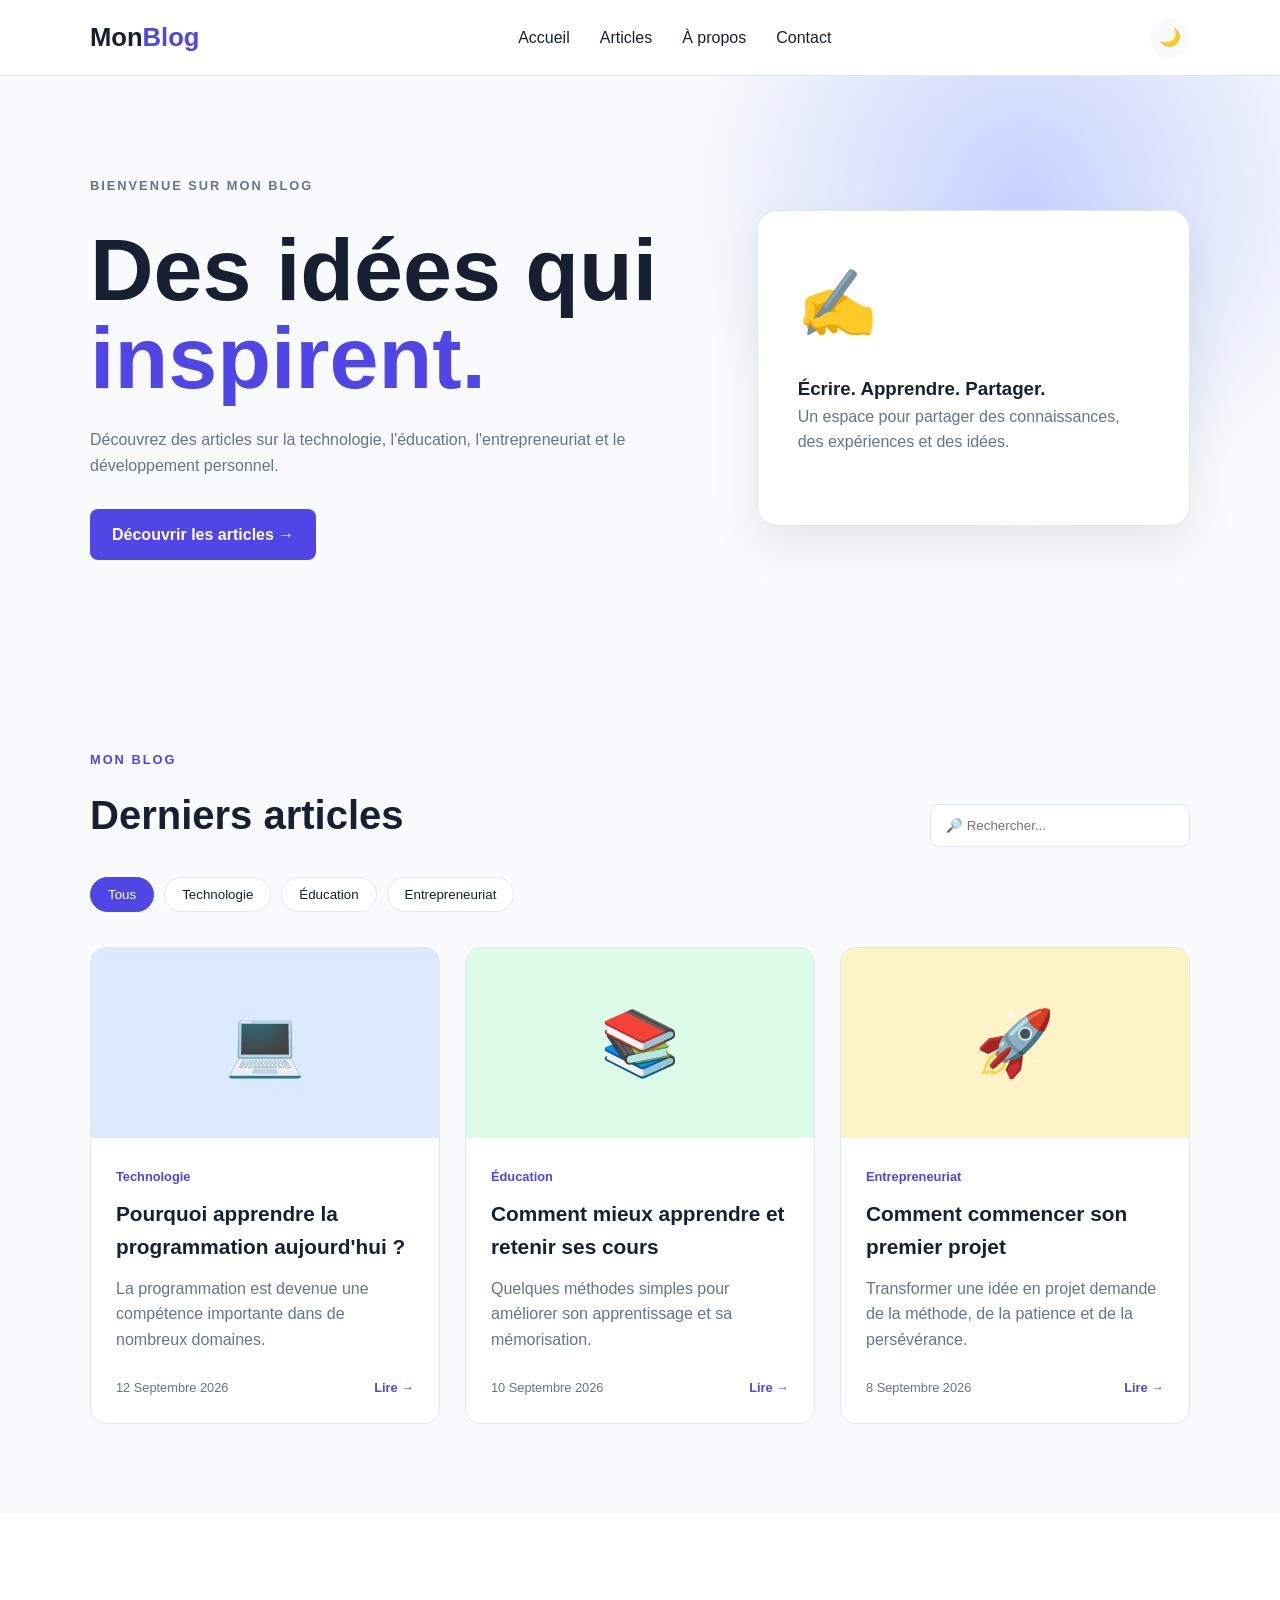
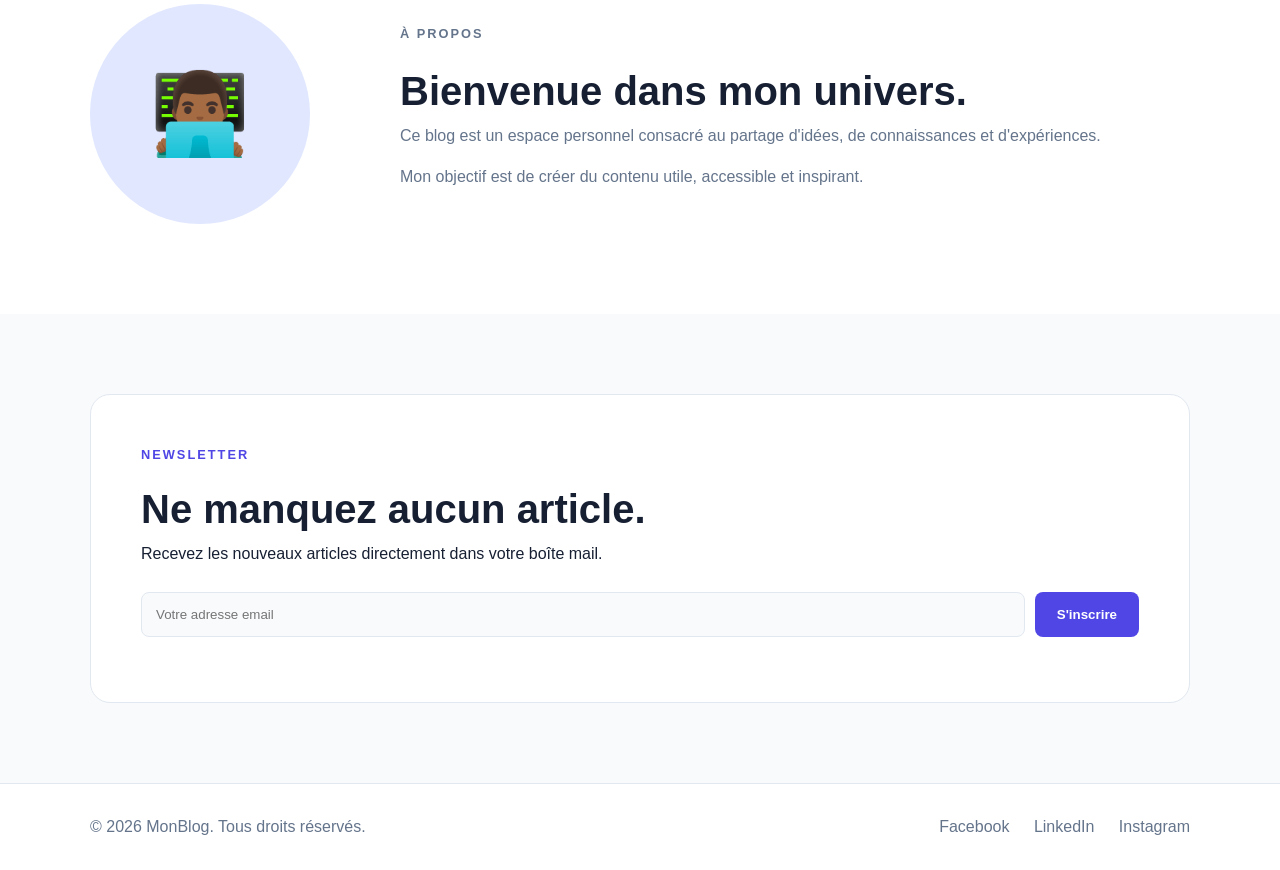
==== index.html @ 326b73ae "Add files via upload" ====
<!DOCTYPE html>
<html lang="fr">
<head>
    <meta charset="UTF-8">
    <meta name="viewport" content="width=device-width, initial-scale=1.0">
    <title>Mon Blog</title>
    <link rel="stylesheet" href="style.css">
</head>

<body>

<header class="header">
    <div class="container nav">
        <a href="#" class="logo">Mon<span>Blog</span></a>

        <nav>
            <a href="#accueil">Accueil</a>
            <a href="#articles">Articles</a>
            <a href="#apropos">À propos</a>
            <a href="#contact">Contact</a>
        </nav>

        <button id="themeBtn" class="theme-btn">🌙</button>
    </div>
</header>

<main>

    <!-- HERO -->
    <section id="accueil" class="hero">
        <div class="container hero-content">
            <div>
                <p class="subtitle">BIENVENUE SUR MON BLOG</p>
                <h1>Des idées qui<br><span>inspirent.</span></h1>
                <p>
                    Découvrez des articles sur la technologie,
                    l'éducation, l'entrepreneuriat et le développement personnel.
                </p>

                <a href="#articles" class="btn">Découvrir les articles →</a>
            </div>

            <div class="hero-card">
                <div class="hero-icon">✍️</div>
                <h3>Écrire. Apprendre. Partager.</h3>
                <p>
                    Un espace pour partager des connaissances,
                    des expériences et des idées.
                </p>
            </div>
        </div>
    </section>

    <!-- ARTICLES -->
    <section id="articles" class="articles-section">
        <div class="container">

            <div class="section-header">
                <div>
                    <p class="subtitle">MON BLOG</p>
                    <h2>Derniers articles</h2>
                </div>

                <input
                    type="text"
                    id="search"
                    placeholder="🔎 Rechercher..."
                >
            </div>

            <div class="categories">
                <button class="category active" data-category="all">
                    Tous
                </button>

                <button class="category" data-category="technologie">
                    Technologie
                </button>

                <button class="category" data-category="education">
                    Éducation
                </button>

                <button class="category" data-category="entrepreneuriat">
                    Entrepreneuriat
                </button>
            </div>

            <div id="articlesGrid" class="articles-grid">

                <article
                    class="article"
                    data-category="technologie"
                    data-title="Pourquoi apprendre la programmation"
                >
                    <div class="article-image tech">💻</div>

                    <div class="article-content">
                        <span class="tag">Technologie</span>
                        <h3>Pourquoi apprendre la programmation aujourd'hui ?</h3>

                        <p>
                            La programmation est devenue une compétence
                            importante dans de nombreux domaines.
                        </p>

                        <div class="article-footer">
                            <span>12 Septembre 2026</span>
                            <a href="#">Lire →</a>
                        </div>
                    </div>
                </article>

                <article
                    class="article"
                    data-category="education"
                    data-title="Comment mieux apprendre"
                >
                    <div class="article-image education">📚</div>

                    <div class="article-content">
                        <span class="tag">Éducation</span>
                        <h3>Comment mieux apprendre et retenir ses cours</h3>

                        <p>
                            Quelques méthodes simples pour améliorer
                            son apprentissage et sa mémorisation.
                        </p>

                        <div class="article-footer">
                            <span>10 Septembre 2026</span>
                            <a href="#">Lire →</a>
                        </div>
                    </div>
                </article>

                <article
                    class="article"
                    data-category="entrepreneuriat"
                    data-title="Créer son premier projet"
                >
                    <div class="article-image business">🚀</div>

                    <div class="article-content">
                        <span class="tag">Entrepreneuriat</span>
                        <h3>Comment commencer son premier projet</h3>

                        <p>
                            Transformer une idée en projet demande de la
                            méthode, de la patience et de la persévérance.
                        </p>

                        <div class="article-footer">
                            <span>8 Septembre 2026</span>
                            <a href="#">Lire →</a>
                        </div>
                    </div>
                </article>

            </div>

            <p id="noResult" class="no-result">
                Aucun article trouvé.
            </p>

        </div>
    </section>

    <!-- ABOUT -->
    <section id="apropos" class="about">
        <div class="container about-content">

            <div class="about-avatar">👨🏾‍💻</div>

            <div>
                <p class="subtitle">À PROPOS</p>
                <h2>Bienvenue dans mon univers.</h2>

                <p>
                    Ce blog est un espace personnel consacré au partage
                    d'idées, de connaissances et d'expériences.
                </p>

                <p>
                    Mon objectif est de créer du contenu utile,
                    accessible et inspirant.
                </p>
            </div>

        </div>
    </section>

    <!-- NEWSLETTER -->
    <section id="contact" class="newsletter">
        <div class="container newsletter-content">

            <div>
                <p class="subtitle">NEWSLETTER</p>
                <h2>Ne manquez aucun article.</h2>
                <p>
                    Recevez les nouveaux articles directement dans votre boîte mail.
                </p>
            </div>

            <form id="newsletterForm">
                <input
                    type="email"
                    id="email"
                    placeholder="Votre adresse email"
                    required
                >

                <button type="submit" class="btn">
                    S'inscrire
                </button>
            </form>

            <p id="message"></p>

        </div>
    </section>

</main>

<footer>
    <div class="container footer-content">
        <p>© 2026 MonBlog. Tous droits réservés.</p>

        <div>
            <a href="#">Facebook</a>
            <a href="#">LinkedIn</a>
            <a href="#">Instagram</a>
        </div>
    </div>
</footer>

<script src="script.js"></script>

</body>
</html>
---- style.css ----
* {
    margin: 0;
    padding: 0;
    box-sizing: border-box;
}

:root {
    --background: #f8fafc;
    --surface: #ffffff;
    --text: #172033;
    --muted: #64748b;
    --primary: #4f46e5;
    --primary-dark: #3730a3;
    --border: #e2e8f0;
}

body.dark {
    --background: #0f172a;
    --surface: #1e293b;
    --text: #f8fafc;
    --muted: #cbd5e1;
    --border: #334155;
}

html {
    scroll-behavior: smooth;
}

body {
    font-family: Arial, Helvetica, sans-serif;
    background: var(--background);
    color: var(--text);
    line-height: 1.6;
    transition: background 0.3s, color 0.3s;
}

.container {
    width: min(1100px, 90%);
    margin: auto;
}

/* NAVIGATION */

.header {
    position: sticky;
    top: 0;
    z-index: 100;
    background: var(--surface);
    border-bottom: 1px solid var(--border);
}

.nav {
    height: 75px;
    display: flex;
    align-items: center;
    justify-content: space-between;
}

.logo {
    color: var(--text);
    font-size: 1.6rem;
    font-weight: 800;
    text-decoration: none;
}

.logo span {
    color: var(--primary);
}

nav {
    display: flex;
    gap: 30px;
}

nav a {
    color: var(--text);
    text-decoration: none;
    font-weight: 500;
}

nav a:hover {
    color: var(--primary);
}

.theme-btn {
    border: none;
    background: var(--background);
    width: 40px;
    height: 40px;
    border-radius: 50%;
    cursor: pointer;
    font-size: 1.1rem;
}

/* HERO */

.hero {
    padding: 100px 0;
    background:
        radial-gradient(circle at 80% 20%, #c7d2fe, transparent 30%),
        var(--background);
}

.hero-content {
    display: grid;
    grid-template-columns: 1.4fr 1fr;
    align-items: center;
    gap: 60px;
}

.subtitle {
    color: var(--primary);
    font-size: 0.8rem;
    font-weight: 800;
    letter-spacing: 2px;
    margin-bottom: 12px;
}

.hero h1 {
    font-size: clamp(3rem, 7vw, 5.5rem);
    line-height: 1;
    margin-bottom: 25px;
}

.hero h1 span {
    color: var(--primary);
}

.hero p {
    color: var(--muted);
    max-width: 600px;
    margin-bottom: 30px;
}

.btn {
    display: inline-block;
    background: var(--primary);
    color: white;
    padding: 13px 22px;
    border: none;
    border-radius: 8px;
    text-decoration: none;
    cursor: pointer;
    font-weight: 700;
}

.btn:hover {
    background: var(--primary-dark);
}

.hero-card {
    padding: 40px;
    background: var(--surface);
    border: 1px solid var(--border);
    border-radius: 20px;
    box-shadow: 0 20px 50px rgba(0, 0, 0, 0.08);
}

.hero-icon {
    font-size: 4rem;
    margin-bottom: 20px;
}

/* ARTICLES */

.articles-section {
    padding: 90px 0;
}

.section-header {
    display: flex;
    align-items: end;
    justify-content: space-between;
    gap: 30px;
    margin-bottom: 30px;
}

.section-header h2,
.about h2,
.newsletter h2 {
    font-size: 2.5rem;
}

#search {
    width: 260px;
    padding: 13px 15px;
    border: 1px solid var(--border);
    border-radius: 8px;
    background: var(--surface);
    color: var(--text);
}

.categories {
    display: flex;
    gap: 10px;
    margin-bottom: 35px;
    flex-wrap: wrap;
}

.category {
    border: 1px solid var(--border);
    background: var(--surface);
    color: var(--text);
    padding: 9px 17px;
    border-radius: 30px;
    cursor: pointer;
}

.category.active,
.category:hover {
    background: var(--primary);
    color: white;
    border-color: var(--primary);
}

.articles-grid {
    display: grid;
    grid-template-columns: repeat(3, 1fr);
    gap: 25px;
}

.article {
    overflow: hidden;
    background: var(--surface);
    border: 1px solid var(--border);
    border-radius: 15px;
    transition: transform 0.3s, box-shadow 0.3s;
}

.article:hover {
    transform: translateY(-6px);
    box-shadow: 0 15px 35px rgba(0, 0, 0, 0.1);
}

.article-image {
    height: 190px;
    display: grid;
    place-items: center;
    font-size: 4rem;
}

.tech {
    background: #dbeafe;
}

.education {
    background: #dcfce7;
}

.business {
    background: #fef3c7;
}

.article-content {
    padding: 25px;
}

.tag {
    display: inline-block;
    color: var(--primary);
    font-size: 0.8rem;
    font-weight: bold;
    margin-bottom: 10px;
}

.article h3 {
    font-size: 1.3rem;
    margin-bottom: 12px;
}

.article p {
    color: var(--muted);
}

.article-footer {
    display: flex;
    justify-content: space-between;
    align-items: center;
    margin-top: 25px;
    font-size: 0.8rem;
    color: var(--muted);
}

.article-footer a {
    color: var(--primary);
    text-decoration: none;
    font-weight: bold;
}

.no-result {
    display: none;
    text-align: center;
    color: var(--muted);
    margin-top: 40px;
}

/* ABOUT */

.about {
    padding: 90px 0;
    background: var(--surface);
}

.about-content {
    display: grid;
    grid-template-columns: 250px 1fr;
    gap: 60px;
    align-items: center;
}

.about-avatar {
    width: 220px;
    height: 220px;
    display: grid;
    place-items: center;
    border-radius: 50%;
    background: #e0e7ff;
    font-size: 5rem;
}

.about p {
    color: var(--muted);
    margin-bottom: 15px;
}

/* NEWSLETTER */

.newsletter {
    padding: 80px 0;
}

.newsletter-content {
    padding: 50px;
    border-radius: 20px;
    background: var(--surface);
    border: 1px solid var(--border);
}

.newsletter form {
    display: flex;
    gap: 10px;
    margin-top: 25px;
}

.newsletter input {
    flex: 1;
    padding: 14px;
    border: 1px solid var(--border);
    border-radius: 8px;
    background: var(--background);
    color: var(--text);
}

#message {
    margin-top: 15px;
    color: var(--primary);
}

/* FOOTER */

footer {
    border-top: 1px solid var(--border);
    padding: 30px 0;
    background: var(--surface);
}

.footer-content {
    display: flex;
    justify-content: space-between;
    gap: 20px;
}

.footer-content p {
    color: var(--muted);
}

.footer-content a {
    margin-left: 20px;
    color: var(--muted);
    text-decoration: none;
}

/* RESPONSIVE */

@media (max-width: 800px) {

    nav {
        display: none;
    }

    .hero-content,
    .about-content {
        grid-template-columns: 1fr;
    }

    .articles-grid {
        grid-template-columns: 1fr;
    }

    .section-header {
        align-items: stretch;
        flex-direction: column;
    }

    #search {
        width: 100%;
    }

    .newsletter form {
        flex-direction: column;
    }

    .footer-content {
        flex-direction: column;
    }

    .footer-content a {
        margin-left: 0;
        margin-right: 15px;
    }
}
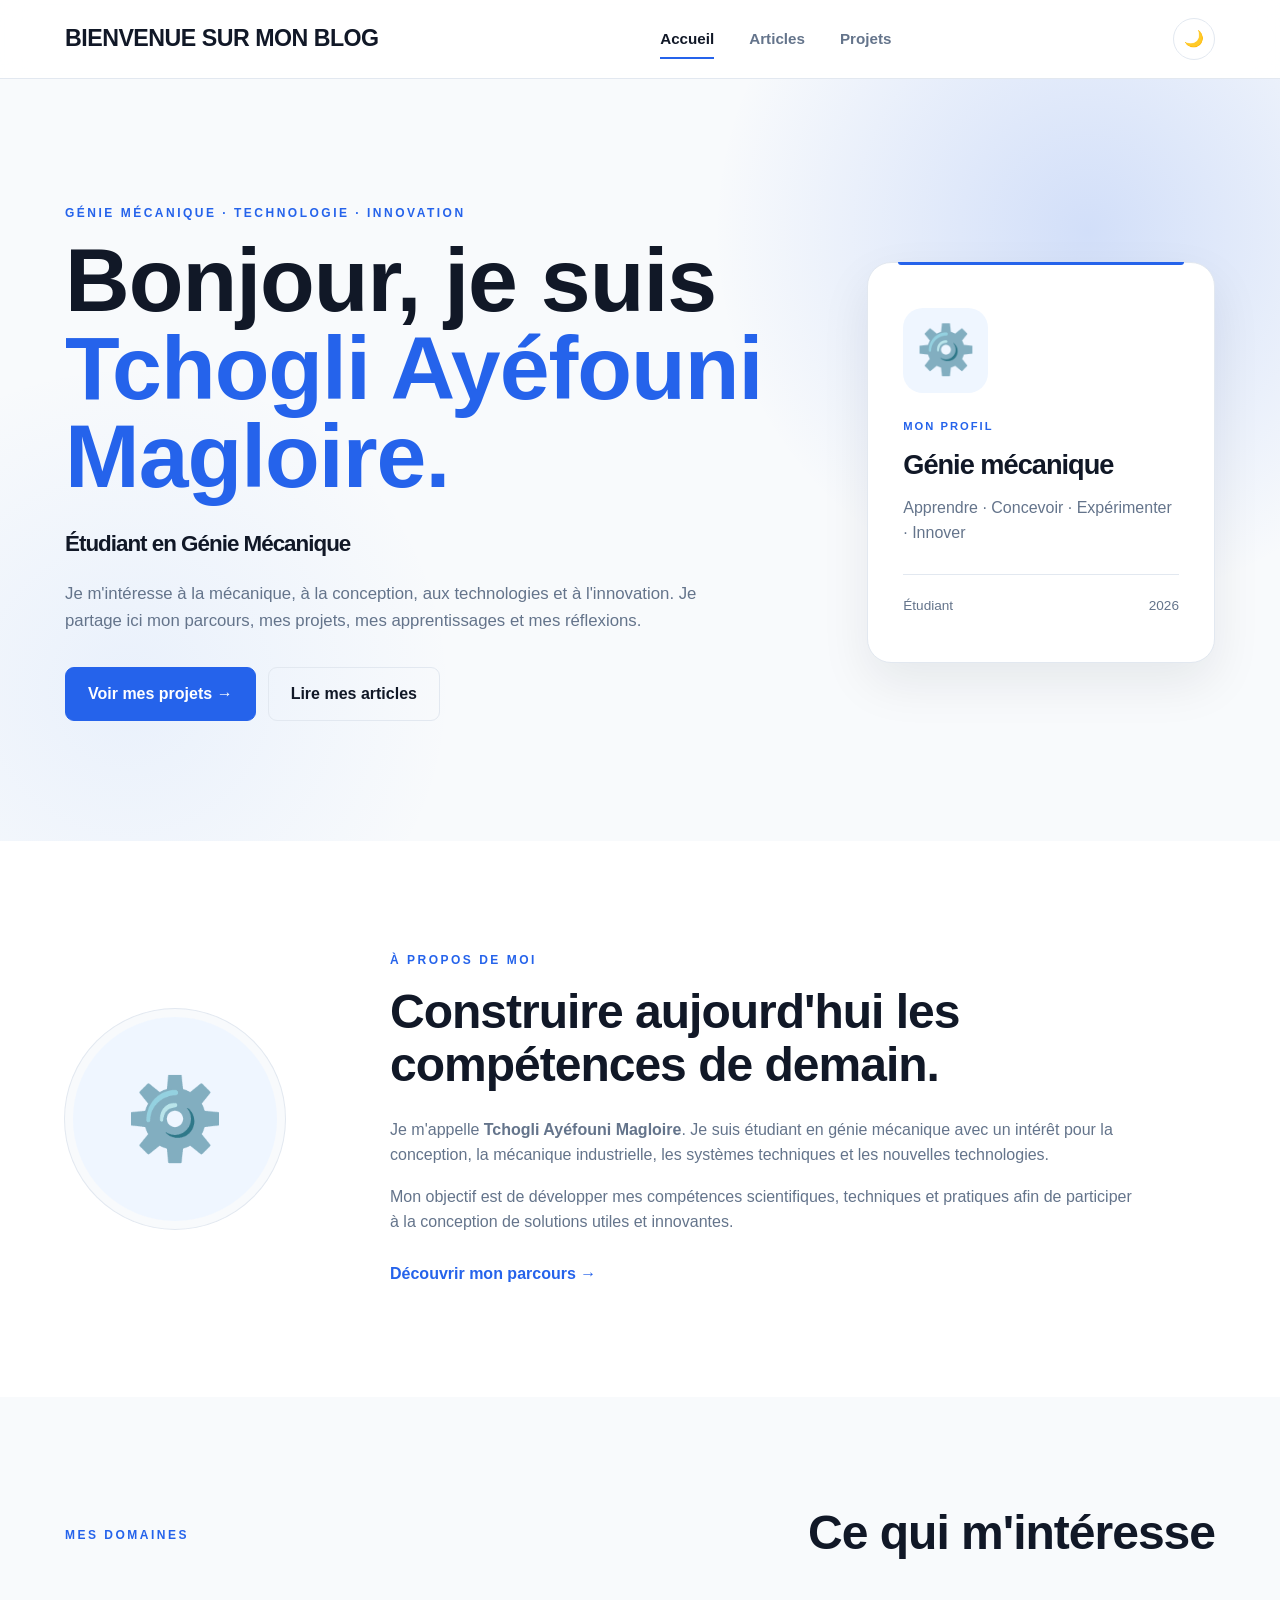
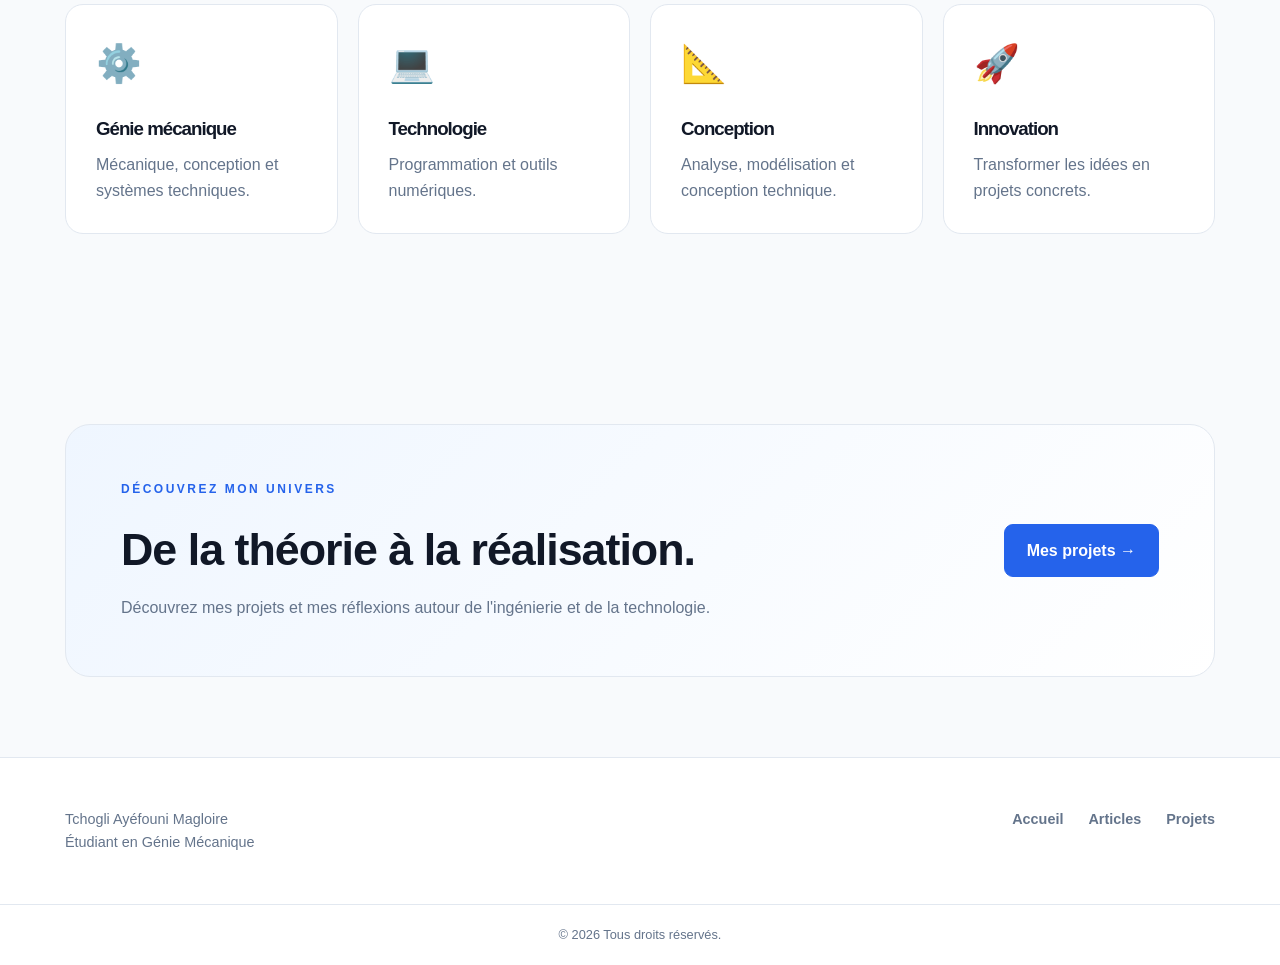
==== commit 893fd8e2: "Ajout des nouveaux fichiers" ====
--- a/index.html
+++ b/index.html
@@ -3,7 +3,12 @@
 <head>
     <meta charset="UTF-8">
     <meta name="viewport" content="width=device-width, initial-scale=1.0">
-    <title>Mon Blog</title>
+
+    <meta name="description"
+          content="Portfolio de Tchogli Ayéfouni Magloire, étudiant en génie mécanique.">
+
+    <title>Tchogli Ayéfouni Magloire | Génie Mécanique</title>
+
     <link rel="stylesheet" href="style.css">
 </head>
 
@@ -11,228 +16,273 @@
 
 <header class="header">
     <div class="container nav">
-        <a href="#" class="logo">Mon<span>Blog</span></a>
+
+        <a href="index.html" class="logo">
+            BIENVENUE SUR MON BLOG
+        </a>
 
         <nav>
-            <a href="#accueil">Accueil</a>
-            <a href="#articles">Articles</a>
-            <a href="#apropos">À propos</a>
-            <a href="#contact">Contact</a>
+            <a href="index.html" class="active">Accueil</a>
+            <a href="articles.html">Articles</a>
+            <a href="projets.html">Projets</a>
         </nav>
 
         <button id="themeBtn" class="theme-btn">🌙</button>
+
     </div>
 </header>
 
+
 <main>
 
     <!-- HERO -->
-    <section id="accueil" class="hero">
+
+    <section class="hero">
+
         <div class="container hero-content">
+
+            <div class="hero-text">
+
+                <p class="subtitle">
+                    GÉNIE MÉCANIQUE · TECHNOLOGIE · INNOVATION
+                </p>
+
+                <h1>
+                    Bonjour, je suis
+                    <span>Tchogli Ayéfouni Magloire.</span>
+                </h1>
+
+                <h2>
+                    Étudiant en Génie Mécanique
+                </h2>
+
+                <p class="hero-description">
+                    Je m'intéresse à la mécanique, à la conception,
+                    aux technologies et à l'innovation. Je partage ici
+                    mon parcours, mes projets, mes apprentissages et
+                    mes réflexions.
+                </p>
+
+                <div class="hero-buttons">
+
+                    <a href="projets.html" class="btn">
+                        Voir mes projets →
+                    </a>
+
+                    <a href="articles.html" class="btn secondary">
+                        Lire mes articles
+                    </a>
+
+                </div>
+
+            </div>
+
+
+            <div class="hero-card">
+
+                <div class="profile-icon">
+                    ⚙️
+                </div>
+
+                <p class="card-label">
+                    MON PROFIL
+                </p>
+
+                <h3>
+                    Génie mécanique
+                </h3>
+
+                <p>
+                    Apprendre · Concevoir · Expérimenter · Innover
+                </p>
+
+                <div class="card-line"></div>
+
+                <div class="card-info">
+                    <span>Étudiant</span>
+                    <span>2026</span>
+                </div>
+
+            </div>
+
+        </div>
+
+    </section>
+
+
+    <!-- À PROPOS -->
+
+    <section class="about">
+
+        <div class="container about-content">
+
+            <div class="about-avatar">
+                ⚙️
+            </div>
+
+            <div class="about-text">
+
+                <p class="subtitle">
+                    À PROPOS DE MOI
+                </p>
+
+                <h2>
+                    Construire aujourd'hui
+                    les compétences de demain.
+                </h2>
+
+                <p>
+                    Je m'appelle
+                    <strong>Tchogli Ayéfouni Magloire</strong>.
+                    Je suis étudiant en génie mécanique avec un intérêt
+                    pour la conception, la mécanique industrielle,
+                    les systèmes techniques et les nouvelles technologies.
+                </p>
+
+                <p>
+                    Mon objectif est de développer mes compétences
+                    scientifiques, techniques et pratiques afin de
+                    participer à la conception de solutions utiles
+                    et innovantes.
+                </p>
+
+                <a href="projets.html" class="text-link">
+                    Découvrir mon parcours →
+                </a>
+
+            </div>
+
+        </div>
+
+    </section>
+
+
+    <!-- DOMAINES -->
+
+    <section class="domains">
+
+        <div class="container">
+
+            <div class="section-header center">
+
+                <p class="subtitle">
+                    MES DOMAINES
+                </p>
+
+                <h2>
+                    Ce qui m'intéresse
+                </h2>
+
+            </div>
+
+
+            <div class="domains-grid">
+
+                <div class="domain-card">
+                    <div class="domain-icon">⚙️</div>
+                    <h3>Génie mécanique</h3>
+                    <p>
+                        Mécanique, conception et systèmes techniques.
+                    </p>
+                </div>
+
+                <div class="domain-card">
+                    <div class="domain-icon">💻</div>
+                    <h3>Technologie</h3>
+                    <p>
+                        Programmation et outils numériques.
+                    </p>
+                </div>
+
+                <div class="domain-card">
+                    <div class="domain-icon">📐</div>
+                    <h3>Conception</h3>
+                    <p>
+                        Analyse, modélisation et conception technique.
+                    </p>
+                </div>
+
+                <div class="domain-card">
+                    <div class="domain-icon">🚀</div>
+                    <h3>Innovation</h3>
+                    <p>
+                        Transformer les idées en projets concrets.
+                    </p>
+                </div>
+
+            </div>
+
+        </div>
+
+    </section>
+
+
+    <!-- CTA -->
+
+    <section class="cta">
+
+        <div class="container cta-content">
+
             <div>
-                <p class="subtitle">BIENVENUE SUR MON BLOG</p>
-                <h1>Des idées qui<br><span>inspirent.</span></h1>
-                <p>
-                    Découvrez des articles sur la technologie,
-                    l'éducation, l'entrepreneuriat et le développement personnel.
-                </p>
-
-                <a href="#articles" class="btn">Découvrir les articles →</a>
-            </div>
-
-            <div class="hero-card">
-                <div class="hero-icon">✍️</div>
-                <h3>Écrire. Apprendre. Partager.</h3>
-                <p>
-                    Un espace pour partager des connaissances,
-                    des expériences et des idées.
-                </p>
-            </div>
-        </div>
-    </section>
-
-    <!-- ARTICLES -->
-    <section id="articles" class="articles-section">
-        <div class="container">
-
-            <div class="section-header">
-                <div>
-                    <p class="subtitle">MON BLOG</p>
-                    <h2>Derniers articles</h2>
-                </div>
-
-                <input
-                    type="text"
-                    id="search"
-                    placeholder="🔎 Rechercher..."
-                >
-            </div>
-
-            <div class="categories">
-                <button class="category active" data-category="all">
-                    Tous
-                </button>
-
-                <button class="category" data-category="technologie">
-                    Technologie
-                </button>
-
-                <button class="category" data-category="education">
-                    Éducation
-                </button>
-
-                <button class="category" data-category="entrepreneuriat">
-                    Entrepreneuriat
-                </button>
-            </div>
-
-            <div id="articlesGrid" class="articles-grid">
-
-                <article
-                    class="article"
-                    data-category="technologie"
-                    data-title="Pourquoi apprendre la programmation"
-                >
-                    <div class="article-image tech">💻</div>
-
-                    <div class="article-content">
-                        <span class="tag">Technologie</span>
-                        <h3>Pourquoi apprendre la programmation aujourd'hui ?</h3>
-
-                        <p>
-                            La programmation est devenue une compétence
-                            importante dans de nombreux domaines.
-                        </p>
-
-                        <div class="article-footer">
-                            <span>12 Septembre 2026</span>
-                            <a href="#">Lire →</a>
-                        </div>
-                    </div>
-                </article>
-
-                <article
-                    class="article"
-                    data-category="education"
-                    data-title="Comment mieux apprendre"
-                >
-                    <div class="article-image education">📚</div>
-
-                    <div class="article-content">
-                        <span class="tag">Éducation</span>
-                        <h3>Comment mieux apprendre et retenir ses cours</h3>
-
-                        <p>
-                            Quelques méthodes simples pour améliorer
-                            son apprentissage et sa mémorisation.
-                        </p>
-
-                        <div class="article-footer">
-                            <span>10 Septembre 2026</span>
-                            <a href="#">Lire →</a>
-                        </div>
-                    </div>
-                </article>
-
-                <article
-                    class="article"
-                    data-category="entrepreneuriat"
-                    data-title="Créer son premier projet"
-                >
-                    <div class="article-image business">🚀</div>
-
-                    <div class="article-content">
-                        <span class="tag">Entrepreneuriat</span>
-                        <h3>Comment commencer son premier projet</h3>
-
-                        <p>
-                            Transformer une idée en projet demande de la
-                            méthode, de la patience et de la persévérance.
-                        </p>
-
-                        <div class="article-footer">
-                            <span>8 Septembre 2026</span>
-                            <a href="#">Lire →</a>
-                        </div>
-                    </div>
-                </article>
-
-            </div>
-
-            <p id="noResult" class="no-result">
-                Aucun article trouvé.
+                <p class="subtitle">
+                    DÉCOUVREZ MON UNIVERS
+                </p>
+
+                <h2>
+                    De la théorie à la réalisation.
+                </h2>
+
+                <p>
+                    Découvrez mes projets et mes réflexions
+                    autour de l'ingénierie et de la technologie.
+                </p>
+            </div>
+
+            <a href="projets.html" class="btn">
+                Mes projets →
+            </a>
+
+        </div>
+
+    </section>
+
+</main>
+
+
+<footer>
+
+    <div class="container footer-content">
+
+        <div>
+
+
+            <p>
+                Tchogli Ayéfouni Magloire<br>
+                Étudiant en Génie Mécanique
             </p>
-
-        </div>
-    </section>
-
-    <!-- ABOUT -->
-    <section id="apropos" class="about">
-        <div class="container about-content">
-
-            <div class="about-avatar">👨🏾‍💻</div>
-
-            <div>
-                <p class="subtitle">À PROPOS</p>
-                <h2>Bienvenue dans mon univers.</h2>
-
-                <p>
-                    Ce blog est un espace personnel consacré au partage
-                    d'idées, de connaissances et d'expériences.
-                </p>
-
-                <p>
-                    Mon objectif est de créer du contenu utile,
-                    accessible et inspirant.
-                </p>
-            </div>
-
-        </div>
-    </section>
-
-    <!-- NEWSLETTER -->
-    <section id="contact" class="newsletter">
-        <div class="container newsletter-content">
-
-            <div>
-                <p class="subtitle">NEWSLETTER</p>
-                <h2>Ne manquez aucun article.</h2>
-                <p>
-                    Recevez les nouveaux articles directement dans votre boîte mail.
-                </p>
-            </div>
-
-            <form id="newsletterForm">
-                <input
-                    type="email"
-                    id="email"
-                    placeholder="Votre adresse email"
-                    required
-                >
-
-                <button type="submit" class="btn">
-                    S'inscrire
-                </button>
-            </form>
-
-            <p id="message"></p>
-
-        </div>
-    </section>
-
-</main>
-
-<footer>
-    <div class="container footer-content">
-        <p>© 2026 MonBlog. Tous droits réservés.</p>
-
-        <div>
-            <a href="#">Facebook</a>
-            <a href="#">LinkedIn</a>
-            <a href="#">Instagram</a>
-        </div>
+        </div>
+
+        <div class="footer-links">
+
+            <a href="index.html">Accueil</a>
+            <a href="articles.html">Articles</a>
+            <a href="projets.html">Projets</a>
+
+        </div>
+
     </div>
+
+    <div class="footer-bottom">
+
+        <p>
+            © 2026
+            Tous droits réservés.
+        </p>
+
+    </div>
+
 </footer>
+
 
 <script src="script.js"></script>
 
--- a/style.css
+++ b/style.css
@@ -1,421 +1,1820 @@
+/* =========================================================
+   TCHΟGLI AYÉFOUNI MAGLOIRE
+   Portfolio — Génie Mécanique
+   ========================================================= */
+
+
+/* =========================================================
+   RESET
+   ========================================================= */
+
 * {
     margin: 0;
     padding: 0;
     box-sizing: border-box;
 }
 
+
 :root {
+
     --background: #f8fafc;
     --surface: #ffffff;
-    --text: #172033;
+
+    --text: #111827;
     --muted: #64748b;
-    --primary: #4f46e5;
-    --primary-dark: #3730a3;
+
+    --primary: #2563eb;
+    --primary-dark: #1d4ed8;
+
+    --accent: #0f172a;
+
     --border: #e2e8f0;
-}
+
+    --soft-primary: #eff6ff;
+
+    --shadow: 0 20px 50px rgba(15, 23, 42, 0.08);
+
+    --radius: 18px;
+
+}
+
+
+/* =========================================================
+   DARK MODE
+   ========================================================= */
 
 body.dark {
-    --background: #0f172a;
-    --surface: #1e293b;
+
+    --background: #020617;
+    --surface: #0f172a;
+
     --text: #f8fafc;
-    --muted: #cbd5e1;
-    --border: #334155;
-}
+    --muted: #94a3b8;
+
+    --primary: #60a5fa;
+    --primary-dark: #3b82f6;
+
+    --accent: #f8fafc;
+
+    --border: #1e293b;
+
+    --soft-primary: #172554;
+
+    --shadow: 0 20px 50px rgba(0, 0, 0, 0.3);
+
+}
+
+
+/* =========================================================
+   BASE
+   ========================================================= */
 
 html {
     scroll-behavior: smooth;
 }
 
+
 body {
-    font-family: Arial, Helvetica, sans-serif;
+
+    font-family:
+        Inter,
+        -apple-system,
+        BlinkMacSystemFont,
+        "Segoe UI",
+        Arial,
+        sans-serif;
+
     background: var(--background);
+
     color: var(--text);
+
     line-height: 1.6;
-    transition: background 0.3s, color 0.3s;
-}
+
+    transition:
+        background 0.3s ease,
+        color 0.3s ease;
+
+}
+
+
+img {
+    max-width: 100%;
+    display: block;
+}
+
+
+a {
+    color: inherit;
+}
+
+
+button,
+input {
+    font: inherit;
+}
+
+
+/* =========================================================
+   CONTAINER
+   ========================================================= */
 
 .container {
-    width: min(1100px, 90%);
-    margin: auto;
-}
-
-/* NAVIGATION */
+
+    width: min(1150px, 90%);
+
+    margin: 0 auto;
+
+}
+
+
+/* =========================================================
+   HEADER / NAVIGATION
+   ========================================================= */
 
 .header {
+
     position: sticky;
+
     top: 0;
-    z-index: 100;
+
+    z-index: 1000;
+
+    background:
+        rgba(255, 255, 255, 0.88);
+
+    backdrop-filter: blur(15px);
+
+    border-bottom:
+        1px solid var(--border);
+
+}
+
+
+body.dark .header {
+
+    background:
+        rgba(2, 6, 23, 0.88);
+
+}
+
+
+.nav {
+
+    min-height: 78px;
+
+    display: flex;
+
+    align-items: center;
+
+    justify-content: space-between;
+
+    gap: 30px;
+
+}
+
+
+/* LOGO */
+
+.logo {
+
+    text-decoration: none;
+
+    font-size: 1.45rem;
+
+    font-weight: 900;
+
+    letter-spacing: -0.5px;
+
+}
+
+
+.logo span,
+.footer-logo span {
+
+    color: var(--primary);
+
+}
+
+
+/* NAV LINKS */
+
+nav {
+
+    display: flex;
+
+    align-items: center;
+
+    gap: 35px;
+
+}
+
+
+nav a {
+
+    position: relative;
+
+    color: var(--muted);
+
+    text-decoration: none;
+
+    font-size: 0.95rem;
+
+    font-weight: 600;
+
+    transition: color 0.25s ease;
+
+}
+
+
+nav a::after {
+
+    content: "";
+
+    position: absolute;
+
+    left: 0;
+
+    bottom: -8px;
+
+    width: 0;
+
+    height: 2px;
+
+    background: var(--primary);
+
+    transition: width 0.25s ease;
+
+}
+
+
+nav a:hover,
+nav a.active {
+
+    color: var(--text);
+
+}
+
+
+nav a:hover::after,
+nav a.active::after {
+
+    width: 100%;
+
+}
+
+
+/* THEME BUTTON */
+
+.theme-btn {
+
+    width: 42px;
+
+    height: 42px;
+
+    border: 1px solid var(--border);
+
+    border-radius: 50%;
+
     background: var(--surface);
+
+    color: var(--text);
+
+    cursor: pointer;
+
+    display: grid;
+
+    place-items: center;
+
+    transition:
+        transform 0.25s ease,
+        background 0.25s ease;
+
+}
+
+
+.theme-btn:hover {
+
+    transform: rotate(15deg) scale(1.05);
+
+}
+
+
+/* =========================================================
+   TYPOGRAPHY
+   ========================================================= */
+
+.subtitle {
+
+    color: var(--primary);
+
+    font-size: 0.75rem;
+
+    font-weight: 800;
+
+    letter-spacing: 2.5px;
+
+    margin-bottom: 14px;
+
+}
+
+
+h1,
+h2,
+h3 {
+
+    letter-spacing: -1px;
+
+}
+
+
+p {
+
+    color: var(--muted);
+
+}
+
+
+/* =========================================================
+   BUTTONS
+   ========================================================= */
+
+.btn {
+
+    display: inline-flex;
+
+    align-items: center;
+
+    justify-content: center;
+
+    gap: 8px;
+
+    padding: 13px 22px;
+
+    border-radius: 9px;
+
+    background: var(--primary);
+
+    color: white;
+
+    text-decoration: none;
+
+    border: 1px solid var(--primary);
+
+    font-weight: 700;
+
+    cursor: pointer;
+
+    transition:
+        transform 0.25s ease,
+        background 0.25s ease,
+        box-shadow 0.25s ease;
+
+}
+
+
+.btn:hover {
+
+    background: var(--primary-dark);
+
+    transform: translateY(-2px);
+
+    box-shadow:
+        0 10px 25px rgba(37, 99, 235, 0.25);
+
+}
+
+
+.btn.secondary {
+
+    background: transparent;
+
+    color: var(--text);
+
+    border-color: var(--border);
+
+}
+
+
+.btn.secondary:hover {
+
+    background: var(--surface);
+
+    border-color: var(--primary);
+
+    color: var(--primary);
+
+}
+
+
+/* =========================================================
+   HERO
+   ========================================================= */
+
+.hero {
+
+    position: relative;
+
+    overflow: hidden;
+
+    padding: 125px 0 120px;
+
+    background:
+
+        radial-gradient(
+            circle at 85% 20%,
+            rgba(37, 99, 235, 0.18),
+            transparent 30%
+        ),
+
+        radial-gradient(
+            circle at 10% 80%,
+            rgba(59, 130, 246, 0.08),
+            transparent 25%
+        ),
+
+        var(--background);
+
+}
+
+
+.hero-content {
+
+    display: grid;
+
+    grid-template-columns:
+        minmax(0, 1.35fr)
+        minmax(320px, 0.65fr);
+
+    align-items: center;
+
+    gap: 80px;
+
+}
+
+
+.hero-text {
+
+    max-width: 750px;
+
+}
+
+
+.hero h1 {
+
+    max-width: 850px;
+
+    font-size:
+        clamp(3rem, 7vw, 6rem);
+
+    line-height: 0.98;
+
+    margin-bottom: 25px;
+
+}
+
+
+.hero h1 span {
+
+    display: block;
+
+    color: var(--primary);
+
+}
+
+
+.hero h2 {
+
+    font-size: 1.4rem;
+
+    margin-bottom: 20px;
+
+}
+
+
+.hero-description {
+
+    max-width: 680px;
+
+    font-size: 1.05rem;
+
+    margin-bottom: 32px;
+
+}
+
+
+.hero-buttons {
+
+    display: flex;
+
+    flex-wrap: wrap;
+
+    gap: 12px;
+
+}
+
+
+/* HERO CARD */
+
+.hero-card {
+
+    position: relative;
+
+    padding: 45px 35px;
+
+    background: var(--surface);
+
+    border: 1px solid var(--border);
+
+    border-radius: 24px;
+
+    box-shadow: var(--shadow);
+
+}
+
+
+.hero-card::before {
+
+    content: "";
+
+    position: absolute;
+
+    top: -1px;
+
+    left: 30px;
+
+    right: 30px;
+
+    height: 3px;
+
+    border-radius: 0 0 10px 10px;
+
+    background: var(--primary);
+
+}
+
+
+.profile-icon {
+
+    width: 85px;
+
+    height: 85px;
+
+    display: grid;
+
+    place-items: center;
+
+    border-radius: 20px;
+
+    background: var(--soft-primary);
+
+    font-size: 3rem;
+
+    margin-bottom: 25px;
+
+}
+
+
+.card-label {
+
+    color: var(--primary);
+
+    font-size: 0.7rem;
+
+    font-weight: 800;
+
+    letter-spacing: 2px;
+
+    margin-bottom: 7px;
+
+}
+
+
+.hero-card h3 {
+
+    font-size: 1.7rem;
+
+    margin-bottom: 8px;
+
+}
+
+
+.card-line {
+
+    height: 1px;
+
+    background: var(--border);
+
+    margin: 28px 0 20px;
+
+}
+
+
+.card-info {
+
+    display: flex;
+
+    justify-content: space-between;
+
+    color: var(--muted);
+
+    font-size: 0.85rem;
+
+}
+
+
+/* =========================================================
+   PAGE HEADER
+   ========================================================= */
+
+.page-header {
+
+    padding: 110px 0 80px;
+
     border-bottom: 1px solid var(--border);
-}
-
-.nav {
-    height: 75px;
+
+    background:
+
+        radial-gradient(
+            circle at 80% 20%,
+            rgba(37, 99, 235, 0.12),
+            transparent 30%
+        ),
+
+        var(--background);
+
+}
+
+
+.page-header h1 {
+
+    max-width: 850px;
+
+    font-size:
+        clamp(2.8rem, 6vw, 5rem);
+
+    line-height: 1;
+
+    margin-bottom: 25px;
+
+}
+
+
+.page-header > .container > p:last-child {
+
+    max-width: 680px;
+
+    font-size: 1.05rem;
+
+}
+
+
+/* =========================================================
+   ABOUT
+   ========================================================= */
+
+.about {
+
+    padding: 110px 0;
+
+    background: var(--surface);
+
+}
+
+
+.about-content {
+
+    display: grid;
+
+    grid-template-columns: 250px 1fr;
+
+    align-items: center;
+
+    gap: 75px;
+
+}
+
+
+.about-avatar {
+
+    width: 220px;
+
+    height: 220px;
+
+    display: grid;
+
+    place-items: center;
+
+    border-radius: 50%;
+
+    background: var(--soft-primary);
+
+    border: 8px solid var(--background);
+
+    box-shadow:
+        0 0 0 1px var(--border);
+
+    font-size: 5rem;
+
+}
+
+
+.about h2 {
+
+    max-width: 700px;
+
+    font-size:
+        clamp(2rem, 4vw, 3rem);
+
+    line-height: 1.1;
+
+    margin-bottom: 25px;
+
+}
+
+
+.about-text p {
+
+    max-width: 750px;
+
+    margin-bottom: 16px;
+
+}
+
+
+.text-link {
+
+    display: inline-block;
+
+    margin-top: 10px;
+
+    color: var(--primary);
+
+    text-decoration: none;
+
+    font-weight: 700;
+
+}
+
+
+.text-link:hover {
+
+    text-decoration: underline;
+
+}
+
+
+/* =========================================================
+   DOMAINES
+   ========================================================= */
+
+.domains {
+
+    padding: 110px 0;
+
+}
+
+
+.center {
+
+    text-align: center;
+
+}
+
+
+.domains-grid {
+
+    display: grid;
+
+    grid-template-columns:
+        repeat(4, 1fr);
+
+    gap: 20px;
+
+    margin-top: 45px;
+
+}
+
+
+.domain-card {
+
+    padding: 30px;
+
+    background: var(--surface);
+
+    border: 1px solid var(--border);
+
+    border-radius: var(--radius);
+
+    transition:
+        transform 0.3s ease,
+        border-color 0.3s ease,
+        box-shadow 0.3s ease;
+
+}
+
+
+.domain-card:hover {
+
+    transform: translateY(-7px);
+
+    border-color: var(--primary);
+
+    box-shadow: var(--shadow);
+
+}
+
+
+.domain-icon {
+
+    font-size: 2.3rem;
+
+    margin-bottom: 20px;
+
+}
+
+
+.domain-card h3 {
+
+    margin-bottom: 8px;
+
+}
+
+
+/* =========================================================
+   ARTICLES
+   ========================================================= */
+
+.articles-section {
+
+    padding: 100px 0;
+
+}
+
+
+.section-header {
+
     display: flex;
+
+    align-items: end;
+
+    justify-content: space-between;
+
+    gap: 30px;
+
+    margin-bottom: 35px;
+
+}
+
+
+.section-header h2 {
+
+    font-size:
+        clamp(2rem, 4vw, 3rem);
+
+    line-height: 1.1;
+
+}
+
+
+.section-header > div > p:last-child {
+
+    margin-top: 10px;
+
+}
+
+
+#search {
+
+    width: 280px;
+
+    padding: 13px 16px;
+
+    border:
+        1px solid var(--border);
+
+    border-radius: 9px;
+
+    outline: none;
+
+    background: var(--surface);
+
+    color: var(--text);
+
+    transition: border 0.2s ease;
+
+}
+
+
+#search:focus {
+
+    border-color: var(--primary);
+
+}
+
+
+/* CATEGORIES */
+
+.categories {
+
+    display: flex;
+
+    flex-wrap: wrap;
+
+    gap: 10px;
+
+    margin-bottom: 40px;
+
+}
+
+
+.category {
+
+    padding: 9px 17px;
+
+    border:
+        1px solid var(--border);
+
+    border-radius: 30px;
+
+    background: var(--surface);
+
+    color: var(--muted);
+
+    cursor: pointer;
+
+    font-weight: 600;
+
+    transition:
+        background 0.2s ease,
+        color 0.2s ease;
+
+}
+
+
+.category:hover,
+.category.active {
+
+    background: var(--primary);
+
+    color: white;
+
+    border-color: var(--primary);
+
+}
+
+
+/* ARTICLES GRID */
+
+.articles-grid {
+
+    display: grid;
+
+    grid-template-columns:
+        repeat(3, 1fr);
+
+    gap: 25px;
+
+}
+
+
+.article {
+
+    overflow: hidden;
+
+    background: var(--surface);
+
+    border:
+        1px solid var(--border);
+
+    border-radius: var(--radius);
+
+    transition:
+        transform 0.3s ease,
+        box-shadow 0.3s ease;
+
+}
+
+
+.article:hover {
+
+    transform: translateY(-7px);
+
+    box-shadow: var(--shadow);
+
+}
+
+
+.article-image {
+
+    height: 210px;
+
+    display: grid;
+
+    place-items: center;
+
+    font-size: 4.5rem;
+
+}
+
+
+.article-image.tech {
+
+    background: #dbeafe;
+
+}
+
+
+.article-image.education {
+
+    background: #dcfce7;
+
+}
+
+
+.article-image.mechanical {
+
+    background: #e0e7ff;
+
+}
+
+
+.article-image.business {
+
+    background: #fef3c7;
+
+}
+
+
+.article-content {
+
+    padding: 28px;
+
+}
+
+
+.tag {
+
+    display: inline-block;
+
+    margin-bottom: 10px;
+
+    color: var(--primary);
+
+    font-size: 0.75rem;
+
+    font-weight: 800;
+
+    text-transform: uppercase;
+
+    letter-spacing: 1px;
+
+}
+
+
+.article h3 {
+
+    font-size: 1.3rem;
+
+    line-height: 1.25;
+
+    margin-bottom: 12px;
+
+}
+
+
+.article-footer {
+
+    display: flex;
+
+    justify-content: space-between;
+
     align-items: center;
+
+    gap: 10px;
+
+    margin-top: 25px;
+
+    font-size: 0.78rem;
+
+}
+
+
+.article-footer span {
+
+    color: var(--muted);
+
+}
+
+
+.article-footer a {
+
+    color: var(--primary);
+
+    text-decoration: none;
+
+    font-weight: 800;
+
+}
+
+
+.article-footer a:hover {
+
+    text-decoration: underline;
+
+}
+
+
+.no-result {
+
+    display: none;
+
+    text-align: center;
+
+    margin-top: 40px;
+
+}
+
+
+/* =========================================================
+   PROJECTS
+   ========================================================= */
+
+.projects {
+
+    padding: 100px 0;
+
+}
+
+
+.projects-grid {
+
+    display: grid;
+
+    grid-template-columns:
+        repeat(2, 1fr);
+
+    gap: 25px;
+
+}
+
+
+.project-card {
+
+    position: relative;
+
+    padding: 35px;
+
+    background: var(--surface);
+
+    border:
+        1px solid var(--border);
+
+    border-radius: var(--radius);
+
+    transition:
+        transform 0.3s ease,
+        box-shadow 0.3s ease,
+        border-color 0.3s ease;
+
+}
+
+
+.project-card:hover {
+
+    transform: translateY(-7px);
+
+    border-color: var(--primary);
+
+    box-shadow: var(--shadow);
+
+}
+
+
+.project-card.featured {
+
+    border-color:
+        rgba(37, 99, 235, 0.35);
+
+}
+
+
+.project-icon {
+
+    width: 65px;
+
+    height: 65px;
+
+    display: grid;
+
+    place-items: center;
+
+    border-radius: 16px;
+
+    background: var(--soft-primary);
+
+    font-size: 2rem;
+
+    margin-bottom: 25px;
+
+}
+
+
+.project-card > span {
+
+    color: var(--primary);
+
+    font-size: 0.7rem;
+
+    font-weight: 800;
+
+    letter-spacing: 1.5px;
+
+}
+
+
+.project-card h2 {
+
+    font-size: 1.6rem;
+
+    margin: 8px 0 12px;
+
+}
+
+
+.project-card p {
+
+    margin-bottom: 20px;
+
+}
+
+
+.project-card > a {
+
+    color: var(--primary);
+
+    text-decoration: none;
+
+    font-weight: 800;
+
+}
+
+
+.project-card > a:hover {
+
+    text-decoration: underline;
+
+}
+
+
+/* PROJECT TAGS */
+
+.project-tags {
+
+    display: flex;
+
+    flex-wrap: wrap;
+
+    gap: 8px;
+
+    margin: 20px 0;
+
+}
+
+
+.project-tags span {
+
+    padding: 5px 10px;
+
+    border-radius: 20px;
+
+    background: var(--background);
+
+    border: 1px solid var(--border);
+
+    color: var(--muted);
+
+    font-size: 0.75rem;
+
+}
+
+
+/* =========================================================
+   SKILLS
+   ========================================================= */
+
+.skills-section {
+
+    padding: 100px 0;
+
+    background: var(--surface);
+
+}
+
+
+.skills {
+
+    display: flex;
+
+    flex-wrap: wrap;
+
+    justify-content: center;
+
+    gap: 12px;
+
+    margin-top: 40px;
+
+}
+
+
+.skills span {
+
+    padding: 11px 17px;
+
+    border:
+        1px solid var(--border);
+
+    border-radius: 30px;
+
+    background: var(--background);
+
+    color: var(--text);
+
+    font-size: 0.9rem;
+
+    font-weight: 600;
+
+}
+
+
+/* =========================================================
+   CTA
+   ========================================================= */
+
+.cta {
+
+    padding: 80px 0;
+
+}
+
+
+.cta-content {
+
+    display: flex;
+
+    align-items: center;
+
     justify-content: space-between;
-}
-
-.logo {
-    color: var(--text);
-    font-size: 1.6rem;
-    font-weight: 800;
+
+    gap: 40px;
+
+    padding: 55px;
+
+    border-radius: 25px;
+
+    background:
+
+        linear-gradient(
+            135deg,
+            var(--soft-primary),
+            var(--surface)
+        );
+
+    border:
+        1px solid var(--border);
+
+}
+
+
+.cta h2 {
+
+    font-size:
+        clamp(1.8rem, 4vw, 2.8rem);
+
+    margin-bottom: 10px;
+
+}
+
+
+.cta p {
+
+    max-width: 650px;
+
+}
+
+
+/* =========================================================
+   FOOTER
+   ========================================================= */
+
+footer {
+
+    background: var(--surface);
+
+    border-top:
+        1px solid var(--border);
+
+}
+
+
+.footer-content {
+
+    display: flex;
+
+    justify-content: space-between;
+
+    align-items: flex-start;
+
+    gap: 40px;
+
+    padding: 50px 0;
+
+}
+
+
+.footer-logo {
+
+    display: inline-block;
+
+    margin-bottom: 10px;
+
     text-decoration: none;
-}
-
-.logo span {
+
+    font-size: 1.3rem;
+
+    font-weight: 900;
+
+}
+
+
+.footer-content p {
+
+    font-size: 0.9rem;
+
+}
+
+
+.footer-links {
+
+    display: flex;
+
+    gap: 25px;
+
+}
+
+
+.footer-links a {
+
+    color: var(--muted);
+
+    text-decoration: none;
+
+    font-size: 0.9rem;
+
+    font-weight: 600;
+
+}
+
+
+.footer-links a:hover {
+
     color: var(--primary);
-}
-
-nav {
-    display: flex;
-    gap: 30px;
-}
-
-nav a {
-    color: var(--text);
-    text-decoration: none;
-    font-weight: 500;
-}
-
-nav a:hover {
-    color: var(--primary);
-}
-
-.theme-btn {
-    border: none;
-    background: var(--background);
-    width: 40px;
-    height: 40px;
-    border-radius: 50%;
-    cursor: pointer;
-    font-size: 1.1rem;
-}
-
-/* HERO */
-
-.hero {
-    padding: 100px 0;
-    background:
-        radial-gradient(circle at 80% 20%, #c7d2fe, transparent 30%),
-        var(--background);
-}
-
-.hero-content {
-    display: grid;
-    grid-template-columns: 1.4fr 1fr;
-    align-items: center;
-    gap: 60px;
-}
-
-.subtitle {
-    color: var(--primary);
+
+}
+
+
+.footer-bottom {
+
+    padding: 20px 0;
+
+    border-top:
+        1px solid var(--border);
+
+    text-align: center;
+
+}
+
+
+.footer-bottom p {
+
     font-size: 0.8rem;
-    font-weight: 800;
-    letter-spacing: 2px;
-    margin-bottom: 12px;
-}
-
-.hero h1 {
-    font-size: clamp(3rem, 7vw, 5.5rem);
-    line-height: 1;
-    margin-bottom: 25px;
-}
-
-.hero h1 span {
-    color: var(--primary);
-}
-
-.hero p {
-    color: var(--muted);
-    max-width: 600px;
-    margin-bottom: 30px;
-}
-
-.btn {
-    display: inline-block;
-    background: var(--primary);
-    color: white;
-    padding: 13px 22px;
-    border: none;
-    border-radius: 8px;
-    text-decoration: none;
-    cursor: pointer;
-    font-weight: 700;
-}
-
-.btn:hover {
-    background: var(--primary-dark);
-}
-
-.hero-card {
-    padding: 40px;
-    background: var(--surface);
-    border: 1px solid var(--border);
-    border-radius: 20px;
-    box-shadow: 0 20px 50px rgba(0, 0, 0, 0.08);
-}
-
-.hero-icon {
-    font-size: 4rem;
-    margin-bottom: 20px;
-}
-
-/* ARTICLES */
-
-.articles-section {
-    padding: 90px 0;
-}
-
-.section-header {
-    display: flex;
-    align-items: end;
-    justify-content: space-between;
-    gap: 30px;
-    margin-bottom: 30px;
-}
-
-.section-header h2,
-.about h2,
-.newsletter h2 {
-    font-size: 2.5rem;
-}
-
-#search {
-    width: 260px;
-    padding: 13px 15px;
-    border: 1px solid var(--border);
-    border-radius: 8px;
-    background: var(--surface);
-    color: var(--text);
-}
-
-.categories {
-    display: flex;
-    gap: 10px;
-    margin-bottom: 35px;
-    flex-wrap: wrap;
-}
-
-.category {
-    border: 1px solid var(--border);
-    background: var(--surface);
-    color: var(--text);
-    padding: 9px 17px;
-    border-radius: 30px;
-    cursor: pointer;
-}
-
-.category.active,
-.category:hover {
-    background: var(--primary);
-    color: white;
-    border-color: var(--primary);
-}
-
-.articles-grid {
-    display: grid;
-    grid-template-columns: repeat(3, 1fr);
-    gap: 25px;
-}
-
-.article {
-    overflow: hidden;
-    background: var(--surface);
-    border: 1px solid var(--border);
-    border-radius: 15px;
-    transition: transform 0.3s, box-shadow 0.3s;
-}
-
-.article:hover {
-    transform: translateY(-6px);
-    box-shadow: 0 15px 35px rgba(0, 0, 0, 0.1);
-}
-
-.article-image {
-    height: 190px;
-    display: grid;
-    place-items: center;
-    font-size: 4rem;
-}
-
-.tech {
-    background: #dbeafe;
-}
-
-.education {
-    background: #dcfce7;
-}
-
-.business {
-    background: #fef3c7;
-}
-
-.article-content {
-    padding: 25px;
-}
-
-.tag {
-    display: inline-block;
-    color: var(--primary);
-    font-size: 0.8rem;
-    font-weight: bold;
-    margin-bottom: 10px;
-}
-
-.article h3 {
-    font-size: 1.3rem;
-    margin-bottom: 12px;
-}
-
-.article p {
-    color: var(--muted);
-}
-
-.article-footer {
-    display: flex;
-    justify-content: space-between;
-    align-items: center;
-    margin-top: 25px;
-    font-size: 0.8rem;
-    color: var(--muted);
-}
-
-.article-footer a {
-    color: var(--primary);
-    text-decoration: none;
-    font-weight: bold;
-}
-
-.no-result {
-    display: none;
-    text-align: center;
-    color: var(--muted);
-    margin-top: 40px;
-}
-
-/* ABOUT */
-
-.about {
-    padding: 90px 0;
-    background: var(--surface);
-}
-
-.about-content {
-    display: grid;
-    grid-template-columns: 250px 1fr;
-    gap: 60px;
-    align-items: center;
-}
-
-.about-avatar {
-    width: 220px;
-    height: 220px;
-    display: grid;
-    place-items: center;
-    border-radius: 50%;
-    background: #e0e7ff;
-    font-size: 5rem;
-}
-
-.about p {
-    color: var(--muted);
-    margin-bottom: 15px;
-}
-
-/* NEWSLETTER */
-
-.newsletter {
-    padding: 80px 0;
-}
-
-.newsletter-content {
-    padding: 50px;
-    border-radius: 20px;
-    background: var(--surface);
-    border: 1px solid var(--border);
-}
-
-.newsletter form {
-    display: flex;
-    gap: 10px;
-    margin-top: 25px;
-}
-
-.newsletter input {
-    flex: 1;
-    padding: 14px;
-    border: 1px solid var(--border);
-    border-radius: 8px;
-    background: var(--background);
-    color: var(--text);
-}
-
-#message {
-    margin-top: 15px;
-    color: var(--primary);
-}
-
-/* FOOTER */
-
-footer {
-    border-top: 1px solid var(--border);
-    padding: 30px 0;
-    background: var(--surface);
-}
-
-.footer-content {
-    display: flex;
-    justify-content: space-between;
-    gap: 20px;
-}
-
-.footer-content p {
-    color: var(--muted);
-}
-
-.footer-content a {
-    margin-left: 20px;
-    color: var(--muted);
-    text-decoration: none;
-}
-
-/* RESPONSIVE */
-
-@media (max-width: 800px) {
+
+}
+
+
+/* =========================================================
+   ANIMATIONS
+   ========================================================= */
+
+.hidden {
+
+    opacity: 0;
+
+    transform: translateY(20px);
+
+}
+
+
+.show {
+
+    opacity: 1;
+
+    transform: translateY(0);
+
+    transition:
+        opacity 0.6s ease,
+        transform 0.6s ease;
+
+}
+
+
+/* =========================================================
+   RESPONSIVE — TABLET
+   ========================================================= */
+
+@media (max-width: 950px) {
+
+    .hero-content {
+
+        grid-template-columns: 1fr;
+
+        gap: 50px;
+
+    }
+
+
+    .hero-card {
+
+        max-width: 550px;
+
+    }
+
+
+    .domains-grid {
+
+        grid-template-columns:
+            repeat(2, 1fr);
+
+    }
+
+
+    .articles-grid {
+
+        grid-template-columns:
+            repeat(2, 1fr);
+
+    }
+
+}
+
+
+/* =========================================================
+   RESPONSIVE — MOBILE
+   ========================================================= */
+
+@media (max-width: 700px) {
+
+    .container {
+
+        width: min(92%, 600px);
+
+    }
+
+
+    .nav {
+
+        min-height: 70px;
+
+    }
+
 
     nav {
+
         display: none;
-    }
-
-    .hero-content,
+
+    }
+
+
+    .hero {
+
+        padding: 80px 0;
+
+    }
+
+
+    .hero h1 {
+
+        font-size:
+            clamp(2.7rem, 13vw, 4rem);
+
+    }
+
+
+    .hero-buttons {
+
+        flex-direction: column;
+
+        align-items: stretch;
+
+    }
+
+
+    .hero-buttons .btn {
+
+        width: 100%;
+
+    }
+
+
+    .hero-card {
+
+        padding: 30px;
+
+    }
+
+
+    .page-header {
+
+        padding: 75px 0 60px;
+
+    }
+
+
+    .page-header h1 {
+
+        font-size: 2.8rem;
+
+    }
+
+
+    .about {
+
+        padding: 75px 0;
+
+    }
+
+
     .about-content {
+
         grid-template-columns: 1fr;
-    }
+
+        gap: 35px;
+
+    }
+
+
+    .about-avatar {
+
+        width: 160px;
+
+        height: 160px;
+
+        font-size: 3.5rem;
+
+    }
+
+
+    .domains {
+
+        padding: 75px 0;
+
+    }
+
+
+    .domains-grid {
+
+        grid-template-columns: 1fr;
+
+    }
+
+
+    .articles-section,
+    .projects {
+
+        padding: 75px 0;
+
+    }
+
+
+    .section-header {
+
+        flex-direction: column;
+
+        align-items: stretch;
+
+    }
+
+
+    #search {
+
+        width: 100%;
+
+    }
+
 
     .articles-grid {
+
         grid-template-columns: 1fr;
-    }
-
-    .section-header {
-        align-items: stretch;
+
+    }
+
+
+    .projects-grid {
+
+        grid-template-columns: 1fr;
+
+    }
+
+
+    .project-card {
+
+        padding: 28px;
+
+    }
+
+
+    .cta {
+
+        padding: 60px 0;
+
+    }
+
+
+    .cta-content {
+
         flex-direction: column;
-    }
-
-    #search {
-        width: 100%;
-    }
-
-    .newsletter form {
+
+        align-items: flex-start;
+
+        padding: 35px;
+
+    }
+
+
+    .footer-content {
+
         flex-direction: column;
-    }
-
-    .footer-content {
-        flex-direction: column;
-    }
-
-    .footer-content a {
-        margin-left: 0;
-        margin-right: 15px;
-    }
+
+        padding: 40px 0;
+
+    }
+
+
+    .footer-links {
+
+        flex-wrap: wrap;
+
+    }
+
+}
+
+
+/* =========================================================
+   PETITS ÉCRANS
+   ========================================================= */
+
+@media (max-width: 420px) {
+
+    .logo {
+
+        font-size: 1.2rem;
+
+    }
+
+
+    .theme-btn {
+
+        width: 38px;
+
+        height: 38px;
+
+    }
+
+
+    .hero h1 {
+
+        font-size: 2.7rem;
+
+    }
+
+
+    .hero h2 {
+
+        font-size: 1.15rem;
+
+    }
+
+
+    .article-content {
+
+        padding: 22px;
+
+    }
+
+
+    .project-card {
+
+        padding: 23px;
+
+    }
+
 }
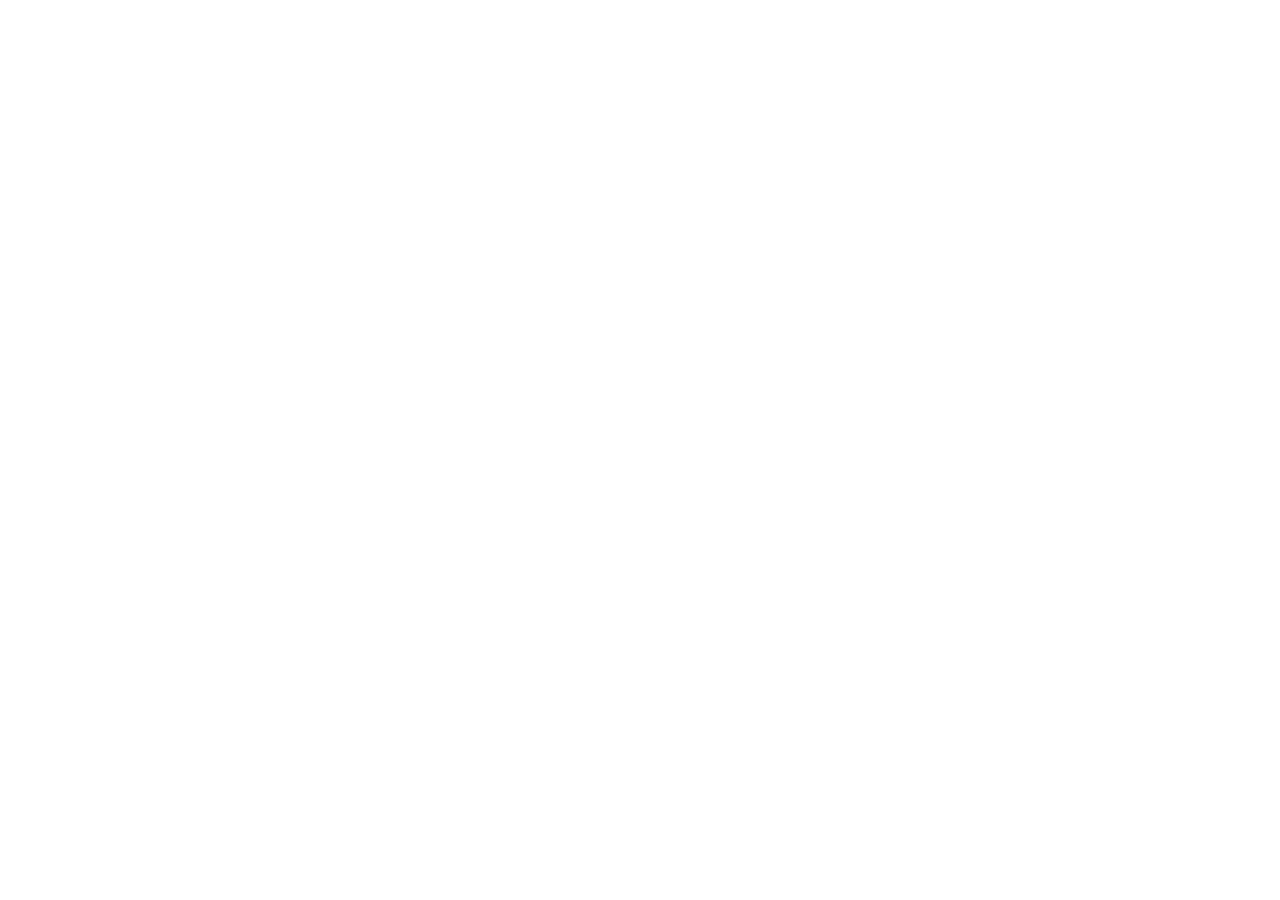
==== commit 8a4a444c: "Ajout des nouveaux fichiers" ====
--- a/index.html
+++ b/index.html
@@ -1,290 +1,53 @@
-<!DOCTYPE html>
-<html lang="fr">
-<head>
-    <meta charset="UTF-8">
-    <meta name="viewport" content="width=device-width, initial-scale=1.0">
-
-    <meta name="description"
-          content="Portfolio de Tchogli Ayéfouni Magloire, étudiant en génie mécanique.">
-
-    <title>Tchogli Ayéfouni Magloire | Génie Mécanique</title>
-
-    <link rel="stylesheet" href="style.css">
-</head>
-
-<body>
-
-<header class="header">
-    <div class="container nav">
-
-        <a href="index.html" class="logo">
-            BIENVENUE SUR MON BLOG
-        </a>
-
-        <nav>
-            <a href="index.html" class="active">Accueil</a>
-            <a href="articles.html">Articles</a>
-            <a href="projets.html">Projets</a>
-        </nav>
-
-        <button id="themeBtn" class="theme-btn">🌙</button>
-
-    </div>
-</header>
-
-
-<main>
-
-    <!-- HERO -->
-
-    <section class="hero">
-
-        <div class="container hero-content">
-
-            <div class="hero-text">
-
-                <p class="subtitle">
-                    GÉNIE MÉCANIQUE · TECHNOLOGIE · INNOVATION
-                </p>
-
-                <h1>
-                    Bonjour, je suis
-                    <span>Tchogli Ayéfouni Magloire.</span>
-                </h1>
-
-                <h2>
-                    Étudiant en Génie Mécanique
-                </h2>
-
-                <p class="hero-description">
-                    Je m'intéresse à la mécanique, à la conception,
-                    aux technologies et à l'innovation. Je partage ici
-                    mon parcours, mes projets, mes apprentissages et
-                    mes réflexions.
-                </p>
-
-                <div class="hero-buttons">
-
-                    <a href="projets.html" class="btn">
-                        Voir mes projets →
-                    </a>
-
-                    <a href="articles.html" class="btn secondary">
-                        Lire mes articles
-                    </a>
-
-                </div>
-
-            </div>
-
-
-            <div class="hero-card">
-
-                <div class="profile-icon">
-                    ⚙️
-                </div>
-
-                <p class="card-label">
-                    MON PROFIL
-                </p>
-
-                <h3>
-                    Génie mécanique
-                </h3>
-
-                <p>
-                    Apprendre · Concevoir · Expérimenter · Innover
-                </p>
-
-                <div class="card-line"></div>
-
-                <div class="card-info">
-                    <span>Étudiant</span>
-                    <span>2026</span>
-                </div>
-
-            </div>
-
-        </div>
-
-    </section>
-
-
-    <!-- À PROPOS -->
-
-    <section class="about">
-
-        <div class="container about-content">
-
-            <div class="about-avatar">
-                ⚙️
-            </div>
-
-            <div class="about-text">
-
-                <p class="subtitle">
-                    À PROPOS DE MOI
-                </p>
-
-                <h2>
-                    Construire aujourd'hui
-                    les compétences de demain.
-                </h2>
-
-                <p>
-                    Je m'appelle
-                    <strong>Tchogli Ayéfouni Magloire</strong>.
-                    Je suis étudiant en génie mécanique avec un intérêt
-                    pour la conception, la mécanique industrielle,
-                    les systèmes techniques et les nouvelles technologies.
-                </p>
-
-                <p>
-                    Mon objectif est de développer mes compétences
-                    scientifiques, techniques et pratiques afin de
-                    participer à la conception de solutions utiles
-                    et innovantes.
-                </p>
-
-                <a href="projets.html" class="text-link">
-                    Découvrir mon parcours →
-                </a>
-
-            </div>
-
-        </div>
-
-    </section>
-
-
-    <!-- DOMAINES -->
-
-    <section class="domains">
-
-        <div class="container">
-
-            <div class="section-header center">
-
-                <p class="subtitle">
-                    MES DOMAINES
-                </p>
-
-                <h2>
-                    Ce qui m'intéresse
-                </h2>
-
-            </div>
-
-
-            <div class="domains-grid">
-
-                <div class="domain-card">
-                    <div class="domain-icon">⚙️</div>
-                    <h3>Génie mécanique</h3>
-                    <p>
-                        Mécanique, conception et systèmes techniques.
-                    </p>
-                </div>
-
-                <div class="domain-card">
-                    <div class="domain-icon">💻</div>
-                    <h3>Technologie</h3>
-                    <p>
-                        Programmation et outils numériques.
-                    </p>
-                </div>
-
-                <div class="domain-card">
-                    <div class="domain-icon">📐</div>
-                    <h3>Conception</h3>
-                    <p>
-                        Analyse, modélisation et conception technique.
-                    </p>
-                </div>
-
-                <div class="domain-card">
-                    <div class="domain-icon">🚀</div>
-                    <h3>Innovation</h3>
-                    <p>
-                        Transformer les idées en projets concrets.
-                    </p>
-                </div>
-
-            </div>
-
-        </div>
-
-    </section>
-
-
-    <!-- CTA -->
-
-    <section class="cta">
-
-        <div class="container cta-content">
-
-            <div>
-                <p class="subtitle">
-                    DÉCOUVREZ MON UNIVERS
-                </p>
-
-                <h2>
-                    De la théorie à la réalisation.
-                </h2>
-
-                <p>
-                    Découvrez mes projets et mes réflexions
-                    autour de l'ingénierie et de la technologie.
-                </p>
-            </div>
-
-            <a href="projets.html" class="btn">
-                Mes projets →
-            </a>
-
-        </div>
-
-    </section>
-
-</main>
-
-
-<footer>
-
-    <div class="container footer-content">
-
-        <div>
-
-
-            <p>
-                Tchogli Ayéfouni Magloire<br>
-                Étudiant en Génie Mécanique
-            </p>
-        </div>
-
-        <div class="footer-links">
-
-            <a href="index.html">Accueil</a>
-            <a href="articles.html">Articles</a>
-            <a href="projets.html">Projets</a>
-
-        </div>
-
-    </div>
-
-    <div class="footer-bottom">
-
-        <p>
-            © 2026
-            Tous droits réservés.
-        </p>
-
-    </div>
-
-</footer>
-
-
-<script src="script.js"></script>
-
-</body>
-</html>+<!doctype html>
+<html lang="fr" class="scroll-smooth">
+  <head>
+    <meta charset="UTF-8" />
+    <meta name="viewport" content="width=device-width, initial-scale=1.0" />
+    <title>Méridien Studio — Conseil Stratégique & Design Numérique</title>
+    <meta name="description" content="Site vitrine professionnel pour agence de conseil stratégique, design d'expérience et ingénierie numérique." />
+    
+    <!-- OpenGraph Social Cards -->
+    <meta property="og:type" content="website" />
+    <meta property="og:site_name" content="Méridien Studio" />
+    <meta property="og:title" content="Méridien Studio — Conseil Stratégique & Design Numérique" />
+    <meta property="og:description" content="Agence de conseil stratégique, design de marque et ingénierie logicielle pour entreprises en pleine croissance." />
+    <meta name="twitter:card" content="summary_large_image" />
+    <meta name="twitter:title" content="Méridien Studio — Conseil Stratégique & Design Numérique" />
+    <meta name="twitter:description" content="Agence de conseil stratégique, design de marque et ingénierie logicielle pour entreprises en pleine croissance." />
+    
+    <!-- Google Fonts: Plus Jakarta Sans & Syne -->
+    <link rel="preconnect" href="https://fonts.googleapis.com" />
+    <link rel="preconnect" href="https://fonts.gstatic.com" crossorigin />
+    <link href="https://fonts.googleapis.com/css2?family=Plus+Jakarta+Sans:ital,wght@0,300;0,400;0,500;0,600;0,700;0,800;1,400&family=Syne:wght@600;700;800&display=swap" rel="stylesheet" />
+
+    <!-- Schema.org JSON-LD Structured Data -->
+    <script type="application/ld+json">
+    {
+      "@context": "https://schema.org",
+      "@type": "ProfessionalService",
+      "name": "Méridien Studio",
+      "image": "https://images.unsplash.com/photo-1497366216548-37526070297c?auto=format&fit=crop&w=1200&q=80",
+      "description": "Cabinet de conseil stratégique, design d'expérience utilisateur et ingénierie de solutions digitales sur-mesure.",
+      "address": {
+        "@type": "PostalAddress",
+        "streetAddress": "34 Boulevard Haussmann",
+        "addressLocality": "Paris",
+        "postalCode": "75009",
+        "addressCountry": "FR"
+      },
+      "geo": {
+        "@type": "GeoCoordinates",
+        "latitude": "48.8738",
+        "longitude": "2.3315"
+      },
+      "telephone": "+33189472010",
+      "priceRange": "€€€"
+    }
+    </script>
+  </head>
+  <body class="bg-[#fafaf9] text-zinc-900 antialiased selection:bg-zinc-900 selection:text-white">
+    <div id="root"></div>
+    <script type="module" src="/src/main.tsx"></script>
+  </body>
+</html>
+
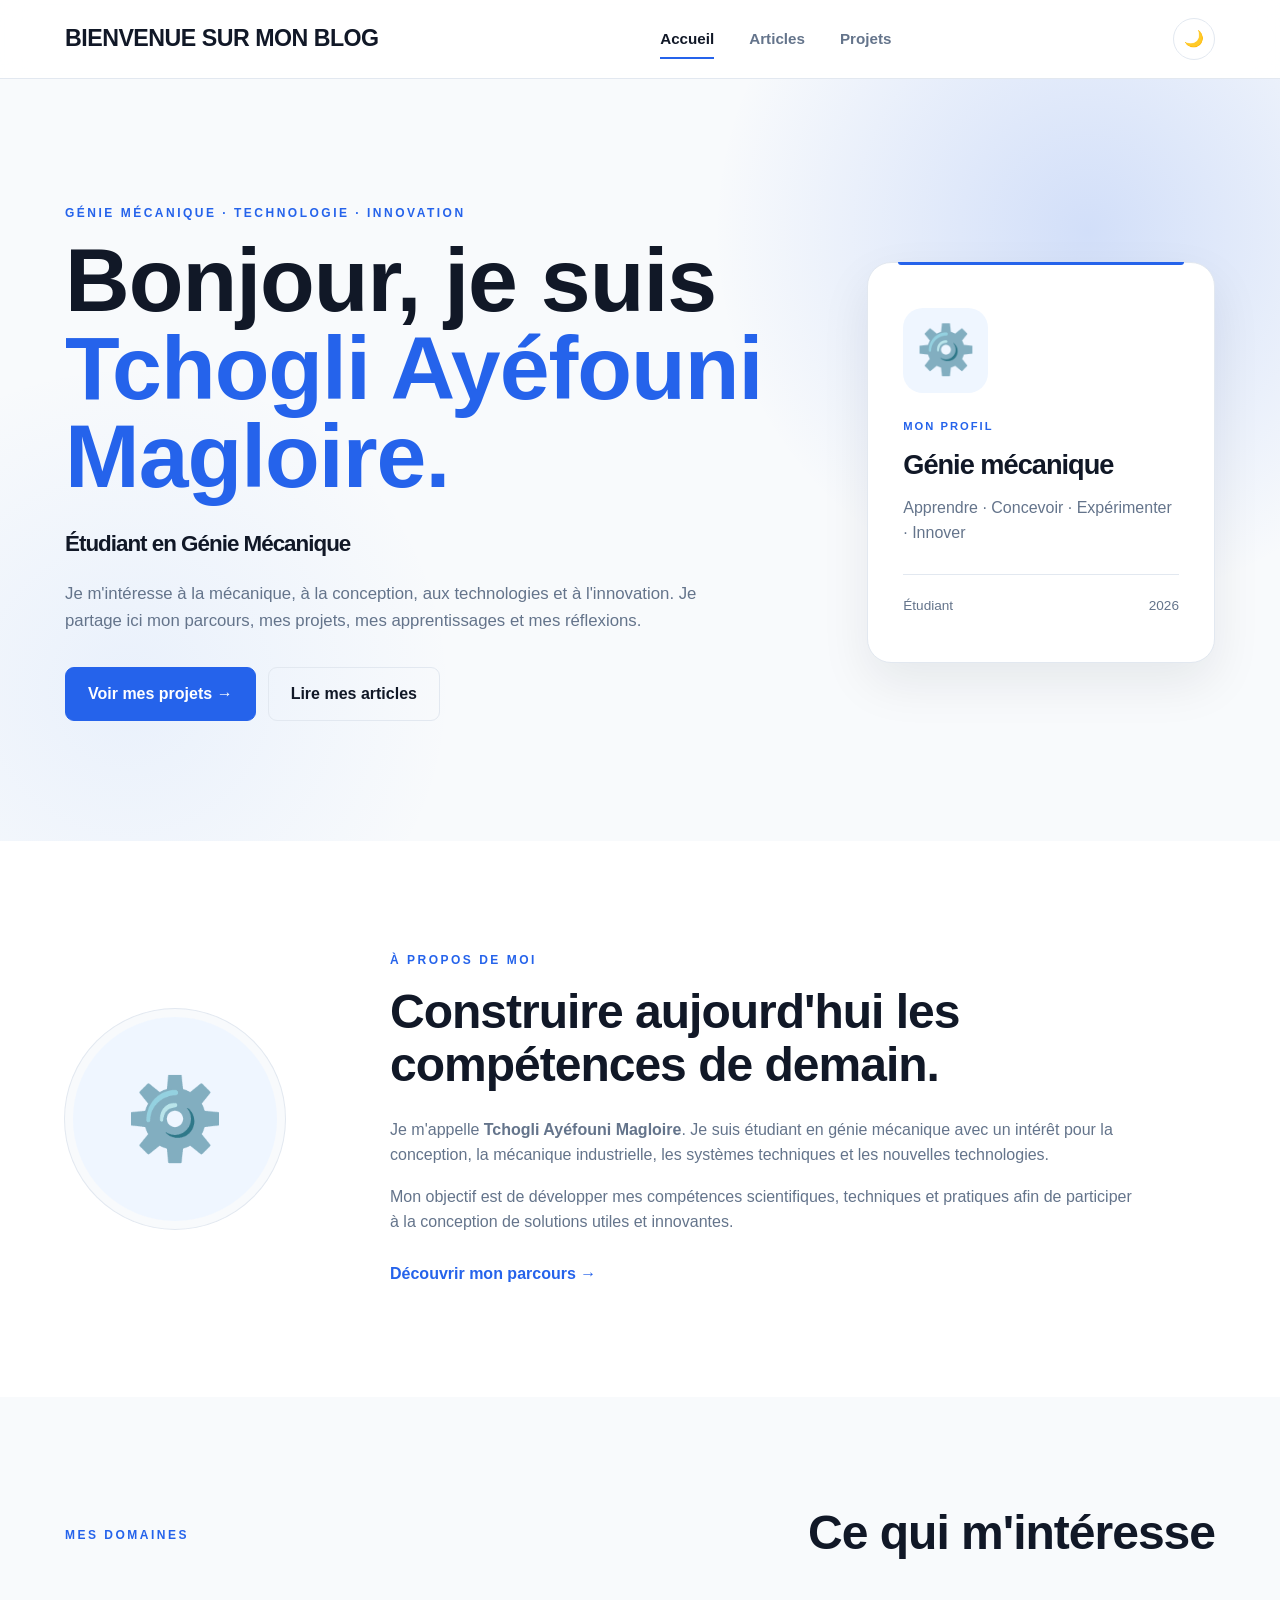
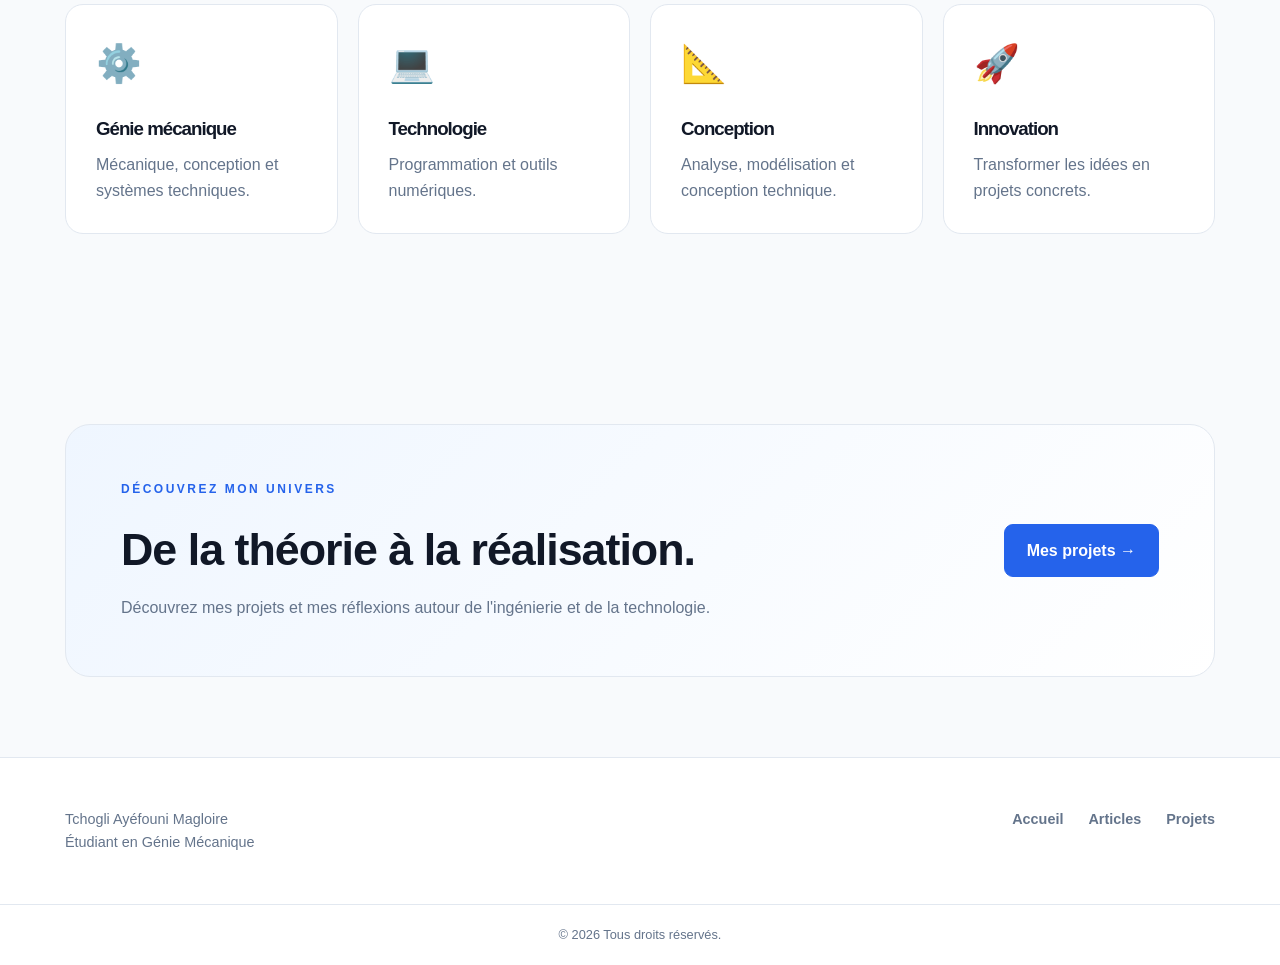
==== commit 42dfce98: "Ajout des nouveaux fichiers" ====
--- a/index.html
+++ b/index.html
@@ -1,53 +1,290 @@
-<!doctype html>
-<html lang="fr" class="scroll-smooth">
-  <head>
-    <meta charset="UTF-8" />
-    <meta name="viewport" content="width=device-width, initial-scale=1.0" />
-    <title>Méridien Studio — Conseil Stratégique & Design Numérique</title>
-    <meta name="description" content="Site vitrine professionnel pour agence de conseil stratégique, design d'expérience et ingénierie numérique." />
-    
-    <!-- OpenGraph Social Cards -->
-    <meta property="og:type" content="website" />
-    <meta property="og:site_name" content="Méridien Studio" />
-    <meta property="og:title" content="Méridien Studio — Conseil Stratégique & Design Numérique" />
-    <meta property="og:description" content="Agence de conseil stratégique, design de marque et ingénierie logicielle pour entreprises en pleine croissance." />
-    <meta name="twitter:card" content="summary_large_image" />
-    <meta name="twitter:title" content="Méridien Studio — Conseil Stratégique & Design Numérique" />
-    <meta name="twitter:description" content="Agence de conseil stratégique, design de marque et ingénierie logicielle pour entreprises en pleine croissance." />
-    
-    <!-- Google Fonts: Plus Jakarta Sans & Syne -->
-    <link rel="preconnect" href="https://fonts.googleapis.com" />
-    <link rel="preconnect" href="https://fonts.gstatic.com" crossorigin />
-    <link href="https://fonts.googleapis.com/css2?family=Plus+Jakarta+Sans:ital,wght@0,300;0,400;0,500;0,600;0,700;0,800;1,400&family=Syne:wght@600;700;800&display=swap" rel="stylesheet" />
-
-    <!-- Schema.org JSON-LD Structured Data -->
-    <script type="application/ld+json">
-    {
-      "@context": "https://schema.org",
-      "@type": "ProfessionalService",
-      "name": "Méridien Studio",
-      "image": "https://images.unsplash.com/photo-1497366216548-37526070297c?auto=format&fit=crop&w=1200&q=80",
-      "description": "Cabinet de conseil stratégique, design d'expérience utilisateur et ingénierie de solutions digitales sur-mesure.",
-      "address": {
-        "@type": "PostalAddress",
-        "streetAddress": "34 Boulevard Haussmann",
-        "addressLocality": "Paris",
-        "postalCode": "75009",
-        "addressCountry": "FR"
-      },
-      "geo": {
-        "@type": "GeoCoordinates",
-        "latitude": "48.8738",
-        "longitude": "2.3315"
-      },
-      "telephone": "+33189472010",
-      "priceRange": "€€€"
-    }
-    </script>
-  </head>
-  <body class="bg-[#fafaf9] text-zinc-900 antialiased selection:bg-zinc-900 selection:text-white">
-    <div id="root"></div>
-    <script type="module" src="/src/main.tsx"></script>
-  </body>
-</html>
-
+<!DOCTYPE html>
+<html lang="fr">
+<head>
+    <meta charset="UTF-8">
+    <meta name="viewport" content="width=device-width, initial-scale=1.0">
+
+    <meta name="description"
+          content="Portfolio de Tchogli Ayéfouni Magloire, étudiant en génie mécanique.">
+
+    <title>Tchogli Ayéfouni Magloire | Génie Mécanique</title>
+
+    <link rel="stylesheet" href="style.css">
+</head>
+
+<body>
+
+<header class="header">
+    <div class="container nav">
+
+        <a href="index.html" class="logo">
+            BIENVENUE SUR MON BLOG
+        </a>
+
+        <nav>
+            <a href="index.html" class="active">Accueil</a>
+            <a href="articles.html">Articles</a>
+            <a href="projets.html">Projets</a>
+        </nav>
+
+        <button id="themeBtn" class="theme-btn">🌙</button>
+
+    </div>
+</header>
+
+
+<main>
+
+    <!-- HERO -->
+
+    <section class="hero">
+
+        <div class="container hero-content">
+
+            <div class="hero-text">
+
+                <p class="subtitle">
+                    GÉNIE MÉCANIQUE · TECHNOLOGIE · INNOVATION
+                </p>
+
+                <h1>
+                    Bonjour, je suis
+                    <span>Tchogli Ayéfouni Magloire.</span>
+                </h1>
+
+                <h2>
+                    Étudiant en Génie Mécanique
+                </h2>
+
+                <p class="hero-description">
+                    Je m'intéresse à la mécanique, à la conception,
+                    aux technologies et à l'innovation. Je partage ici
+                    mon parcours, mes projets, mes apprentissages et
+                    mes réflexions.
+                </p>
+
+                <div class="hero-buttons">
+
+                    <a href="projets.html" class="btn">
+                        Voir mes projets →
+                    </a>
+
+                    <a href="articles.html" class="btn secondary">
+                        Lire mes articles
+                    </a>
+
+                </div>
+
+            </div>
+
+
+            <div class="hero-card">
+
+                <div class="profile-icon">
+                    ⚙️
+                </div>
+
+                <p class="card-label">
+                    MON PROFIL
+                </p>
+
+                <h3>
+                    Génie mécanique
+                </h3>
+
+                <p>
+                    Apprendre · Concevoir · Expérimenter · Innover
+                </p>
+
+                <div class="card-line"></div>
+
+                <div class="card-info">
+                    <span>Étudiant</span>
+                    <span>2026</span>
+                </div>
+
+            </div>
+
+        </div>
+
+    </section>
+
+
+    <!-- À PROPOS -->
+
+    <section class="about">
+
+        <div class="container about-content">
+
+            <div class="about-avatar">
+                ⚙️
+            </div>
+
+            <div class="about-text">
+
+                <p class="subtitle">
+                    À PROPOS DE MOI
+                </p>
+
+                <h2>
+                    Construire aujourd'hui
+                    les compétences de demain.
+                </h2>
+
+                <p>
+                    Je m'appelle
+                    <strong>Tchogli Ayéfouni Magloire</strong>.
+                    Je suis étudiant en génie mécanique avec un intérêt
+                    pour la conception, la mécanique industrielle,
+                    les systèmes techniques et les nouvelles technologies.
+                </p>
+
+                <p>
+                    Mon objectif est de développer mes compétences
+                    scientifiques, techniques et pratiques afin de
+                    participer à la conception de solutions utiles
+                    et innovantes.
+                </p>
+
+                <a href="projets.html" class="text-link">
+                    Découvrir mon parcours →
+                </a>
+
+            </div>
+
+        </div>
+
+    </section>
+
+
+    <!-- DOMAINES -->
+
+    <section class="domains">
+
+        <div class="container">
+
+            <div class="section-header center">
+
+                <p class="subtitle">
+                    MES DOMAINES
+                </p>
+
+                <h2>
+                    Ce qui m'intéresse
+                </h2>
+
+            </div>
+
+
+            <div class="domains-grid">
+
+                <div class="domain-card">
+                    <div class="domain-icon">⚙️</div>
+                    <h3>Génie mécanique</h3>
+                    <p>
+                        Mécanique, conception et systèmes techniques.
+                    </p>
+                </div>
+
+                <div class="domain-card">
+                    <div class="domain-icon">💻</div>
+                    <h3>Technologie</h3>
+                    <p>
+                        Programmation et outils numériques.
+                    </p>
+                </div>
+
+                <div class="domain-card">
+                    <div class="domain-icon">📐</div>
+                    <h3>Conception</h3>
+                    <p>
+                        Analyse, modélisation et conception technique.
+                    </p>
+                </div>
+
+                <div class="domain-card">
+                    <div class="domain-icon">🚀</div>
+                    <h3>Innovation</h3>
+                    <p>
+                        Transformer les idées en projets concrets.
+                    </p>
+                </div>
+
+            </div>
+
+        </div>
+
+    </section>
+
+
+    <!-- CTA -->
+
+    <section class="cta">
+
+        <div class="container cta-content">
+
+            <div>
+                <p class="subtitle">
+                    DÉCOUVREZ MON UNIVERS
+                </p>
+
+                <h2>
+                    De la théorie à la réalisation.
+                </h2>
+
+                <p>
+                    Découvrez mes projets et mes réflexions
+                    autour de l'ingénierie et de la technologie.
+                </p>
+            </div>
+
+            <a href="projets.html" class="btn">
+                Mes projets →
+            </a>
+
+        </div>
+
+    </section>
+
+</main>
+
+
+<footer>
+
+    <div class="container footer-content">
+
+        <div>
+
+
+            <p>
+                Tchogli Ayéfouni Magloire<br>
+                Étudiant en Génie Mécanique
+            </p>
+        </div>
+
+        <div class="footer-links">
+
+            <a href="index.html">Accueil</a>
+            <a href="articles.html">Articles</a>
+            <a href="projets.html">Projets</a>
+
+        </div>
+
+    </div>
+
+    <div class="footer-bottom">
+
+        <p>
+            © 2026
+            Tous droits réservés.
+        </p>
+
+    </div>
+
+</footer>
+
+
+<script src="script.js"></script>
+
+</body>
+</html>
--- a/style.css
+++ b/style.css
@@ -0,0 +1,1820 @@
+/* =========================================================
+   TCHΟGLI AYÉFOUNI MAGLOIRE
+   Portfolio — Génie Mécanique
+   ========================================================= */
+
+
+/* =========================================================
+   RESET
+   ========================================================= */
+
+* {
+    margin: 0;
+    padding: 0;
+    box-sizing: border-box;
+}
+
+
+:root {
+
+    --background: #f8fafc;
+    --surface: #ffffff;
+
+    --text: #111827;
+    --muted: #64748b;
+
+    --primary: #2563eb;
+    --primary-dark: #1d4ed8;
+
+    --accent: #0f172a;
+
+    --border: #e2e8f0;
+
+    --soft-primary: #eff6ff;
+
+    --shadow: 0 20px 50px rgba(15, 23, 42, 0.08);
+
+    --radius: 18px;
+
+}
+
+
+/* =========================================================
+   DARK MODE
+   ========================================================= */
+
+body.dark {
+
+    --background: #020617;
+    --surface: #0f172a;
+
+    --text: #f8fafc;
+    --muted: #94a3b8;
+
+    --primary: #60a5fa;
+    --primary-dark: #3b82f6;
+
+    --accent: #f8fafc;
+
+    --border: #1e293b;
+
+    --soft-primary: #172554;
+
+    --shadow: 0 20px 50px rgba(0, 0, 0, 0.3);
+
+}
+
+
+/* =========================================================
+   BASE
+   ========================================================= */
+
+html {
+    scroll-behavior: smooth;
+}
+
+
+body {
+
+    font-family:
+        Inter,
+        -apple-system,
+        BlinkMacSystemFont,
+        "Segoe UI",
+        Arial,
+        sans-serif;
+
+    background: var(--background);
+
+    color: var(--text);
+
+    line-height: 1.6;
+
+    transition:
+        background 0.3s ease,
+        color 0.3s ease;
+
+}
+
+
+img {
+    max-width: 100%;
+    display: block;
+}
+
+
+a {
+    color: inherit;
+}
+
+
+button,
+input {
+    font: inherit;
+}
+
+
+/* =========================================================
+   CONTAINER
+   ========================================================= */
+
+.container {
+
+    width: min(1150px, 90%);
+
+    margin: 0 auto;
+
+}
+
+
+/* =========================================================
+   HEADER / NAVIGATION
+   ========================================================= */
+
+.header {
+
+    position: sticky;
+
+    top: 0;
+
+    z-index: 1000;
+
+    background:
+        rgba(255, 255, 255, 0.88);
+
+    backdrop-filter: blur(15px);
+
+    border-bottom:
+        1px solid var(--border);
+
+}
+
+
+body.dark .header {
+
+    background:
+        rgba(2, 6, 23, 0.88);
+
+}
+
+
+.nav {
+
+    min-height: 78px;
+
+    display: flex;
+
+    align-items: center;
+
+    justify-content: space-between;
+
+    gap: 30px;
+
+}
+
+
+/* LOGO */
+
+.logo {
+
+    text-decoration: none;
+
+    font-size: 1.45rem;
+
+    font-weight: 900;
+
+    letter-spacing: -0.5px;
+
+}
+
+
+.logo span,
+.footer-logo span {
+
+    color: var(--primary);
+
+}
+
+
+/* NAV LINKS */
+
+nav {
+
+    display: flex;
+
+    align-items: center;
+
+    gap: 35px;
+
+}
+
+
+nav a {
+
+    position: relative;
+
+    color: var(--muted);
+
+    text-decoration: none;
+
+    font-size: 0.95rem;
+
+    font-weight: 600;
+
+    transition: color 0.25s ease;
+
+}
+
+
+nav a::after {
+
+    content: "";
+
+    position: absolute;
+
+    left: 0;
+
+    bottom: -8px;
+
+    width: 0;
+
+    height: 2px;
+
+    background: var(--primary);
+
+    transition: width 0.25s ease;
+
+}
+
+
+nav a:hover,
+nav a.active {
+
+    color: var(--text);
+
+}
+
+
+nav a:hover::after,
+nav a.active::after {
+
+    width: 100%;
+
+}
+
+
+/* THEME BUTTON */
+
+.theme-btn {
+
+    width: 42px;
+
+    height: 42px;
+
+    border: 1px solid var(--border);
+
+    border-radius: 50%;
+
+    background: var(--surface);
+
+    color: var(--text);
+
+    cursor: pointer;
+
+    display: grid;
+
+    place-items: center;
+
+    transition:
+        transform 0.25s ease,
+        background 0.25s ease;
+
+}
+
+
+.theme-btn:hover {
+
+    transform: rotate(15deg) scale(1.05);
+
+}
+
+
+/* =========================================================
+   TYPOGRAPHY
+   ========================================================= */
+
+.subtitle {
+
+    color: var(--primary);
+
+    font-size: 0.75rem;
+
+    font-weight: 800;
+
+    letter-spacing: 2.5px;
+
+    margin-bottom: 14px;
+
+}
+
+
+h1,
+h2,
+h3 {
+
+    letter-spacing: -1px;
+
+}
+
+
+p {
+
+    color: var(--muted);
+
+}
+
+
+/* =========================================================
+   BUTTONS
+   ========================================================= */
+
+.btn {
+
+    display: inline-flex;
+
+    align-items: center;
+
+    justify-content: center;
+
+    gap: 8px;
+
+    padding: 13px 22px;
+
+    border-radius: 9px;
+
+    background: var(--primary);
+
+    color: white;
+
+    text-decoration: none;
+
+    border: 1px solid var(--primary);
+
+    font-weight: 700;
+
+    cursor: pointer;
+
+    transition:
+        transform 0.25s ease,
+        background 0.25s ease,
+        box-shadow 0.25s ease;
+
+}
+
+
+.btn:hover {
+
+    background: var(--primary-dark);
+
+    transform: translateY(-2px);
+
+    box-shadow:
+        0 10px 25px rgba(37, 99, 235, 0.25);
+
+}
+
+
+.btn.secondary {
+
+    background: transparent;
+
+    color: var(--text);
+
+    border-color: var(--border);
+
+}
+
+
+.btn.secondary:hover {
+
+    background: var(--surface);
+
+    border-color: var(--primary);
+
+    color: var(--primary);
+
+}
+
+
+/* =========================================================
+   HERO
+   ========================================================= */
+
+.hero {
+
+    position: relative;
+
+    overflow: hidden;
+
+    padding: 125px 0 120px;
+
+    background:
+
+        radial-gradient(
+            circle at 85% 20%,
+            rgba(37, 99, 235, 0.18),
+            transparent 30%
+        ),
+
+        radial-gradient(
+            circle at 10% 80%,
+            rgba(59, 130, 246, 0.08),
+            transparent 25%
+        ),
+
+        var(--background);
+
+}
+
+
+.hero-content {
+
+    display: grid;
+
+    grid-template-columns:
+        minmax(0, 1.35fr)
+        minmax(320px, 0.65fr);
+
+    align-items: center;
+
+    gap: 80px;
+
+}
+
+
+.hero-text {
+
+    max-width: 750px;
+
+}
+
+
+.hero h1 {
+
+    max-width: 850px;
+
+    font-size:
+        clamp(3rem, 7vw, 6rem);
+
+    line-height: 0.98;
+
+    margin-bottom: 25px;
+
+}
+
+
+.hero h1 span {
+
+    display: block;
+
+    color: var(--primary);
+
+}
+
+
+.hero h2 {
+
+    font-size: 1.4rem;
+
+    margin-bottom: 20px;
+
+}
+
+
+.hero-description {
+
+    max-width: 680px;
+
+    font-size: 1.05rem;
+
+    margin-bottom: 32px;
+
+}
+
+
+.hero-buttons {
+
+    display: flex;
+
+    flex-wrap: wrap;
+
+    gap: 12px;
+
+}
+
+
+/* HERO CARD */
+
+.hero-card {
+
+    position: relative;
+
+    padding: 45px 35px;
+
+    background: var(--surface);
+
+    border: 1px solid var(--border);
+
+    border-radius: 24px;
+
+    box-shadow: var(--shadow);
+
+}
+
+
+.hero-card::before {
+
+    content: "";
+
+    position: absolute;
+
+    top: -1px;
+
+    left: 30px;
+
+    right: 30px;
+
+    height: 3px;
+
+    border-radius: 0 0 10px 10px;
+
+    background: var(--primary);
+
+}
+
+
+.profile-icon {
+
+    width: 85px;
+
+    height: 85px;
+
+    display: grid;
+
+    place-items: center;
+
+    border-radius: 20px;
+
+    background: var(--soft-primary);
+
+    font-size: 3rem;
+
+    margin-bottom: 25px;
+
+}
+
+
+.card-label {
+
+    color: var(--primary);
+
+    font-size: 0.7rem;
+
+    font-weight: 800;
+
+    letter-spacing: 2px;
+
+    margin-bottom: 7px;
+
+}
+
+
+.hero-card h3 {
+
+    font-size: 1.7rem;
+
+    margin-bottom: 8px;
+
+}
+
+
+.card-line {
+
+    height: 1px;
+
+    background: var(--border);
+
+    margin: 28px 0 20px;
+
+}
+
+
+.card-info {
+
+    display: flex;
+
+    justify-content: space-between;
+
+    color: var(--muted);
+
+    font-size: 0.85rem;
+
+}
+
+
+/* =========================================================
+   PAGE HEADER
+   ========================================================= */
+
+.page-header {
+
+    padding: 110px 0 80px;
+
+    border-bottom: 1px solid var(--border);
+
+    background:
+
+        radial-gradient(
+            circle at 80% 20%,
+            rgba(37, 99, 235, 0.12),
+            transparent 30%
+        ),
+
+        var(--background);
+
+}
+
+
+.page-header h1 {
+
+    max-width: 850px;
+
+    font-size:
+        clamp(2.8rem, 6vw, 5rem);
+
+    line-height: 1;
+
+    margin-bottom: 25px;
+
+}
+
+
+.page-header > .container > p:last-child {
+
+    max-width: 680px;
+
+    font-size: 1.05rem;
+
+}
+
+
+/* =========================================================
+   ABOUT
+   ========================================================= */
+
+.about {
+
+    padding: 110px 0;
+
+    background: var(--surface);
+
+}
+
+
+.about-content {
+
+    display: grid;
+
+    grid-template-columns: 250px 1fr;
+
+    align-items: center;
+
+    gap: 75px;
+
+}
+
+
+.about-avatar {
+
+    width: 220px;
+
+    height: 220px;
+
+    display: grid;
+
+    place-items: center;
+
+    border-radius: 50%;
+
+    background: var(--soft-primary);
+
+    border: 8px solid var(--background);
+
+    box-shadow:
+        0 0 0 1px var(--border);
+
+    font-size: 5rem;
+
+}
+
+
+.about h2 {
+
+    max-width: 700px;
+
+    font-size:
+        clamp(2rem, 4vw, 3rem);
+
+    line-height: 1.1;
+
+    margin-bottom: 25px;
+
+}
+
+
+.about-text p {
+
+    max-width: 750px;
+
+    margin-bottom: 16px;
+
+}
+
+
+.text-link {
+
+    display: inline-block;
+
+    margin-top: 10px;
+
+    color: var(--primary);
+
+    text-decoration: none;
+
+    font-weight: 700;
+
+}
+
+
+.text-link:hover {
+
+    text-decoration: underline;
+
+}
+
+
+/* =========================================================
+   DOMAINES
+   ========================================================= */
+
+.domains {
+
+    padding: 110px 0;
+
+}
+
+
+.center {
+
+    text-align: center;
+
+}
+
+
+.domains-grid {
+
+    display: grid;
+
+    grid-template-columns:
+        repeat(4, 1fr);
+
+    gap: 20px;
+
+    margin-top: 45px;
+
+}
+
+
+.domain-card {
+
+    padding: 30px;
+
+    background: var(--surface);
+
+    border: 1px solid var(--border);
+
+    border-radius: var(--radius);
+
+    transition:
+        transform 0.3s ease,
+        border-color 0.3s ease,
+        box-shadow 0.3s ease;
+
+}
+
+
+.domain-card:hover {
+
+    transform: translateY(-7px);
+
+    border-color: var(--primary);
+
+    box-shadow: var(--shadow);
+
+}
+
+
+.domain-icon {
+
+    font-size: 2.3rem;
+
+    margin-bottom: 20px;
+
+}
+
+
+.domain-card h3 {
+
+    margin-bottom: 8px;
+
+}
+
+
+/* =========================================================
+   ARTICLES
+   ========================================================= */
+
+.articles-section {
+
+    padding: 100px 0;
+
+}
+
+
+.section-header {
+
+    display: flex;
+
+    align-items: end;
+
+    justify-content: space-between;
+
+    gap: 30px;
+
+    margin-bottom: 35px;
+
+}
+
+
+.section-header h2 {
+
+    font-size:
+        clamp(2rem, 4vw, 3rem);
+
+    line-height: 1.1;
+
+}
+
+
+.section-header > div > p:last-child {
+
+    margin-top: 10px;
+
+}
+
+
+#search {
+
+    width: 280px;
+
+    padding: 13px 16px;
+
+    border:
+        1px solid var(--border);
+
+    border-radius: 9px;
+
+    outline: none;
+
+    background: var(--surface);
+
+    color: var(--text);
+
+    transition: border 0.2s ease;
+
+}
+
+
+#search:focus {
+
+    border-color: var(--primary);
+
+}
+
+
+/* CATEGORIES */
+
+.categories {
+
+    display: flex;
+
+    flex-wrap: wrap;
+
+    gap: 10px;
+
+    margin-bottom: 40px;
+
+}
+
+
+.category {
+
+    padding: 9px 17px;
+
+    border:
+        1px solid var(--border);
+
+    border-radius: 30px;
+
+    background: var(--surface);
+
+    color: var(--muted);
+
+    cursor: pointer;
+
+    font-weight: 600;
+
+    transition:
+        background 0.2s ease,
+        color 0.2s ease;
+
+}
+
+
+.category:hover,
+.category.active {
+
+    background: var(--primary);
+
+    color: white;
+
+    border-color: var(--primary);
+
+}
+
+
+/* ARTICLES GRID */
+
+.articles-grid {
+
+    display: grid;
+
+    grid-template-columns:
+        repeat(3, 1fr);
+
+    gap: 25px;
+
+}
+
+
+.article {
+
+    overflow: hidden;
+
+    background: var(--surface);
+
+    border:
+        1px solid var(--border);
+
+    border-radius: var(--radius);
+
+    transition:
+        transform 0.3s ease,
+        box-shadow 0.3s ease;
+
+}
+
+
+.article:hover {
+
+    transform: translateY(-7px);
+
+    box-shadow: var(--shadow);
+
+}
+
+
+.article-image {
+
+    height: 210px;
+
+    display: grid;
+
+    place-items: center;
+
+    font-size: 4.5rem;
+
+}
+
+
+.article-image.tech {
+
+    background: #dbeafe;
+
+}
+
+
+.article-image.education {
+
+    background: #dcfce7;
+
+}
+
+
+.article-image.mechanical {
+
+    background: #e0e7ff;
+
+}
+
+
+.article-image.business {
+
+    background: #fef3c7;
+
+}
+
+
+.article-content {
+
+    padding: 28px;
+
+}
+
+
+.tag {
+
+    display: inline-block;
+
+    margin-bottom: 10px;
+
+    color: var(--primary);
+
+    font-size: 0.75rem;
+
+    font-weight: 800;
+
+    text-transform: uppercase;
+
+    letter-spacing: 1px;
+
+}
+
+
+.article h3 {
+
+    font-size: 1.3rem;
+
+    line-height: 1.25;
+
+    margin-bottom: 12px;
+
+}
+
+
+.article-footer {
+
+    display: flex;
+
+    justify-content: space-between;
+
+    align-items: center;
+
+    gap: 10px;
+
+    margin-top: 25px;
+
+    font-size: 0.78rem;
+
+}
+
+
+.article-footer span {
+
+    color: var(--muted);
+
+}
+
+
+.article-footer a {
+
+    color: var(--primary);
+
+    text-decoration: none;
+
+    font-weight: 800;
+
+}
+
+
+.article-footer a:hover {
+
+    text-decoration: underline;
+
+}
+
+
+.no-result {
+
+    display: none;
+
+    text-align: center;
+
+    margin-top: 40px;
+
+}
+
+
+/* =========================================================
+   PROJECTS
+   ========================================================= */
+
+.projects {
+
+    padding: 100px 0;
+
+}
+
+
+.projects-grid {
+
+    display: grid;
+
+    grid-template-columns:
+        repeat(2, 1fr);
+
+    gap: 25px;
+
+}
+
+
+.project-card {
+
+    position: relative;
+
+    padding: 35px;
+
+    background: var(--surface);
+
+    border:
+        1px solid var(--border);
+
+    border-radius: var(--radius);
+
+    transition:
+        transform 0.3s ease,
+        box-shadow 0.3s ease,
+        border-color 0.3s ease;
+
+}
+
+
+.project-card:hover {
+
+    transform: translateY(-7px);
+
+    border-color: var(--primary);
+
+    box-shadow: var(--shadow);
+
+}
+
+
+.project-card.featured {
+
+    border-color:
+        rgba(37, 99, 235, 0.35);
+
+}
+
+
+.project-icon {
+
+    width: 65px;
+
+    height: 65px;
+
+    display: grid;
+
+    place-items: center;
+
+    border-radius: 16px;
+
+    background: var(--soft-primary);
+
+    font-size: 2rem;
+
+    margin-bottom: 25px;
+
+}
+
+
+.project-card > span {
+
+    color: var(--primary);
+
+    font-size: 0.7rem;
+
+    font-weight: 800;
+
+    letter-spacing: 1.5px;
+
+}
+
+
+.project-card h2 {
+
+    font-size: 1.6rem;
+
+    margin: 8px 0 12px;
+
+}
+
+
+.project-card p {
+
+    margin-bottom: 20px;
+
+}
+
+
+.project-card > a {
+
+    color: var(--primary);
+
+    text-decoration: none;
+
+    font-weight: 800;
+
+}
+
+
+.project-card > a:hover {
+
+    text-decoration: underline;
+
+}
+
+
+/* PROJECT TAGS */
+
+.project-tags {
+
+    display: flex;
+
+    flex-wrap: wrap;
+
+    gap: 8px;
+
+    margin: 20px 0;
+
+}
+
+
+.project-tags span {
+
+    padding: 5px 10px;
+
+    border-radius: 20px;
+
+    background: var(--background);
+
+    border: 1px solid var(--border);
+
+    color: var(--muted);
+
+    font-size: 0.75rem;
+
+}
+
+
+/* =========================================================
+   SKILLS
+   ========================================================= */
+
+.skills-section {
+
+    padding: 100px 0;
+
+    background: var(--surface);
+
+}
+
+
+.skills {
+
+    display: flex;
+
+    flex-wrap: wrap;
+
+    justify-content: center;
+
+    gap: 12px;
+
+    margin-top: 40px;
+
+}
+
+
+.skills span {
+
+    padding: 11px 17px;
+
+    border:
+        1px solid var(--border);
+
+    border-radius: 30px;
+
+    background: var(--background);
+
+    color: var(--text);
+
+    font-size: 0.9rem;
+
+    font-weight: 600;
+
+}
+
+
+/* =========================================================
+   CTA
+   ========================================================= */
+
+.cta {
+
+    padding: 80px 0;
+
+}
+
+
+.cta-content {
+
+    display: flex;
+
+    align-items: center;
+
+    justify-content: space-between;
+
+    gap: 40px;
+
+    padding: 55px;
+
+    border-radius: 25px;
+
+    background:
+
+        linear-gradient(
+            135deg,
+            var(--soft-primary),
+            var(--surface)
+        );
+
+    border:
+        1px solid var(--border);
+
+}
+
+
+.cta h2 {
+
+    font-size:
+        clamp(1.8rem, 4vw, 2.8rem);
+
+    margin-bottom: 10px;
+
+}
+
+
+.cta p {
+
+    max-width: 650px;
+
+}
+
+
+/* =========================================================
+   FOOTER
+   ========================================================= */
+
+footer {
+
+    background: var(--surface);
+
+    border-top:
+        1px solid var(--border);
+
+}
+
+
+.footer-content {
+
+    display: flex;
+
+    justify-content: space-between;
+
+    align-items: flex-start;
+
+    gap: 40px;
+
+    padding: 50px 0;
+
+}
+
+
+.footer-logo {
+
+    display: inline-block;
+
+    margin-bottom: 10px;
+
+    text-decoration: none;
+
+    font-size: 1.3rem;
+
+    font-weight: 900;
+
+}
+
+
+.footer-content p {
+
+    font-size: 0.9rem;
+
+}
+
+
+.footer-links {
+
+    display: flex;
+
+    gap: 25px;
+
+}
+
+
+.footer-links a {
+
+    color: var(--muted);
+
+    text-decoration: none;
+
+    font-size: 0.9rem;
+
+    font-weight: 600;
+
+}
+
+
+.footer-links a:hover {
+
+    color: var(--primary);
+
+}
+
+
+.footer-bottom {
+
+    padding: 20px 0;
+
+    border-top:
+        1px solid var(--border);
+
+    text-align: center;
+
+}
+
+
+.footer-bottom p {
+
+    font-size: 0.8rem;
+
+}
+
+
+/* =========================================================
+   ANIMATIONS
+   ========================================================= */
+
+.hidden {
+
+    opacity: 0;
+
+    transform: translateY(20px);
+
+}
+
+
+.show {
+
+    opacity: 1;
+
+    transform: translateY(0);
+
+    transition:
+        opacity 0.6s ease,
+        transform 0.6s ease;
+
+}
+
+
+/* =========================================================
+   RESPONSIVE — TABLET
+   ========================================================= */
+
+@media (max-width: 950px) {
+
+    .hero-content {
+
+        grid-template-columns: 1fr;
+
+        gap: 50px;
+
+    }
+
+
+    .hero-card {
+
+        max-width: 550px;
+
+    }
+
+
+    .domains-grid {
+
+        grid-template-columns:
+            repeat(2, 1fr);
+
+    }
+
+
+    .articles-grid {
+
+        grid-template-columns:
+            repeat(2, 1fr);
+
+    }
+
+}
+
+
+/* =========================================================
+   RESPONSIVE — MOBILE
+   ========================================================= */
+
+@media (max-width: 700px) {
+
+    .container {
+
+        width: min(92%, 600px);
+
+    }
+
+
+    .nav {
+
+        min-height: 70px;
+
+    }
+
+
+    nav {
+
+        display: none;
+
+    }
+
+
+    .hero {
+
+        padding: 80px 0;
+
+    }
+
+
+    .hero h1 {
+
+        font-size:
+            clamp(2.7rem, 13vw, 4rem);
+
+    }
+
+
+    .hero-buttons {
+
+        flex-direction: column;
+
+        align-items: stretch;
+
+    }
+
+
+    .hero-buttons .btn {
+
+        width: 100%;
+
+    }
+
+
+    .hero-card {
+
+        padding: 30px;
+
+    }
+
+
+    .page-header {
+
+        padding: 75px 0 60px;
+
+    }
+
+
+    .page-header h1 {
+
+        font-size: 2.8rem;
+
+    }
+
+
+    .about {
+
+        padding: 75px 0;
+
+    }
+
+
+    .about-content {
+
+        grid-template-columns: 1fr;
+
+        gap: 35px;
+
+    }
+
+
+    .about-avatar {
+
+        width: 160px;
+
+        height: 160px;
+
+        font-size: 3.5rem;
+
+    }
+
+
+    .domains {
+
+        padding: 75px 0;
+
+    }
+
+
+    .domains-grid {
+
+        grid-template-columns: 1fr;
+
+    }
+
+
+    .articles-section,
+    .projects {
+
+        padding: 75px 0;
+
+    }
+
+
+    .section-header {
+
+        flex-direction: column;
+
+        align-items: stretch;
+
+    }
+
+
+    #search {
+
+        width: 100%;
+
+    }
+
+
+    .articles-grid {
+
+        grid-template-columns: 1fr;
+
+    }
+
+
+    .projects-grid {
+
+        grid-template-columns: 1fr;
+
+    }
+
+
+    .project-card {
+
+        padding: 28px;
+
+    }
+
+
+    .cta {
+
+        padding: 60px 0;
+
+    }
+
+
+    .cta-content {
+
+        flex-direction: column;
+
+        align-items: flex-start;
+
+        padding: 35px;
+
+    }
+
+
+    .footer-content {
+
+        flex-direction: column;
+
+        padding: 40px 0;
+
+    }
+
+
+    .footer-links {
+
+        flex-wrap: wrap;
+
+    }
+
+}
+
+
+/* =========================================================
+   PETITS ÉCRANS
+   ========================================================= */
+
+@media (max-width: 420px) {
+
+    .logo {
+
+        font-size: 1.2rem;
+
+    }
+
+
+    .theme-btn {
+
+        width: 38px;
+
+        height: 38px;
+
+    }
+
+
+    .hero h1 {
+
+        font-size: 2.7rem;
+
+    }
+
+
+    .hero h2 {
+
+        font-size: 1.15rem;
+
+    }
+
+
+    .article-content {
+
+        padding: 22px;
+
+    }
+
+
+    .project-card {
+
+        padding: 23px;
+
+    }
+
+}
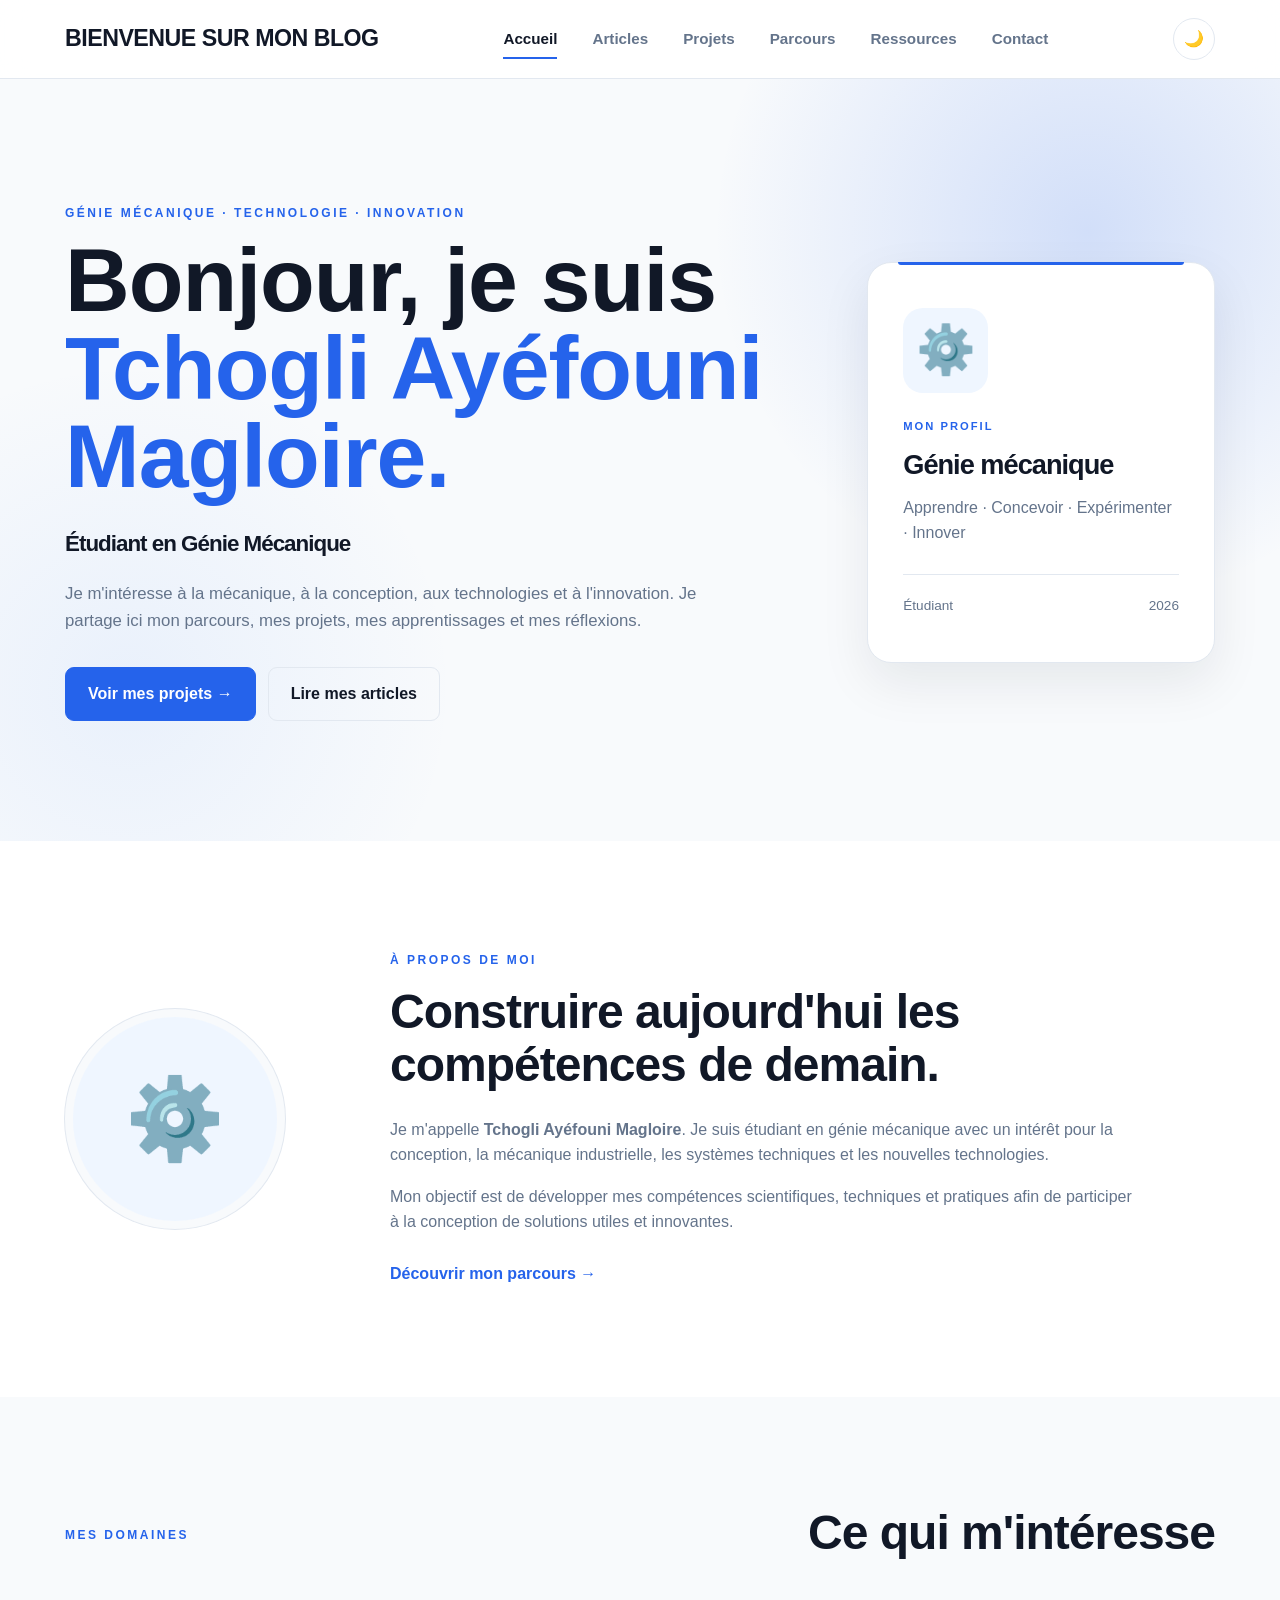
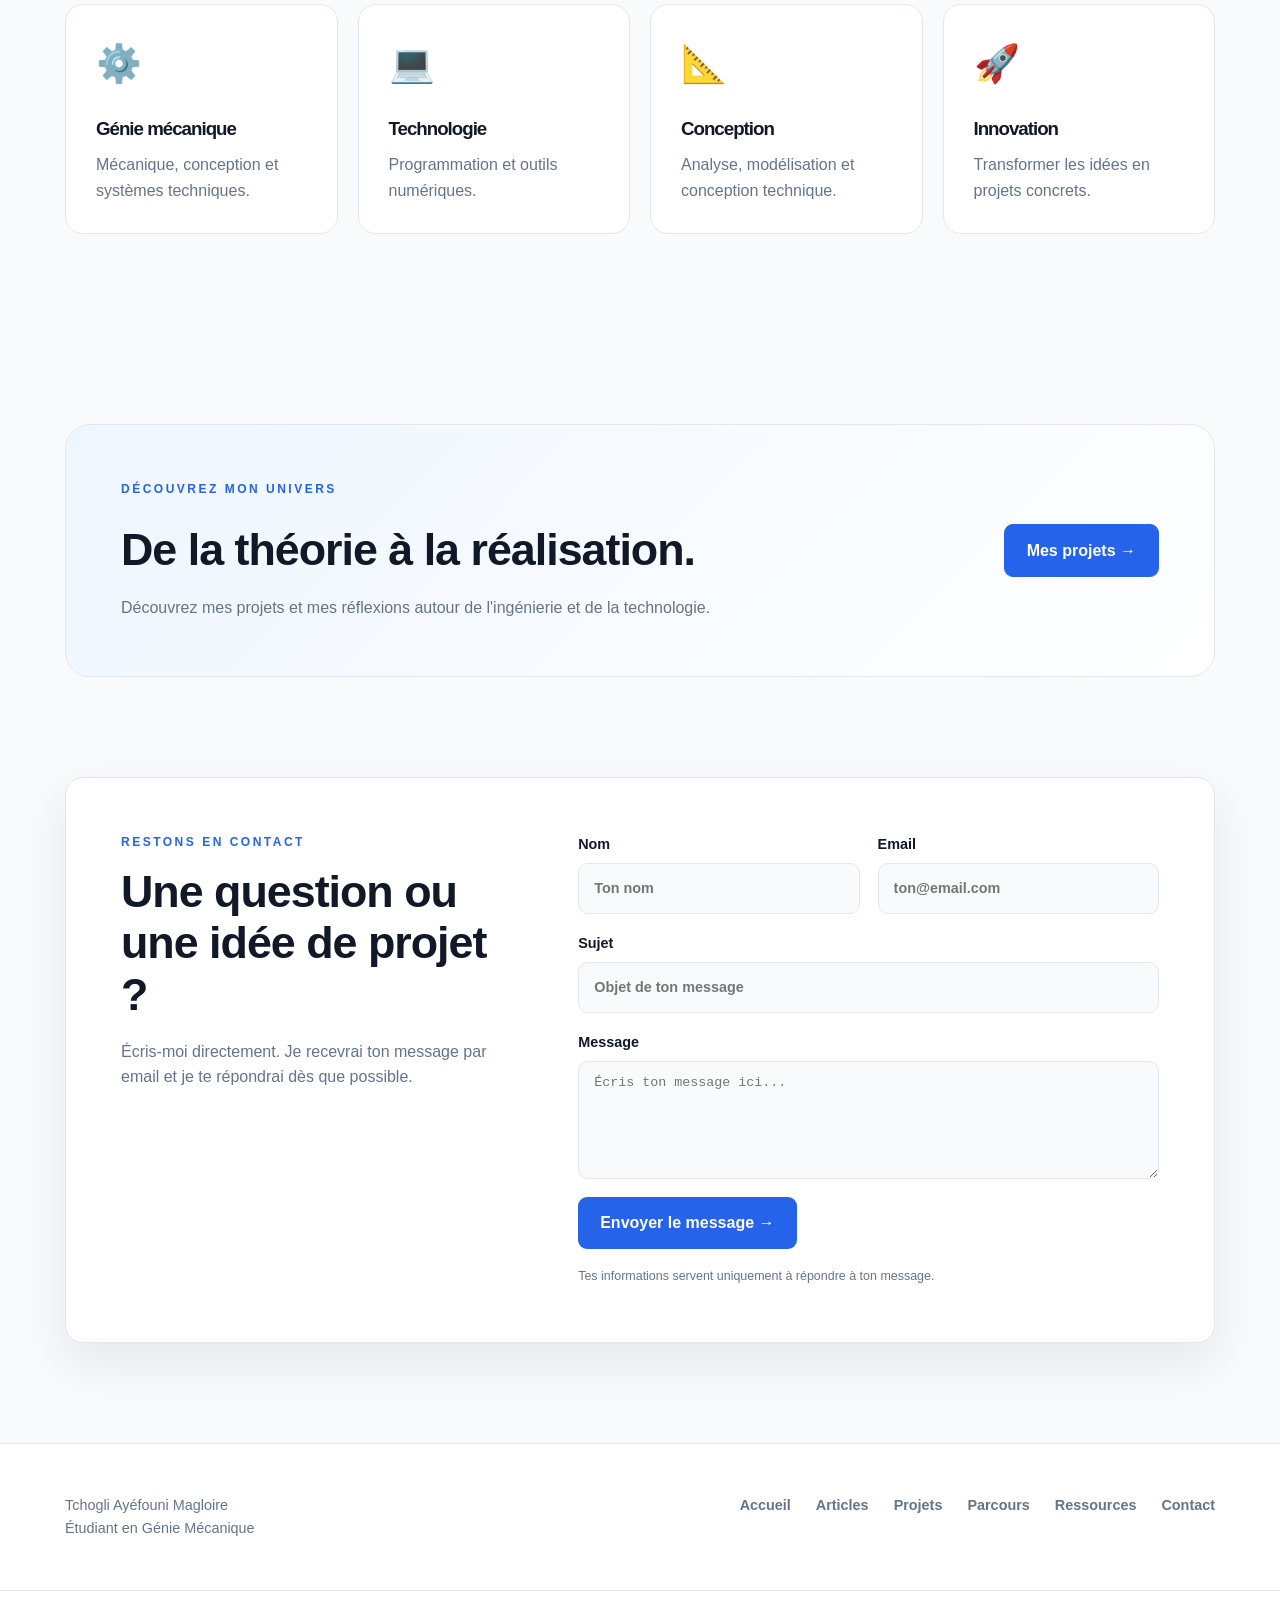
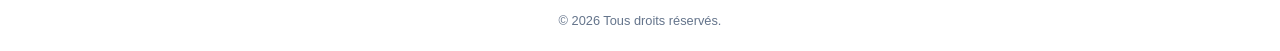
==== commit 0f2166eb: "Mise à jour du projet" ====
--- a/index.html
+++ b/index.html
@@ -25,6 +25,9 @@
             <a href="index.html" class="active">Accueil</a>
             <a href="articles.html">Articles</a>
             <a href="projets.html">Projets</a>
+            <a href="parcours.html">Parcours</a>
+            <a href="ressources.html">Ressources</a>
+            <a href="contact.html">Contact</a>
         </nav>
 
         <button id="themeBtn" class="theme-btn">🌙</button>
@@ -246,6 +249,68 @@
 
     </section>
 
+    <!-- CONTACT -->
+
+    <section class="contact" id="contact">
+
+        <div class="container contact-content">
+
+            <div class="contact-intro">
+
+                <p class="subtitle">RESTONS EN CONTACT</p>
+
+                <h2>Une question ou une idée de projet ?</h2>
+
+                <p>
+                    Écris-moi directement. Je recevrai ton message
+                    par email et je te répondrai dès que possible.
+                </p>
+
+            </div>
+
+            <form
+                class="contact-form"
+                action="https://formsubmit.co/maglo9501@gmail.com"
+                method="POST">
+
+                <input type="hidden" name="_subject" value="Nouveau message depuis le portfolio">
+                <input type="hidden" name="_template" value="table">
+                <input type="text" name="_honey" class="form-honey" tabindex="-1" autocomplete="off">
+
+                <div class="form-row">
+                    <label>
+                        Nom
+                        <input type="text" name="name" placeholder="Ton nom" required>
+                    </label>
+
+                    <label>
+                        Email
+                        <input type="email" name="email" placeholder="ton@email.com" required>
+                    </label>
+                </div>
+
+                <label>
+                    Sujet
+                    <input type="text" name="subject" placeholder="Objet de ton message" required>
+                </label>
+
+                <label>
+                    Message
+                    <textarea name="message" rows="6" placeholder="Écris ton message ici..." required></textarea>
+                </label>
+
+                <button class="btn" type="submit">Envoyer le message →</button>
+
+                <p class="form-note">
+                    Tes informations servent uniquement à répondre à ton message.
+                </p>
+
+            </form>
+
+        </div>
+
+    </section>
+
 </main>
 
 
@@ -267,6 +332,9 @@
             <a href="index.html">Accueil</a>
             <a href="articles.html">Articles</a>
             <a href="projets.html">Projets</a>
+            <a href="parcours.html">Parcours</a>
+            <a href="ressources.html">Ressources</a>
+            <a href="contact.html">Contact</a>
 
         </div>
 
--- a/style.css
+++ b/style.css
@@ -1135,6 +1135,148 @@
 }
 
 
+.search-label {
+
+    position: absolute;
+
+    width: 1px;
+
+    height: 1px;
+
+    overflow: hidden;
+
+    clip: rect(0, 0, 0, 0);
+
+}
+
+
+.search-hint {
+
+    align-self: center;
+
+    color: var(--muted);
+
+    font-size: 0.75rem;
+
+}
+
+
+/* =========================================================
+   ARTICLE DETAIL
+   ========================================================= */
+
+.article-page {
+
+    padding: 90px 0 100px;
+
+}
+
+
+.article-page-inner {
+
+    max-width: 850px;
+
+}
+
+
+.back-link {
+
+    display: inline-block;
+
+    margin-bottom: 45px;
+
+    color: var(--primary);
+
+    font-weight: 800;
+
+    text-decoration: none;
+
+}
+
+
+.back-link:hover {
+
+    text-decoration: underline;
+
+}
+
+
+.article-page h1 {
+
+    max-width: 780px;
+
+    margin: 12px 0 22px;
+
+    font-size: clamp(2.4rem, 6vw, 4.8rem);
+
+    line-height: 1.05;
+
+}
+
+
+.article-lead {
+
+    max-width: 700px;
+
+    color: var(--muted);
+
+    font-size: 1.25rem;
+
+}
+
+
+.article-body {
+
+    margin: 55px 0 40px;
+
+    padding-top: 35px;
+
+    border-top: 1px solid var(--border);
+
+}
+
+
+.article-body h2 {
+
+    margin: 32px 0 10px;
+
+    font-size: 1.65rem;
+
+}
+
+
+.article-body p {
+
+    max-width: 720px;
+
+    margin-bottom: 18px;
+
+    color: var(--muted);
+
+    font-size: 1.05rem;
+
+}
+
+
+.article-body blockquote {
+
+    margin: 35px 0;
+
+    padding: 20px 25px;
+
+    border-left: 4px solid var(--primary);
+
+    background: var(--soft-primary);
+
+    color: var(--text);
+
+    font-size: 1.15rem;
+
+    font-weight: 700;
+
+}
+
+
 /* =========================================================
    PROJECTS
    ========================================================= */
@@ -1403,6 +1545,376 @@
 
 
 /* =========================================================
+   CONTACT
+   ========================================================= */
+
+.contact {
+
+    padding: 20px 0 100px;
+
+}
+
+
+.contact-content {
+
+    display: grid;
+
+    grid-template-columns: 0.8fr 1.2fr;
+
+    gap: 70px;
+
+    align-items: start;
+
+    padding: 55px;
+
+    background: var(--surface);
+
+    border: 1px solid var(--border);
+
+    border-radius: var(--radius);
+
+    box-shadow: var(--shadow);
+
+}
+
+
+.contact-intro h2 {
+
+    margin: 12px 0 18px;
+
+    font-size: clamp(1.8rem, 4vw, 2.8rem);
+
+    line-height: 1.15;
+
+}
+
+
+.contact-intro > p:not(.subtitle) {
+
+    color: var(--muted);
+
+}
+
+
+.contact-email {
+
+    display: inline-block;
+
+    margin-top: 24px;
+
+    color: var(--primary);
+
+    font-weight: 800;
+
+    text-decoration: none;
+
+}
+
+
+.contact-email:hover {
+
+    text-decoration: underline;
+
+}
+
+
+.contact-form {
+
+    display: grid;
+
+    gap: 18px;
+
+}
+
+
+.form-row {
+
+    display: grid;
+
+    grid-template-columns: 1fr 1fr;
+
+    gap: 18px;
+
+}
+
+
+.contact-form label {
+
+    display: grid;
+
+    gap: 7px;
+
+    color: var(--text);
+
+    font-size: 0.9rem;
+
+    font-weight: 700;
+
+}
+
+
+.contact-form input,
+.contact-form textarea {
+
+    width: 100%;
+
+    padding: 13px 15px;
+
+    border: 1px solid var(--border);
+
+    border-radius: 10px;
+
+    background: var(--background);
+
+    color: var(--text);
+
+    outline: none;
+
+    resize: vertical;
+
+    transition: border-color 0.2s ease, box-shadow 0.2s ease;
+
+}
+
+
+.contact-form input:focus,
+.contact-form textarea:focus {
+
+    border-color: var(--primary);
+
+    box-shadow: 0 0 0 3px rgba(37, 99, 235, 0.12);
+
+}
+
+
+.contact-form .btn {
+
+    width: fit-content;
+
+    border: 0;
+
+    cursor: pointer;
+
+}
+
+
+.form-note {
+
+    color: var(--muted);
+
+    font-size: 0.78rem;
+
+}
+
+
+.form-honey {
+
+    position: absolute;
+
+    left: -9999px;
+
+}
+
+
+.contact-points {
+
+    display: grid;
+
+    gap: 12px;
+
+    margin-top: 28px;
+
+    padding: 0;
+
+    list-style: none;
+
+}
+
+
+.contact-points li {
+
+    padding: 12px 15px;
+
+    border-left: 3px solid var(--primary);
+
+    background: var(--soft-primary);
+
+    font-weight: 700;
+
+}
+
+
+/* =========================================================
+   PARCOURS ET RESSOURCES
+   ========================================================= */
+
+.timeline-section,
+.resources-section {
+
+    padding: 100px 0;
+
+}
+
+
+.timeline {
+
+    max-width: 850px;
+
+    margin: 0 auto;
+
+    border-left: 2px solid var(--border);
+
+}
+
+
+.timeline-item {
+
+    position: relative;
+
+    display: grid;
+
+    grid-template-columns: 115px 1fr;
+
+    gap: 30px;
+
+    padding: 0 0 55px 35px;
+
+}
+
+
+.timeline-item::before {
+
+    content: "";
+
+    position: absolute;
+
+    top: 4px;
+
+    left: -8px;
+
+    width: 14px;
+
+    height: 14px;
+
+    border: 3px solid var(--background);
+
+    border-radius: 50%;
+
+    background: var(--primary);
+
+}
+
+
+.timeline-date {
+
+    color: var(--primary);
+
+    font-weight: 900;
+
+}
+
+
+.timeline-item h2 {
+
+    margin-bottom: 8px;
+
+    font-size: 1.45rem;
+
+}
+
+
+.timeline-item p {
+
+    color: var(--muted);
+
+}
+
+
+.resources-grid {
+
+    display: grid;
+
+    grid-template-columns: repeat(2, 1fr);
+
+    gap: 22px;
+
+}
+
+
+.resource-card {
+
+    padding: 32px;
+
+    border: 1px solid var(--border);
+
+    border-radius: var(--radius);
+
+    background: var(--surface);
+
+    transition: transform 0.25s ease, box-shadow 0.25s ease;
+
+}
+
+
+.resource-card:hover {
+
+    transform: translateY(-5px);
+
+    box-shadow: var(--shadow);
+
+}
+
+
+.resource-icon {
+
+    display: block;
+
+    margin-bottom: 20px;
+
+    font-size: 2.2rem;
+
+}
+
+
+.resource-card h2 {
+
+    margin-bottom: 10px;
+
+}
+
+
+.resource-card p {
+
+    min-height: 75px;
+
+    color: var(--muted);
+
+}
+
+
+.resource-card a {
+
+    display: inline-block;
+
+    margin-top: 20px;
+
+    color: var(--primary);
+
+    font-weight: 800;
+
+    text-decoration: none;
+
+}
+
+
+.resource-card a:hover {
+
+    text-decoration: underline;
+
+}
+
+
+/* =========================================================
    FOOTER
    ========================================================= */
 
@@ -1584,12 +2096,33 @@
 
         min-height: 70px;
 
+        flex-wrap: wrap;
+
     }
 
 
     nav {
 
-        display: none;
+        display: flex;
+
+        order: 3;
+
+        width: 100%;
+
+        justify-content: center;
+
+        flex-wrap: wrap;
+
+        gap: 12px 18px;
+
+        padding-bottom: 14px;
+
+    }
+
+
+    nav a {
+
+        font-size: 0.82rem;
 
     }
 
@@ -1646,6 +2179,34 @@
     }
 
 
+    .article-page {
+
+        padding: 65px 0 75px;
+
+    }
+
+
+    .article-page h1 {
+
+        font-size: clamp(2.35rem, 12vw, 3.5rem);
+
+    }
+
+
+    .article-lead {
+
+        font-size: 1.05rem;
+
+    }
+
+
+    .article-body {
+
+        margin-top: 40px;
+
+    }
+
+
     .about {
 
         padding: 75px 0;
@@ -1683,6 +2244,32 @@
     .domains-grid {
 
         grid-template-columns: 1fr;
+
+    }
+
+
+    .resources-grid {
+
+        grid-template-columns: 1fr;
+
+    }
+
+
+    .timeline-section,
+    .resources-section {
+
+        padding: 75px 0;
+
+    }
+
+
+    .timeline-item {
+
+        grid-template-columns: 1fr;
+
+        gap: 8px;
+
+        padding-left: 25px;
 
     }
 
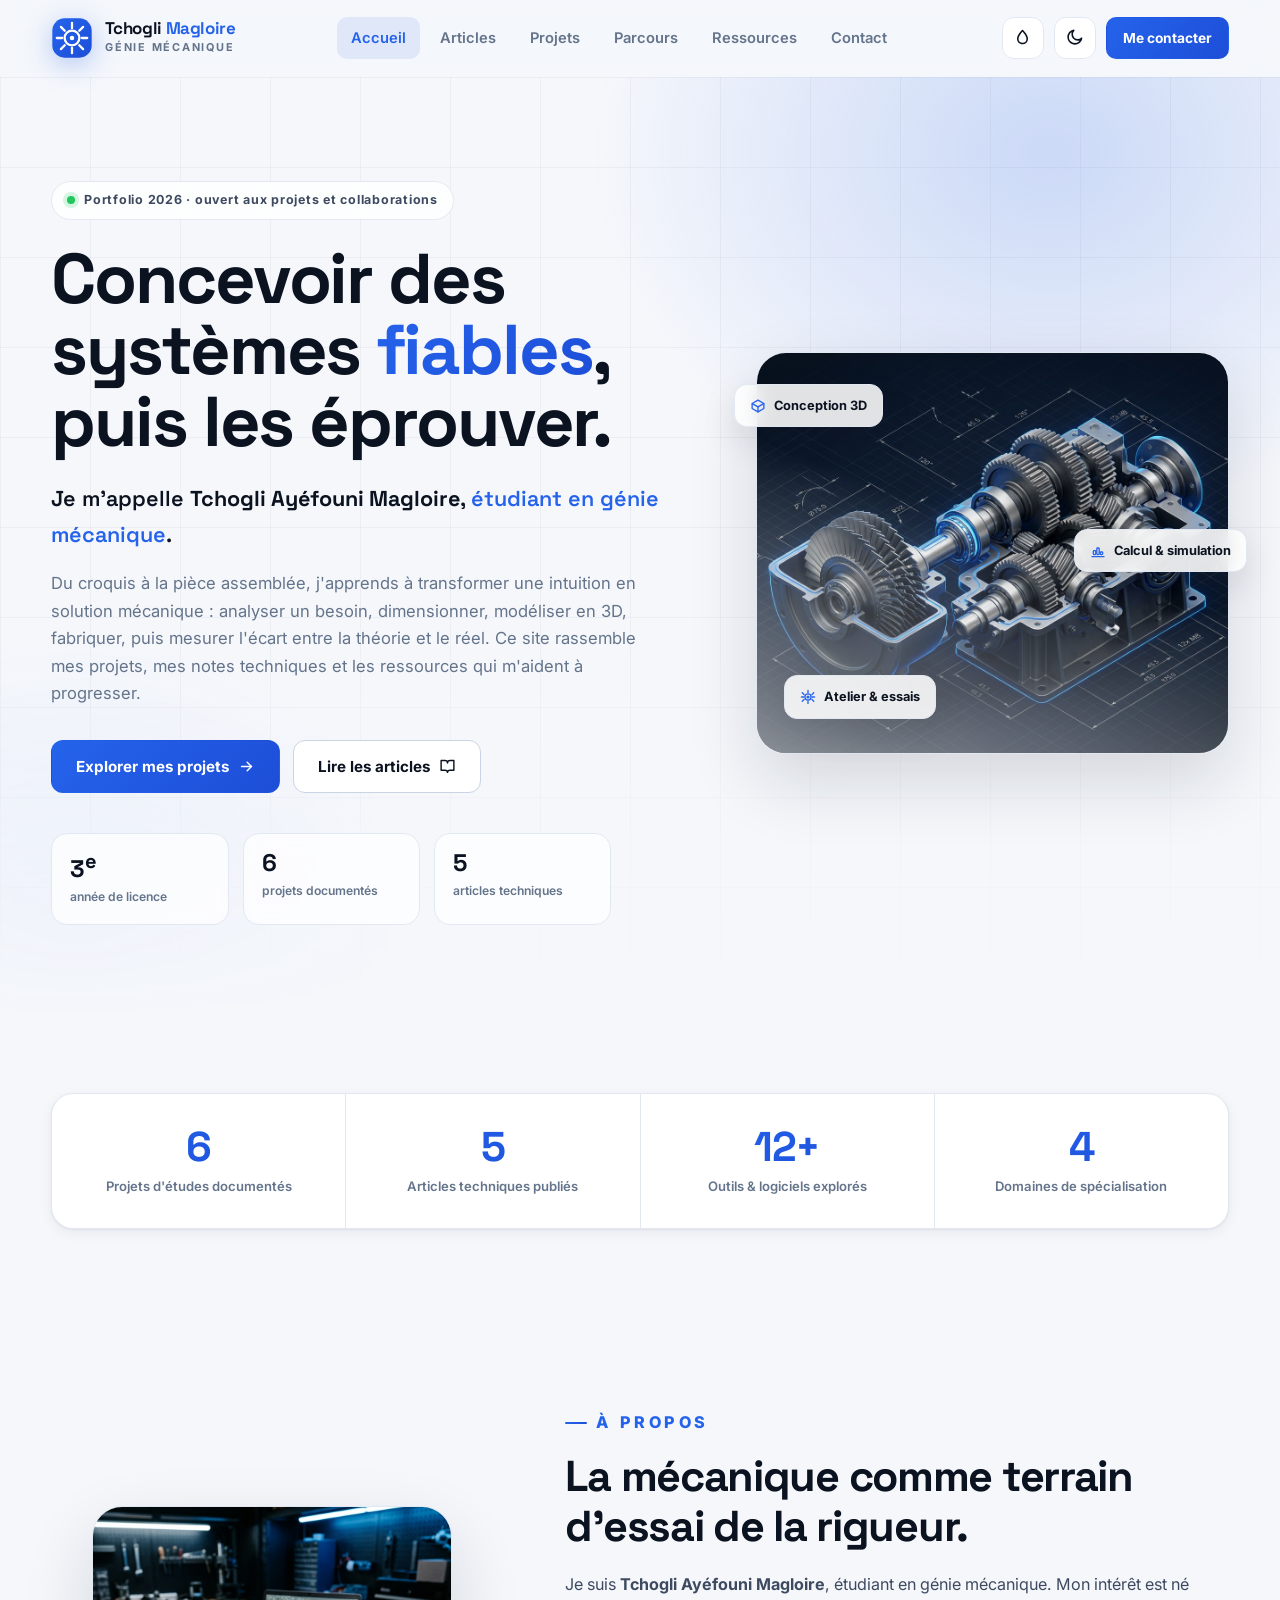
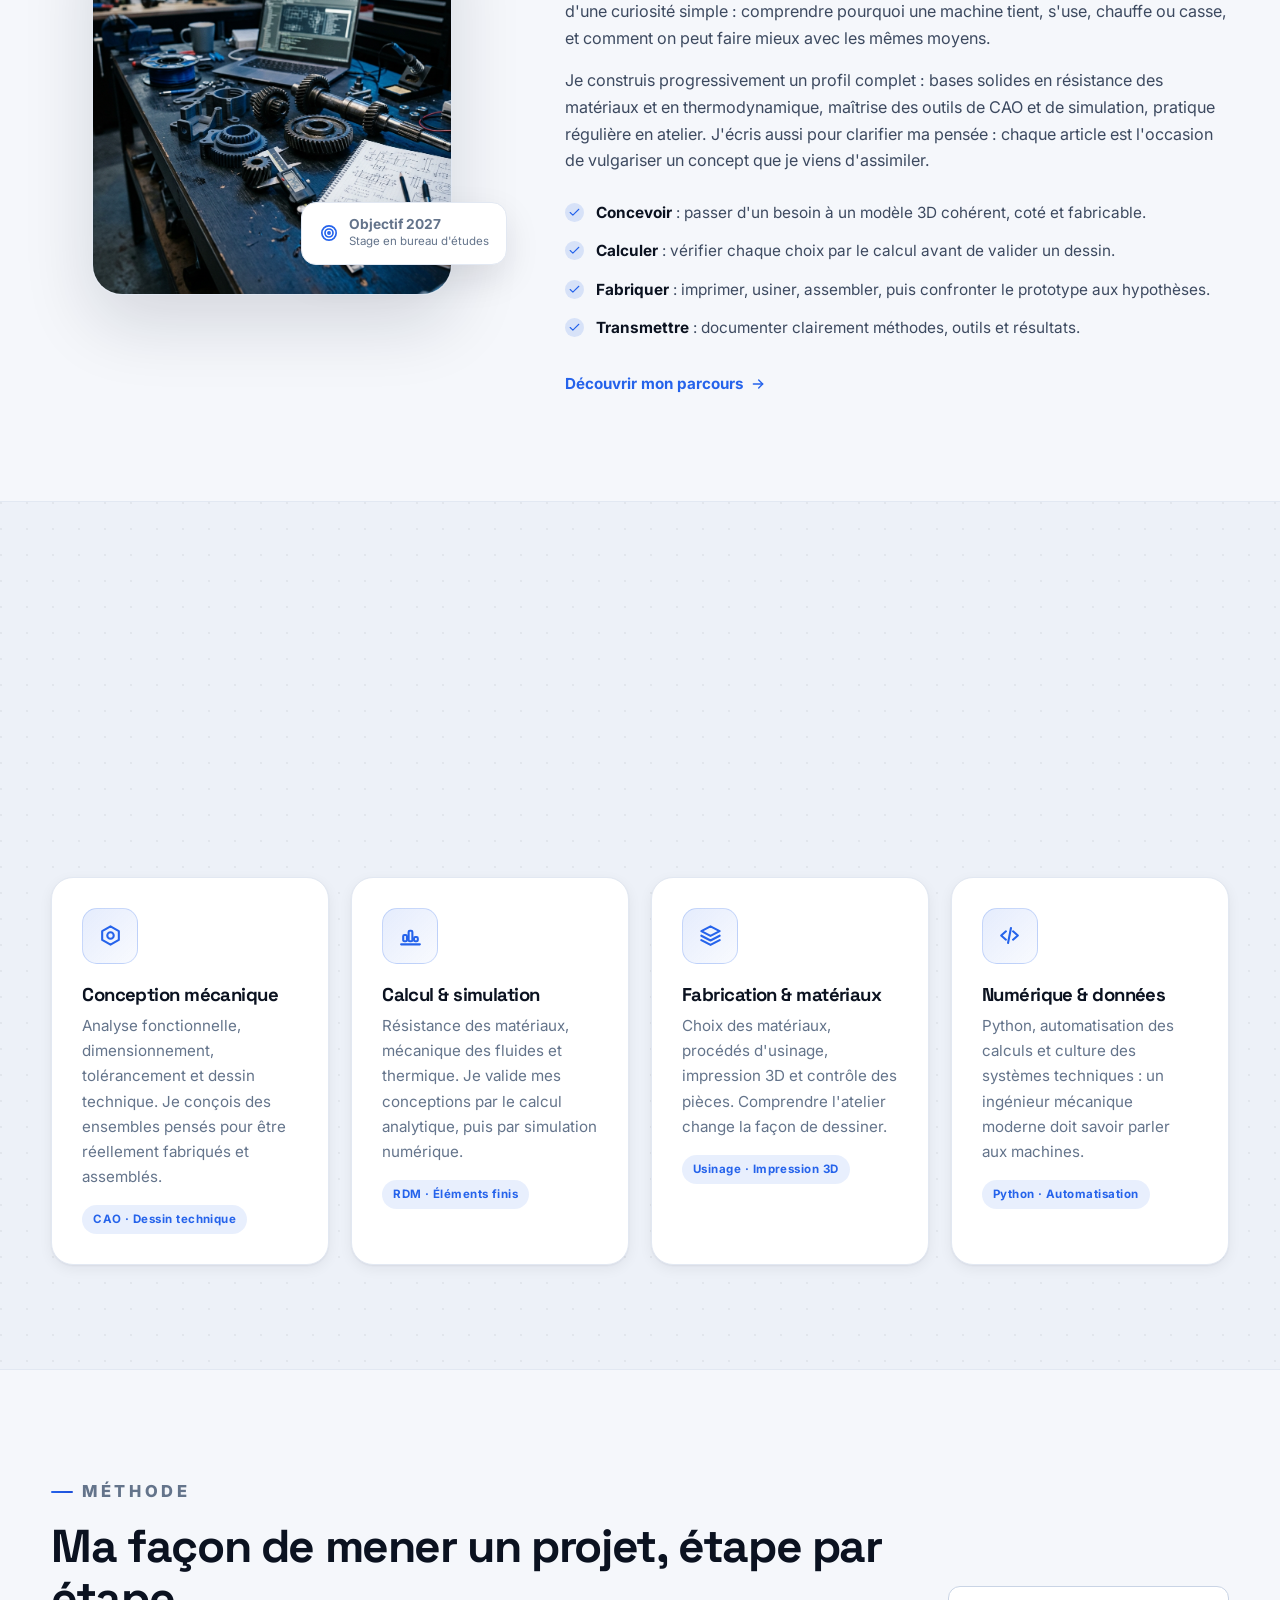
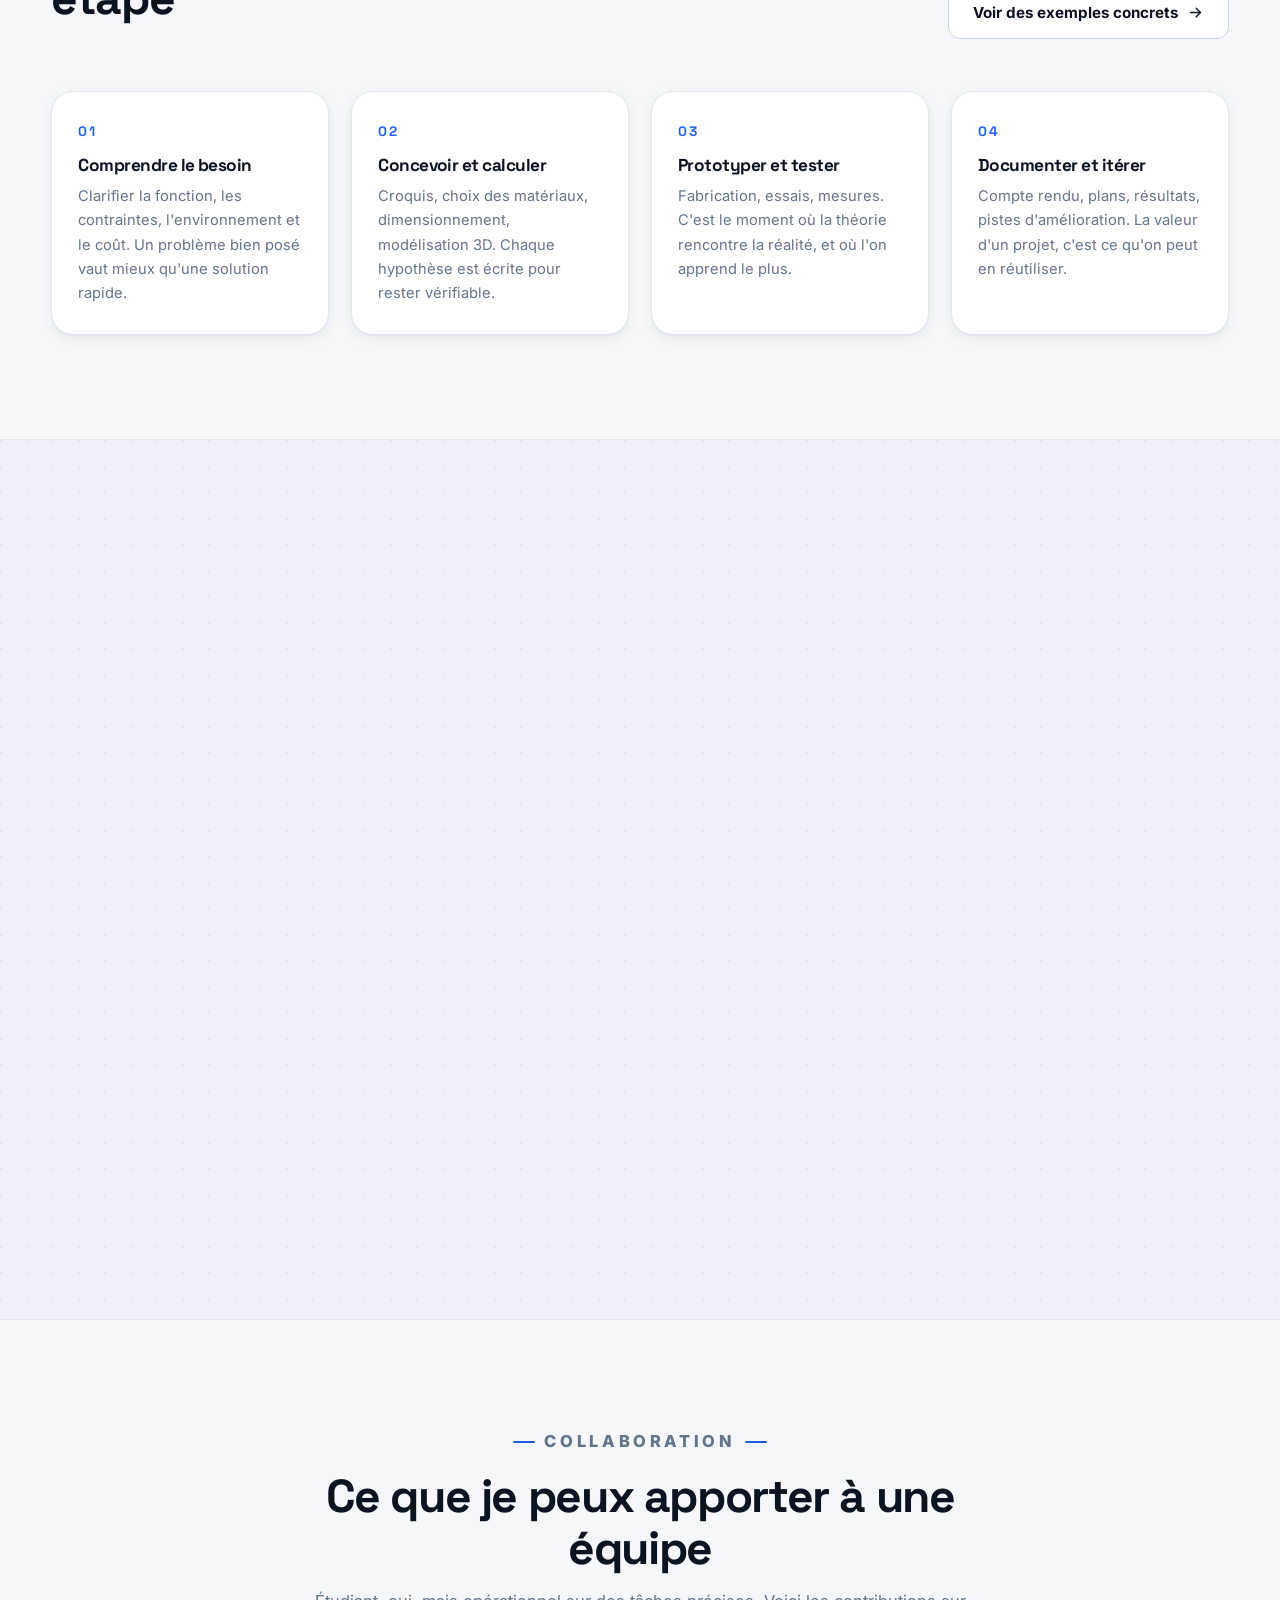
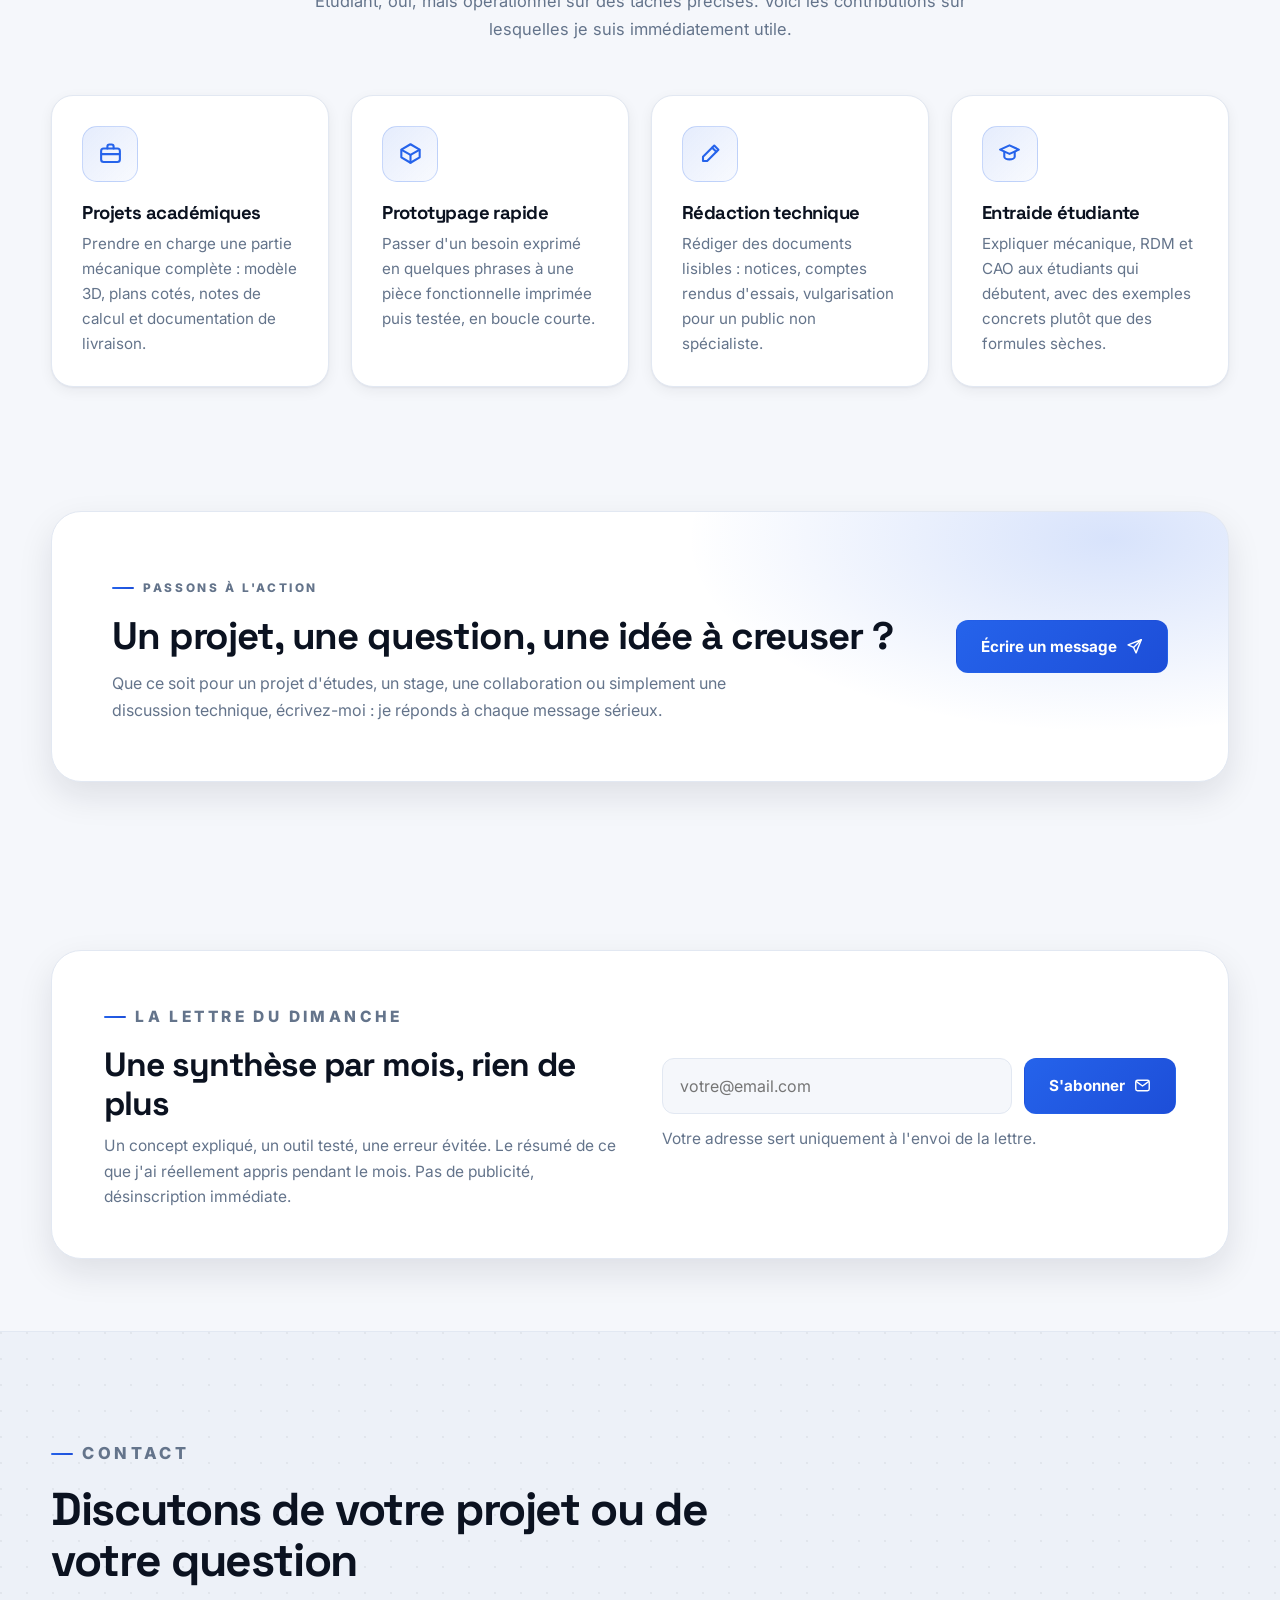
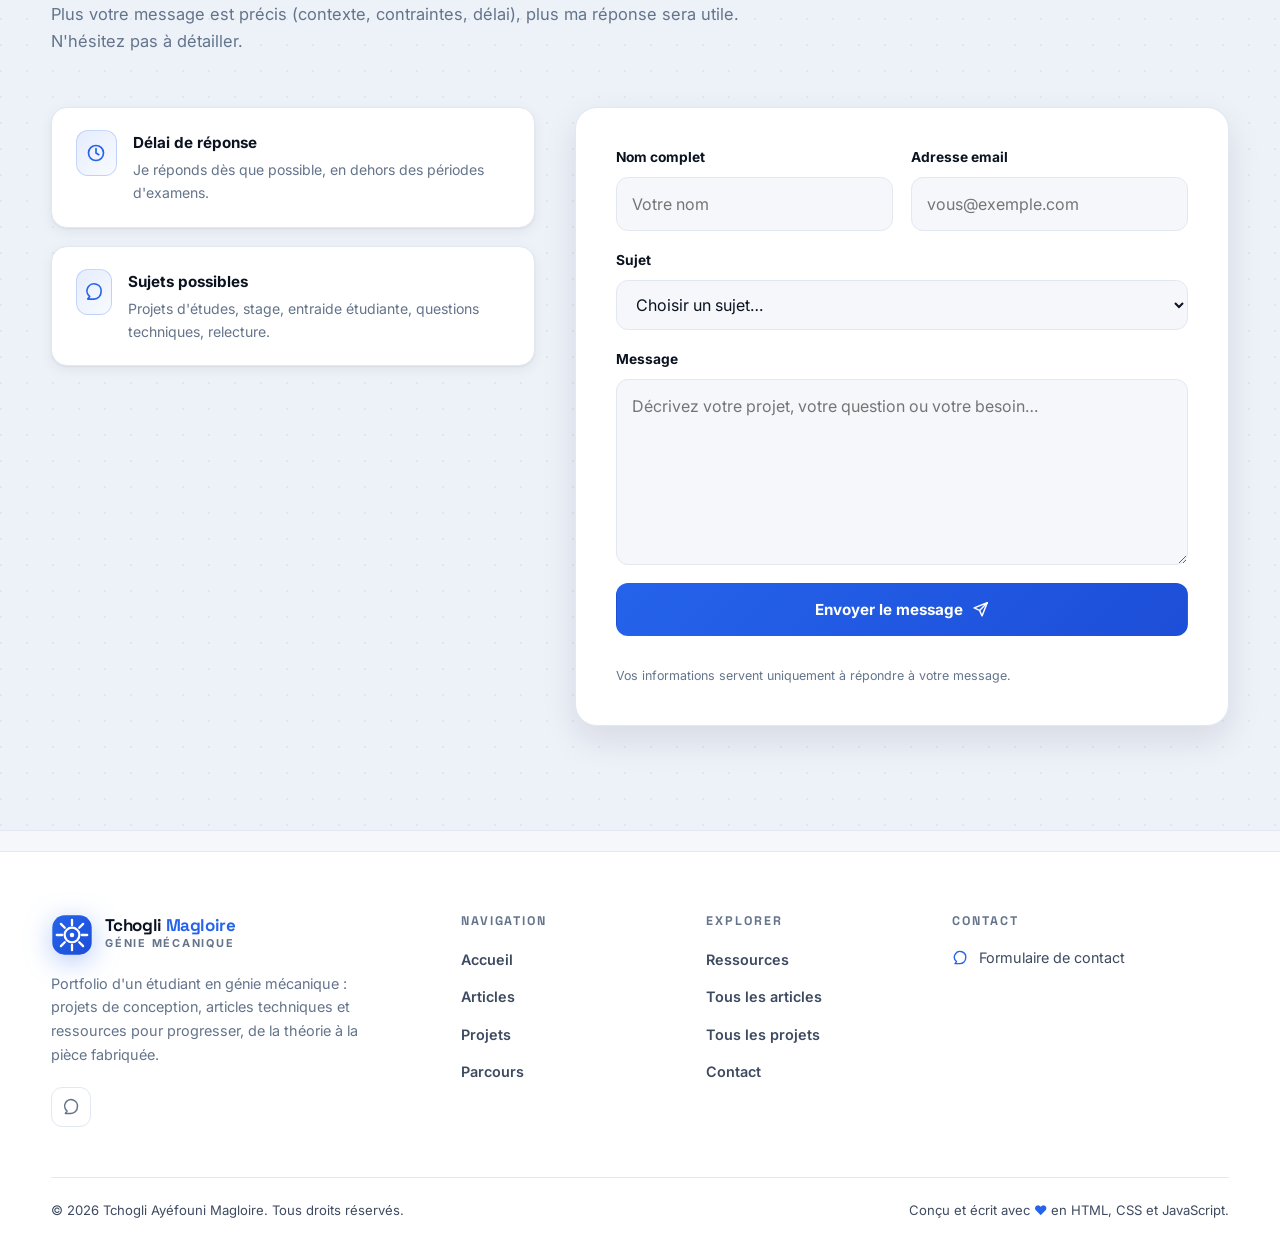
==== commit 00c8da9e: "update" ====
--- a/index.html
+++ b/index.html
@@ -4,355 +4,1052 @@
     <meta charset="UTF-8">
     <meta name="viewport" content="width=device-width, initial-scale=1.0">
 
+    <title>Tchogli Ayéfouni Magloire | Génie mécanique, conception & projets</title>
+
     <meta name="description"
-          content="Portfolio de Tchogli Ayéfouni Magloire, étudiant en génie mécanique.">
-
-    <title>Tchogli Ayéfouni Magloire | Génie Mécanique</title>
+          content="Portfolio de Tchogli Ayéfouni Magloire, étudiant en génie mécanique : projets de conception, articles techniques, ressources et notes d'atelier.">
+    <meta name="author" content="Tchogli Ayéfouni Magloire">
+    <meta name="keywords"
+          content="génie mécanique, conception mécanique, CAO, résistance des matériaux, projets étudiant, portfolio ingénieur">
+    <meta name="theme-color" content="#f5f7fb">
+
+    <meta property="og:type" content="website">
+    <meta property="og:locale" content="fr_FR">
+    <meta property="og:site_name" content="Tchogli Ayéfouni Magloire">
+    <meta property="og:title" content="Tchogli Ayéfouni Magloire | Génie mécanique, conception & projets">
+    <meta property="og:description"
+          content="Concevoir des systèmes fiables, puis les éprouver : projets, articles et ressources d'un étudiant en génie mécanique.">
+    <meta property="og:image" content="assets/hero-visual.png">
+    <meta name="twitter:card" content="summary_large_image">
+
+    <link rel="icon" type="image/svg+xml" href="favicon.svg">
+
+    <link rel="preconnect" href="https://fonts.googleapis.com">
+    <link rel="preconnect" href="https://fonts.gstatic.com" crossorigin>
+    <link rel="stylesheet"
+          href="https://fonts.googleapis.com/css2?family=Inter:wght@400;500;600;700&family=Space+Grotesk:wght@500;600;700&display=swap">
 
     <link rel="stylesheet" href="style.css">
+
+    <script>
+        /* Applique le thème et l'accent mémorisés avant le premier rendu */
+        (function () {
+            var root = document.documentElement;
+            var theme = "light";
+            var accent = "azur";
+            try {
+                var stored = localStorage.getItem("theme");
+                if (stored) {
+                    theme = stored;
+                } else if (window.matchMedia && window.matchMedia("(prefers-color-scheme: dark)").matches) {
+                    theme = "dark";
+                }
+                accent = localStorage.getItem("accent") || "azur";
+            } catch (error) {
+                /* stockage indisponible : valeurs par défaut */
+            }
+            root.setAttribute("data-theme", theme);
+            root.setAttribute("data-accent", accent);
+        })();
+    </script>
+
+    <noscript>
+        <style>
+            .reveal { opacity: 1; transform: none; }
+        </style>
+    </noscript>
 </head>
 
 <body>
 
-<header class="header">
-    <div class="container nav">
-
-        <a href="index.html" class="logo">
-            BIENVENUE SUR MON BLOG
+<a class="skip-link" href="#contenu">Aller au contenu principal</a>
+
+<div class="scroll-progress" aria-hidden="true"></div>
+
+<!-- Bibliothèque d'icônes (SVG sprite) -->
+
+<svg style="position:absolute;width:0;height:0;overflow:hidden" aria-hidden="true"
+     focusable="false" xmlns="http://www.w3.org/2000/svg">
+
+    <symbol id="i-arrow-right" viewBox="0 0 24 24" fill="none" stroke="currentColor" stroke-width="2" stroke-linecap="round" stroke-linejoin="round"><path d="M5 12h14"/><path d="m13 6 6 6-6 6"/></symbol>
+    <symbol id="i-arrow-left" viewBox="0 0 24 24" fill="none" stroke="currentColor" stroke-width="2" stroke-linecap="round" stroke-linejoin="round"><path d="M19 12H5"/><path d="m11 18-6-6 6-6"/></symbol>
+    <symbol id="i-arrow-up" viewBox="0 0 24 24" fill="none" stroke="currentColor" stroke-width="2" stroke-linecap="round" stroke-linejoin="round"><path d="M12 19V5"/><path d="m6 11 6-6 6 6"/></symbol>
+    <symbol id="i-check" viewBox="0 0 24 24" fill="none" stroke="currentColor" stroke-width="2" stroke-linecap="round" stroke-linejoin="round"><path d="M20 6 9 17l-5-5"/></symbol>
+    <symbol id="i-check-circle" viewBox="0 0 24 24" fill="none" stroke="currentColor" stroke-width="2" stroke-linecap="round" stroke-linejoin="round"><circle cx="12" cy="12" r="9"/><path d="m8.5 12.5 2.5 2.5 4.5-5"/></symbol>
+    <symbol id="i-close" viewBox="0 0 24 24" fill="none" stroke="currentColor" stroke-width="2" stroke-linecap="round" stroke-linejoin="round"><path d="M18 6 6 18"/><path d="m6 6 12 12"/></symbol>
+    <symbol id="i-sun" viewBox="0 0 24 24" fill="none" stroke="currentColor" stroke-width="2" stroke-linecap="round" stroke-linejoin="round"><circle cx="12" cy="12" r="3.6"/><path d="M12 3v1.8M12 19.2V21M4.2 4.2l1.3 1.3M18.5 18.5l1.3 1.3M3 12h1.8M19.2 12H21M4.2 19.8l1.3-1.3M18.5 5.5l1.3-1.3"/></symbol>
+    <symbol id="i-moon" viewBox="0 0 24 24" fill="none" stroke="currentColor" stroke-width="2" stroke-linecap="round" stroke-linejoin="round"><path d="M21 12.9A8.6 8.6 0 1 1 11.1 3a6.8 6.8 0 0 0 9.9 9.9Z"/></symbol>
+    <symbol id="i-droplet" viewBox="0 0 24 24" fill="none" stroke="currentColor" stroke-width="2" stroke-linecap="round" stroke-linejoin="round"><path d="M12 3.2s6 6.4 6 10.4a6 6 0 0 1-12 0c0-4 6-10.4 6-10.4Z"/></symbol>
+    <symbol id="i-copy" viewBox="0 0 24 24" fill="none" stroke="currentColor" stroke-width="2" stroke-linecap="round" stroke-linejoin="round"><rect x="9" y="9" width="12" height="12" rx="2.2"/><path d="M5 15H4.2A1.2 1.2 0 0 1 3 13.8V4.2A1.2 1.2 0 0 1 4.2 3h9.6A1.2 1.2 0 0 1 15 4.2V5"/></symbol>
+    <symbol id="i-mail" viewBox="0 0 24 24" fill="none" stroke="currentColor" stroke-width="2" stroke-linecap="round" stroke-linejoin="round"><rect x="2.5" y="4.5" width="19" height="15" rx="2.5"/><path d="m3.5 6.5 8.5 6.2 8.5-6.2"/></symbol>
+    <symbol id="i-send" viewBox="0 0 24 24" fill="none" stroke="currentColor" stroke-width="2" stroke-linecap="round" stroke-linejoin="round"><path d="M21.5 2.5 3 9.8l7.7 3.5 3.5 7.7Z"/><path d="M21.5 2.5 10.7 13.3"/></symbol>
+    <symbol id="i-search" viewBox="0 0 24 24" fill="none" stroke="currentColor" stroke-width="2" stroke-linecap="round" stroke-linejoin="round"><circle cx="11" cy="11" r="6.5"/><path d="m20 20-4.3-4.3"/></symbol>
+    <symbol id="i-clock" viewBox="0 0 24 24" fill="none" stroke="currentColor" stroke-width="2" stroke-linecap="round" stroke-linejoin="round"><circle cx="12" cy="12" r="9"/><path d="M12 6.8V12l3.4 2"/></symbol>
+    <symbol id="i-calendar" viewBox="0 0 24 24" fill="none" stroke="currentColor" stroke-width="2" stroke-linecap="round" stroke-linejoin="round"><rect x="3" y="5" width="18" height="16" rx="2.5"/><path d="M8 3v4M16 3v4M3.5 11h17"/></symbol>
+    <symbol id="i-tag" viewBox="0 0 24 24" fill="none" stroke="currentColor" stroke-width="2" stroke-linecap="round" stroke-linejoin="round"><path d="M20.6 13.3 13.3 20.6a2 2 0 0 1-2.8 0l-7.1-7.1A2 2 0 0 1 2.8 12V5.2a2 2 0 0 1 2-2h6.8a2 2 0 0 1 1.4.6l7.6 7.5a2 2 0 0 1 0 2Z"/><circle cx="7.6" cy="7.6" r="1.2"/></symbol>
+    <symbol id="i-download" viewBox="0 0 24 24" fill="none" stroke="currentColor" stroke-width="2" stroke-linecap="round" stroke-linejoin="round"><path d="M12 3.5v11"/><path d="m7.5 10.5 4.5 4.5 4.5-4.5"/><path d="M4 20h16"/></symbol>
+    <symbol id="i-external" viewBox="0 0 24 24" fill="none" stroke="currentColor" stroke-width="2" stroke-linecap="round" stroke-linejoin="round"><path d="M14 4h6v6"/><path d="M20 4 11 13"/><path d="M18.5 14v4.5a2 2 0 0 1-2 2H6a2 2 0 0 1-2-2V8a2 2 0 0 1 2-2h4.5"/></symbol>
+    <symbol id="i-share" viewBox="0 0 24 24" fill="none" stroke="currentColor" stroke-width="2" stroke-linecap="round" stroke-linejoin="round"><circle cx="18" cy="5.2" r="2.6"/><circle cx="6" cy="12" r="2.6"/><circle cx="18" cy="18.8" r="2.6"/><path d="m8.4 10.7 7.2-4.2M8.4 13.3l7.2 4.2"/></symbol>
+    <symbol id="i-link" viewBox="0 0 24 24" fill="none" stroke="currentColor" stroke-width="2" stroke-linecap="round" stroke-linejoin="round"><path d="M10.5 13.5a4.2 4.2 0 0 0 5.9 0l2.9-2.9a4.2 4.2 0 0 0-5.9-5.9l-1.3 1.3"/><path d="M13.5 10.5a4.2 4.2 0 0 0-5.9 0l-2.9 2.9a4.2 4.2 0 0 0 5.9 5.9l1.3-1.3"/></symbol>
+    <symbol id="i-user" viewBox="0 0 24 24" fill="none" stroke="currentColor" stroke-width="2" stroke-linecap="round" stroke-linejoin="round"><circle cx="12" cy="8.4" r="3.8"/><path d="M4.8 20.4a7.2 7.2 0 0 1 14.4 0"/></symbol>
+    <symbol id="i-map-pin" viewBox="0 0 24 24" fill="none" stroke="currentColor" stroke-width="2" stroke-linecap="round" stroke-linejoin="round"><path d="M12 21.2s7-6.3 7-11.2a7 7 0 1 0-14 0c0 4.9 7 11.2 7 11.2Z"/><circle cx="12" cy="10" r="2.6"/></symbol>
+    <symbol id="i-message" viewBox="0 0 24 24" fill="none" stroke="currentColor" stroke-width="2" stroke-linecap="round" stroke-linejoin="round"><path d="M20.5 12a8.5 8.5 0 0 1-8.5 8.5H4.5l2.3-3.2A8.5 8.5 0 1 1 20.5 12Z"/></symbol>
+    <symbol id="i-book" viewBox="0 0 24 24" fill="none" stroke="currentColor" stroke-width="2" stroke-linecap="round" stroke-linejoin="round"><path d="M12 6.6C12 5 10.7 3.6 8.4 3.6H3v13.6h5.4C10.7 17.2 12 18.6 12 20.2"/><path d="M12 6.6c0-1.6 1.3-3 3.6-3H21v13.6h-5.4c-2.3 0-3.6 1.4-3.6 3"/></symbol>
+    <symbol id="i-file" viewBox="0 0 24 24" fill="none" stroke="currentColor" stroke-width="2" stroke-linecap="round" stroke-linejoin="round"><path d="M14 3.2H7.2A2.2 2.2 0 0 0 5 5.4v13.2a2.2 2.2 0 0 0 2.2 2.2h9.6a2.2 2.2 0 0 0 2.2-2.2V8Z"/><path d="M13.8 3.4V8h5.1"/><path d="M8.5 13h7M8.5 16.5h4.5"/></symbol>
+    <symbol id="i-graduate" viewBox="0 0 24 24" fill="none" stroke="currentColor" stroke-width="2" stroke-linecap="round" stroke-linejoin="round"><path d="m12 4.2-9 4.1 9 4.1 9-4.1Z"/><path d="M7 10.4V15c0 1.4 2.2 2.6 5 2.6s5-1.2 5-2.6v-4.6"/></symbol>
+    <symbol id="i-briefcase" viewBox="0 0 24 24" fill="none" stroke="currentColor" stroke-width="2" stroke-linecap="round" stroke-linejoin="round"><rect x="3" y="7.2" width="18" height="13" rx="2.4"/><path d="M9 7.2V5.4a2 2 0 0 1 2-2h2a2 2 0 0 1 2 2v1.8"/><path d="M3.5 12.6h17"/></symbol>
+    <symbol id="i-lightbulb" viewBox="0 0 24 24" fill="none" stroke="currentColor" stroke-width="2" stroke-linecap="round" stroke-linejoin="round"><path d="M9.2 18h5.6"/><path d="M10.2 21h3.6"/><path d="M12 3a6 6 0 0 0-3.4 10.9c.6.5 1 1.2 1 2h4.8c0-.8.4-1.5 1-2A6 6 0 0 0 12 3Z"/></symbol>
+    <symbol id="i-target" viewBox="0 0 24 24" fill="none" stroke="currentColor" stroke-width="2" stroke-linecap="round" stroke-linejoin="round"><circle cx="12" cy="12" r="8.6"/><circle cx="12" cy="12" r="4.8"/><circle cx="12" cy="12" r="1.3"/></symbol>
+    <symbol id="i-trend" viewBox="0 0 24 24" fill="none" stroke="currentColor" stroke-width="2" stroke-linecap="round" stroke-linejoin="round"><path d="m3.5 17 5.8-5.8 3.8 3.8L20 8.2"/><path d="M15 8.2h5v5"/></symbol>
+    <symbol id="i-chart" viewBox="0 0 24 24" fill="none" stroke="currentColor" stroke-width="2" stroke-linecap="round" stroke-linejoin="round"><path d="M3 20.5h18"/><rect x="5" y="11.5" width="3.6" height="6" rx="1.2"/><rect x="10.2" y="7.5" width="3.6" height="10" rx="1.2"/><rect x="15.4" y="13.5" width="3.6" height="4" rx="1.2"/></symbol>
+    <symbol id="i-cube" viewBox="0 0 24 24" fill="none" stroke="currentColor" stroke-width="2" stroke-linecap="round" stroke-linejoin="round"><path d="M20.8 8.3v7.4L12 20.9 3.2 15.7V8.3L12 3.1Z"/><path d="M3.5 8.5 12 13.4l8.5-4.9"/><path d="M12 13.4v7.5"/></symbol>
+    <symbol id="i-layers" viewBox="0 0 24 24" fill="none" stroke="currentColor" stroke-width="2" stroke-linecap="round" stroke-linejoin="round"><path d="m12 3.2 8.8 4.6L12 12.4 3.2 7.8Z"/><path d="m3.2 12.2 8.8 4.6 8.8-4.6"/><path d="m3.2 16.4 8.8 4.6 8.8-4.6"/></symbol>
+    <symbol id="i-ruler" viewBox="0 0 24 24" fill="none" stroke="currentColor" stroke-width="2" stroke-linecap="round" stroke-linejoin="round"><path d="M3.4 15.2 15.2 3.4l5.4 5.4L8.8 20.6Z"/><path d="m7.6 11 2.2 2.2M11 7.6l2.2 2.2M14.4 4.2l2.2 2.2"/></symbol>
+    <symbol id="i-code" viewBox="0 0 24 24" fill="none" stroke="currentColor" stroke-width="2" stroke-linecap="round" stroke-linejoin="round"><path d="M8.6 8l-4.6 4 4.6 4"/><path d="m15.4 8 4.6 4-4.6 4"/><path d="M13.4 4.8 10.6 19.2"/></symbol>
+    <symbol id="i-flask" viewBox="0 0 24 24" fill="none" stroke="currentColor" stroke-width="2" stroke-linecap="round" stroke-linejoin="round"><path d="M9.5 3h5"/><path d="M10.5 3v5.6L5.7 17a2.4 2.4 0 0 0 2.1 3.6h8.4a2.4 2.4 0 0 0 2.1-3.6L13.5 8.6V3"/><path d="M7.6 14.4h8.8"/></symbol>
+    <symbol id="i-cpu" viewBox="0 0 24 24" fill="none" stroke="currentColor" stroke-width="2" stroke-linecap="round" stroke-linejoin="round"><rect x="7.2" y="7.2" width="9.6" height="9.6" rx="2.2"/><path d="M10.5 2.6v4.4M13.5 2.6v4.4M10.5 17v4.4M13.5 17v4.4M2.6 10.5H7M2.6 13.5H7M17 10.5h4.4M17 13.5h4.4"/></symbol>
+    <symbol id="i-wind" viewBox="0 0 24 24" fill="none" stroke="currentColor" stroke-width="2" stroke-linecap="round" stroke-linejoin="round"><path d="M3 8.2h9.4a2.9 2.9 0 1 0-2.9-2.9"/><path d="M3 15.8h13.4a2.9 2.9 0 1 1-2.9 2.9"/><path d="M3 12h16.4a2.9 2.9 0 1 0-2.9-2.9"/></symbol>
+    <symbol id="i-shield" viewBox="0 0 24 24" fill="none" stroke="currentColor" stroke-width="2" stroke-linecap="round" stroke-linejoin="round"><path d="M12 3 5.2 5.8v6.1c0 4.3 2.9 7.9 6.8 9.4 3.9-1.5 6.8-5.1 6.8-9.4V5.8Z"/><path d="m9.4 11.9 2 2 3.2-3.4"/></symbol>
+    <symbol id="i-sparkles" viewBox="0 0 24 24" fill="none" stroke="currentColor" stroke-width="2" stroke-linecap="round" stroke-linejoin="round"><path d="m11.5 3.8 1.6 4.4 4.4 1.6-4.4 1.6-1.6 4.4-1.6-4.4-4.4-1.6 4.4-1.6Z"/><path d="m18 15.4.8 2.2 2.2.8-2.2.8-.8 2.2-.8-2.2-2.2-.8 2.2-.8Z"/></symbol>
+    <symbol id="i-refresh" viewBox="0 0 24 24" fill="none" stroke="currentColor" stroke-width="2" stroke-linecap="round" stroke-linejoin="round"><path d="M20.6 12a8.6 8.6 0 1 1-2.6-6.2"/><path d="M20.8 3.6v5h-5"/></symbol>
+    <symbol id="i-play" viewBox="0 0 24 24" fill="none" stroke="currentColor" stroke-width="2" stroke-linecap="round" stroke-linejoin="round"><circle cx="12" cy="12" r="9"/><path d="m10.2 8.6 5.6 3.4-5.6 3.4Z"/></symbol>
+    <symbol id="i-globe" viewBox="0 0 24 24" fill="none" stroke="currentColor" stroke-width="2" stroke-linecap="round" stroke-linejoin="round"><circle cx="12" cy="12" r="9"/><path d="M3.2 12h17.6"/><path d="M12 3c2.6 2.6 3.9 5.7 3.9 9s-1.3 6.4-3.9 9c-2.6-2.6-3.9-5.7-3.9-9S9.4 5.6 12 3Z"/></symbol>
+    <symbol id="i-database" viewBox="0 0 24 24" fill="none" stroke="currentColor" stroke-width="2" stroke-linecap="round" stroke-linejoin="round"><ellipse cx="12" cy="6.2" rx="7.4" ry="3.2"/><path d="M4.6 6.2v11.6c0 1.8 3.3 3.2 7.4 3.2s7.4-1.4 7.4-3.2V6.2"/><path d="M4.6 12c0 1.8 3.3 3.2 7.4 3.2s7.4-1.4 7.4-3.2"/></symbol>
+    <symbol id="i-zap" viewBox="0 0 24 24" fill="none" stroke="currentColor" stroke-width="2" stroke-linecap="round" stroke-linejoin="round"><path d="M13.4 2.4 4.8 13.6h6l-1.2 8 8.6-11.2h-6Z"/></symbol>
+    <symbol id="i-pen" viewBox="0 0 24 24" fill="none" stroke="currentColor" stroke-width="2" stroke-linecap="round" stroke-linejoin="round"><path d="M15.6 4.4l4 4L8.8 19.2H4.8v-4Z"/><path d="m13.6 6.4 4 4"/></symbol>
+    <symbol id="i-nut" viewBox="0 0 24 24" fill="none" stroke="currentColor" stroke-width="2" stroke-linecap="round" stroke-linejoin="round"><path d="M12 3.2 20 7.8v8.4l-8 4.6-8-4.6V7.8Z"/><circle cx="12" cy="12" r="3.1"/></symbol>
+    <symbol id="i-cog" viewBox="0 0 24 24" fill="none" stroke="currentColor" stroke-width="2" stroke-linecap="round" stroke-linejoin="round"><circle cx="12" cy="12" r="4.6"/><circle cx="12" cy="12" r="1.4"/><path d="M12 2.2v3.4M12 18.4v3.4M3.4 5.6 6 8.2M18 15.8l2.6 2.6M2.2 12h3.4M18.4 12h3.4M3.4 18.4 6 15.8M18 8.2l2.6-2.6"/></symbol>
+    <symbol id="i-eye" viewBox="0 0 24 24" fill="none" stroke="currentColor" stroke-width="2" stroke-linecap="round" stroke-linejoin="round"><path d="M2.5 12S6.2 6.4 12 6.4 21.5 12 21.5 12 17.8 17.6 12 17.6 2.5 12 2.5 12Z"/><circle cx="12" cy="12" r="2.8"/></symbol>
+    <symbol id="i-award" viewBox="0 0 24 24" fill="none" stroke="currentColor" stroke-width="2" stroke-linecap="round" stroke-linejoin="round"><circle cx="12" cy="9.4" r="5.4"/><path d="m8.6 13.8-1.4 7 4.8-2.8 4.8 2.8-1.4-7"/></symbol>
+    <symbol id="i-heart" viewBox="0 0 24 24" fill="none" stroke="currentColor" stroke-width="2" stroke-linecap="round" stroke-linejoin="round"><path d="M12 20.4S3.6 15.4 3.6 9.8a4.7 4.7 0 0 1 8.4-3 4.7 4.7 0 0 1 8.4 3c0 5.6-8.4 10.6-8.4 10.6Z"/></symbol>
+    <symbol id="i-menu" viewBox="0 0 24 24" fill="none" stroke="currentColor" stroke-width="2" stroke-linecap="round" stroke-linejoin="round"><path d="M4 7h16M4 12h16M4 17h16"/></symbol>
+</svg>
+
+
+<!-- =========================================================
+     EN-TÊTE
+     ========================================================= -->
+
+<header class="site-header">
+    <div class="container nav-bar">
+
+        <a class="brand" href="index.html" aria-label="Accueil, Tchogli Ayéfouni Magloire">
+            <svg class="brand-mark" viewBox="0 0 48 48" aria-hidden="true">
+                <defs>
+                    <linearGradient id="brandGrad" x1="0" y1="0" x2="1" y2="1">
+                        <stop offset="0" style="stop-color:var(--primary)"></stop>
+                        <stop offset="1" style="stop-color:var(--primary-strong)"></stop>
+                    </linearGradient>
+                </defs>
+                <rect x="1.5" y="1.5" width="45" height="45" rx="14" fill="url(#brandGrad)"></rect>
+                <g fill="none" stroke="#ffffff" stroke-width="2.6" stroke-linecap="round">
+                    <circle cx="24" cy="24" r="8.4"></circle>
+                    <circle cx="24" cy="24" r="2.6" fill="#ffffff" stroke="none"></circle>
+                    <path d="M24 6.6v6.2M24 35.2v6.2M6.6 24h6.2M35.2 24h6.2M11.3 11.3l4.4 4.4M32.3 32.3l4.4 4.4M11.3 36.7l4.4-4.4M32.3 15.7l4.4-4.4"></path>
+                </g>
+            </svg>
+            <span>
+                <span class="brand-name">Tchogli <span>Magloire</span></span>
+                <span class="brand-role">Génie mécanique</span>
+            </span>
         </a>
 
-        <nav>
-            <a href="index.html" class="active">Accueil</a>
-            <a href="articles.html">Articles</a>
-            <a href="projets.html">Projets</a>
-            <a href="parcours.html">Parcours</a>
-            <a href="ressources.html">Ressources</a>
-            <a href="contact.html">Contact</a>
+        <nav class="main-nav" aria-label="Navigation principale">
+            <a class="nav-link active" href="index.html" aria-current="page">Accueil</a>
+            <a class="nav-link" href="articles.html">Articles</a>
+            <a class="nav-link" href="projets.html">Projets</a>
+            <a class="nav-link" href="parcours.html">Parcours</a>
+            <a class="nav-link" href="ressources.html">Ressources</a>
+            <a class="nav-link" href="contact.html">Contact</a>
         </nav>
 
-        <button id="themeBtn" class="theme-btn">🌙</button>
+        <div class="nav-actions">
+
+            <div class="accent-wrap" id="accentWrap">
+                <button class="icon-btn" id="accentBtn" type="button"
+                        aria-expanded="false" aria-haspopup="true"
+                        aria-label="Changer la couleur d'accent" title="Couleur d'accent">
+                    <svg class="i" aria-hidden="true"><use href="#i-droplet"></use></svg>
+                </button>
+
+                <div class="accent-pop" id="accentPop" role="dialog" aria-label="Couleur d'accent">
+                    <span class="accent-pop-title">Couleur d'accent</span>
+                    <div class="accent-list">
+                        <button class="accent-swatch" type="button" data-accent="azur"
+                                aria-label="Accent azur" title="Azur"></button>
+                        <button class="accent-swatch" type="button" data-accent="ambre"
+                                aria-label="Accent ambre" title="Ambre"></button>
+                        <button class="accent-swatch" type="button" data-accent="emeraude"
+                                aria-label="Accent émeraude" title="Émeraude"></button>
+                        <button class="accent-swatch" type="button" data-accent="violet"
+                                aria-label="Accent violet" title="Violet"></button>
+                    </div>
+                    <p class="accent-pop-note">
+                        L'accent colore tout le site et reste mémorisé sur cet appareil.
+                    </p>
+                </div>
+            </div>
+
+            <button class="icon-btn" type="button" data-theme-toggle
+                    aria-pressed="false" aria-label="Basculer entre thème clair et sombre"
+                    title="Passer en thème sombre">
+                <svg class="i ic-moon" aria-hidden="true"><use href="#i-moon"></use></svg>
+                <svg class="i ic-sun" aria-hidden="true"><use href="#i-sun"></use></svg>
+            </button>
+
+            <a class="btn sm nav-cta" href="contact.html">Me contacter</a>
+
+            <button class="burger" id="menuBtn" type="button"
+                    aria-label="Ouvrir le menu" aria-expanded="false" aria-controls="mobilePanel">
+                <span></span>
+            </button>
+
+        </div>
 
     </div>
 </header>
 
 
-<main>
-
-    <!-- HERO -->
+<!-- MENU MOBILE -->
+
+<div class="mobile-panel" id="mobilePanel" aria-hidden="true">
+    <div class="mobile-overlay"></div>
+
+    <aside class="mobile-drawer" role="dialog" aria-label="Menu de navigation">
+
+        <div class="mobile-head">
+            <span class="brand">
+                <svg class="brand-mark" viewBox="0 0 48 48" aria-hidden="true">
+                    <defs>
+                        <linearGradient id="brandGradMenu" x1="0" y1="0" x2="1" y2="1">
+                            <stop offset="0" style="stop-color:var(--primary)"></stop>
+                            <stop offset="1" style="stop-color:var(--primary-strong)"></stop>
+                        </linearGradient>
+                    </defs>
+                    <rect x="1.5" y="1.5" width="45" height="45" rx="14" fill="url(#brandGradMenu)"></rect>
+                    <g fill="none" stroke="#ffffff" stroke-width="2.6" stroke-linecap="round">
+                        <circle cx="24" cy="24" r="8.4"></circle>
+                        <circle cx="24" cy="24" r="2.6" fill="#ffffff" stroke="none"></circle>
+                    </g>
+                </svg>
+                <span>
+                    <span class="brand-name">Tchogli <span>Magloire</span></span>
+                    <span class="brand-role">Génie mécanique</span>
+                </span>
+            </span>
+
+            <button class="icon-btn" id="mobileClose" type="button" aria-label="Fermer le menu">
+                <svg class="i" aria-hidden="true"><use href="#i-close"></use></svg>
+            </button>
+        </div>
+
+        <nav class="m-nav" aria-label="Navigation mobile">
+            <a class="active" href="index.html">Accueil <svg class="i" aria-hidden="true"><use href="#i-arrow-right"></use></svg></a>
+            <a href="articles.html">Articles <svg class="i" aria-hidden="true"><use href="#i-arrow-right"></use></svg></a>
+            <a href="projets.html">Projets <svg class="i" aria-hidden="true"><use href="#i-arrow-right"></use></svg></a>
+            <a href="parcours.html">Parcours <svg class="i" aria-hidden="true"><use href="#i-arrow-right"></use></svg></a>
+            <a href="ressources.html">Ressources <svg class="i" aria-hidden="true"><use href="#i-arrow-right"></use></svg></a>
+            <a href="contact.html">Contact <svg class="i" aria-hidden="true"><use href="#i-arrow-right"></use></svg></a>
+        </nav>
+
+        <p class="mobile-label">Apparence</p>
+
+        <div class="m-options">
+            <div class="m-option-row">
+                <span>Thème sombre</span>
+                <button class="icon-btn" type="button" data-theme-toggle
+                        aria-pressed="false" aria-label="Basculer entre thème clair et sombre"
+                        title="Passer en thème sombre">
+                    <svg class="i ic-moon" aria-hidden="true"><use href="#i-moon"></use></svg>
+                    <svg class="i ic-sun" aria-hidden="true"><use href="#i-sun"></use></svg>
+                </button>
+            </div>
+
+            <div class="m-option-row">
+                <span>Couleur</span>
+                <div class="accent-list">
+                    <button class="accent-swatch" type="button" data-accent="azur"
+                            aria-label="Accent azur" title="Azur"></button>
+                    <button class="accent-swatch" type="button" data-accent="ambre"
+                            aria-label="Accent ambre" title="Ambre"></button>
+                    <button class="accent-swatch" type="button" data-accent="emeraude"
+                            aria-label="Accent émeraude" title="Émeraude"></button>
+                    <button class="accent-swatch" type="button" data-accent="violet"
+                            aria-label="Accent violet" title="Violet"></button>
+                </div>
+            </div>
+        </div>
+
+        <a class="btn block m-cta" href="contact.html">
+            Écrire un message
+            <svg class="i" aria-hidden="true"><use href="#i-send"></use></svg>
+        </a>
+
+    </aside>
+</div>
+
+
+<main id="contenu">
+
+    <!-- =========================================================
+         HERO
+         ========================================================= -->
 
     <section class="hero">
-
-        <div class="container hero-content">
-
-            <div class="hero-text">
-
-                <p class="subtitle">
-                    GÉNIE MÉCANIQUE · TECHNOLOGIE · INNOVATION
+        <div class="container hero-grid">
+
+            <div class="hero-copy">
+                <p class="hero-badge">
+                    <span class="dot" aria-hidden="true"></span>
+                    Portfolio 2026 · ouvert aux projets et collaborations
                 </p>
 
                 <h1>
-                    Bonjour, je suis
-                    <span>Tchogli Ayéfouni Magloire.</span>
+                    Concevoir des systèmes
+                    <span class="grad-text">fiables</span>,
+                    puis les éprouver.
                 </h1>
 
-                <h2>
-                    Étudiant en Génie Mécanique
-                </h2>
-
-                <p class="hero-description">
-                    Je m'intéresse à la mécanique, à la conception,
-                    aux technologies et à l'innovation. Je partage ici
-                    mon parcours, mes projets, mes apprentissages et
-                    mes réflexions.
+                <p class="hero-sub">
+                    Je m'appelle <strong>Tchogli Ayéfouni Magloire</strong>,
+                    <em>étudiant en génie mécanique</em>.
                 </p>
 
-                <div class="hero-buttons">
-
-                    <a href="projets.html" class="btn">
-                        Voir mes projets →
+                <p class="hero-desc">
+                    Du croquis à la pièce assemblée, j'apprends à transformer une intuition
+                    en solution mécanique : analyser un besoin, dimensionner, modéliser en 3D,
+                    fabriquer, puis mesurer l'écart entre la théorie et le réel. Ce site
+                    rassemble mes projets, mes notes techniques et les ressources qui
+                    m'aident à progresser.
+                </p>
+
+                <div class="hero-actions">
+                    <a class="btn" href="projets.html">
+                        Explorer mes projets
+                        <svg class="i" aria-hidden="true"><use href="#i-arrow-right"></use></svg>
                     </a>
-
-                    <a href="articles.html" class="btn secondary">
-                        Lire mes articles
+                    <a class="btn ghost" href="articles.html">
+                        Lire les articles
+                        <svg class="i" aria-hidden="true"><use href="#i-book"></use></svg>
                     </a>
-
-                </div>
-
-            </div>
-
-
-            <div class="hero-card">
-
-                <div class="profile-icon">
-                    ⚙️
-                </div>
-
-                <p class="card-label">
-                    MON PROFIL
+                </div>
+
+                <div class="hero-stats">
+                    <div class="hero-stat">
+                        <strong>3<sup>e</sup></strong>
+                        <span>année de licence</span>
+                    </div>
+                    <div class="hero-stat">
+                        <strong>6</strong>
+                        <span>projets documentés</span>
+                    </div>
+                    <div class="hero-stat">
+                        <strong>5</strong>
+                        <span>articles techniques</span>
+                    </div>
+                </div>
+            </div>
+
+            <div class="hero-media">
+                <div class="hero-photo">
+                    <img src="assets/hero-visual.png" width="1200" height="900"
+                         alt="Vue technique en coupe d'un réducteur à engrenages : arbres, roulements et carter annotés de côtes">
+                </div>
+
+                <span class="float-chip c1">
+                    <svg class="i" aria-hidden="true"><use href="#i-cube"></use></svg>
+                    Conception 3D
+                </span>
+                <span class="float-chip c2">
+                    <svg class="i" aria-hidden="true"><use href="#i-chart"></use></svg>
+                    Calcul &amp; simulation
+                </span>
+                <span class="float-chip c3">
+                    <svg class="i" aria-hidden="true"><use href="#i-cog"></use></svg>
+                    Atelier &amp; essais
+                </span>
+            </div>
+
+        </div>
+    </section>
+
+
+    <!-- =========================================================
+         CHIFFRES CLÉS
+         ========================================================= -->
+
+    <section class="section tight">
+        <div class="container">
+            <div class="stats-band reveal">
+                <div class="stat">
+                    <span class="stat-num" data-count="6">0</span>
+                    <span class="stat-label">Projets d'études documentés</span>
+                </div>
+                <div class="stat">
+                    <span class="stat-num" data-count="5">0</span>
+                    <span class="stat-label">Articles techniques publiés</span>
+                </div>
+                <div class="stat">
+                    <span class="stat-num" data-count="12" data-suffix="+">0</span>
+                    <span class="stat-label">Outils &amp; logiciels explorés</span>
+                </div>
+                <div class="stat">
+                    <span class="stat-num" data-count="4">0</span>
+                    <span class="stat-label">Domaines de spécialisation</span>
+                </div>
+            </div>
+        </div>
+    </section>
+
+
+    <!-- =========================================================
+         À PROPOS
+         ========================================================= -->
+
+    <section class="section" id="a-propos">
+        <div class="container about-grid">
+
+            <div class="about-media reveal">
+                <div class="about-photo">
+                    <img src="assets/atelier.png" width="900" height="972" loading="lazy"
+                         alt="Établi d'atelier : engrenages démontés, pied à coulisse, carnet de croquis et écran de CAO">
+                </div>
+                <div class="about-badge">
+                    <svg class="i" aria-hidden="true"><use href="#i-target"></use></svg>
+                    <span>
+                        <strong>Objectif 2027</strong>
+                        <span>Stage en bureau d'études</span>
+                    </span>
+                </div>
+            </div>
+
+            <div class="about-copy reveal" style="--d:0.12s">
+                <p class="eyebrow">À propos</p>
+
+                <h2>La mécanique comme terrain d'essai de la rigueur.</h2>
+
+                <p>
+                    Je suis <strong>Tchogli Ayéfouni Magloire</strong>, étudiant en génie
+                    mécanique. Mon intérêt est né d'une curiosité simple : comprendre
+                    pourquoi une machine tient, s'use, chauffe ou casse, et comment on
+                    peut faire mieux avec les mêmes moyens.
                 </p>
 
-                <h3>
-                    Génie mécanique
-                </h3>
-
                 <p>
-                    Apprendre · Concevoir · Expérimenter · Innover
+                    Je construis progressivement un profil complet : bases solides en
+                    résistance des matériaux et en thermodynamique, maîtrise des outils
+                    de CAO et de simulation, pratique régulière en atelier. J'écris aussi
+                    pour clarifier ma pensée : chaque article est l'occasion de vulgariser
+                    un concept que je viens d'assimiler.
                 </p>
 
-                <div class="card-line"></div>
-
-                <div class="card-info">
-                    <span>Étudiant</span>
-                    <span>2026</span>
-                </div>
-
-            </div>
-
-        </div>
-
+                <ul class="check-list">
+                    <li>
+                        <svg class="i" aria-hidden="true"><use href="#i-check"></use></svg>
+                        <span><strong>Concevoir</strong> : passer d'un besoin à un modèle 3D
+                        cohérent, coté et fabricable.</span>
+                    </li>
+                    <li>
+                        <svg class="i" aria-hidden="true"><use href="#i-check"></use></svg>
+                        <span><strong>Calculer</strong> : vérifier chaque choix par le calcul
+                        avant de valider un dessin.</span>
+                    </li>
+                    <li>
+                        <svg class="i" aria-hidden="true"><use href="#i-check"></use></svg>
+                        <span><strong>Fabriquer</strong> : imprimer, usiner, assembler, puis
+                        confronter le prototype aux hypothèses.</span>
+                    </li>
+                    <li>
+                        <svg class="i" aria-hidden="true"><use href="#i-check"></use></svg>
+                        <span><strong>Transmettre</strong> : documenter clairement méthodes,
+                        outils et résultats.</span>
+                    </li>
+                </ul>
+
+                <a class="text-link" href="parcours.html">
+                    Découvrir mon parcours
+                    <svg class="i" aria-hidden="true"><use href="#i-arrow-right"></use></svg>
+                </a>
+            </div>
+
+        </div>
     </section>
 
 
-    <!-- À PROPOS -->
-
-    <section class="about">
-
-        <div class="container about-content">
-
-            <div class="about-avatar">
-                ⚙️
-            </div>
-
-            <div class="about-text">
-
-                <p class="subtitle">
-                    À PROPOS DE MOI
+    <!-- =========================================================
+         DOMAINES
+         ========================================================= -->
+
+    <section class="section alt">
+        <div class="container">
+
+            <div class="section-head center reveal">
+                <p class="eyebrow">Domaines</p>
+                <h2>Quatre terrains sur lesquels je construis mes compétences</h2>
+                <p>
+                    Un ingénieur mécanique ne travaille jamais sur un seul front : la
+                    conception, le calcul, la fabrication et le numérique se répondent
+                    en permanence. Voici comment je les aborde.
                 </p>
-
-                <h2>
-                    Construire aujourd'hui
-                    les compétences de demain.
-                </h2>
-
+            </div>
+
+            <div class="grid grid-4">
+
+                <article class="card reveal">
+                    <div class="icon-tile">
+                        <svg class="i" aria-hidden="true"><use href="#i-nut"></use></svg>
+                    </div>
+                    <h3>Conception mécanique</h3>
+                    <p>
+                        Analyse fonctionnelle, dimensionnement, tolérancement et dessin
+                        technique. Je conçois des ensembles pensés pour être réellement
+                        fabriqués et assemblés.
+                    </p>
+                    <span class="card-tag">CAO · Dessin technique</span>
+                </article>
+
+                <article class="card reveal" style="--d:0.08s">
+                    <div class="icon-tile">
+                        <svg class="i" aria-hidden="true"><use href="#i-chart"></use></svg>
+                    </div>
+                    <h3>Calcul &amp; simulation</h3>
+                    <p>
+                        Résistance des matériaux, mécanique des fluides et thermique.
+                        Je valide mes conceptions par le calcul analytique, puis par
+                        simulation numérique.
+                    </p>
+                    <span class="card-tag">RDM · Éléments finis</span>
+                </article>
+
+                <article class="card reveal" style="--d:0.16s">
+                    <div class="icon-tile">
+                        <svg class="i" aria-hidden="true"><use href="#i-layers"></use></svg>
+                    </div>
+                    <h3>Fabrication &amp; matériaux</h3>
+                    <p>
+                        Choix des matériaux, procédés d'usinage, impression 3D et contrôle
+                        des pièces. Comprendre l'atelier change la façon de dessiner.
+                    </p>
+                    <span class="card-tag">Usinage · Impression 3D</span>
+                </article>
+
+                <article class="card reveal" style="--d:0.24s">
+                    <div class="icon-tile">
+                        <svg class="i" aria-hidden="true"><use href="#i-code"></use></svg>
+                    </div>
+                    <h3>Numérique &amp; données</h3>
+                    <p>
+                        Python, automatisation des calculs et culture des systèmes
+                        techniques : un ingénieur mécanique moderne doit savoir
+                        parler aux machines.
+                    </p>
+                    <span class="card-tag">Python · Automatisation</span>
+                </article>
+
+            </div>
+
+        </div>
+    </section>
+
+
+    <!-- =========================================================
+         MÉTHODE
+         ========================================================= -->
+
+    <section class="section">
+        <div class="container">
+
+            <div class="section-head split reveal">
+                <div>
+                    <p class="eyebrow">Méthode</p>
+                    <h2>Ma façon de mener un projet, étape par étape</h2>
+                </div>
+                <a class="btn ghost" href="projets.html">
+                    Voir des exemples concrets
+                    <svg class="i" aria-hidden="true"><use href="#i-arrow-right"></use></svg>
+                </a>
+            </div>
+
+            <div class="steps">
+                <div class="step reveal">
+                    <h3>Comprendre le besoin</h3>
+                    <p>
+                        Clarifier la fonction, les contraintes, l'environnement et le coût.
+                        Un problème bien posé vaut mieux qu'une solution rapide.
+                    </p>
+                </div>
+                <div class="step reveal" style="--d:0.08s">
+                    <h3>Concevoir et calculer</h3>
+                    <p>
+                        Croquis, choix des matériaux, dimensionnement, modélisation 3D.
+                        Chaque hypothèse est écrite pour rester vérifiable.
+                    </p>
+                </div>
+                <div class="step reveal" style="--d:0.16s">
+                    <h3>Prototyper et tester</h3>
+                    <p>
+                        Fabrication, essais, mesures. C'est le moment où la théorie
+                        rencontre la réalité, et où l'on apprend le plus.
+                    </p>
+                </div>
+                <div class="step reveal" style="--d:0.24s">
+                    <h3>Documenter et itérer</h3>
+                    <p>
+                        Compte rendu, plans, résultats, pistes d'amélioration.
+                        La valeur d'un projet, c'est ce qu'on peut en réutiliser.
+                    </p>
+                </div>
+            </div>
+
+        </div>
+    </section>
+
+
+    <!-- =========================================================
+         DERNIERS ARTICLES
+         ========================================================= -->
+
+    <section class="section alt">
+        <div class="container">
+
+            <div class="section-head split reveal">
+                <div>
+                    <p class="eyebrow">Publications</p>
+                    <h2>Les derniers articles</h2>
+                </div>
+                <a class="text-link" href="articles.html">
+                    Tous les articles
+                    <svg class="i" aria-hidden="true"><use href="#i-arrow-right"></use></svg>
+                </a>
+            </div>
+
+            <div class="articles-grid">
+
+                <article class="article-card reveal">
+                    <a class="card-media" href="article-mecanique.html" tabindex="-1" aria-hidden="true">
+                        <img src="assets/article-mecanique.png" loading="lazy"
+                             alt="Engrenages et arbre de transmission en cours d'analyse">
+                        <span class="card-chip">Mécanique</span>
+                        <span class="card-time">
+                            <svg class="i" aria-hidden="true"><use href="#i-clock"></use></svg>
+                            6 min
+                        </span>
+                    </a>
+                    <div class="card-body">
+                        <h3><a href="article-mecanique.html">Comment un arbre transmet-il un couple&nbsp;?</a></h3>
+                        <p>
+                            Du moteur à la charge, l'énergie traverse des arbres, des
+                            roulements et des engrenages. Petit voyage dans une chaîne
+                            de transmission, avec les formules qui comptent vraiment.
+                        </p>
+                        <div class="card-foot">
+                            <span class="meta">
+                                <svg class="i" aria-hidden="true"><use href="#i-calendar"></use></svg>
+                                12 septembre 2026
+                            </span>
+                            <span class="meta">
+                                <svg class="i" aria-hidden="true"><use href="#i-eye"></use></svg>
+                                6 min de lecture
+                            </span>
+                        </div>
+                    </div>
+                </article>
+
+                <article class="article-card reveal" style="--d:0.1s">
+                    <a class="card-media" href="article-cao.html" tabindex="-1" aria-hidden="true">
+                        <img src="assets/article-cao.png" loading="lazy"
+                             alt="Poste de conception assistée par ordinateur avec modèle 3D">
+                        <span class="card-chip">Conception</span>
+                        <span class="card-time">
+                            <svg class="i" aria-hidden="true"><use href="#i-clock"></use></svg>
+                            7 min
+                        </span>
+                    </a>
+                    <div class="card-body">
+                        <h3><a href="article-cao.html">Du croquis au modèle 3D : bien démarrer en CAO</a></h3>
+                        <p>
+                            La CAO ne s'apprend pas en cliquant au hasard. Méthode,
+                            bonnes habitudes et pièges classiques du débutant :
+                            tout ce que j'aurais aimé lire en commençant.
+                        </p>
+                        <div class="card-foot">
+                            <span class="meta">
+                                <svg class="i" aria-hidden="true"><use href="#i-calendar"></use></svg>
+                                20 septembre 2026
+                            </span>
+                            <span class="meta">
+                                <svg class="i" aria-hidden="true"><use href="#i-eye"></use></svg>
+                                7 min de lecture
+                            </span>
+                        </div>
+                    </div>
+                </article>
+
+                <article class="article-card reveal" style="--d:0.2s">
+                    <a class="card-media" href="article-programmation.html" tabindex="-1" aria-hidden="true">
+                        <img src="assets/article-programmation.png" loading="lazy"
+                             alt="Code Python de calcul mécanique affiché à l'écran">
+                        <span class="card-chip">Numérique</span>
+                        <span class="card-time">
+                            <svg class="i" aria-hidden="true"><use href="#i-clock"></use></svg>
+                            5 min
+                        </span>
+                    </a>
+                    <div class="card-body">
+                        <h3><a href="article-programmation.html">Python pour l'ingénieur : automatiser ses calculs</a></h3>
+                        <p>
+                            Redimensionner une poutre, tracer une courbe de traction,
+                            générer un tableau de résultats : quelques scripts simples
+                            qui font gagner des heures de tableur.
+                        </p>
+                        <div class="card-foot">
+                            <span class="meta">
+                                <svg class="i" aria-hidden="true"><use href="#i-calendar"></use></svg>
+                                7 septembre 2026
+                            </span>
+                            <span class="meta">
+                                <svg class="i" aria-hidden="true"><use href="#i-eye"></use></svg>
+                                5 min de lecture
+                            </span>
+                        </div>
+                    </div>
+                </article>
+
+            </div>
+
+        </div>
+    </section>
+
+
+    <!-- =========================================================
+         COLLABORATION
+         ========================================================= -->
+
+    <section class="section">
+        <div class="container">
+
+            <div class="section-head center reveal">
+                <p class="eyebrow">Collaboration</p>
+                <h2>Ce que je peux apporter à une équipe</h2>
                 <p>
-                    Je m'appelle
-                    <strong>Tchogli Ayéfouni Magloire</strong>.
-                    Je suis étudiant en génie mécanique avec un intérêt
-                    pour la conception, la mécanique industrielle,
-                    les systèmes techniques et les nouvelles technologies.
+                    Étudiant, oui, mais opérationnel sur des tâches précises. Voici
+                    les contributions sur lesquelles je suis immédiatement utile.
                 </p>
-
+            </div>
+
+            <div class="grid grid-4">
+
+                <article class="card reveal">
+                    <div class="icon-tile">
+                        <svg class="i" aria-hidden="true"><use href="#i-briefcase"></use></svg>
+                    </div>
+                    <h3>Projets académiques</h3>
+                    <p>
+                        Prendre en charge une partie mécanique complète : modèle 3D,
+                        plans cotés, notes de calcul et documentation de livraison.
+                    </p>
+                </article>
+
+                <article class="card reveal" style="--d:0.08s">
+                    <div class="icon-tile">
+                        <svg class="i" aria-hidden="true"><use href="#i-cube"></use></svg>
+                    </div>
+                    <h3>Prototypage rapide</h3>
+                    <p>
+                        Passer d'un besoin exprimé en quelques phrases à une pièce
+                        fonctionnelle imprimée puis testée, en boucle courte.
+                    </p>
+                </article>
+
+                <article class="card reveal" style="--d:0.16s">
+                    <div class="icon-tile">
+                        <svg class="i" aria-hidden="true"><use href="#i-pen"></use></svg>
+                    </div>
+                    <h3>Rédaction technique</h3>
+                    <p>
+                        Rédiger des documents lisibles : notices, comptes rendus
+                        d'essais, vulgarisation pour un public non spécialiste.
+                    </p>
+                </article>
+
+                <article class="card reveal" style="--d:0.24s">
+                    <div class="icon-tile">
+                        <svg class="i" aria-hidden="true"><use href="#i-graduate"></use></svg>
+                    </div>
+                    <h3>Entraide étudiante</h3>
+                    <p>
+                        Expliquer mécanique, RDM et CAO aux étudiants qui débutent,
+                        avec des exemples concrets plutôt que des formules sèches.
+                    </p>
+                </article>
+
+            </div>
+
+        </div>
+    </section>
+
+
+    <!-- =========================================================
+         APPEL À L'ACTION + LETTRE
+         ========================================================= -->
+
+    <section class="cta">
+        <div class="container">
+            <div class="cta-box reveal">
+                <div>
+                    <p class="eyebrow">Passons à l'action</p>
+                    <h2>Un projet, une question, une idée à creuser ?</h2>
+                    <p>
+                        Que ce soit pour un projet d'études, un stage, une collaboration
+                        ou simplement une discussion technique, écrivez-moi : je réponds
+                        à chaque message sérieux.
+                    </p>
+                </div>
+                <a class="btn" href="contact.html">
+                    Écrire un message
+                    <svg class="i" aria-hidden="true"><use href="#i-send"></use></svg>
+                </a>
+            </div>
+        </div>
+    </section>
+
+    <section class="section tight">
+        <div class="container">
+            <div class="newsletter-box reveal">
+                <div>
+                    <p class="eyebrow">La lettre du dimanche</p>
+                    <h2>Une synthèse par mois, rien de plus</h2>
+                    <p>
+                        Un concept expliqué, un outil testé, une erreur évitée.
+                        Le résumé de ce que j'ai réellement appris pendant le mois.
+                        Pas de publicité, désinscription immédiate.
+                    </p>
+                </div>
+
+                <div>
+                    <form class="newsletter-form"
+                          action="https://formsubmit.co/maglo9501@gmail.com" method="POST">
+                        <input type="hidden" name="_subject" value="Nouvel abonné à la lettre du dimanche">
+                        <input type="hidden" name="_template" value="table">
+                        <input type="text" name="_honey" class="form-honey" tabindex="-1" autocomplete="off">
+
+                        <label class="sr-only" for="newsletter-email">Votre adresse email</label>
+                        <input id="newsletter-email" type="email" name="email"
+                               placeholder="votre@email.com" required>
+                        <button class="btn" type="submit">
+                            S'abonner
+                            <svg class="i" aria-hidden="true"><use href="#i-mail"></use></svg>
+                        </button>
+                    </form>
+                    <p class="form-note">
+                        Votre adresse sert uniquement à l'envoi de la lettre.
+                    </p>
+                </div>
+            </div>
+        </div>
+    </section>
+
+
+    <!-- =========================================================
+         CONTACT
+         ========================================================= -->
+
+    <section class="section alt" id="contact">
+        <div class="container">
+
+            <div class="section-head reveal">
+                <p class="eyebrow">Contact</p>
+                <h2>Discutons de votre projet ou de votre question</h2>
                 <p>
-                    Mon objectif est de développer mes compétences
-                    scientifiques, techniques et pratiques afin de
-                    participer à la conception de solutions utiles
-                    et innovantes.
+                    Plus votre message est précis (contexte, contraintes, délai),
+                    plus ma réponse sera utile. N'hésitez pas à détailler.
                 </p>
-
-                <a href="projets.html" class="text-link">
-                    Découvrir mon parcours →
+            </div>
+
+            <div class="contact-grid">
+
+                <div class="contact-side reveal">
+
+
+                    <div class="info-card">
+                        <div class="icon-tile">
+                            <svg class="i" aria-hidden="true"><use href="#i-clock"></use></svg>
+                        </div>
+                        <div>
+                            <strong>Délai de réponse</strong>
+                            <p>Je réponds dès que possible, en dehors des périodes d'examens.</p>
+                        </div>
+                    </div>
+
+                    <div class="info-card">
+                        <div class="icon-tile">
+                            <svg class="i" aria-hidden="true"><use href="#i-message"></use></svg>
+                        </div>
+                        <div>
+                            <strong>Sujets possibles</strong>
+                            <p>Projets d'études, stage, entraide étudiante, questions techniques, relecture.</p>
+                        </div>
+                    </div>
+
+                </div>
+
+                <div class="contact-card reveal" style="--d:0.12s">
+                    <form class="contact-form" data-form
+                          action="https://formsubmit.co/maglo9501@gmail.com" method="POST">
+
+                        <input type="hidden" name="_subject" value="Nouveau message depuis le portfolio">
+                        <input type="hidden" name="_template" value="table">
+                        <input type="hidden" name="_captcha" value="true">
+                        <input type="text" name="_honey" class="form-honey" tabindex="-1" autocomplete="off">
+
+                        <div class="form-grid">
+                            <div class="field">
+                                <label for="contact-nom">Nom complet</label>
+                                <input id="contact-nom" type="text" name="name"
+                                       placeholder="Votre nom" required>
+                            </div>
+                            <div class="field">
+                                <label for="contact-email">Adresse email</label>
+                                <input id="contact-email" type="email" name="email"
+                                       placeholder="vous@exemple.com" required>
+                            </div>
+                        </div>
+
+                        <div class="field">
+                            <label for="contact-sujet">Sujet</label>
+                            <select id="contact-sujet" name="sujet" required>
+                                <option value="" selected disabled>Choisir un sujet…</option>
+                                <option>Projet ou collaboration</option>
+                                <option>Demande de stage</option>
+                                <option>Question technique</option>
+                                <option>Entraide étudiante</option>
+                                <option>Autre</option>
+                            </select>
+                        </div>
+
+                        <div class="field">
+                            <label for="contact-message">Message</label>
+                            <textarea id="contact-message" name="message" rows="6"
+                                      placeholder="Décrivez votre projet, votre question ou votre besoin…"
+                                      required></textarea>
+                        </div>
+
+                        <button class="btn" type="submit">
+                            Envoyer le message
+                            <svg class="i" aria-hidden="true"><use href="#i-send"></use></svg>
+                        </button>
+
+                        <p class="form-note">
+                            Vos informations servent uniquement à répondre à votre message.
+                        </p>
+                    </form>
+                </div>
+
+            </div>
+
+        </div>
+    </section>
+
+</main>
+
+
+<!-- =========================================================
+     PIED DE PAGE
+     ========================================================= -->
+
+<footer class="site-footer">
+    <div class="container">
+
+        <div class="footer-grid">
+
+            <div class="footer-brand">
+                <a class="brand" href="index.html">
+                    <svg class="brand-mark" viewBox="0 0 48 48" aria-hidden="true">
+                        <defs>
+                            <linearGradient id="brandGradFoot" x1="0" y1="0" x2="1" y2="1">
+                                <stop offset="0" style="stop-color:var(--primary)"></stop>
+                                <stop offset="1" style="stop-color:var(--primary-strong)"></stop>
+                            </linearGradient>
+                        </defs>
+                        <rect x="1.5" y="1.5" width="45" height="45" rx="14" fill="url(#brandGradFoot)"></rect>
+                        <g fill="none" stroke="#ffffff" stroke-width="2.6" stroke-linecap="round">
+                            <circle cx="24" cy="24" r="8.4"></circle>
+                            <circle cx="24" cy="24" r="2.6" fill="#ffffff" stroke="none"></circle>
+                            <path d="M24 6.6v6.2M24 35.2v6.2M6.6 24h6.2M35.2 24h6.2M11.3 11.3l4.4 4.4M32.3 32.3l4.4 4.4M11.3 36.7l4.4-4.4M32.3 15.7l4.4-4.4"></path>
+                        </g>
+                    </svg>
+                    <span>
+                        <span class="brand-name">Tchogli <span>Magloire</span></span>
+                        <span class="brand-role">Génie mécanique</span>
+                    </span>
                 </a>
 
-            </div>
-
-        </div>
-
-    </section>
-
-
-    <!-- DOMAINES -->
-
-    <section class="domains">
-
-        <div class="container">
-
-            <div class="section-header center">
-
-                <p class="subtitle">
-                    MES DOMAINES
+                <p>
+                    Portfolio d'un étudiant en génie mécanique : projets de conception,
+                    articles techniques et ressources pour progresser, de la théorie
+                    à la pièce fabriquée.
                 </p>
 
-                <h2>
-                    Ce qui m'intéresse
-                </h2>
-
-            </div>
-
-
-            <div class="domains-grid">
-
-                <div class="domain-card">
-                    <div class="domain-icon">⚙️</div>
-                    <h3>Génie mécanique</h3>
-                    <p>
-                        Mécanique, conception et systèmes techniques.
-                    </p>
-                </div>
-
-                <div class="domain-card">
-                    <div class="domain-icon">💻</div>
-                    <h3>Technologie</h3>
-                    <p>
-                        Programmation et outils numériques.
-                    </p>
-                </div>
-
-                <div class="domain-card">
-                    <div class="domain-icon">📐</div>
-                    <h3>Conception</h3>
-                    <p>
-                        Analyse, modélisation et conception technique.
-                    </p>
-                </div>
-
-                <div class="domain-card">
-                    <div class="domain-icon">🚀</div>
-                    <h3>Innovation</h3>
-                    <p>
-                        Transformer les idées en projets concrets.
-                    </p>
-                </div>
-
-            </div>
-
-        </div>
-
-    </section>
-
-
-    <!-- CTA -->
-
-    <section class="cta">
-
-        <div class="container cta-content">
-
-            <div>
-                <p class="subtitle">
-                    DÉCOUVREZ MON UNIVERS
-                </p>
-
-                <h2>
-                    De la théorie à la réalisation.
-                </h2>
-
-                <p>
-                    Découvrez mes projets et mes réflexions
-                    autour de l'ingénierie et de la technologie.
-                </p>
-            </div>
-
-            <a href="projets.html" class="btn">
-                Mes projets →
-            </a>
-
-        </div>
-
-    </section>
-
-    <!-- CONTACT -->
-
-    <section class="contact" id="contact">
-
-        <div class="container contact-content">
-
-            <div class="contact-intro">
-
-                <p class="subtitle">RESTONS EN CONTACT</p>
-
-                <h2>Une question ou une idée de projet ?</h2>
-
-                <p>
-                    Écris-moi directement. Je recevrai ton message
-                    par email et je te répondrai dès que possible.
-                </p>
-
-            </div>
-
-            <form
-                class="contact-form"
-                action="https://formsubmit.co/maglo9501@gmail.com"
-                method="POST">
-
-                <input type="hidden" name="_subject" value="Nouveau message depuis le portfolio">
-                <input type="hidden" name="_template" value="table">
-                <input type="text" name="_honey" class="form-honey" tabindex="-1" autocomplete="off">
-
-                <div class="form-row">
-                    <label>
-                        Nom
-                        <input type="text" name="name" placeholder="Ton nom" required>
-                    </label>
-
-                    <label>
-                        Email
-                        <input type="email" name="email" placeholder="ton@email.com" required>
-                    </label>
-                </div>
-
-                <label>
-                    Sujet
-                    <input type="text" name="subject" placeholder="Objet de ton message" required>
-                </label>
-
-                <label>
-                    Message
-                    <textarea name="message" rows="6" placeholder="Écris ton message ici..." required></textarea>
-                </label>
-
-                <button class="btn" type="submit">Envoyer le message →</button>
-
-                <p class="form-note">
-                    Tes informations servent uniquement à répondre à ton message.
-                </p>
-
-            </form>
-
-        </div>
-
-    </section>
-
-</main>
-
-
-<footer>
-
-    <div class="container footer-content">
-
-        <div>
-
-
-            <p>
-                Tchogli Ayéfouni Magloire<br>
-                Étudiant en Génie Mécanique
-            </p>
-        </div>
-
-        <div class="footer-links">
-
-            <a href="index.html">Accueil</a>
-            <a href="articles.html">Articles</a>
-            <a href="projets.html">Projets</a>
-            <a href="parcours.html">Parcours</a>
-            <a href="ressources.html">Ressources</a>
-            <a href="contact.html">Contact</a>
-
+                <div class="socials">
+                    <a class="social-btn" href="contact.html"
+                       aria-label="Ouvrir la page contact" title="Page contact">
+                        <svg aria-hidden="true"><use href="#i-message"></use></svg>
+                    </a>
+                </div>
+            </div>
+
+            <div class="f-col">
+                <h4>Navigation</h4>
+                <ul class="f-links">
+                    <li><a href="index.html">Accueil</a></li>
+                    <li><a href="articles.html">Articles</a></li>
+                    <li><a href="projets.html">Projets</a></li>
+                    <li><a href="parcours.html">Parcours</a></li>
+                </ul>
+            </div>
+
+            <div class="f-col">
+                <h4>Explorer</h4>
+                <ul class="f-links">
+                    <li><a href="ressources.html">Ressources</a></li>
+                    <li><a href="articles.html">Tous les articles</a></li>
+                    <li><a href="projets.html">Tous les projets</a></li>
+                    <li><a href="contact.html">Contact</a></li>
+                </ul>
+            </div>
+
+            <div class="f-col">
+                <h4>Contact</h4>
+                <ul class="f-contact">
+                    <li>
+                        <svg class="i" aria-hidden="true"><use href="#i-message"></use></svg>
+                        <a href="contact.html">Formulaire de contact</a>
+                    </li>
+                </ul>
+            </div>
+
+        </div>
+
+        <div class="footer-bottom">
+            <p>© <span class="current-year">2026</span> Tchogli Ayéfouni Magloire. Tous droits réservés.</p>
+            <p>Conçu et écrit avec <span class="heart">♥</span> en HTML, CSS et JavaScript.</p>
         </div>
 
     </div>
-
-    <div class="footer-bottom">
-
-        <p>
-            © 2026
-            Tous droits réservés.
-        </p>
-
-    </div>
-
 </footer>
 
 
+<button class="to-top" id="toTop" type="button" aria-label="Revenir en haut de la page" title="Haut de page">
+    <svg class="i" aria-hidden="true"><use href="#i-arrow-up"></use></svg>
+</button>
+
+<div class="toast" id="toast" role="status" aria-live="polite">
+    <svg class="i" aria-hidden="true"><use href="#i-check-circle"></use></svg>
+    <span data-toast-text>Copié !</span>
+</div>
+
+
 <script src="script.js"></script>
 
 </body>
-</html>+</html>
--- a/style.css
+++ b/style.css
@@ -1,2407 +1,3187 @@
 /* =========================================================
-   TCHΟGLI AYÉFOUNI MAGLOIRE
-   Portfolio — Génie Mécanique
+   TCHOGLI AYÉFOUNI MAGLOIRE
+   Portfolio · Génie mécanique & technologies
+   Design system v2 · professionnel
    ========================================================= */
 
 
 /* =========================================================
-   RESET
+   1. RESET & BASE
    ========================================================= */
 
-* {
+*,
+*::before,
+*::after {
     margin: 0;
     padding: 0;
     box-sizing: border-box;
 }
 
-
-:root {
-
-    --background: #f8fafc;
-    --surface: #ffffff;
-
-    --text: #111827;
-    --muted: #64748b;
-
-    --primary: #2563eb;
-    --primary-dark: #1d4ed8;
-
-    --accent: #0f172a;
-
-    --border: #e2e8f0;
-
-    --soft-primary: #eff6ff;
-
-    --shadow: 0 20px 50px rgba(15, 23, 42, 0.08);
-
-    --radius: 18px;
-
-}
-
-
-/* =========================================================
-   DARK MODE
-   ========================================================= */
-
-body.dark {
-
-    --background: #020617;
-    --surface: #0f172a;
-
-    --text: #f8fafc;
-    --muted: #94a3b8;
-
-    --primary: #60a5fa;
-    --primary-dark: #3b82f6;
-
-    --accent: #f8fafc;
-
-    --border: #1e293b;
-
-    --soft-primary: #172554;
-
-    --shadow: 0 20px 50px rgba(0, 0, 0, 0.3);
-
-}
-
-
-/* =========================================================
-   BASE
-   ========================================================= */
-
 html {
     scroll-behavior: smooth;
-}
-
+    scroll-padding-top: calc(var(--header-h) + 20px);
+}
 
 body {
-
-    font-family:
-        Inter,
-        -apple-system,
-        BlinkMacSystemFont,
-        "Segoe UI",
-        Arial,
-        sans-serif;
-
-    background: var(--background);
-
+    font-family: var(--font-body);
+    background: var(--bg);
     color: var(--text);
-
-    line-height: 1.6;
-
-    transition:
-        background 0.3s ease,
-        color 0.3s ease;
-
-}
-
+    line-height: 1.65;
+    -webkit-font-smoothing: antialiased;
+    text-rendering: optimizeLegibility;
+    transition: background 0.35s ease, color 0.35s ease;
+    overflow-x: hidden;
+}
+
+body.no-scroll {
+    overflow: hidden;
+}
 
 img {
     max-width: 100%;
     display: block;
 }
 
-
 a {
     color: inherit;
 }
 
-
 button,
-input {
+input,
+textarea,
+select {
     font: inherit;
+    color: inherit;
+}
+
+button {
+    cursor: pointer;
+    background: none;
+    border: 0;
+}
+
+ul,
+ol {
+    list-style-position: outside;
+}
+
+[hidden] {
+    display: none !important;
+}
+
+::selection {
+    background: color-mix(in srgb, var(--primary) 28%, transparent);
+}
+
+:focus-visible {
+    outline: 2px solid var(--primary);
+    outline-offset: 3px;
+    border-radius: 4px;
 }
 
 
 /* =========================================================
-   CONTAINER
+   2. JETONS DE DESIGN (LIGHT PAR DÉFAUT)
    ========================================================= */
 
+:root {
+
+    --font-display: "Space Grotesk", "Inter", system-ui, sans-serif;
+    --font-body: "Inter", system-ui, -apple-system, BlinkMacSystemFont,
+        "Segoe UI", Roboto, Arial, sans-serif;
+
+    --bg: #f5f7fb;
+    --bg-soft: #edf1f8;
+    --surface: #ffffff;
+    --surface-2: #f8fafd;
+
+    --text: #0b1220;
+    --text-soft: #3d4a60;
+    --muted: #64748b;
+
+    --border: #e2e8f2;
+    --border-strong: #c9d4e5;
+
+    --primary: #2563eb;
+    --primary-strong: #1d4ed8;
+    --on-primary: #ffffff;
+
+    --grad: linear-gradient(135deg, var(--primary), var(--primary-strong));
+    --grad-soft: linear-gradient(
+        135deg,
+        color-mix(in srgb, var(--primary) 12%, transparent),
+        color-mix(in srgb, var(--primary) 3%, transparent)
+    );
+
+    --ring: color-mix(in srgb, var(--primary) 30%, transparent);
+
+    --shadow-sm:
+        0 1px 2px rgba(15, 23, 42, 0.05),
+        0 4px 14px rgba(15, 23, 42, 0.06);
+    --shadow-md: 0 14px 34px rgba(15, 23, 42, 0.1);
+    --shadow-lg: 0 28px 70px rgba(15, 23, 42, 0.14);
+    --glow: 0 12px 32px color-mix(in srgb, var(--primary) 28%, transparent);
+
+    --radius-sm: 10px;
+    --radius: 16px;
+    --radius-lg: 22px;
+    --radius-xl: 30px;
+
+    --container: 1180px;
+    --header-h: 76px;
+
+    --ease: cubic-bezier(0.22, 0.61, 0.36, 1);
+
+    color-scheme: light;
+}
+
+
+/* =========================================================
+   3. THÈME SOMBRE
+   ========================================================= */
+
+[data-theme="dark"] {
+
+    --bg: #060a14;
+    --bg-soft: #0a1020;
+    --surface: #0e1628;
+    --surface-2: #121b31;
+
+    --text: #f1f5f9;
+    --text-soft: #c6d2e4;
+    --muted: #8fa0ba;
+
+    --border: #1c2740;
+    --border-strong: #2b3a5c;
+
+    --primary: #60a5fa;
+    --primary-strong: #3b82f6;
+    --on-primary: #06101f;
+
+    --shadow-sm: 0 1px 2px rgba(0, 0, 0, 0.4), 0 4px 14px rgba(0, 0, 0, 0.35);
+    --shadow-md: 0 14px 34px rgba(0, 0, 0, 0.45);
+    --shadow-lg: 0 28px 70px rgba(0, 0, 0, 0.55);
+
+    color-scheme: dark;
+}
+
+
+/* =========================================================
+   4. ACCENTS DE COULEUR (OPTION UTILISATEUR)
+   ========================================================= */
+
+[data-accent="ambre"] {
+    --primary: #d97706;
+    --primary-strong: #b45309;
+}
+
+[data-accent="emeraude"] {
+    --primary: #0d9488;
+    --primary-strong: #0f766e;
+}
+
+[data-accent="violet"] {
+    --primary: #7c3aed;
+    --primary-strong: #6d28d9;
+}
+
+[data-theme="dark"][data-accent="ambre"] {
+    --primary: #fbbf24;
+    --primary-strong: #f59e0b;
+}
+
+[data-theme="dark"][data-accent="emeraude"] {
+    --primary: #2dd4bf;
+    --primary-strong: #14b8a6;
+}
+
+[data-theme="dark"][data-accent="violet"] {
+    --primary: #a78bfa;
+    --primary-strong: #8b5cf6;
+}
+
+
+/* =========================================================
+   5. STRUCTURE
+   ========================================================= */
+
 .container {
-
-    width: min(1150px, 90%);
-
+    width: min(var(--container), 92%);
     margin: 0 auto;
-
+}
+
+.section {
+    padding: 104px 0;
+    position: relative;
+}
+
+.section.tight {
+    padding: 72px 0;
+}
+
+.section.alt {
+    background:
+        radial-gradient(circle at 1px 1px,
+            color-mix(in srgb, var(--text) 5%, transparent) 1px,
+            transparent 0) 0 0 / 26px 26px,
+        var(--bg-soft);
+    border-top: 1px solid var(--border);
+    border-bottom: 1px solid var(--border);
+}
+
+.section-head {
+    max-width: 720px;
+    margin-bottom: 52px;
+}
+
+.section-head.center {
+    margin-left: auto;
+    margin-right: auto;
+    text-align: center;
+}
+
+.section-head.split {
+    display: flex;
+    align-items: flex-end;
+    justify-content: space-between;
+    gap: 32px;
+    max-width: none;
+}
+
+.section-head h2 {
+    font-family: var(--font-display);
+    font-size: clamp(1.9rem, 3.6vw, 2.9rem);
+    line-height: 1.12;
+    letter-spacing: -0.03em;
+    margin-bottom: 14px;
+}
+
+.section-head p {
+    color: var(--muted);
+    font-size: 1.03rem;
+}
+
+/* En-tête de page intérieure */
+
+.page-hero {
+    position: relative;
+    overflow: hidden;
+    padding: 88px 0 56px;
+}
+
+.page-hero::before {
+    content: "";
+    position: absolute;
+    inset: 0;
+    background:
+        radial-gradient(ellipse 60% 70% at 88% 0%,
+            color-mix(in srgb, var(--primary) 16%, transparent),
+            transparent 62%),
+        linear-gradient(color-mix(in srgb, var(--text) 4%, transparent) 1px,
+            transparent 1px) 0 0 / 100% 76px,
+        linear-gradient(90deg,
+            color-mix(in srgb, var(--text) 4%, transparent) 1px,
+            transparent 1px) 0 0 / 76px 100%;
+    mask-image: linear-gradient(to bottom, #000 42%, transparent);
+    -webkit-mask-image: linear-gradient(to bottom, #000 42%, transparent);
+    pointer-events: none;
+}
+
+.page-hero-inner {
+    position: relative;
+}
+
+.page-hero h1 {
+    font-size: clamp(2.2rem, 4.8vw, 3.5rem);
+    margin-bottom: 18px;
+}
+
+.page-hero .lead {
+    max-width: 680px;
+    font-size: 1.08rem;
+}
+
+.page-hero .chip-bar {
+    margin-top: 32px;
 }
 
 
 /* =========================================================
-   HEADER / NAVIGATION
+   6. TYPOGRAPHIE
    ========================================================= */
-
-.header {
-
-    position: sticky;
-
-    top: 0;
-
-    z-index: 1000;
-
-    background:
-        rgba(255, 255, 255, 0.88);
-
-    backdrop-filter: blur(15px);
-
-    border-bottom:
-        1px solid var(--border);
-
-}
-
-
-body.dark .header {
-
-    background:
-        rgba(2, 6, 23, 0.88);
-
-}
-
-
-.nav {
-
-    min-height: 78px;
-
-    display: flex;
-
-    align-items: center;
-
-    justify-content: space-between;
-
-    gap: 30px;
-
-}
-
-
-/* LOGO */
-
-.logo {
-
-    text-decoration: none;
-
-    font-size: 1.45rem;
-
-    font-weight: 900;
-
-    letter-spacing: -0.5px;
-
-}
-
-
-.logo span,
-.footer-logo span {
-
-    color: var(--primary);
-
-}
-
-
-/* NAV LINKS */
-
-nav {
-
-    display: flex;
-
-    align-items: center;
-
-    gap: 35px;
-
-}
-
-
-nav a {
-
-    position: relative;
-
-    color: var(--muted);
-
-    text-decoration: none;
-
-    font-size: 0.95rem;
-
-    font-weight: 600;
-
-    transition: color 0.25s ease;
-
-}
-
-
-nav a::after {
-
-    content: "";
-
-    position: absolute;
-
-    left: 0;
-
-    bottom: -8px;
-
-    width: 0;
-
-    height: 2px;
-
-    background: var(--primary);
-
-    transition: width 0.25s ease;
-
-}
-
-
-nav a:hover,
-nav a.active {
-
-    color: var(--text);
-
-}
-
-
-nav a:hover::after,
-nav a.active::after {
-
-    width: 100%;
-
-}
-
-
-/* THEME BUTTON */
-
-.theme-btn {
-
-    width: 42px;
-
-    height: 42px;
-
-    border: 1px solid var(--border);
-
-    border-radius: 50%;
-
-    background: var(--surface);
-
-    color: var(--text);
-
-    cursor: pointer;
-
-    display: grid;
-
-    place-items: center;
-
-    transition:
-        transform 0.25s ease,
-        background 0.25s ease;
-
-}
-
-
-.theme-btn:hover {
-
-    transform: rotate(15deg) scale(1.05);
-
-}
-
-
-/* =========================================================
-   TYPOGRAPHY
-   ========================================================= */
-
-.subtitle {
-
-    color: var(--primary);
-
-    font-size: 0.75rem;
-
-    font-weight: 800;
-
-    letter-spacing: 2.5px;
-
-    margin-bottom: 14px;
-
-}
-
 
 h1,
 h2,
-h3 {
-
-    letter-spacing: -1px;
-
-}
-
+h3,
+h4 {
+    font-family: var(--font-display);
+    letter-spacing: -0.03em;
+    line-height: 1.15;
+    color: var(--text);
+}
 
 p {
-
-    color: var(--muted);
-
+    color: var(--text-soft);
+}
+
+.eyebrow {
+    display: inline-flex;
+    align-items: center;
+    gap: 9px;
+    margin-bottom: 16px;
+    color: var(--primary);
+    font-size: 0.74rem;
+    font-weight: 800;
+    letter-spacing: 0.22em;
+    text-transform: uppercase;
+}
+
+.eyebrow::before {
+    content: "";
+    width: 22px;
+    height: 2px;
+    border-radius: 2px;
+    background: var(--grad);
+}
+
+.center .eyebrow::after,
+.eyebrow.center::after {
+    content: "";
+    width: 22px;
+    height: 2px;
+    border-radius: 2px;
+    background: var(--grad);
+}
+
+.lead {
+    font-size: 1.06rem;
+    color: var(--muted);
+}
+
+.grad-text {
+    background: var(--grad);
+    -webkit-background-clip: text;
+    background-clip: text;
+    -webkit-text-fill-color: transparent;
+    color: transparent;
+}
+
+.mono-badge {
+    display: inline-grid;
+    place-items: center;
+    font-family: var(--font-display);
+    font-weight: 700;
 }
 
 
 /* =========================================================
-   BUTTONS
+   7. BOUTONS, LIENS, CHIPS
    ========================================================= */
 
 .btn {
-
     display: inline-flex;
-
-    align-items: center;
-
+    align-items: center;
     justify-content: center;
-
+    gap: 9px;
+    padding: 13px 24px;
+    border-radius: 12px;
+    background: var(--grad);
+    color: var(--on-primary);
+    border: 1px solid transparent;
+    font-weight: 700;
+    font-size: 0.95rem;
+    text-decoration: none;
+    white-space: nowrap;
+    transition: transform 0.25s var(--ease), box-shadow 0.25s var(--ease),
+        background 0.25s ease, opacity 0.25s ease;
+}
+
+.btn .i {
+    width: 17px;
+    height: 17px;
+}
+
+.btn:hover {
+    transform: translateY(-2px);
+    box-shadow: var(--glow);
+}
+
+.btn:active {
+    transform: translateY(0);
+}
+
+.btn.ghost {
+    background: var(--surface);
+    color: var(--text);
+    border-color: var(--border-strong);
+}
+
+.btn.ghost:hover {
+    border-color: var(--primary);
+    color: var(--primary);
+    box-shadow: var(--shadow-sm);
+}
+
+.btn.soft {
+    background: color-mix(in srgb, var(--primary) 12%, transparent);
+    color: var(--primary);
+    border-color: color-mix(in srgb, var(--primary) 25%, transparent);
+}
+
+.btn.soft:hover {
+    background: color-mix(in srgb, var(--primary) 18%, transparent);
+}
+
+.btn.sm {
+    padding: 9px 16px;
+    font-size: 0.86rem;
+    border-radius: 10px;
+}
+
+.btn.lg {
+    padding: 15px 30px;
+    font-size: 1rem;
+}
+
+.btn.block {
+    width: 100%;
+}
+
+.text-link {
+    display: inline-flex;
+    align-items: center;
+    gap: 7px;
+    color: var(--primary);
+    font-weight: 700;
+    text-decoration: none;
+    font-size: 0.95rem;
+}
+
+.text-link .i {
+    width: 16px;
+    height: 16px;
+    transition: transform 0.25s var(--ease);
+}
+
+.text-link:hover .i {
+    transform: translateX(4px);
+}
+
+.text-link:hover {
+    text-decoration: underline;
+}
+
+.i {
+    width: 18px;
+    height: 18px;
+    flex: none;
+    stroke-width: 2;
+}
+
+
+/* =========================================================
+   8. HEADER & NAVIGATION
+   ========================================================= */
+
+.scroll-progress {
+    position: fixed;
+    top: 0;
+    left: 0;
+    z-index: 1300;
+    height: 3px;
+    width: 0;
+    background: var(--grad);
+    transition: width 0.1s linear;
+}
+
+.site-header {
+    position: sticky;
+    top: 0;
+    z-index: 1000;
+    background: color-mix(in srgb, var(--bg) 82%, transparent);
+    backdrop-filter: blur(16px);
+    -webkit-backdrop-filter: blur(16px);
+    border-bottom: 1px solid transparent;
+    transition: border-color 0.3s ease, background 0.3s ease,
+        box-shadow 0.3s ease;
+}
+
+.site-header.scrolled {
+    background: color-mix(in srgb, var(--bg) 94%, transparent);
+    border-color: var(--border);
+    box-shadow: var(--shadow-sm);
+}
+
+.nav-bar {
+    min-height: var(--header-h);
+    display: flex;
+    align-items: center;
+    justify-content: space-between;
+    gap: 24px;
+}
+
+/* Marque */
+
+.brand {
+    display: inline-flex;
+    align-items: center;
+    gap: 12px;
+    text-decoration: none;
+}
+
+.brand-mark {
+    width: 42px;
+    height: 42px;
+    flex: none;
+    filter: drop-shadow(0 6px 14px color-mix(in srgb, var(--primary) 35%, transparent));
+}
+
+.brand-name {
+    display: block;
+    font-family: var(--font-display);
+    font-size: 1.06rem;
+    font-weight: 700;
+    letter-spacing: -0.02em;
+    line-height: 1.15;
+}
+
+.brand-name span {
+    color: var(--primary);
+}
+
+.brand-role {
+    display: block;
+    font-size: 0.68rem;
+    font-weight: 700;
+    letter-spacing: 0.16em;
+    text-transform: uppercase;
+    color: var(--muted);
+}
+
+/* Liens */
+
+.main-nav {
+    display: flex;
+    align-items: center;
+    gap: 6px;
+}
+
+.nav-link {
+    position: relative;
+    padding: 9px 14px;
+    border-radius: 10px;
+    color: var(--muted);
+    text-decoration: none;
+    font-size: 0.92rem;
+    font-weight: 600;
+    transition: color 0.22s ease, background 0.22s ease;
+}
+
+.nav-link:hover {
+    color: var(--text);
+    background: color-mix(in srgb, var(--text) 5%, transparent);
+}
+
+.nav-link.active {
+    color: var(--primary);
+    background: color-mix(in srgb, var(--primary) 10%, transparent);
+}
+
+/* Actions */
+
+.nav-actions {
+    display: flex;
+    align-items: center;
+    gap: 10px;
+}
+
+.icon-btn {
+    position: relative;
+    width: 42px;
+    height: 42px;
+    display: grid;
+    place-items: center;
+    border: 1px solid var(--border);
+    border-radius: 12px;
+    background: var(--surface);
+    color: var(--text);
+    transition: transform 0.22s var(--ease), border-color 0.22s ease,
+        color 0.22s ease, box-shadow 0.22s ease;
+}
+
+.icon-btn:hover {
+    border-color: var(--primary);
+    color: var(--primary);
+    box-shadow: var(--shadow-sm);
+}
+
+.icon-btn:active {
+    transform: scale(0.94);
+}
+
+.icon-btn .i {
+    width: 19px;
+    height: 19px;
+}
+
+/* Icônes thème : lune en mode clair, soleil en mode sombre */
+
+.ic-sun {
+    display: none;
+}
+
+[data-theme="dark"] .ic-sun {
+    display: block;
+}
+
+[data-theme="dark"] .ic-moon {
+    display: none;
+}
+
+/* Sélecteur d'accent */
+
+.accent-wrap {
+    position: relative;
+}
+
+.accent-pop {
+    position: absolute;
+    top: calc(100% + 12px);
+    right: 0;
+    z-index: 1100;
+    width: 220px;
+    padding: 16px;
+    border: 1px solid var(--border);
+    border-radius: var(--radius);
+    background: var(--surface);
+    box-shadow: var(--shadow-lg);
+    opacity: 0;
+    visibility: hidden;
+    transform: translateY(-8px);
+    transition: opacity 0.25s var(--ease), transform 0.25s var(--ease),
+        visibility 0.25s;
+}
+
+.accent-pop.open {
+    opacity: 1;
+    visibility: visible;
+    transform: translateY(0);
+}
+
+.accent-pop-title {
+    display: block;
+    margin-bottom: 12px;
+    font-size: 0.72rem;
+    font-weight: 800;
+    letter-spacing: 0.16em;
+    text-transform: uppercase;
+    color: var(--muted);
+}
+
+.accent-list {
+    display: grid;
+    grid-template-columns: repeat(4, 1fr);
+    gap: 10px;
+}
+
+.accent-swatch {
+    aspect-ratio: 1;
+    border-radius: 12px;
+    border: 2px solid transparent;
+    box-shadow: inset 0 0 0 3px var(--surface);
+    transition: transform 0.2s var(--ease), border-color 0.2s ease;
+}
+
+.accent-swatch:hover {
+    transform: translateY(-3px);
+}
+
+.accent-swatch[data-accent="azur"] {
+    background: #2563eb;
+}
+
+.accent-swatch[data-accent="ambre"] {
+    background: #d97706;
+}
+
+.accent-swatch[data-accent="emeraude"] {
+    background: #0d9488;
+}
+
+.accent-swatch[data-accent="violet"] {
+    background: #7c3aed;
+}
+
+.accent-swatch.active {
+    border-color: var(--text);
+}
+
+.accent-pop-note {
+    margin-top: 12px;
+    font-size: 0.72rem;
+    color: var(--muted);
+    line-height: 1.5;
+}
+
+/* Burger */
+
+.burger {
+    display: none;
+    width: 42px;
+    height: 42px;
+    place-items: center;
+    border: 1px solid var(--border);
+    border-radius: 12px;
+    background: var(--surface);
+}
+
+.burger span {
+    position: relative;
+    display: block;
+    width: 18px;
+    height: 2px;
+    border-radius: 2px;
+    background: var(--text);
+    transition: transform 0.3s var(--ease), background 0.3s ease;
+}
+
+.burger span::before,
+.burger span::after {
+    content: "";
+    position: absolute;
+    left: 0;
+    width: 18px;
+    height: 2px;
+    border-radius: 2px;
+    background: var(--text);
+    transition: transform 0.3s var(--ease), top 0.3s var(--ease);
+}
+
+.burger span::before {
+    top: -6px;
+}
+
+.burger span::after {
+    top: 6px;
+}
+
+.burger.open span {
+    background: transparent;
+}
+
+.burger.open span::before {
+    top: 0;
+    transform: rotate(45deg);
+}
+
+.burger.open span::after {
+    top: 0;
+    transform: rotate(-45deg);
+}
+
+
+/* =========================================================
+   9. MENU MOBILE
+   ========================================================= */
+
+.mobile-panel {
+    position: fixed;
+    inset: 0;
+    z-index: 1200;
+    visibility: hidden;
+    pointer-events: none;
+}
+
+.mobile-panel.open {
+    visibility: visible;
+    pointer-events: auto;
+}
+
+.mobile-overlay {
+    position: absolute;
+    inset: 0;
+    background: rgba(4, 8, 18, 0.55);
+    backdrop-filter: blur(4px);
+    opacity: 0;
+    transition: opacity 0.3s ease;
+}
+
+.mobile-panel.open .mobile-overlay {
+    opacity: 1;
+}
+
+.mobile-drawer {
+    position: absolute;
+    top: 0;
+    right: 0;
+    height: 100%;
+    width: min(88vw, 380px);
+    display: flex;
+    flex-direction: column;
+    gap: 6px;
+    padding: 26px 26px 34px;
+    background: var(--surface);
+    border-left: 1px solid var(--border);
+    box-shadow: var(--shadow-lg);
+    transform: translateX(102%);
+    transition: transform 0.38s var(--ease);
+    overflow-y: auto;
+}
+
+.mobile-panel.open .mobile-drawer {
+    transform: translateX(0);
+}
+
+.mobile-head {
+    display: flex;
+    align-items: center;
+    justify-content: space-between;
+    margin-bottom: 18px;
+}
+
+.mobile-label {
+    margin: 18px 0 8px;
+    font-size: 0.7rem;
+    font-weight: 800;
+    letter-spacing: 0.18em;
+    text-transform: uppercase;
+    color: var(--muted);
+}
+
+.m-nav {
+    display: grid;
+    gap: 4px;
+}
+
+.m-nav a {
+    display: flex;
+    align-items: center;
+    justify-content: space-between;
+    padding: 13px 14px;
+    border-radius: 12px;
+    color: var(--text);
+    text-decoration: none;
+    font-weight: 600;
+    transition: background 0.2s ease, color 0.2s ease;
+}
+
+.m-nav a:hover,
+.m-nav a.active {
+    background: color-mix(in srgb, var(--primary) 10%, transparent);
+    color: var(--primary);
+}
+
+.m-nav a .i {
+    width: 16px;
+    height: 16px;
+    color: var(--muted);
+}
+
+.m-options {
+    display: grid;
+    gap: 12px;
+}
+
+.m-option-row {
+    display: flex;
+    align-items: center;
+    justify-content: space-between;
+    gap: 14px;
+    padding: 13px 14px;
+    border: 1px solid var(--border);
+    border-radius: 14px;
+    background: var(--surface-2);
+    font-size: 0.9rem;
+    font-weight: 600;
+}
+
+.m-option-row .accent-list {
+    width: 132px;
+    gap: 7px;
+}
+
+.m-cta {
+    margin-top: 20px;
+}
+
+
+/* =========================================================
+   10. HERO
+   ========================================================= */
+
+.hero {
+    position: relative;
+    overflow: hidden;
+    padding: 104px 0 96px;
+}
+
+.hero::before {
+    content: "";
+    position: absolute;
+    inset: 0;
+    background:
+        radial-gradient(ellipse 55% 60% at 82% 8%,
+            color-mix(in srgb, var(--primary) 20%, transparent),
+            transparent 65%),
+        radial-gradient(ellipse 45% 55% at 6% 92%,
+            color-mix(in srgb, var(--primary) 10%, transparent),
+            transparent 60%),
+        linear-gradient(color-mix(in srgb, var(--text) 4%, transparent) 1px,
+            transparent 1px) 0 0 / 100% 90px,
+        linear-gradient(90deg,
+            color-mix(in srgb, var(--text) 4%, transparent) 1px,
+            transparent 1px) 0 0 / 90px 100%;
+    mask-image: linear-gradient(to bottom, #000 55%, transparent);
+    -webkit-mask-image: linear-gradient(to bottom, #000 55%, transparent);
+    pointer-events: none;
+}
+
+.hero-grid {
+    position: relative;
+    display: grid;
+    grid-template-columns: minmax(0, 1.15fr) minmax(320px, 0.85fr);
+    align-items: center;
+    gap: 64px;
+}
+
+.hero-badge {
+    display: inline-flex;
+    align-items: center;
+    gap: 9px;
+    padding: 8px 15px;
+    margin-bottom: 24px;
+    border: 1px solid var(--border);
+    border-radius: 999px;
+    background: color-mix(in srgb, var(--surface) 80%, transparent);
+    backdrop-filter: blur(8px);
+    font-size: 0.78rem;
+    font-weight: 700;
+    letter-spacing: 0.06em;
+    color: var(--text-soft);
+}
+
+.hero-badge .dot {
+    width: 8px;
+    height: 8px;
+    border-radius: 50%;
+    background: #22c55e;
+    box-shadow: 0 0 0 4px rgba(34, 197, 94, 0.18);
+    animation: pulse 2.4s infinite;
+}
+
+@keyframes pulse {
+    0%, 100% {
+        box-shadow: 0 0 0 3px rgba(34, 197, 94, 0.2);
+    }
+    50% {
+        box-shadow: 0 0 0 7px rgba(34, 197, 94, 0.06);
+    }
+}
+
+.hero h1 {
+    font-size: clamp(2.6rem, 5.6vw, 4.4rem);
+    line-height: 1.02;
+    margin-bottom: 22px;
+}
+
+.hero-sub {
+    font-family: var(--font-display);
+    font-size: clamp(1.1rem, 2vw, 1.35rem);
+    font-weight: 600;
+    color: var(--text);
+    margin-bottom: 18px;
+}
+
+.hero-sub em {
+    font-style: normal;
+    color: var(--primary);
+}
+
+.hero-desc {
+    max-width: 620px;
+    font-size: 1.04rem;
+    color: var(--muted);
+    margin-bottom: 32px;
+}
+
+.hero-actions {
+    display: flex;
+    flex-wrap: wrap;
+    gap: 13px;
+    margin-bottom: 40px;
+}
+
+.hero-stats {
+    display: grid;
+    grid-template-columns: repeat(3, minmax(0, 1fr));
+    gap: 14px;
+    max-width: 560px;
+}
+
+.hero-stat {
+    padding: 16px 18px;
+    border: 1px solid var(--border);
+    border-radius: var(--radius);
+    background: color-mix(in srgb, var(--surface) 72%, transparent);
+    backdrop-filter: blur(8px);
+}
+
+.hero-stat strong {
+    display: block;
+    font-family: var(--font-display);
+    font-size: 1.5rem;
+    line-height: 1.1;
+    color: var(--text);
+}
+
+.hero-stat span {
+    font-size: 0.76rem;
+    font-weight: 600;
+    color: var(--muted);
+}
+
+/* Visuel */
+
+.hero-media {
+    position: relative;
+}
+
+.hero-photo {
+    position: relative;
+    border-radius: var(--radius-xl);
+    overflow: hidden;
+    border: 1px solid var(--border);
+    box-shadow: var(--shadow-lg);
+    aspect-ratio: 4 / 3.4;
+}
+
+.hero-photo img {
+    width: 100%;
+    height: 100%;
+    object-fit: cover;
+}
+
+.hero-photo::after {
+    content: "";
+    position: absolute;
+    inset: 0;
+    background: linear-gradient(200deg, transparent 45%,
+        color-mix(in srgb, var(--bg) 55%, transparent));
+}
+
+.float-chip {
+    position: absolute;
+    z-index: 2;
+    display: inline-flex;
+    align-items: center;
     gap: 8px;
-
-    padding: 13px 22px;
-
+    padding: 10px 15px;
+    border: 1px solid var(--border);
+    border-radius: 13px;
+    background: color-mix(in srgb, var(--surface) 88%, transparent);
+    backdrop-filter: blur(10px);
+    box-shadow: var(--shadow-md);
+    font-size: 0.8rem;
+    font-weight: 700;
+    animation: floaty 6s ease-in-out infinite;
+}
+
+.float-chip .i {
+    width: 16px;
+    height: 16px;
+    color: var(--primary);
+}
+
+.float-chip.c1 {
+    top: 8%;
+    left: -22px;
+}
+
+.float-chip.c2 {
+    top: 44%;
+    right: -18px;
+    animation-delay: -2s;
+}
+
+.float-chip.c3 {
+    bottom: 9%;
+    left: 6%;
+    animation-delay: -4s;
+}
+
+@keyframes floaty {
+    0%, 100% {
+        transform: translateY(0);
+    }
+    50% {
+        transform: translateY(-9px);
+    }
+}
+
+
+/* =========================================================
+   11. BANDEAU CHIFFRES
+   ========================================================= */
+
+.stats-band {
+    display: grid;
+    grid-template-columns: repeat(4, minmax(0, 1fr));
+    gap: 1px;
+    background: var(--border);
+    border: 1px solid var(--border);
+    border-radius: var(--radius-lg);
+    overflow: hidden;
+    box-shadow: var(--shadow-sm);
+}
+
+.stat {
+    padding: 30px 26px;
+    background: var(--surface);
+    text-align: center;
+}
+
+.stat-num {
+    display: block;
+    font-family: var(--font-display);
+    font-size: clamp(1.9rem, 3.4vw, 2.6rem);
+    font-weight: 700;
+    letter-spacing: -0.03em;
+    background: var(--grad);
+    -webkit-background-clip: text;
+    background-clip: text;
+    -webkit-text-fill-color: transparent;
+    color: transparent;
+    line-height: 1.1;
+}
+
+.stat-label {
+    display: block;
+    margin-top: 6px;
+    font-size: 0.82rem;
+    font-weight: 600;
+    color: var(--muted);
+}
+
+
+/* =========================================================
+   12. GRILLES & CARTES GÉNÉRIQUES
+   ========================================================= */
+
+.grid {
+    display: grid;
+    gap: 22px;
+}
+
+.grid-2 {
+    grid-template-columns: repeat(2, minmax(0, 1fr));
+}
+
+.grid-3 {
+    grid-template-columns: repeat(3, minmax(0, 1fr));
+}
+
+.grid-4 {
+    grid-template-columns: repeat(4, minmax(0, 1fr));
+}
+
+.card {
+    position: relative;
+    padding: 30px;
+    border: 1px solid var(--border);
+    border-radius: var(--radius-lg);
+    background: var(--surface);
+    box-shadow: var(--shadow-sm);
+    transition: transform 0.3s var(--ease), box-shadow 0.3s var(--ease),
+        border-color 0.3s ease;
+}
+
+.card:hover {
+    transform: translateY(-6px);
+    border-color: color-mix(in srgb, var(--primary) 45%, var(--border));
+    box-shadow: var(--shadow-md);
+}
+
+.card h3 {
+    font-size: 1.16rem;
+    margin-bottom: 8px;
+}
+
+.card p {
+    font-size: 0.95rem;
+    color: var(--muted);
+}
+
+.icon-tile {
+    width: 56px;
+    height: 56px;
+    display: grid;
+    place-items: center;
+    margin-bottom: 20px;
+    border-radius: 15px;
+    background: var(--grad-soft);
+    border: 1px solid color-mix(in srgb, var(--primary) 22%, transparent);
+    color: var(--primary);
+}
+
+.icon-tile .i {
+    width: 25px;
+    height: 25px;
+}
+
+.card-tag {
+    display: inline-block;
+    margin-top: 16px;
+    padding: 5px 11px;
+    border-radius: 999px;
+    background: color-mix(in srgb, var(--primary) 10%, transparent);
+    color: var(--primary);
+    font-size: 0.72rem;
+    font-weight: 700;
+    letter-spacing: 0.04em;
+}
+
+
+/* =========================================================
+   13. À PROPOS
+   ========================================================= */
+
+.about-grid {
+    display: grid;
+    grid-template-columns: minmax(280px, 0.8fr) minmax(0, 1.2fr);
+    gap: 72px;
+    align-items: center;
+}
+
+.about-media {
+    position: relative;
+    display: grid;
+    place-items: center;
+}
+
+.about-photo {
+    position: relative;
+    width: min(100%, 360px);
+    aspect-ratio: 1 / 1.08;
+    border-radius: var(--radius-xl);
+    overflow: hidden;
+    border: 1px solid var(--border);
+    box-shadow: var(--shadow-lg);
+}
+
+.about-photo img {
+    width: 100%;
+    height: 100%;
+    object-fit: cover;
+}
+
+.about-badge {
+    position: absolute;
+    right: -14px;
+    bottom: 30px;
+    z-index: 2;
+    display: flex;
+    align-items: center;
+    gap: 10px;
+    padding: 13px 17px;
+    border: 1px solid var(--border);
+    border-radius: 15px;
+    background: var(--surface);
+    box-shadow: var(--shadow-md);
+}
+
+.about-badge .i {
+    width: 20px;
+    height: 20px;
+    color: var(--primary);
+}
+
+.about-badge strong {
+    display: block;
+    font-size: 0.86rem;
+    line-height: 1.2;
+}
+
+.about-badge span {
+    font-size: 0.72rem;
+    color: var(--muted);
+}
+
+.about-copy h2 {
+    font-size: clamp(1.9rem, 3.4vw, 2.7rem);
+    margin-bottom: 20px;
+}
+
+.about-copy > p {
+    margin-bottom: 16px;
+    font-size: 1.01rem;
+}
+
+.check-list {
+    display: grid;
+    gap: 13px;
+    margin: 26px 0 30px;
+    padding: 0;
+    list-style: none;
+}
+
+.check-list li {
+    display: flex;
+    gap: 12px;
+    align-items: flex-start;
+    font-size: 0.96rem;
+    color: var(--text-soft);
+}
+
+.check-list li .i {
+    width: 19px;
+    height: 19px;
+    margin-top: 3px;
+    padding: 3px;
+    border-radius: 50%;
+    background: color-mix(in srgb, var(--primary) 14%, transparent);
+    color: var(--primary);
+}
+
+.check-list li strong {
+    color: var(--text);
+}
+
+
+/* =========================================================
+   14. PROCESSUS / ÉTAPES
+   ========================================================= */
+
+.steps {
+    display: grid;
+    grid-template-columns: repeat(4, minmax(0, 1fr));
+    gap: 22px;
+    counter-reset: step;
+}
+
+.step {
+    position: relative;
+    padding: 28px 26px;
+    border: 1px solid var(--border);
+    border-radius: var(--radius-lg);
+    background: var(--surface);
+    box-shadow: var(--shadow-sm);
+}
+
+.step::before {
+    counter-increment: step;
+    content: "0" counter(step);
+    display: block;
+    margin-bottom: 14px;
+    font-family: var(--font-display);
+    font-size: 0.86rem;
+    font-weight: 700;
+    letter-spacing: 0.14em;
+    color: var(--primary);
+}
+
+.step h3 {
+    font-size: 1.08rem;
+    margin-bottom: 8px;
+}
+
+.step p {
+    font-size: 0.92rem;
+    color: var(--muted);
+}
+
+
+/* =========================================================
+   15. CARTES ARTICLES
+   ========================================================= */
+
+.articles-grid {
+    display: grid;
+    grid-template-columns: repeat(3, minmax(0, 1fr));
+    gap: 26px;
+}
+
+.article-card {
+    display: flex;
+    flex-direction: column;
+    border: 1px solid var(--border);
+    border-radius: var(--radius-lg);
+    background: var(--surface);
+    box-shadow: var(--shadow-sm);
+    overflow: hidden;
+    transition: transform 0.3s var(--ease), box-shadow 0.3s var(--ease),
+        border-color 0.3s ease;
+}
+
+.article-card:hover {
+    transform: translateY(-7px);
+    border-color: color-mix(in srgb, var(--primary) 45%, var(--border));
+    box-shadow: var(--shadow-md);
+}
+
+.card-media {
+    position: relative;
+    display: block;
+    aspect-ratio: 16 / 9;
+    overflow: hidden;
+    background: var(--bg-soft);
+}
+
+.card-media img {
+    width: 100%;
+    height: 100%;
+    object-fit: cover;
+    transition: transform 0.7s var(--ease);
+}
+
+.article-card:hover .card-media img {
+    transform: scale(1.06);
+}
+
+.card-media::after {
+    content: "";
+    position: absolute;
+    inset: 0;
+    background: linear-gradient(180deg, transparent 50%, rgba(4, 8, 18, 0.5));
+}
+
+.card-chip,
+.card-time {
+    position: absolute;
+    z-index: 2;
+    display: inline-flex;
+    align-items: center;
+    gap: 6px;
+    padding: 6px 11px;
+    border-radius: 999px;
+    font-size: 0.7rem;
+    font-weight: 800;
+    letter-spacing: 0.05em;
+    text-transform: uppercase;
+    backdrop-filter: blur(8px);
+}
+
+.card-chip {
+    top: 13px;
+    left: 13px;
+    background: color-mix(in srgb, var(--primary) 88%, transparent);
+    color: var(--on-primary);
+}
+
+.card-time {
+    right: 13px;
+    bottom: 13px;
+    background: rgba(8, 14, 28, 0.72);
+    color: #e2e8f0;
+}
+
+.card-time .i {
+    width: 13px;
+    height: 13px;
+}
+
+.card-body {
+    display: flex;
+    flex-direction: column;
+    flex: 1;
+    padding: 24px 26px 26px;
+}
+
+.card-body h3 {
+    font-size: 1.22rem;
+    line-height: 1.3;
+    margin-bottom: 10px;
+}
+
+.card-body h3 a {
+    text-decoration: none;
+}
+
+.card-body h3 a:hover {
+    color: var(--primary);
+}
+
+.card-body p {
+    font-size: 0.94rem;
+    color: var(--muted);
+    flex: 1;
+}
+
+.card-foot {
+    display: flex;
+    align-items: center;
+    justify-content: space-between;
+    gap: 12px;
+    margin-top: 20px;
+    padding-top: 17px;
+    border-top: 1px solid var(--border);
+    font-size: 0.8rem;
+    color: var(--muted);
+}
+
+.card-foot .meta {
+    display: inline-flex;
+    align-items: center;
+    gap: 7px;
+}
+
+.card-foot .meta .i {
+    width: 14px;
+    height: 14px;
+}
+
+/* Article vedette */
+
+.article-card.featured {
+    grid-column: 1 / -1;
+    display: grid;
+    grid-template-columns: minmax(0, 1.05fr) minmax(0, 0.95fr);
+}
+
+.article-card.featured .card-media {
+    aspect-ratio: auto;
+    height: 100%;
+    min-height: 300px;
+}
+
+.article-card.featured .card-body {
+    padding: 40px 42px;
+    justify-content: center;
+}
+
+.article-card.featured h3 {
+    font-size: clamp(1.4rem, 2.6vw, 1.9rem);
+}
+
+
+/* =========================================================
+   16. FILTRES / RECHERCHE
+   ========================================================= */
+
+.chip-bar {
+    display: flex;
+    flex-wrap: wrap;
+    gap: 10px;
+}
+
+.chip {
+    padding: 9px 17px;
+    border: 1px solid var(--border);
+    border-radius: 999px;
+    background: var(--surface);
+    color: var(--muted);
+    font-size: 0.87rem;
+    font-weight: 700;
+    transition: background 0.22s ease, color 0.22s ease,
+        border-color 0.22s ease, transform 0.22s var(--ease);
+}
+
+.chip:hover {
+    border-color: var(--primary);
+    color: var(--primary);
+    transform: translateY(-2px);
+}
+
+.chip.active {
+    background: var(--grad);
+    border-color: transparent;
+    color: var(--on-primary);
+}
+
+.toolbar {
+    display: flex;
+    flex-wrap: wrap;
+    align-items: center;
+    justify-content: space-between;
+    gap: 18px;
+    margin-bottom: 34px;
+}
+
+.search-box {
+    position: relative;
+    width: min(320px, 100%);
+}
+
+.search-box .i {
+    position: absolute;
+    top: 50%;
+    left: 15px;
+    width: 17px;
+    height: 17px;
+    transform: translateY(-50%);
+    color: var(--muted);
+    pointer-events: none;
+}
+
+.search-box input {
+    width: 100%;
+    padding: 12px 16px 12px 43px;
+    border: 1px solid var(--border);
+    border-radius: 12px;
+    background: var(--surface);
+    outline: none;
+    font-size: 0.93rem;
+    transition: border-color 0.2s ease, box-shadow 0.2s ease;
+}
+
+.search-box input:focus {
+    border-color: var(--primary);
+    box-shadow: 0 0 0 4px var(--ring);
+}
+
+.results-count {
+    font-size: 0.84rem;
+    font-weight: 600;
+    color: var(--muted);
+}
+
+.empty-state {
+    padding: 60px 30px;
+    border: 1px dashed var(--border-strong);
+    border-radius: var(--radius-lg);
+    text-align: center;
+    color: var(--muted);
+}
+
+.empty-state .i {
+    width: 30px;
+    height: 30px;
+    margin: 0 auto 14px;
+    color: var(--muted);
+}
+
+.empty-state strong {
+    display: block;
+    color: var(--text);
+    margin-bottom: 6px;
+}
+
+
+/* =========================================================
+   17. COMPÉTENCES
+   ========================================================= */
+
+.skills-grid {
+    display: grid;
+    grid-template-columns: repeat(2, minmax(0, 1fr));
+    gap: 22px 44px;
+}
+
+.skill-top {
+    display: flex;
+    align-items: baseline;
+    justify-content: space-between;
+    gap: 14px;
+    margin-bottom: 9px;
+}
+
+.skill-top strong {
+    font-size: 0.95rem;
+}
+
+.skill-top span {
+    font-size: 0.82rem;
+    font-weight: 700;
+    color: var(--primary);
+}
+
+.skill-track {
+    height: 9px;
+    border-radius: 999px;
+    background: color-mix(in srgb, var(--text) 7%, transparent);
+    overflow: hidden;
+}
+
+.skill-fill {
+    height: 100%;
+    width: 0;
+    border-radius: 999px;
+    background: var(--grad);
+    transition: width 1.2s var(--ease);
+}
+
+.skill-fill.animate {
+    width: var(--w, 0%);
+}
+
+/* Pastilles de compétences */
+
+.skills-cloud {
+    display: flex;
+    flex-wrap: wrap;
+    justify-content: center;
+    gap: 12px;
+    margin-top: 42px;
+}
+
+.skills-cloud span {
+    display: inline-flex;
+    align-items: center;
+    gap: 8px;
+    padding: 11px 18px;
+    border: 1px solid var(--border);
+    border-radius: 999px;
+    background: var(--surface);
+    font-size: 0.9rem;
+    font-weight: 600;
+    transition: transform 0.22s var(--ease), border-color 0.22s ease,
+        color 0.22s ease;
+}
+
+.skills-cloud span:hover {
+    transform: translateY(-3px);
+    border-color: var(--primary);
+    color: var(--primary);
+}
+
+.skills-cloud .i {
+    width: 16px;
+    height: 16px;
+    color: var(--primary);
+}
+
+
+/* =========================================================
+   18. PARCOURS / TIMELINE
+   ========================================================= */
+
+.timeline {
+    position: relative;
+    max-width: 880px;
+    margin: 0 auto;
+    padding-left: 34px;
+}
+
+.timeline::before {
+    content: "";
+    position: absolute;
+    top: 6px;
+    bottom: 6px;
+    left: 0;
+    width: 2px;
+    border-radius: 2px;
+    background: linear-gradient(var(--primary),
+        color-mix(in srgb, var(--primary) 15%, transparent));
+}
+
+.timeline-item {
+    position: relative;
+    padding-bottom: 40px;
+}
+
+.timeline-item:last-child {
+    padding-bottom: 0;
+}
+
+.timeline-item::before {
+    content: "";
+    position: absolute;
+    top: 26px;
+    left: -40px;
+    width: 13px;
+    height: 13px;
+    border: 3px solid var(--bg);
+    border-radius: 50%;
+    background: var(--primary);
+    box-shadow: 0 0 0 3px color-mix(in srgb, var(--primary) 25%, transparent);
+}
+
+.tl-card {
+    padding: 26px 30px;
+    border: 1px solid var(--border);
+    border-radius: var(--radius-lg);
+    background: var(--surface);
+    box-shadow: var(--shadow-sm);
+    transition: transform 0.3s var(--ease), border-color 0.3s ease,
+        box-shadow 0.3s ease;
+}
+
+.tl-card:hover {
+    transform: translateX(6px);
+    border-color: color-mix(in srgb, var(--primary) 45%, var(--border));
+    box-shadow: var(--shadow-md);
+}
+
+.tl-date {
+    display: inline-block;
+    margin-bottom: 10px;
+    padding: 5px 12px;
+    border-radius: 999px;
+    background: color-mix(in srgb, var(--primary) 11%, transparent);
+    color: var(--primary);
+    font-size: 0.75rem;
+    font-weight: 800;
+    letter-spacing: 0.08em;
+    text-transform: uppercase;
+}
+
+.tl-card h3 {
+    font-size: 1.24rem;
+    margin-bottom: 9px;
+}
+
+.tl-card p {
+    font-size: 0.95rem;
+    color: var(--muted);
+}
+
+.tl-points {
+    display: grid;
+    gap: 8px;
+    margin-top: 15px;
+    padding: 0;
+    list-style: none;
+}
+
+.tl-points li {
+    display: flex;
+    gap: 10px;
+    align-items: flex-start;
+    font-size: 0.9rem;
+    color: var(--text-soft);
+}
+
+.tl-points li::before {
+    content: "";
+    width: 6px;
+    height: 6px;
+    margin-top: 9px;
+    flex: none;
+    border-radius: 50%;
+    background: var(--primary);
+}
+
+
+/* =========================================================
+   19. RESSOURCES
+   ========================================================= */
+
+.resource-card {
+    display: flex;
+    flex-direction: column;
+    padding: 28px;
+    border: 1px solid var(--border);
+    border-radius: var(--radius-lg);
+    background: var(--surface);
+    box-shadow: var(--shadow-sm);
+    transition: transform 0.3s var(--ease), border-color 0.3s ease,
+        box-shadow 0.3s ease;
+}
+
+.resource-card:hover {
+    transform: translateY(-6px);
+    border-color: color-mix(in srgb, var(--primary) 45%, var(--border));
+    box-shadow: var(--shadow-md);
+}
+
+.resource-card h3 {
+    font-size: 1.12rem;
+    margin-bottom: 9px;
+}
+
+.resource-card p {
+    font-size: 0.93rem;
+    color: var(--muted);
+    flex: 1;
+}
+
+.res-host {
+    display: inline-flex;
+    align-items: center;
+    gap: 6px;
+    margin-top: 16px;
+    font-size: 0.76rem;
+    font-weight: 700;
+    letter-spacing: 0.06em;
+    text-transform: uppercase;
+    color: var(--primary);
+}
+
+.res-link {
+    display: inline-flex;
+    align-items: center;
+    gap: 8px;
+    margin-top: 14px;
+    color: var(--primary);
+    font-weight: 700;
+    font-size: 0.9rem;
+    text-decoration: none;
+}
+
+.res-link .i {
+    width: 15px;
+    height: 15px;
+    transition: transform 0.25s var(--ease);
+}
+
+.res-link:hover {
+    text-decoration: underline;
+}
+
+.res-link:hover .i {
+    transform: translate(3px, -3px);
+}
+
+
+/* =========================================================
+   20. FAQ
+   ========================================================= */
+
+.faq {
+    display: grid;
+    gap: 14px;
+    max-width: 820px;
+    margin: 0 auto;
+}
+
+.faq-item {
+    border: 1px solid var(--border);
+    border-radius: var(--radius);
+    background: var(--surface);
+    box-shadow: var(--shadow-sm);
+    overflow: hidden;
+    transition: border-color 0.25s ease;
+}
+
+.faq-item[open] {
+    border-color: color-mix(in srgb, var(--primary) 40%, var(--border));
+}
+
+.faq-item summary {
+    display: flex;
+    align-items: center;
+    justify-content: space-between;
+    gap: 16px;
+    padding: 19px 24px;
+    font-family: var(--font-display);
+    font-size: 1.02rem;
+    font-weight: 600;
+    cursor: pointer;
+    list-style: none;
+}
+
+.faq-item summary::-webkit-details-marker {
+    display: none;
+}
+
+.faq-item summary::after {
+    content: "+";
+    flex: none;
+    width: 26px;
+    height: 26px;
+    display: grid;
+    place-items: center;
+    border-radius: 8px;
+    background: color-mix(in srgb, var(--primary) 11%, transparent);
+    color: var(--primary);
+    font-size: 1.05rem;
+    font-weight: 700;
+    transition: transform 0.3s var(--ease);
+}
+
+.faq-item[open] summary::after {
+    transform: rotate(45deg);
+}
+
+.faq-body {
+    padding: 0 24px 22px;
+    color: var(--muted);
+    font-size: 0.95rem;
+}
+
+
+/* =========================================================
+   21. CTA & NEWSLETTER
+   ========================================================= */
+
+.cta {
+    padding: 20px 0 96px;
+}
+
+.cta-box {
+    position: relative;
+    overflow: hidden;
+    display: flex;
+    align-items: center;
+    justify-content: space-between;
+    gap: 44px;
+    padding: 58px 60px;
+    border: 1px solid var(--border);
+    border-radius: var(--radius-xl);
+    background:
+        radial-gradient(ellipse 60% 120% at 90% 10%,
+            color-mix(in srgb, var(--primary) 18%, transparent),
+            transparent 60%),
+        var(--surface);
+    box-shadow: var(--shadow-md);
+}
+
+.cta-box h2 {
+    font-size: clamp(1.6rem, 3.2vw, 2.4rem);
+    margin-bottom: 12px;
+}
+
+.cta-box p {
+    max-width: 620px;
+    color: var(--muted);
+}
+
+.newsletter-box {
+    display: grid;
+    grid-template-columns: minmax(0, 1fr) minmax(0, 1fr);
+    gap: 44px;
+    align-items: center;
+    padding: 48px 52px;
+    border: 1px solid var(--border);
+    border-radius: var(--radius-xl);
+    background: var(--surface);
+    box-shadow: var(--shadow-md);
+}
+
+.newsletter-box h2 {
+    font-size: clamp(1.5rem, 2.8vw, 2.1rem);
+    margin-bottom: 10px;
+}
+
+.newsletter-box p {
+    color: var(--muted);
+    font-size: 0.97rem;
+}
+
+.newsletter-form {
+    display: flex;
+    gap: 12px;
+}
+
+.newsletter-form input {
+    flex: 1;
+    min-width: 0;
+    padding: 14px 17px;
+    border: 1px solid var(--border);
+    border-radius: 12px;
+    background: var(--bg);
+    outline: none;
+    transition: border-color 0.2s ease, box-shadow 0.2s ease;
+}
+
+.newsletter-form input:focus {
+    border-color: var(--primary);
+    box-shadow: 0 0 0 4px var(--ring);
+}
+
+.form-note {
+    margin-top: 12px;
+    font-size: 0.78rem;
+    color: var(--muted);
+}
+
+
+/* =========================================================
+   22. CONTACT
+   ========================================================= */
+
+.contact-grid {
+    display: grid;
+    grid-template-columns: minmax(0, 0.85fr) minmax(0, 1.15fr);
+    gap: 40px;
+    align-items: start;
+}
+
+.contact-side {
+    display: grid;
+    gap: 18px;
+}
+
+.info-card {
+    display: flex;
+    gap: 16px;
+    padding: 22px 24px;
+    border: 1px solid var(--border);
+    border-radius: var(--radius);
+    background: var(--surface);
+    box-shadow: var(--shadow-sm);
+}
+
+.info-card .icon-tile {
+    width: 46px;
+    height: 46px;
+    margin: 0;
+    border-radius: 12px;
+}
+
+.info-card .icon-tile .i {
+    width: 20px;
+    height: 20px;
+}
+
+.info-card strong {
+    display: block;
+    font-size: 0.95rem;
+    margin-bottom: 3px;
+}
+
+.info-card p,
+.info-card a {
+    font-size: 0.88rem;
+    color: var(--muted);
+    text-decoration: none;
+    word-break: break-word;
+}
+
+.info-card a:hover {
+    color: var(--primary);
+    text-decoration: underline;
+}
+
+.contact-card {
+    padding: 38px 40px;
+    border: 1px solid var(--border);
+    border-radius: var(--radius-lg);
+    background: var(--surface);
+    box-shadow: var(--shadow-md);
+}
+
+.contact-form {
+    display: grid;
+    gap: 18px;
+}
+
+.form-grid {
+    display: grid;
+    grid-template-columns: repeat(2, minmax(0, 1fr));
+    gap: 18px;
+}
+
+.field {
+    display: grid;
+    gap: 8px;
+}
+
+.field label {
+    font-size: 0.86rem;
+    font-weight: 700;
+}
+
+.field input,
+.field select,
+.field textarea {
+    width: 100%;
+    padding: 13px 15px;
+    border: 1px solid var(--border);
+    border-radius: 12px;
+    background: var(--bg);
+    outline: none;
+    resize: vertical;
+    transition: border-color 0.2s ease, box-shadow 0.2s ease;
+}
+
+.field input:focus,
+.field select:focus,
+.field textarea:focus {
+    border-color: var(--primary);
+    box-shadow: 0 0 0 4px var(--ring);
+}
+
+.form-honey {
+    position: absolute;
+    left: -9999px;
+}
+
+
+/* =========================================================
+   23. PAGE ARTICLE
+   ========================================================= */
+
+.article-page {
+    padding: 44px 0 96px;
+}
+
+.breadcrumb {
+    display: flex;
+    align-items: center;
+    gap: 8px;
+    margin-bottom: 30px;
+    font-size: 0.84rem;
+    color: var(--muted);
+}
+
+.breadcrumb a {
+    color: var(--muted);
+    text-decoration: none;
+    font-weight: 600;
+    transition: color 0.2s ease;
+}
+
+.breadcrumb a:hover {
+    color: var(--primary);
+}
+
+.breadcrumb .i {
+    width: 14px;
+    height: 14px;
+}
+
+.article-head {
+    max-width: 800px;
+    margin-bottom: 38px;
+}
+
+.article-head h1 {
+    font-size: clamp(2.1rem, 4.8vw, 3.4rem);
+    margin: 14px 0 18px;
+}
+
+.article-lead {
+    font-size: 1.18rem;
+    color: var(--muted);
+    max-width: 700px;
+}
+
+.article-meta {
+    display: flex;
+    flex-wrap: wrap;
+    align-items: center;
+    gap: 18px;
+    margin-top: 24px;
+    font-size: 0.85rem;
+    color: var(--muted);
+}
+
+.article-meta .meta {
+    display: inline-flex;
+    align-items: center;
+    gap: 8px;
+}
+
+.article-meta .i {
+    width: 15px;
+    height: 15px;
+    color: var(--primary);
+}
+
+.article-hero-img {
+    margin-bottom: 56px;
+    border-radius: var(--radius-xl);
+    overflow: hidden;
+    border: 1px solid var(--border);
+    box-shadow: var(--shadow-lg);
+    aspect-ratio: 21 / 9;
+}
+
+.article-hero-img img {
+    width: 100%;
+    height: 100%;
+    object-fit: cover;
+}
+
+.article-layout {
+    display: grid;
+    grid-template-columns: minmax(0, 1fr) 290px;
+    gap: 64px;
+    align-items: start;
+}
+
+.article-main {
+    max-width: 740px;
+}
+
+.article-side {
+    position: sticky;
+    top: calc(var(--header-h) + 24px);
+    display: grid;
+    gap: 18px;
+}
+
+.toc {
+    padding: 24px 24px 20px;
+    border: 1px solid var(--border);
+    border-radius: var(--radius);
+    background: var(--surface);
+    box-shadow: var(--shadow-sm);
+}
+
+.toc-title {
+    display: block;
+    margin-bottom: 14px;
+    font-size: 0.72rem;
+    font-weight: 800;
+    letter-spacing: 0.16em;
+    text-transform: uppercase;
+    color: var(--muted);
+}
+
+.toc ol {
+    display: grid;
+    gap: 4px;
+    margin: 0;
+    padding: 0;
+    list-style: none;
+    counter-reset: toc;
+}
+
+.toc a {
+    display: flex;
+    gap: 10px;
+    padding: 7px 9px;
     border-radius: 9px;
-
+    color: var(--muted);
+    font-size: 0.86rem;
+    font-weight: 600;
+    text-decoration: none;
+    line-height: 1.4;
+    transition: color 0.2s ease, background 0.2s ease;
+}
+
+.toc a::before {
+    counter-increment: toc;
+    content: counter(toc, decimal-leading-zero);
+    color: color-mix(in srgb, var(--muted) 75%, transparent);
+    font-size: 0.74rem;
+    font-weight: 800;
+    padding-top: 1px;
+}
+
+.toc a:hover {
+    color: var(--text);
+    background: color-mix(in srgb, var(--text) 4%, transparent);
+}
+
+.toc a.active {
+    color: var(--primary);
+    background: color-mix(in srgb, var(--primary) 10%, transparent);
+}
+
+.toc a.active::before {
+    color: var(--primary);
+}
+
+.side-card {
+    padding: 24px;
+    border: 1px solid var(--border);
+    border-radius: var(--radius);
+    background: var(--grad-soft);
+}
+
+.side-card strong {
+    display: block;
+    font-family: var(--font-display);
+    margin-bottom: 8px;
+}
+
+.side-card p {
+    font-size: 0.88rem;
+    color: var(--muted);
+    margin-bottom: 16px;
+}
+
+/* Corps de l'article */
+
+.article-body {
+    font-size: 1.05rem;
+}
+
+.article-body h2 {
+    font-size: 1.6rem;
+    margin: 52px 0 16px;
+    padding-top: 10px;
+    scroll-margin-top: calc(var(--header-h) + 24px);
+}
+
+.article-body h3 {
+    font-size: 1.2rem;
+    margin: 32px 0 12px;
+}
+
+.article-body p {
+    margin-bottom: 20px;
+    color: var(--text-soft);
+}
+
+.article-body ul,
+.article-body ol {
+    margin: 0 0 22px 22px;
+    display: grid;
+    gap: 9px;
+}
+
+.article-body li {
+    color: var(--text-soft);
+}
+
+.article-body li strong {
+    color: var(--text);
+}
+
+.article-body blockquote {
+    margin: 36px 0;
+    padding: 26px 30px;
+    border: 1px solid color-mix(in srgb, var(--primary) 25%, transparent);
+    border-left: 4px solid var(--primary);
+    border-radius: var(--radius);
+    background: var(--grad-soft);
+    font-family: var(--font-display);
+    font-size: 1.14rem;
+    font-weight: 600;
+    color: var(--text);
+    line-height: 1.5;
+}
+
+.callout {
+    margin: 34px 0;
+    padding: 26px 30px;
+    border: 1px solid var(--border);
+    border-radius: var(--radius);
+    background: var(--surface);
+    box-shadow: var(--shadow-sm);
+}
+
+.callout strong {
+    display: flex;
+    align-items: center;
+    gap: 10px;
+    margin-bottom: 12px;
+    font-family: var(--font-display);
+    font-size: 1rem;
+}
+
+.callout strong .i {
+    width: 19px;
+    height: 19px;
+    color: var(--primary);
+}
+
+.callout ul {
+    margin: 0 0 0 4px;
+    list-style: none;
+    display: grid;
+    gap: 9px;
+}
+
+.callout li {
+    display: flex;
+    gap: 10px;
+    align-items: flex-start;
+    font-size: 0.95rem;
+    color: var(--text-soft);
+}
+
+.callout li::before {
+    content: "";
+    width: 6px;
+    height: 6px;
+    margin-top: 9px;
+    flex: none;
+    border-radius: 50%;
     background: var(--primary);
-
-    color: white;
-
+}
+
+/* Partage & auteur */
+
+.share-row {
+    display: flex;
+    flex-wrap: wrap;
+    align-items: center;
+    gap: 10px;
+    margin: 44px 0 30px;
+    padding-top: 28px;
+    border-top: 1px solid var(--border);
+}
+
+.share-row .label {
+    margin-right: 6px;
+    font-size: 0.8rem;
+    font-weight: 800;
+    letter-spacing: 0.1em;
+    text-transform: uppercase;
+    color: var(--muted);
+}
+
+.share-btn {
+    display: inline-flex;
+    align-items: center;
+    gap: 8px;
+    padding: 9px 15px;
+    border: 1px solid var(--border);
+    border-radius: 999px;
+    background: var(--surface);
+    color: var(--text-soft);
+    font-size: 0.84rem;
+    font-weight: 700;
     text-decoration: none;
-
-    border: 1px solid var(--primary);
-
+    transition: border-color 0.2s ease, color 0.2s ease,
+        transform 0.2s var(--ease);
+}
+
+.share-btn .i {
+    width: 15px;
+    height: 15px;
+}
+
+.share-btn:hover {
+    border-color: var(--primary);
+    color: var(--primary);
+    transform: translateY(-2px);
+}
+
+.author-box {
+    display: flex;
+    gap: 20px;
+    align-items: center;
+    padding: 26px 28px;
+    border: 1px solid var(--border);
+    border-radius: var(--radius-lg);
+    background: var(--surface);
+    box-shadow: var(--shadow-sm);
+}
+
+.author-avatar {
+    width: 62px;
+    height: 62px;
+    flex: none;
+    border-radius: 18px;
+    overflow: hidden;
+}
+
+.author-avatar img {
+    width: 100%;
+    height: 100%;
+    object-fit: cover;
+}
+
+.author-box strong {
+    display: block;
+    font-family: var(--font-display);
+    font-size: 1.02rem;
+}
+
+.author-box p {
+    font-size: 0.88rem;
+    color: var(--muted);
+    margin: 4px 0 8px;
+}
+
+.post-nav {
+    display: grid;
+    grid-template-columns: repeat(2, minmax(0, 1fr));
+    gap: 18px;
+    margin-top: 44px;
+}
+
+.post-nav a {
+    display: block;
+    padding: 22px 24px;
+    border: 1px solid var(--border);
+    border-radius: var(--radius);
+    background: var(--surface);
+    text-decoration: none;
+    transition: border-color 0.25s ease, transform 0.25s var(--ease),
+        box-shadow 0.25s ease;
+}
+
+.post-nav a:hover {
+    border-color: var(--primary);
+    transform: translateY(-4px);
+    box-shadow: var(--shadow-md);
+}
+
+.post-nav span {
+    display: block;
+    margin-bottom: 7px;
+    font-size: 0.72rem;
+    font-weight: 800;
+    letter-spacing: 0.14em;
+    text-transform: uppercase;
+    color: var(--muted);
+}
+
+.post-nav strong {
+    font-family: var(--font-display);
+    font-size: 1rem;
+    color: var(--text);
+}
+
+.post-nav .next {
+    text-align: right;
+}
+
+/* Barre de lecture */
+
+.read-progress {
+    position: fixed;
+    top: 0;
+    left: 0;
+    z-index: 1300;
+    height: 3px;
+    width: 0;
+    background: var(--grad);
+    display: none;
+}
+
+.has-read-progress .read-progress {
+    display: block;
+}
+
+
+/* =========================================================
+   24. FOOTER
+   ========================================================= */
+
+.site-footer {
+    margin-top: 20px;
+    background: var(--surface);
+    border-top: 1px solid var(--border);
+}
+
+.footer-grid {
+    display: grid;
+    grid-template-columns: minmax(0, 1.45fr) repeat(2, minmax(0, 0.8fr)) minmax(0, 1.1fr);
+    gap: 44px;
+    padding: 62px 0 50px;
+}
+
+.footer-brand .brand {
+    margin-bottom: 16px;
+}
+
+.footer-brand p {
+    max-width: 320px;
+    font-size: 0.9rem;
+    color: var(--muted);
+    margin-bottom: 20px;
+}
+
+.socials {
+    display: flex;
+    gap: 10px;
+}
+
+.social-btn {
+    display: grid;
+    place-items: center;
+    width: 40px;
+    height: 40px;
+    border: 1px solid var(--border);
+    border-radius: 11px;
+    color: var(--muted);
+    text-decoration: none;
+    transition: border-color 0.2s ease, color 0.2s ease,
+        transform 0.2s var(--ease);
+}
+
+.social-btn:hover {
+    border-color: var(--primary);
+    color: var(--primary);
+    transform: translateY(-3px);
+}
+
+.social-btn svg {
+    width: 18px;
+    height: 18px;
+}
+
+.f-col h4 {
+    font-size: 0.78rem;
+    font-weight: 800;
+    letter-spacing: 0.16em;
+    text-transform: uppercase;
+    color: var(--muted);
+    margin-bottom: 18px;
+}
+
+.f-links {
+    display: grid;
+    gap: 11px;
+    padding: 0;
+    list-style: none;
+}
+
+.f-links a {
+    color: var(--text-soft);
+    text-decoration: none;
+    font-size: 0.9rem;
+    font-weight: 600;
+    transition: color 0.2s ease, padding-left 0.2s var(--ease);
+}
+
+.f-links a:hover {
+    color: var(--primary);
+    padding-left: 5px;
+}
+
+.f-contact {
+    display: grid;
+    gap: 13px;
+    padding: 0;
+    list-style: none;
+    font-size: 0.9rem;
+    color: var(--muted);
+}
+
+.f-contact li {
+    display: flex;
+    gap: 11px;
+    align-items: flex-start;
+}
+
+.f-contact .i {
+    width: 16px;
+    height: 16px;
+    margin-top: 4px;
+    color: var(--primary);
+}
+
+.f-contact a {
+    color: var(--text-soft);
+    text-decoration: none;
+}
+
+.f-contact a:hover {
+    color: var(--primary);
+    text-decoration: underline;
+}
+
+.footer-bottom {
+    display: flex;
+    flex-wrap: wrap;
+    align-items: center;
+    justify-content: space-between;
+    gap: 14px;
+    padding: 22px 0;
+    border-top: 1px solid var(--border);
+    font-size: 0.82rem;
+    color: var(--muted);
+}
+
+.footer-bottom .heart {
+    color: var(--primary);
+}
+
+
+/* =========================================================
+   25. RETOUR EN HAUT & TOAST
+   ========================================================= */
+
+.to-top {
+    position: fixed;
+    right: 26px;
+    bottom: 26px;
+    z-index: 1050;
+    width: 48px;
+    height: 48px;
+    display: grid;
+    place-items: center;
+    border: 1px solid var(--border);
+    border-radius: 14px;
+    background: var(--surface);
+    color: var(--text);
+    box-shadow: var(--shadow-md);
+    opacity: 0;
+    visibility: hidden;
+    transform: translateY(14px);
+    transition: opacity 0.3s var(--ease), transform 0.3s var(--ease),
+        visibility 0.3s, border-color 0.2s ease, color 0.2s ease;
+}
+
+.to-top.show {
+    opacity: 1;
+    visibility: visible;
+    transform: translateY(0);
+}
+
+.to-top:hover {
+    border-color: var(--primary);
+    color: var(--primary);
+}
+
+.toast {
+    position: fixed;
+    left: 50%;
+    bottom: 34px;
+    z-index: 1400;
+    display: flex;
+    align-items: center;
+    gap: 10px;
+    padding: 13px 20px;
+    border: 1px solid var(--border);
+    border-radius: 13px;
+    background: var(--surface);
+    color: var(--text);
+    box-shadow: var(--shadow-lg);
+    font-size: 0.88rem;
+    font-weight: 600;
+    opacity: 0;
+    visibility: hidden;
+    transform: translate(-50%, 16px);
+    transition: opacity 0.3s var(--ease), transform 0.3s var(--ease),
+        visibility 0.3s;
+}
+
+.toast.show {
+    opacity: 1;
+    visibility: visible;
+    transform: translate(-50%, 0);
+}
+
+.toast .i {
+    width: 17px;
+    height: 17px;
+    color: var(--primary);
+}
+
+
+/* =========================================================
+   26. ANIMATIONS
+   ========================================================= */
+
+.reveal {
+    opacity: 0;
+    transform: translateY(24px);
+    transition: opacity 0.75s var(--ease), transform 0.75s var(--ease);
+    transition-delay: var(--d, 0s);
+}
+
+.reveal.in {
+    opacity: 1;
+    transform: none;
+}
+
+.skip-link {
+    position: absolute;
+    top: -60px;
+    left: 16px;
+    z-index: 1500;
+    padding: 11px 18px;
+    border-radius: 10px;
+    background: var(--primary);
+    color: var(--on-primary);
     font-weight: 700;
-
-    cursor: pointer;
-
-    transition:
-        transform 0.25s ease,
-        background 0.25s ease,
-        box-shadow 0.25s ease;
-
-}
-
-
-.btn:hover {
-
-    background: var(--primary-dark);
-
-    transform: translateY(-2px);
-
-    box-shadow:
-        0 10px 25px rgba(37, 99, 235, 0.25);
-
-}
-
-
-.btn.secondary {
-
-    background: transparent;
-
-    color: var(--text);
-
-    border-color: var(--border);
-
-}
-
-
-.btn.secondary:hover {
-
-    background: var(--surface);
-
-    border-color: var(--primary);
-
-    color: var(--primary);
-
+    text-decoration: none;
+    transition: top 0.25s ease;
+}
+
+.skip-link:focus {
+    top: 14px;
 }
 
 
 /* =========================================================
-   HERO
+   27. RESPONSIVE · TABLETTE
    ========================================================= */
 
-.hero {
-
-    position: relative;
-
+@media (max-width: 1080px) {
+
+    .grid-4 {
+        grid-template-columns: repeat(2, minmax(0, 1fr));
+    }
+
+    .steps {
+        grid-template-columns: repeat(2, minmax(0, 1fr));
+    }
+
+    .article-layout {
+        grid-template-columns: 1fr;
+        gap: 44px;
+    }
+
+    .article-side {
+        position: static;
+        order: -1;
+    }
+
+    .article-side .toc ol {
+        grid-template-columns: repeat(2, minmax(0, 1fr));
+    }
+
+    .footer-grid {
+        grid-template-columns: repeat(2, minmax(0, 1fr));
+    }
+
+}
+
+@media (max-width: 980px) {
+
+    .main-nav,
+    .nav-cta {
+        display: none;
+    }
+
+    .burger {
+        display: grid;
+    }
+
+    .hero {
+        padding: 72px 0 76px;
+    }
+
+    .hero-grid {
+        grid-template-columns: 1fr;
+        gap: 52px;
+    }
+
+    .hero-media {
+        max-width: 560px;
+    }
+
+    .float-chip.c1 {
+        left: 4px;
+    }
+
+    .float-chip.c2 {
+        right: 4px;
+    }
+
+    .about-grid {
+        grid-template-columns: 1fr;
+        gap: 48px;
+    }
+
+    .about-media {
+        justify-items: start;
+    }
+
+    .about-photo {
+        width: min(100%, 320px);
+    }
+
+    .about-badge {
+        right: auto;
+        left: min(78%, 250px);
+    }
+
+    .articles-grid {
+        grid-template-columns: repeat(2, minmax(0, 1fr));
+    }
+
+    .contact-grid {
+        grid-template-columns: 1fr;
+    }
+
+    .newsletter-box {
+        grid-template-columns: 1fr;
+        gap: 26px;
+        padding: 38px 34px;
+    }
+
+}
+
+@media (max-width: 760px) {
+
+    .section {
+        padding: 78px 0;
+    }
+
+    .page-hero {
+        padding: 62px 0 40px;
+    }
+
+    .section-head.split {
+        flex-direction: column;
+        align-items: stretch;
+    }
+
+    .stats-band {
+        grid-template-columns: repeat(2, minmax(0, 1fr));
+    }
+
+    .grid-2,
+    .grid-3,
+    .grid-4,
+    .steps,
+    .articles-grid,
+    .skills-grid {
+        grid-template-columns: 1fr;
+    }
+
+    .article-card.featured {
+        grid-template-columns: 1fr;
+    }
+
+    .article-card.featured .card-media {
+        min-height: 220px;
+    }
+
+    .article-card.featured .card-body {
+        padding: 28px 26px;
+    }
+
+    .hero-stats {
+        grid-template-columns: repeat(3, minmax(0, 1fr));
+    }
+
+    .hero-stat strong {
+        font-size: 1.2rem;
+    }
+
+    .hero-stat span {
+        font-size: 0.68rem;
+    }
+
+    .cta-box {
+        flex-direction: column;
+        align-items: flex-start;
+        padding: 40px 32px;
+    }
+
+    .contact-card {
+        padding: 30px 24px;
+    }
+
+    .form-grid {
+        grid-template-columns: 1fr;
+    }
+
+    .footer-grid {
+        grid-template-columns: 1fr;
+        gap: 34px;
+        padding: 46px 0 38px;
+    }
+
+    .post-nav {
+        grid-template-columns: 1fr;
+    }
+
+    .post-nav .next {
+        text-align: left;
+    }
+
+    .article-hero-img {
+        aspect-ratio: 16 / 9;
+    }
+
+    .article-side .toc ol {
+        grid-template-columns: 1fr;
+    }
+
+    .timeline {
+        padding-left: 26px;
+    }
+
+    .timeline-item::before {
+        left: -32px;
+    }
+
+    .tl-card {
+        padding: 22px 22px;
+    }
+
+    .newsletter-form {
+        flex-direction: column;
+    }
+
+    .toolbar {
+        flex-direction: column;
+        align-items: stretch;
+    }
+
+    .search-box {
+        width: 100%;
+    }
+
+}
+
+@media (max-width: 440px) {
+
+    .brand-role {
+        display: none;
+    }
+
+    .nav-actions {
+        gap: 8px;
+    }
+
+    .icon-btn,
+    .burger {
+        width: 39px;
+        height: 39px;
+    }
+
+    .hero h1 {
+        font-size: 2.45rem;
+    }
+
+    .btn {
+        width: 100%;
+    }
+
+    .hero-actions {
+        flex-direction: column;
+        align-items: stretch;
+    }
+
+    .stats-band {
+        grid-template-columns: 1fr;
+    }
+
+    .stat {
+        padding: 24px 20px;
+    }
+
+    .to-top {
+        right: 16px;
+        bottom: 16px;
+    }
+
+}
+
+
+/* =========================================================
+   28. ACCESSIBILITÉ & IMPRESSION
+   ========================================================= */
+
+/* Texte réservé aux lecteurs d'écran */
+
+.sr-only {
+    position: absolute;
+    width: 1px;
+    height: 1px;
+    padding: 0;
+    margin: -1px;
     overflow: hidden;
-
-    padding: 125px 0 120px;
-
-    background:
-
-        radial-gradient(
-            circle at 85% 20%,
-            rgba(37, 99, 235, 0.18),
-            transparent 30%
-        ),
-
-        radial-gradient(
-            circle at 10% 80%,
-            rgba(59, 130, 246, 0.08),
-            transparent 25%
-        ),
-
-        var(--background);
-
-}
-
-
-.hero-content {
-
-    display: grid;
-
-    grid-template-columns:
-        minmax(0, 1.35fr)
-        minmax(320px, 0.65fr);
-
-    align-items: center;
-
-    gap: 80px;
-
-}
-
-
-.hero-text {
-
-    max-width: 750px;
-
-}
-
-
-.hero h1 {
-
-    max-width: 850px;
-
-    font-size:
-        clamp(3rem, 7vw, 6rem);
-
-    line-height: 0.98;
-
-    margin-bottom: 25px;
-
-}
-
-
-.hero h1 span {
-
-    display: block;
-
-    color: var(--primary);
-
-}
-
-
-.hero h2 {
-
-    font-size: 1.4rem;
-
-    margin-bottom: 20px;
-
-}
-
-
-.hero-description {
-
-    max-width: 680px;
-
-    font-size: 1.05rem;
-
-    margin-bottom: 32px;
-
-}
-
-
-.hero-buttons {
-
-    display: flex;
-
-    flex-wrap: wrap;
-
-    gap: 12px;
-
-}
-
-
-/* HERO CARD */
-
-.hero-card {
-
-    position: relative;
-
-    padding: 45px 35px;
-
-    background: var(--surface);
-
-    border: 1px solid var(--border);
-
-    border-radius: 24px;
-
-    box-shadow: var(--shadow);
-
-}
-
-
-.hero-card::before {
-
-    content: "";
-
-    position: absolute;
-
-    top: -1px;
-
-    left: 30px;
-
-    right: 30px;
-
-    height: 3px;
-
-    border-radius: 0 0 10px 10px;
-
-    background: var(--primary);
-
-}
-
-
-.profile-icon {
-
-    width: 85px;
-
-    height: 85px;
-
-    display: grid;
-
-    place-items: center;
-
-    border-radius: 20px;
-
-    background: var(--soft-primary);
-
-    font-size: 3rem;
-
-    margin-bottom: 25px;
-
-}
-
-
-.card-label {
-
-    color: var(--primary);
-
-    font-size: 0.7rem;
-
-    font-weight: 800;
-
-    letter-spacing: 2px;
-
-    margin-bottom: 7px;
-
-}
-
-
-.hero-card h3 {
-
-    font-size: 1.7rem;
-
-    margin-bottom: 8px;
-
-}
-
-
-.card-line {
-
-    height: 1px;
-
-    background: var(--border);
-
-    margin: 28px 0 20px;
-
-}
-
-
-.card-info {
-
-    display: flex;
-
-    justify-content: space-between;
-
-    color: var(--muted);
-
-    font-size: 0.85rem;
-
-}
-
-
-/* =========================================================
-   PAGE HEADER
-   ========================================================= */
-
-.page-header {
-
-    padding: 110px 0 80px;
-
-    border-bottom: 1px solid var(--border);
-
-    background:
-
-        radial-gradient(
-            circle at 80% 20%,
-            rgba(37, 99, 235, 0.12),
-            transparent 30%
-        ),
-
-        var(--background);
-
-}
-
-
-.page-header h1 {
-
-    max-width: 850px;
-
-    font-size:
-        clamp(2.8rem, 6vw, 5rem);
-
-    line-height: 1;
-
-    margin-bottom: 25px;
-
-}
-
-
-.page-header > .container > p:last-child {
-
-    max-width: 680px;
-
-    font-size: 1.05rem;
-
-}
-
-
-/* =========================================================
-   ABOUT
-   ========================================================= */
-
-.about {
-
-    padding: 110px 0;
-
-    background: var(--surface);
-
-}
-
-
-.about-content {
-
-    display: grid;
-
-    grid-template-columns: 250px 1fr;
-
-    align-items: center;
-
-    gap: 75px;
-
-}
-
-
-.about-avatar {
-
-    width: 220px;
-
-    height: 220px;
-
-    display: grid;
-
-    place-items: center;
-
-    border-radius: 50%;
-
-    background: var(--soft-primary);
-
-    border: 8px solid var(--background);
-
-    box-shadow:
-        0 0 0 1px var(--border);
-
-    font-size: 5rem;
-
-}
-
-
-.about h2 {
-
-    max-width: 700px;
-
-    font-size:
-        clamp(2rem, 4vw, 3rem);
-
-    line-height: 1.1;
-
-    margin-bottom: 25px;
-
-}
-
-
-.about-text p {
-
-    max-width: 750px;
-
-    margin-bottom: 16px;
-
-}
-
-
-.text-link {
-
-    display: inline-block;
-
-    margin-top: 10px;
-
-    color: var(--primary);
-
-    text-decoration: none;
-
-    font-weight: 700;
-
-}
-
-
-.text-link:hover {
-
-    text-decoration: underline;
-
-}
-
-
-/* =========================================================
-   DOMAINES
-   ========================================================= */
-
-.domains {
-
-    padding: 110px 0;
-
-}
-
-
-.center {
-
-    text-align: center;
-
-}
-
-
-.domains-grid {
-
-    display: grid;
-
-    grid-template-columns:
-        repeat(4, 1fr);
-
-    gap: 20px;
-
-    margin-top: 45px;
-
-}
-
-
-.domain-card {
-
-    padding: 30px;
-
-    background: var(--surface);
-
-    border: 1px solid var(--border);
-
-    border-radius: var(--radius);
-
-    transition:
-        transform 0.3s ease,
-        border-color 0.3s ease,
-        box-shadow 0.3s ease;
-
-}
-
-
-.domain-card:hover {
-
-    transform: translateY(-7px);
-
-    border-color: var(--primary);
-
-    box-shadow: var(--shadow);
-
-}
-
-
-.domain-icon {
-
-    font-size: 2.3rem;
-
-    margin-bottom: 20px;
-
-}
-
-
-.domain-card h3 {
-
-    margin-bottom: 8px;
-
-}
-
-
-/* =========================================================
-   ARTICLES
-   ========================================================= */
-
-.articles-section {
-
-    padding: 100px 0;
-
-}
-
-
-.section-header {
-
-    display: flex;
-
-    align-items: end;
-
-    justify-content: space-between;
-
-    gap: 30px;
-
-    margin-bottom: 35px;
-
-}
-
-
-.section-header h2 {
-
-    font-size:
-        clamp(2rem, 4vw, 3rem);
-
-    line-height: 1.1;
-
-}
-
-
-.section-header > div > p:last-child {
-
-    margin-top: 10px;
-
-}
-
-
-#search {
-
-    width: 280px;
-
-    padding: 13px 16px;
-
-    border:
-        1px solid var(--border);
-
-    border-radius: 9px;
-
-    outline: none;
-
-    background: var(--surface);
-
-    color: var(--text);
-
-    transition: border 0.2s ease;
-
-}
-
-
-#search:focus {
-
-    border-color: var(--primary);
-
-}
-
-
-/* CATEGORIES */
-
-.categories {
-
-    display: flex;
-
-    flex-wrap: wrap;
-
-    gap: 10px;
-
-    margin-bottom: 40px;
-
-}
-
-
-.category {
-
-    padding: 9px 17px;
-
-    border:
-        1px solid var(--border);
-
-    border-radius: 30px;
-
-    background: var(--surface);
-
-    color: var(--muted);
-
-    cursor: pointer;
-
-    font-weight: 600;
-
-    transition:
-        background 0.2s ease,
-        color 0.2s ease;
-
-}
-
-
-.category:hover,
-.category.active {
-
-    background: var(--primary);
-
-    color: white;
-
-    border-color: var(--primary);
-
-}
-
-
-/* ARTICLES GRID */
-
-.articles-grid {
-
-    display: grid;
-
-    grid-template-columns:
-        repeat(3, 1fr);
-
-    gap: 25px;
-
-}
-
-
-.article {
-
-    overflow: hidden;
-
-    background: var(--surface);
-
-    border:
-        1px solid var(--border);
-
-    border-radius: var(--radius);
-
-    transition:
-        transform 0.3s ease,
-        box-shadow 0.3s ease;
-
-}
-
-
-.article:hover {
-
-    transform: translateY(-7px);
-
-    box-shadow: var(--shadow);
-
-}
-
-
-.article-image {
-
-    height: 210px;
-
-    display: grid;
-
-    place-items: center;
-
-    font-size: 4.5rem;
-
-}
-
-
-.article-image.tech {
-
-    background: #dbeafe;
-
-}
-
-
-.article-image.education {
-
-    background: #dcfce7;
-
-}
-
-
-.article-image.mechanical {
-
-    background: #e0e7ff;
-
-}
-
-
-.article-image.business {
-
-    background: #fef3c7;
-
-}
-
-
-.article-content {
-
-    padding: 28px;
-
-}
-
-
-.tag {
-
-    display: inline-block;
-
-    margin-bottom: 10px;
-
-    color: var(--primary);
-
-    font-size: 0.75rem;
-
-    font-weight: 800;
-
-    text-transform: uppercase;
-
-    letter-spacing: 1px;
-
-}
-
-
-.article h3 {
-
-    font-size: 1.3rem;
-
-    line-height: 1.25;
-
-    margin-bottom: 12px;
-
-}
-
-
-.article-footer {
-
-    display: flex;
-
-    justify-content: space-between;
-
-    align-items: center;
-
-    gap: 10px;
-
-    margin-top: 25px;
-
-    font-size: 0.78rem;
-
-}
-
-
-.article-footer span {
-
-    color: var(--muted);
-
-}
-
-
-.article-footer a {
-
-    color: var(--primary);
-
-    text-decoration: none;
-
-    font-weight: 800;
-
-}
-
-
-.article-footer a:hover {
-
-    text-decoration: underline;
-
-}
-
-
-.no-result {
-
-    display: none;
-
-    text-align: center;
-
-    margin-top: 40px;
-
-}
-
-
-.search-label {
-
-    position: absolute;
-
-    width: 1px;
-
-    height: 1px;
-
-    overflow: hidden;
-
     clip: rect(0, 0, 0, 0);
-
-}
-
-
-.search-hint {
-
-    align-self: center;
-
-    color: var(--muted);
-
-    font-size: 0.75rem;
-
-}
-
-
-/* =========================================================
-   ARTICLE DETAIL
-   ========================================================= */
-
-.article-page {
-
-    padding: 90px 0 100px;
-
-}
-
-
-.article-page-inner {
-
-    max-width: 850px;
-
-}
-
-
-.back-link {
-
-    display: inline-block;
-
-    margin-bottom: 45px;
-
-    color: var(--primary);
-
-    font-weight: 800;
-
-    text-decoration: none;
-
-}
-
-
-.back-link:hover {
-
-    text-decoration: underline;
-
-}
-
-
-.article-page h1 {
-
-    max-width: 780px;
-
-    margin: 12px 0 22px;
-
-    font-size: clamp(2.4rem, 6vw, 4.8rem);
-
-    line-height: 1.05;
-
-}
-
-
-.article-lead {
-
-    max-width: 700px;
-
-    color: var(--muted);
-
-    font-size: 1.25rem;
-
-}
-
-
-.article-body {
-
-    margin: 55px 0 40px;
-
-    padding-top: 35px;
-
-    border-top: 1px solid var(--border);
-
-}
-
-
-.article-body h2 {
-
-    margin: 32px 0 10px;
-
-    font-size: 1.65rem;
-
-}
-
-
-.article-body p {
-
-    max-width: 720px;
-
-    margin-bottom: 18px;
-
-    color: var(--muted);
-
-    font-size: 1.05rem;
-
-}
-
-
-.article-body blockquote {
-
-    margin: 35px 0;
-
-    padding: 20px 25px;
-
-    border-left: 4px solid var(--primary);
-
-    background: var(--soft-primary);
-
-    color: var(--text);
-
-    font-size: 1.15rem;
-
-    font-weight: 700;
-
-}
-
-
-/* =========================================================
-   PROJECTS
-   ========================================================= */
-
-.projects {
-
-    padding: 100px 0;
-
-}
-
-
-.projects-grid {
-
-    display: grid;
-
-    grid-template-columns:
-        repeat(2, 1fr);
-
-    gap: 25px;
-
-}
-
-
-.project-card {
-
-    position: relative;
-
-    padding: 35px;
-
-    background: var(--surface);
-
-    border:
-        1px solid var(--border);
-
-    border-radius: var(--radius);
-
-    transition:
-        transform 0.3s ease,
-        box-shadow 0.3s ease,
-        border-color 0.3s ease;
-
-}
-
-
-.project-card:hover {
-
-    transform: translateY(-7px);
-
-    border-color: var(--primary);
-
-    box-shadow: var(--shadow);
-
-}
-
-
-.project-card.featured {
-
-    border-color:
-        rgba(37, 99, 235, 0.35);
-
-}
-
-
-.project-icon {
-
-    width: 65px;
-
-    height: 65px;
-
-    display: grid;
-
-    place-items: center;
-
-    border-radius: 16px;
-
-    background: var(--soft-primary);
-
-    font-size: 2rem;
-
-    margin-bottom: 25px;
-
-}
-
-
-.project-card > span {
-
-    color: var(--primary);
-
-    font-size: 0.7rem;
-
-    font-weight: 800;
-
-    letter-spacing: 1.5px;
-
-}
-
-
-.project-card h2 {
-
-    font-size: 1.6rem;
-
-    margin: 8px 0 12px;
-
-}
-
-
-.project-card p {
-
-    margin-bottom: 20px;
-
-}
-
-
-.project-card > a {
-
-    color: var(--primary);
-
-    text-decoration: none;
-
-    font-weight: 800;
-
-}
-
-
-.project-card > a:hover {
-
-    text-decoration: underline;
-
-}
-
-
-/* PROJECT TAGS */
-
-.project-tags {
-
-    display: flex;
-
-    flex-wrap: wrap;
-
-    gap: 8px;
-
-    margin: 20px 0;
-
-}
-
-
-.project-tags span {
-
-    padding: 5px 10px;
-
-    border-radius: 20px;
-
-    background: var(--background);
-
-    border: 1px solid var(--border);
-
-    color: var(--muted);
-
-    font-size: 0.75rem;
-
-}
-
-
-/* =========================================================
-   SKILLS
-   ========================================================= */
-
-.skills-section {
-
-    padding: 100px 0;
-
-    background: var(--surface);
-
-}
-
-
-.skills {
-
-    display: flex;
-
-    flex-wrap: wrap;
-
-    justify-content: center;
-
-    gap: 12px;
-
-    margin-top: 40px;
-
-}
-
-
-.skills span {
-
-    padding: 11px 17px;
-
-    border:
-        1px solid var(--border);
-
-    border-radius: 30px;
-
-    background: var(--background);
-
-    color: var(--text);
-
-    font-size: 0.9rem;
-
-    font-weight: 600;
-
-}
-
-
-/* =========================================================
-   CTA
-   ========================================================= */
-
-.cta {
-
-    padding: 80px 0;
-
-}
-
-
-.cta-content {
-
-    display: flex;
-
-    align-items: center;
-
-    justify-content: space-between;
-
-    gap: 40px;
-
-    padding: 55px;
-
-    border-radius: 25px;
-
-    background:
-
-        linear-gradient(
-            135deg,
-            var(--soft-primary),
-            var(--surface)
-        );
-
-    border:
-        1px solid var(--border);
-
-}
-
-
-.cta h2 {
-
-    font-size:
-        clamp(1.8rem, 4vw, 2.8rem);
-
-    margin-bottom: 10px;
-
-}
-
-
-.cta p {
-
-    max-width: 650px;
-
-}
-
-
-/* =========================================================
-   CONTACT
-   ========================================================= */
-
-.contact {
-
-    padding: 20px 0 100px;
-
-}
-
-
-.contact-content {
-
-    display: grid;
-
-    grid-template-columns: 0.8fr 1.2fr;
-
-    gap: 70px;
-
-    align-items: start;
-
-    padding: 55px;
-
-    background: var(--surface);
-
-    border: 1px solid var(--border);
-
-    border-radius: var(--radius);
-
-    box-shadow: var(--shadow);
-
-}
-
-
-.contact-intro h2 {
-
-    margin: 12px 0 18px;
-
-    font-size: clamp(1.8rem, 4vw, 2.8rem);
-
-    line-height: 1.15;
-
-}
-
-
-.contact-intro > p:not(.subtitle) {
-
-    color: var(--muted);
-
-}
-
-
-.contact-email {
-
-    display: inline-block;
-
-    margin-top: 24px;
-
-    color: var(--primary);
-
-    font-weight: 800;
-
-    text-decoration: none;
-
-}
-
-
-.contact-email:hover {
-
-    text-decoration: underline;
-
-}
-
-
-.contact-form {
-
-    display: grid;
-
-    gap: 18px;
-
-}
-
-
-.form-row {
-
-    display: grid;
-
-    grid-template-columns: 1fr 1fr;
-
-    gap: 18px;
-
-}
-
-
-.contact-form label {
-
-    display: grid;
-
-    gap: 7px;
-
-    color: var(--text);
-
-    font-size: 0.9rem;
-
-    font-weight: 700;
-
-}
-
-
-.contact-form input,
-.contact-form textarea {
-
-    width: 100%;
-
-    padding: 13px 15px;
-
-    border: 1px solid var(--border);
-
-    border-radius: 10px;
-
-    background: var(--background);
-
-    color: var(--text);
-
-    outline: none;
-
-    resize: vertical;
-
-    transition: border-color 0.2s ease, box-shadow 0.2s ease;
-
-}
-
-
-.contact-form input:focus,
-.contact-form textarea:focus {
-
-    border-color: var(--primary);
-
-    box-shadow: 0 0 0 3px rgba(37, 99, 235, 0.12);
-
-}
-
-
-.contact-form .btn {
-
-    width: fit-content;
-
+    white-space: nowrap;
     border: 0;
-
-    cursor: pointer;
-
-}
-
-
-.form-note {
-
-    color: var(--muted);
-
-    font-size: 0.78rem;
-
-}
-
-
-.form-honey {
-
-    position: absolute;
-
-    left: -9999px;
-
-}
-
-
-.contact-points {
-
-    display: grid;
-
-    gap: 12px;
-
-    margin-top: 28px;
-
-    padding: 0;
-
-    list-style: none;
-
-}
-
-
-.contact-points li {
-
-    padding: 12px 15px;
-
-    border-left: 3px solid var(--primary);
-
-    background: var(--soft-primary);
-
-    font-weight: 700;
-
-}
-
-
-/* =========================================================
-   PARCOURS ET RESSOURCES
-   ========================================================= */
-
-.timeline-section,
-.resources-section {
-
-    padding: 100px 0;
-
-}
-
-
-.timeline {
-
-    max-width: 850px;
-
-    margin: 0 auto;
-
-    border-left: 2px solid var(--border);
-
-}
-
-
-.timeline-item {
-
-    position: relative;
-
-    display: grid;
-
-    grid-template-columns: 115px 1fr;
-
-    gap: 30px;
-
-    padding: 0 0 55px 35px;
-
-}
-
-
-.timeline-item::before {
-
-    content: "";
-
-    position: absolute;
-
-    top: 4px;
-
-    left: -8px;
-
-    width: 14px;
-
-    height: 14px;
-
-    border: 3px solid var(--background);
-
-    border-radius: 50%;
-
-    background: var(--primary);
-
-}
-
-
-.timeline-date {
-
-    color: var(--primary);
-
-    font-weight: 900;
-
-}
-
-
-.timeline-item h2 {
-
-    margin-bottom: 8px;
-
-    font-size: 1.45rem;
-
-}
-
-
-.timeline-item p {
-
-    color: var(--muted);
-
-}
-
-
-.resources-grid {
-
-    display: grid;
-
-    grid-template-columns: repeat(2, 1fr);
-
-    gap: 22px;
-
-}
-
-
-.resource-card {
-
-    padding: 32px;
-
-    border: 1px solid var(--border);
-
-    border-radius: var(--radius);
-
-    background: var(--surface);
-
-    transition: transform 0.25s ease, box-shadow 0.25s ease;
-
-}
-
-
-.resource-card:hover {
-
-    transform: translateY(-5px);
-
-    box-shadow: var(--shadow);
-
-}
-
-
-.resource-icon {
-
-    display: block;
-
-    margin-bottom: 20px;
-
-    font-size: 2.2rem;
-
-}
-
-
-.resource-card h2 {
-
-    margin-bottom: 10px;
-
-}
-
-
-.resource-card p {
-
-    min-height: 75px;
-
-    color: var(--muted);
-
-}
-
-
-.resource-card a {
-
-    display: inline-block;
-
-    margin-top: 20px;
-
-    color: var(--primary);
-
-    font-weight: 800;
-
-    text-decoration: none;
-
-}
-
-
-.resource-card a:hover {
-
-    text-decoration: underline;
-
-}
-
-
-/* =========================================================
-   FOOTER
-   ========================================================= */
-
-footer {
-
-    background: var(--surface);
-
-    border-top:
-        1px solid var(--border);
-
-}
-
-
-.footer-content {
-
-    display: flex;
-
-    justify-content: space-between;
-
-    align-items: flex-start;
-
-    gap: 40px;
-
-    padding: 50px 0;
-
-}
-
-
-.footer-logo {
-
-    display: inline-block;
-
-    margin-bottom: 10px;
-
-    text-decoration: none;
-
-    font-size: 1.3rem;
-
-    font-weight: 900;
-
-}
-
-
-.footer-content p {
-
-    font-size: 0.9rem;
-
-}
-
-
-.footer-links {
-
-    display: flex;
-
-    gap: 25px;
-
-}
-
-
-.footer-links a {
-
-    color: var(--muted);
-
-    text-decoration: none;
-
-    font-size: 0.9rem;
-
-    font-weight: 600;
-
-}
-
-
-.footer-links a:hover {
-
-    color: var(--primary);
-
-}
-
-
-.footer-bottom {
-
-    padding: 20px 0;
-
-    border-top:
-        1px solid var(--border);
-
-    text-align: center;
-
-}
-
-
-.footer-bottom p {
-
-    font-size: 0.8rem;
-
-}
-
-
-/* =========================================================
-   ANIMATIONS
-   ========================================================= */
-
-.hidden {
-
-    opacity: 0;
-
-    transform: translateY(20px);
-
-}
-
-
-.show {
-
-    opacity: 1;
-
-    transform: translateY(0);
-
-    transition:
-        opacity 0.6s ease,
-        transform 0.6s ease;
-
-}
-
-
-/* =========================================================
-   RESPONSIVE — TABLET
-   ========================================================= */
-
-@media (max-width: 950px) {
-
-    .hero-content {
-
+}
+
+@media (prefers-reduced-motion: reduce) {
+
+    html {
+        scroll-behavior: auto;
+    }
+
+    *,
+    *::before,
+    *::after {
+        animation-duration: 0.001s !important;
+        animation-iteration-count: 1 !important;
+        transition-duration: 0.001s !important;
+    }
+
+    .reveal {
+        opacity: 1;
+        transform: none;
+    }
+
+}
+
+@media print {
+
+    .site-header,
+    .mobile-panel,
+    .to-top,
+    .share-row,
+    .article-side,
+    .site-footer,
+    .scroll-progress,
+    .read-progress {
+        display: none !important;
+    }
+
+    body {
+        background: #fff;
+        color: #000;
+    }
+
+    .article-layout {
         grid-template-columns: 1fr;
-
-        gap: 50px;
-
-    }
-
-
-    .hero-card {
-
-        max-width: 550px;
-
-    }
-
-
-    .domains-grid {
-
-        grid-template-columns:
-            repeat(2, 1fr);
-
-    }
-
-
-    .articles-grid {
-
-        grid-template-columns:
-            repeat(2, 1fr);
-
-    }
-
-}
-
-
-/* =========================================================
-   RESPONSIVE — MOBILE
-   ========================================================= */
-
-@media (max-width: 700px) {
-
-    .container {
-
-        width: min(92%, 600px);
-
-    }
-
-
-    .nav {
-
-        min-height: 70px;
-
-        flex-wrap: wrap;
-
-    }
-
-
-    nav {
-
-        display: flex;
-
-        order: 3;
-
-        width: 100%;
-
-        justify-content: center;
-
-        flex-wrap: wrap;
-
-        gap: 12px 18px;
-
-        padding-bottom: 14px;
-
-    }
-
-
-    nav a {
-
-        font-size: 0.82rem;
-
-    }
-
-
-    .hero {
-
-        padding: 80px 0;
-
-    }
-
-
-    .hero h1 {
-
-        font-size:
-            clamp(2.7rem, 13vw, 4rem);
-
-    }
-
-
-    .hero-buttons {
-
-        flex-direction: column;
-
-        align-items: stretch;
-
-    }
-
-
-    .hero-buttons .btn {
-
-        width: 100%;
-
-    }
-
-
-    .hero-card {
-
-        padding: 30px;
-
-    }
-
-
-    .page-header {
-
-        padding: 75px 0 60px;
-
-    }
-
-
-    .page-header h1 {
-
-        font-size: 2.8rem;
-
-    }
-
-
-    .article-page {
-
-        padding: 65px 0 75px;
-
-    }
-
-
-    .article-page h1 {
-
-        font-size: clamp(2.35rem, 12vw, 3.5rem);
-
-    }
-
-
-    .article-lead {
-
-        font-size: 1.05rem;
-
-    }
-
-
-    .article-body {
-
-        margin-top: 40px;
-
-    }
-
-
-    .about {
-
-        padding: 75px 0;
-
-    }
-
-
-    .about-content {
-
-        grid-template-columns: 1fr;
-
-        gap: 35px;
-
-    }
-
-
-    .about-avatar {
-
-        width: 160px;
-
-        height: 160px;
-
-        font-size: 3.5rem;
-
-    }
-
-
-    .domains {
-
-        padding: 75px 0;
-
-    }
-
-
-    .domains-grid {
-
-        grid-template-columns: 1fr;
-
-    }
-
-
-    .resources-grid {
-
-        grid-template-columns: 1fr;
-
-    }
-
-
-    .timeline-section,
-    .resources-section {
-
-        padding: 75px 0;
-
-    }
-
-
-    .timeline-item {
-
-        grid-template-columns: 1fr;
-
-        gap: 8px;
-
-        padding-left: 25px;
-
-    }
-
-
-    .articles-section,
-    .projects {
-
-        padding: 75px 0;
-
-    }
-
-
-    .section-header {
-
-        flex-direction: column;
-
-        align-items: stretch;
-
-    }
-
-
-    #search {
-
-        width: 100%;
-
-    }
-
-
-    .articles-grid {
-
-        grid-template-columns: 1fr;
-
-    }
-
-
-    .projects-grid {
-
-        grid-template-columns: 1fr;
-
-    }
-
-
-    .project-card {
-
-        padding: 28px;
-
-    }
-
-
-    .cta {
-
-        padding: 60px 0;
-
-    }
-
-
-    .cta-content {
-
-        flex-direction: column;
-
-        align-items: flex-start;
-
-        padding: 35px;
-
-    }
-
-
-    .footer-content {
-
-        flex-direction: column;
-
-        padding: 40px 0;
-
-    }
-
-
-    .footer-links {
-
-        flex-wrap: wrap;
-
-    }
-
-}
-
-
-/* =========================================================
-   PETITS ÉCRANS
-   ========================================================= */
-
-@media (max-width: 420px) {
-
-    .logo {
-
-        font-size: 1.2rem;
-
-    }
-
-
-    .theme-btn {
-
-        width: 38px;
-
-        height: 38px;
-
-    }
-
-
-    .hero h1 {
-
-        font-size: 2.7rem;
-
-    }
-
-
-    .hero h2 {
-
-        font-size: 1.15rem;
-
-    }
-
-
-    .article-content {
-
-        padding: 22px;
-
-    }
-
-
-    .project-card {
-
-        padding: 23px;
-
-    }
-
-}+    }
+
+}
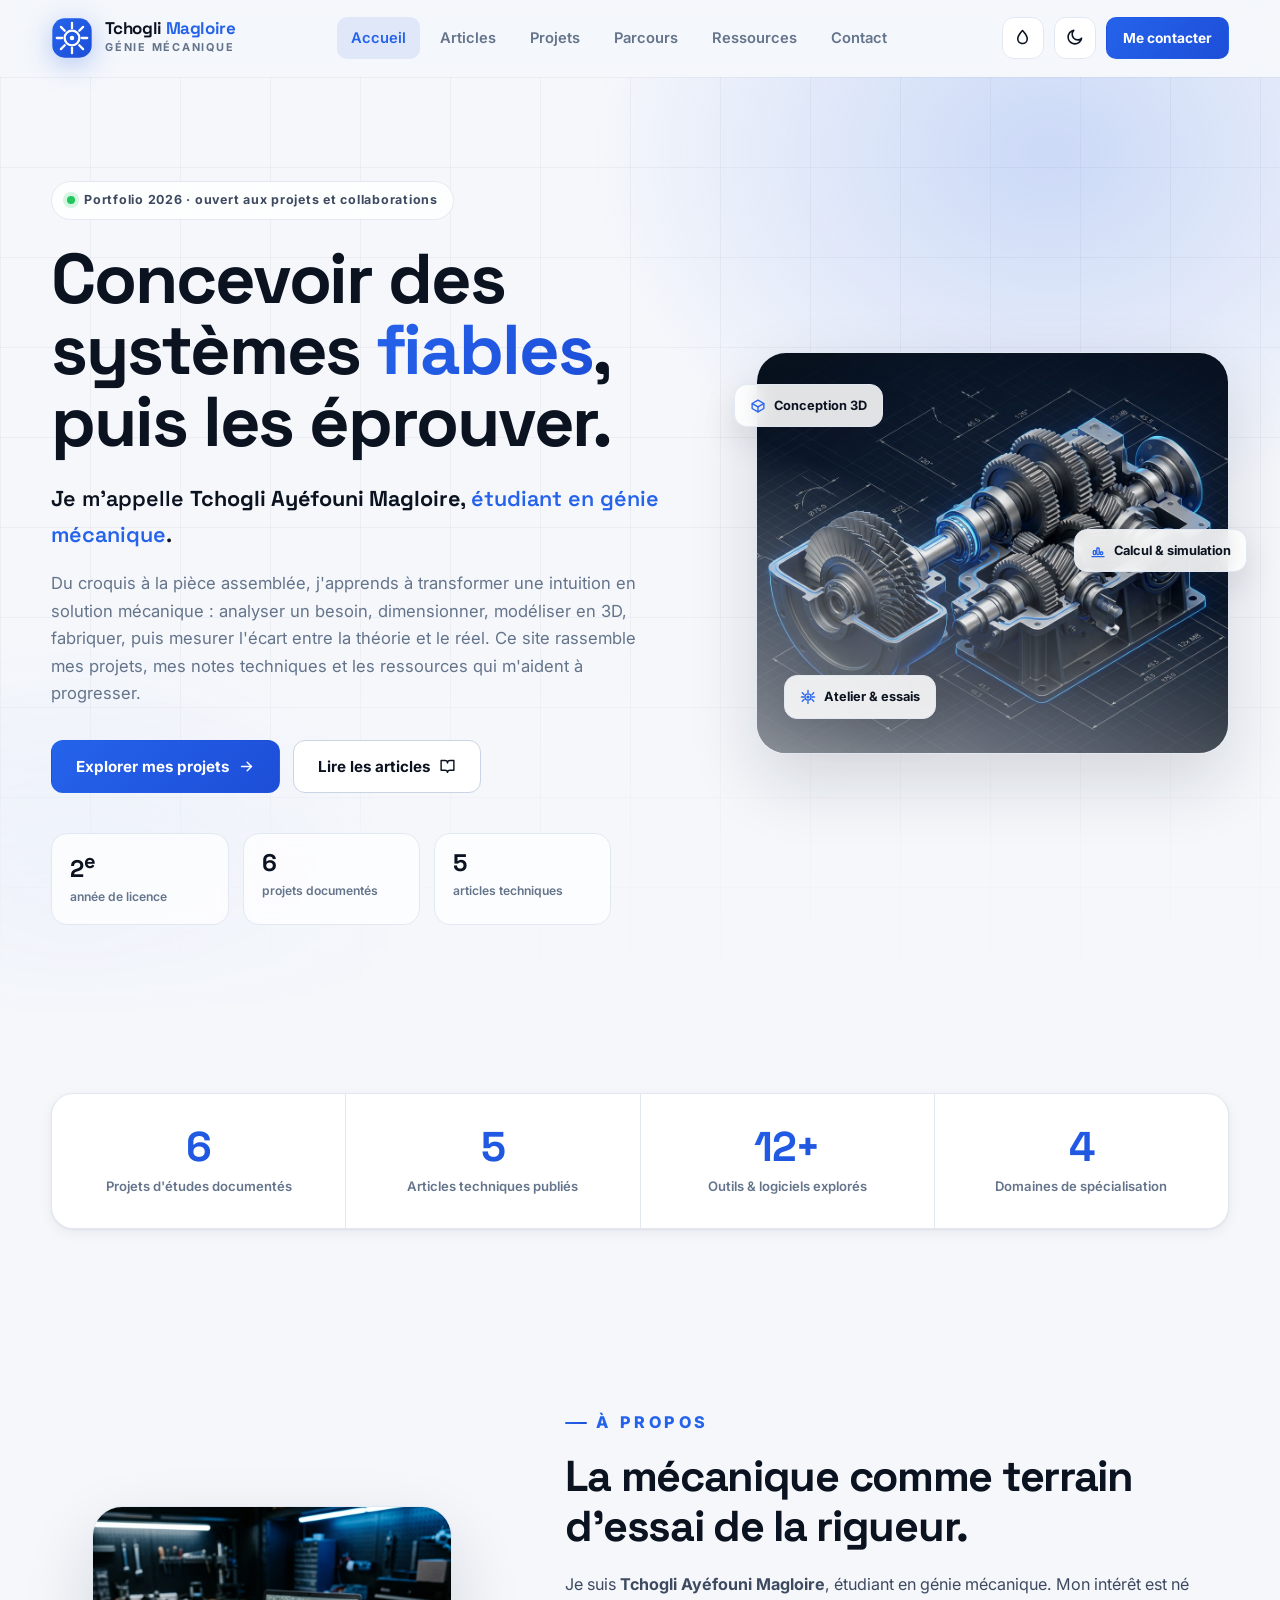
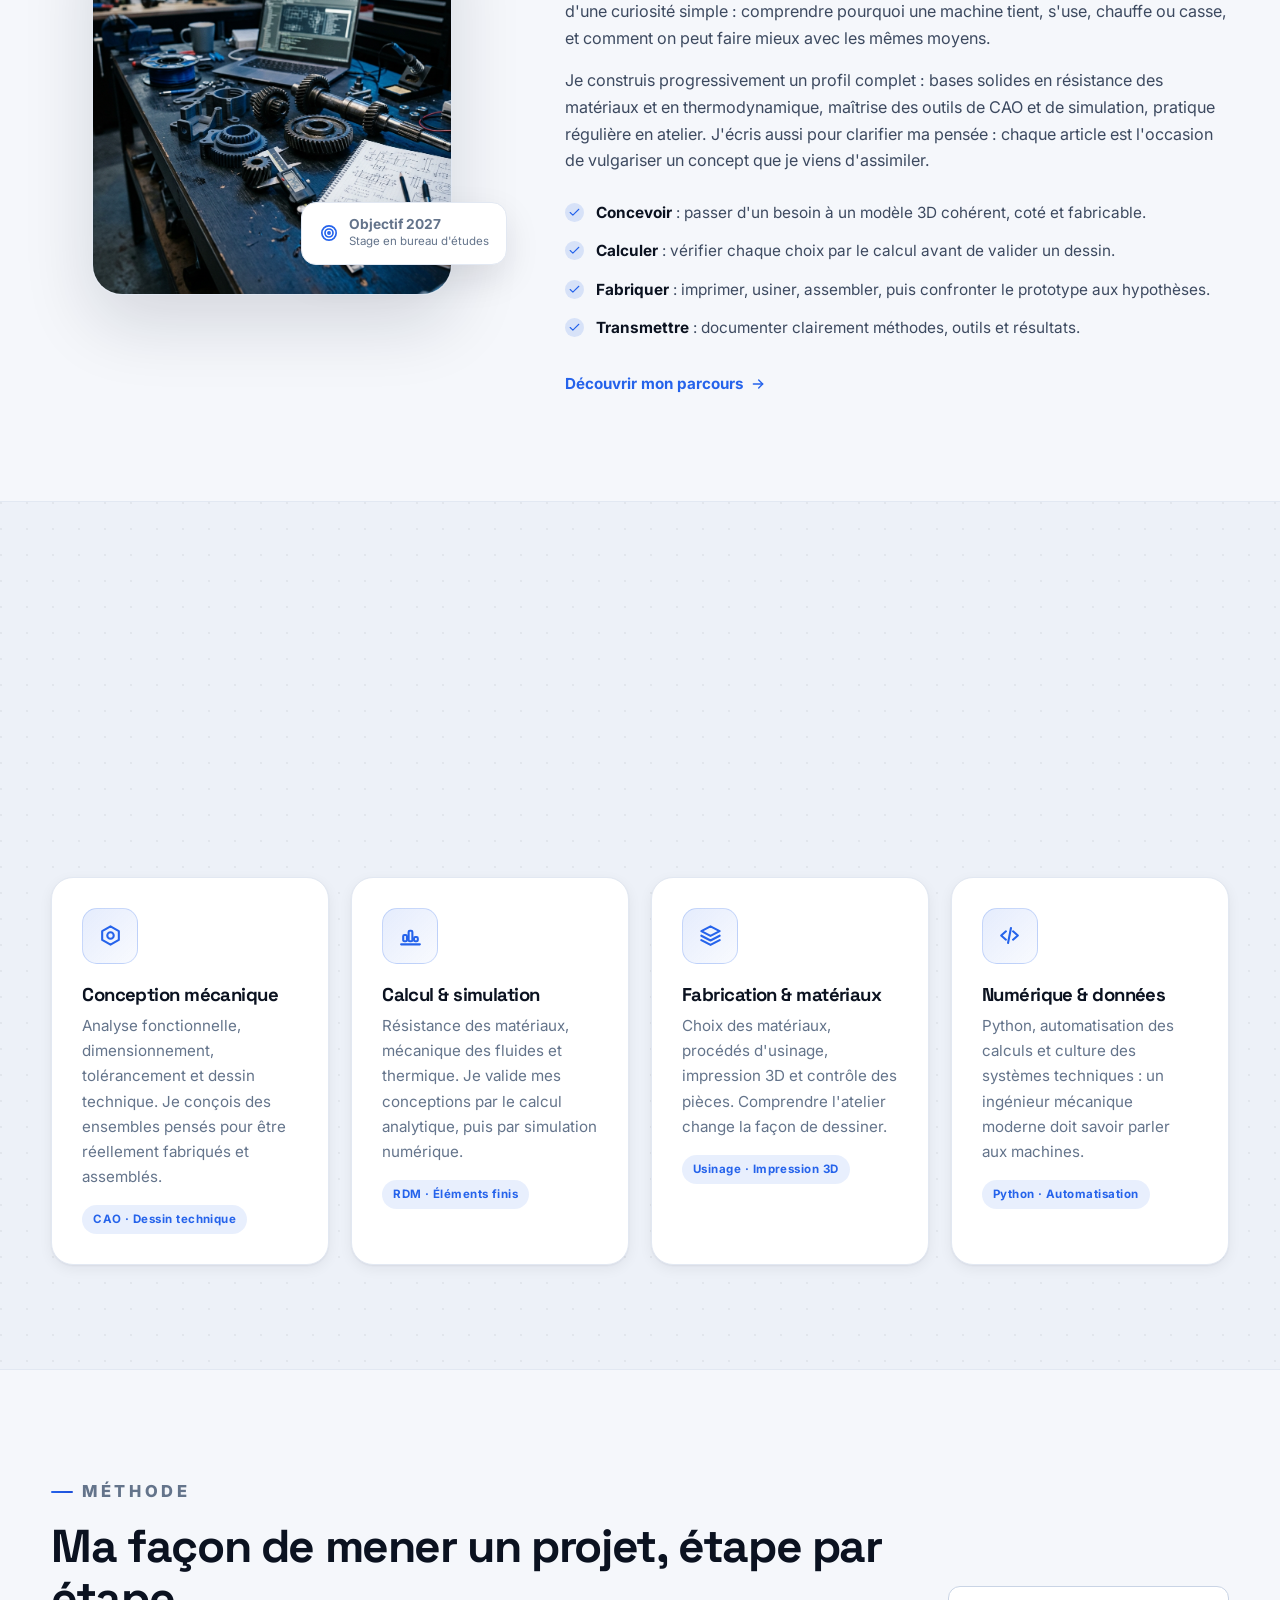
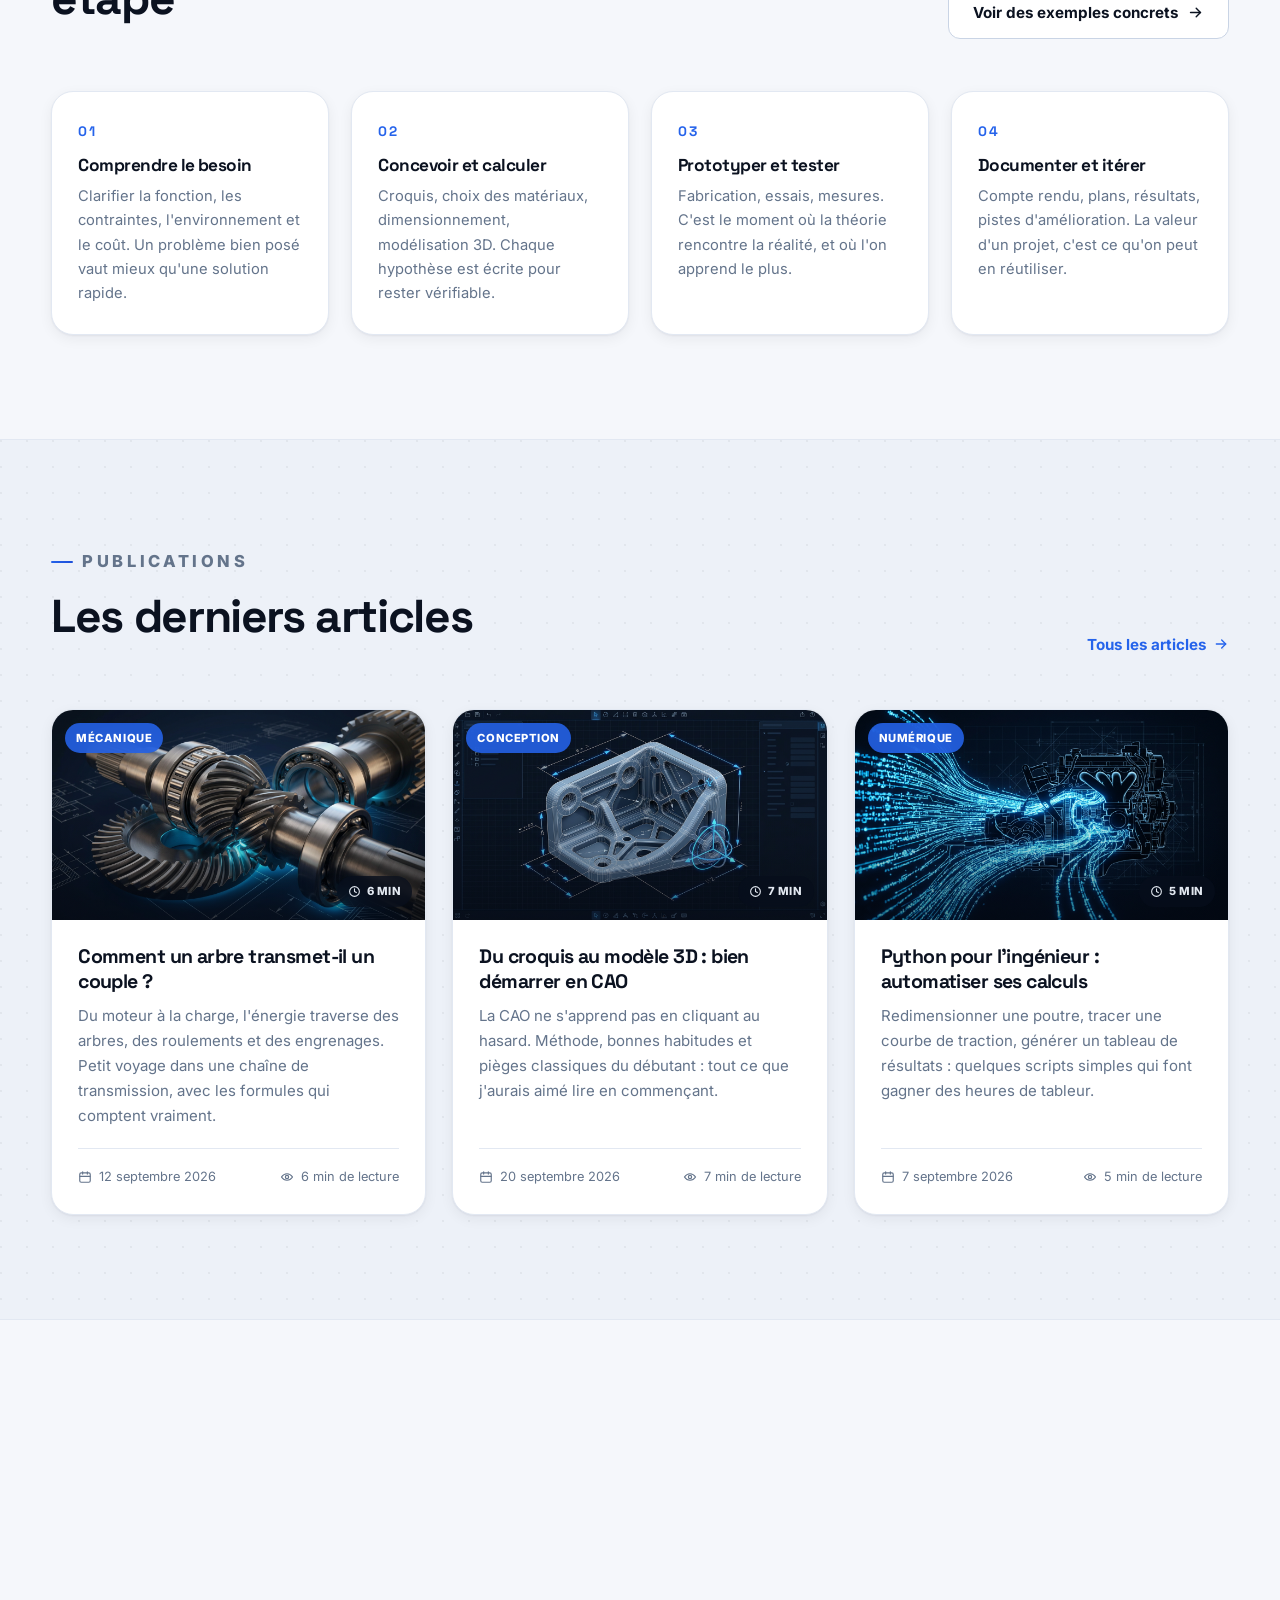
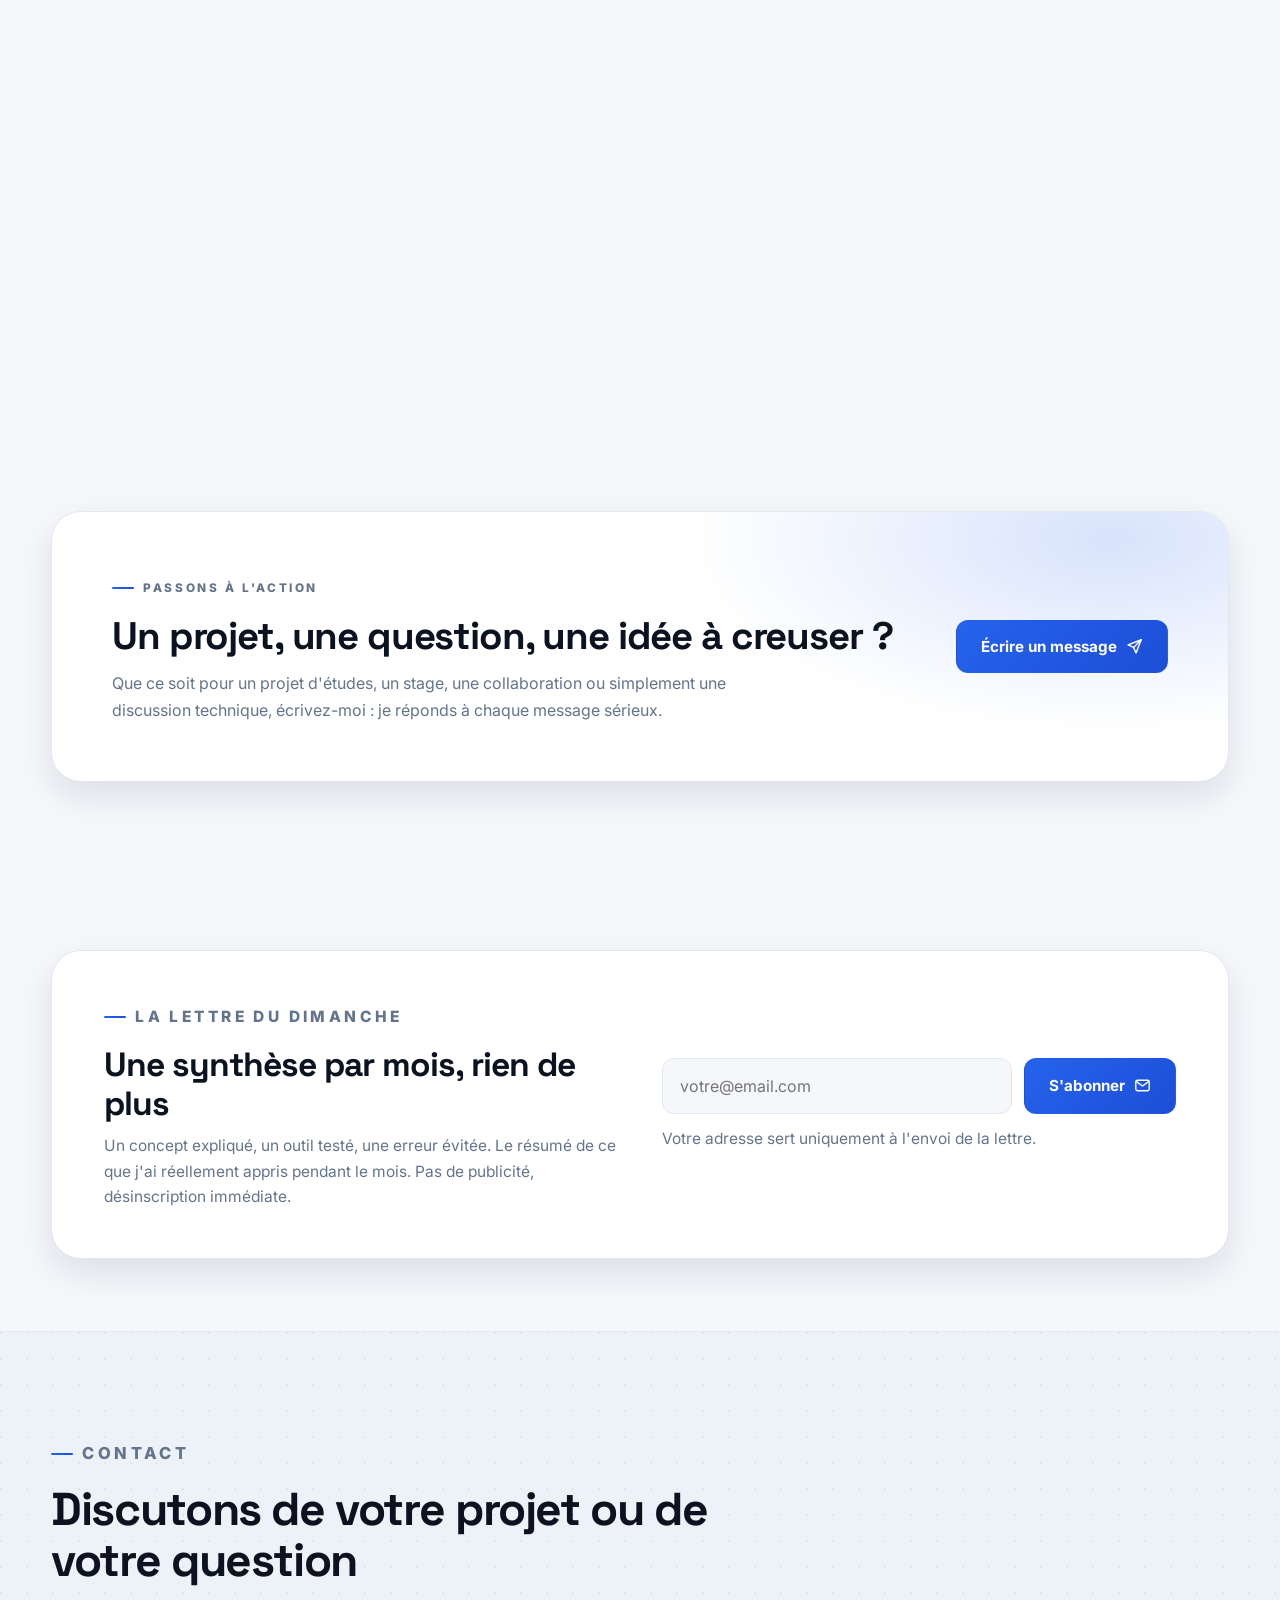
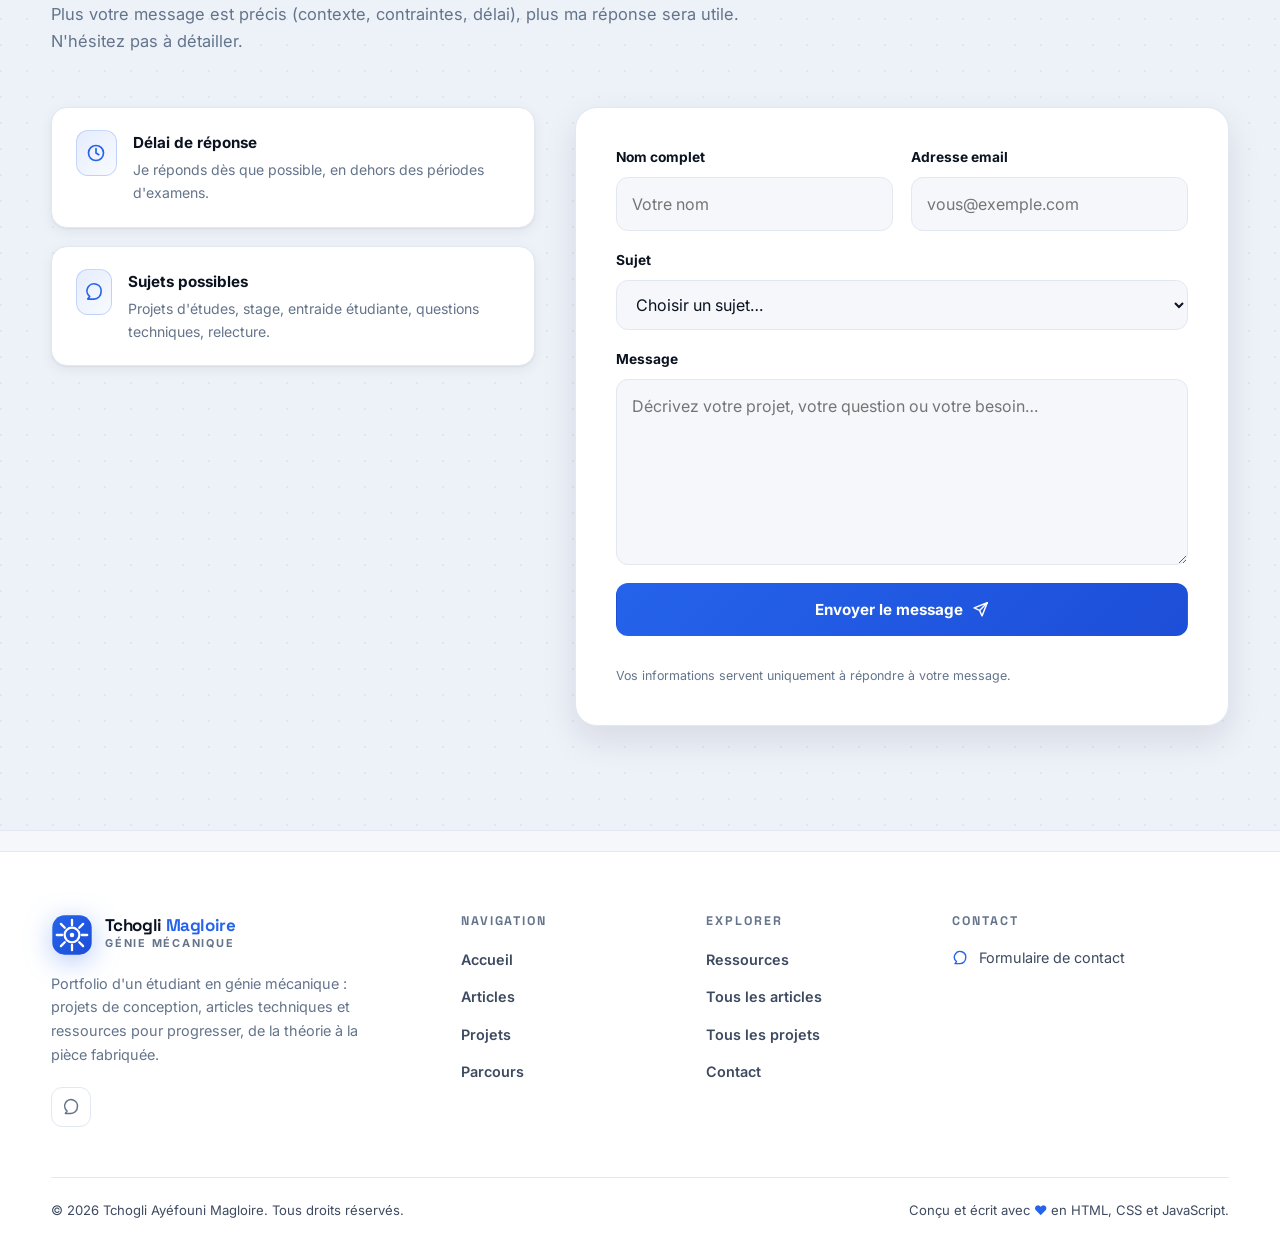
==== commit 15968244: "update" ====
--- a/index.html
+++ b/index.html
@@ -336,7 +336,7 @@
 
                 <div class="hero-stats">
                     <div class="hero-stat">
-                        <strong>3<sup>e</sup></strong>
+                        <strong>2<sup>e</sup></strong>
                         <span>année de licence</span>
                     </div>
                     <div class="hero-stat">
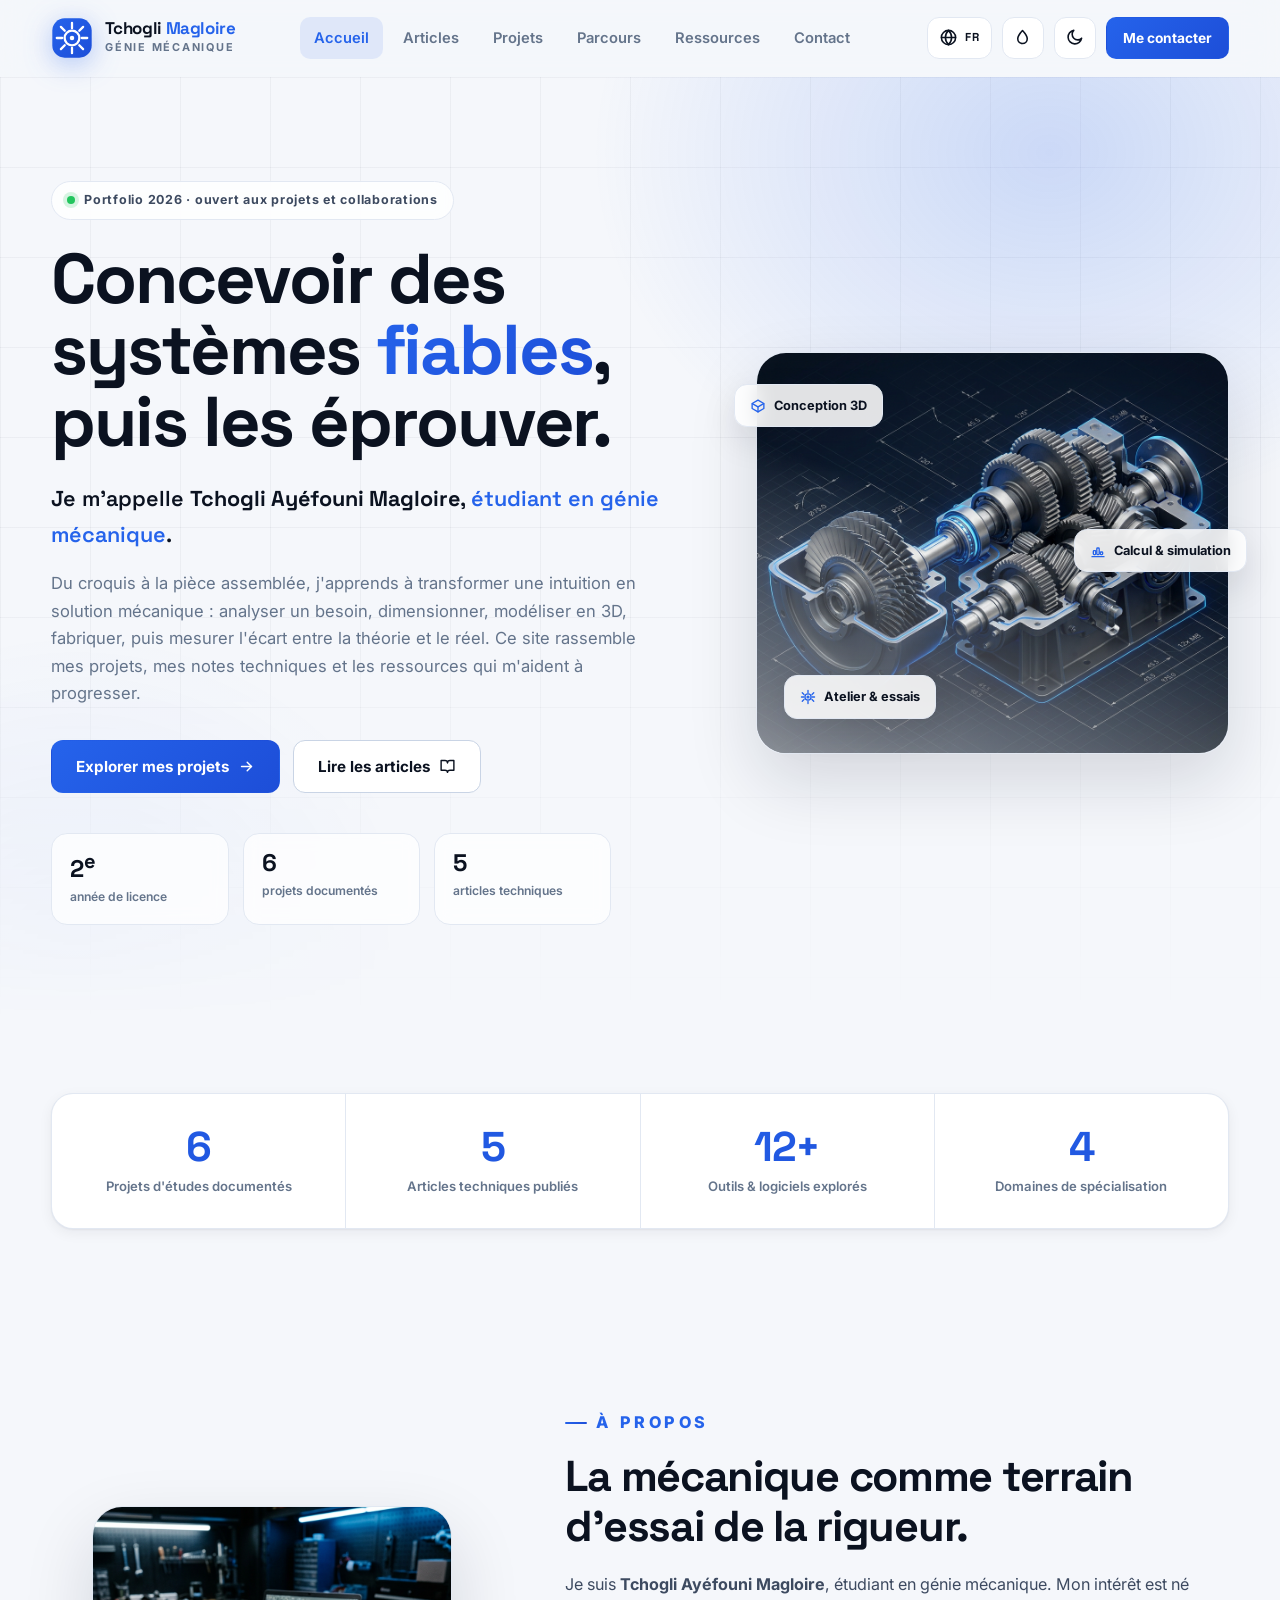
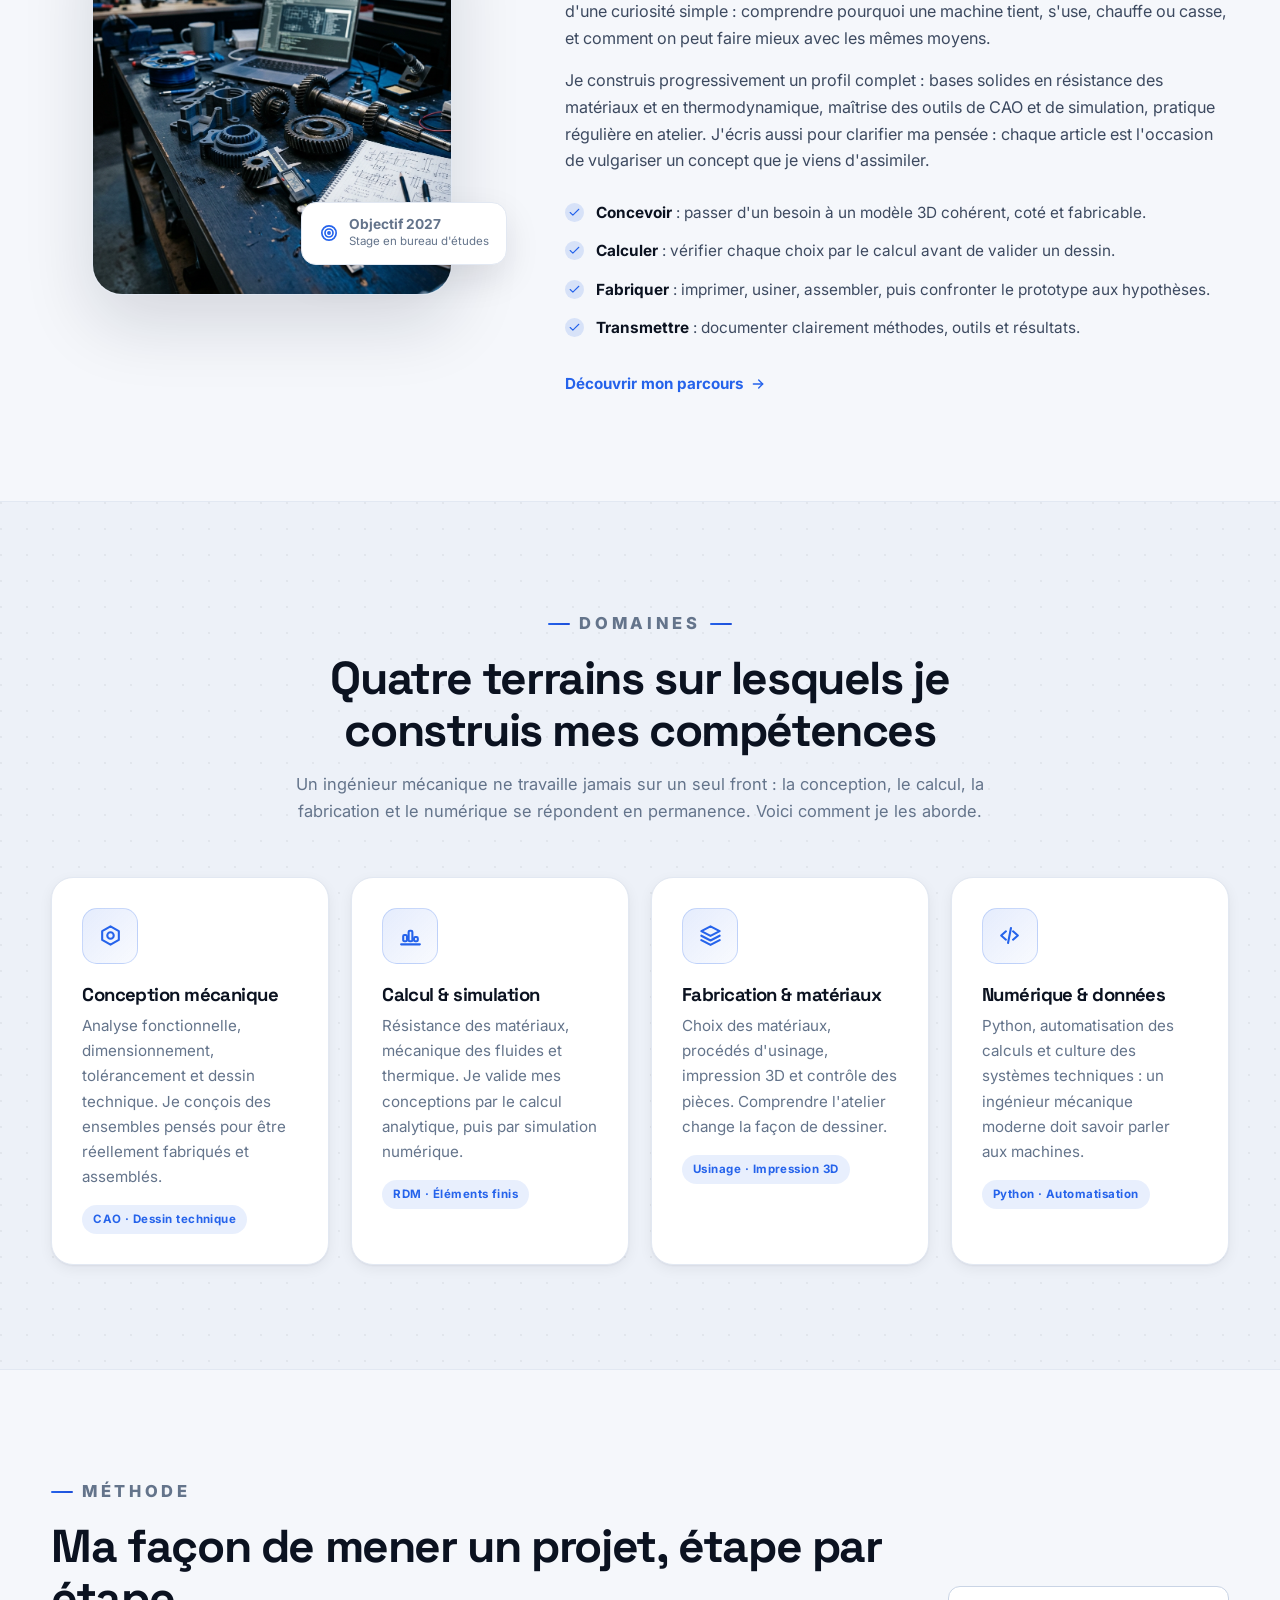
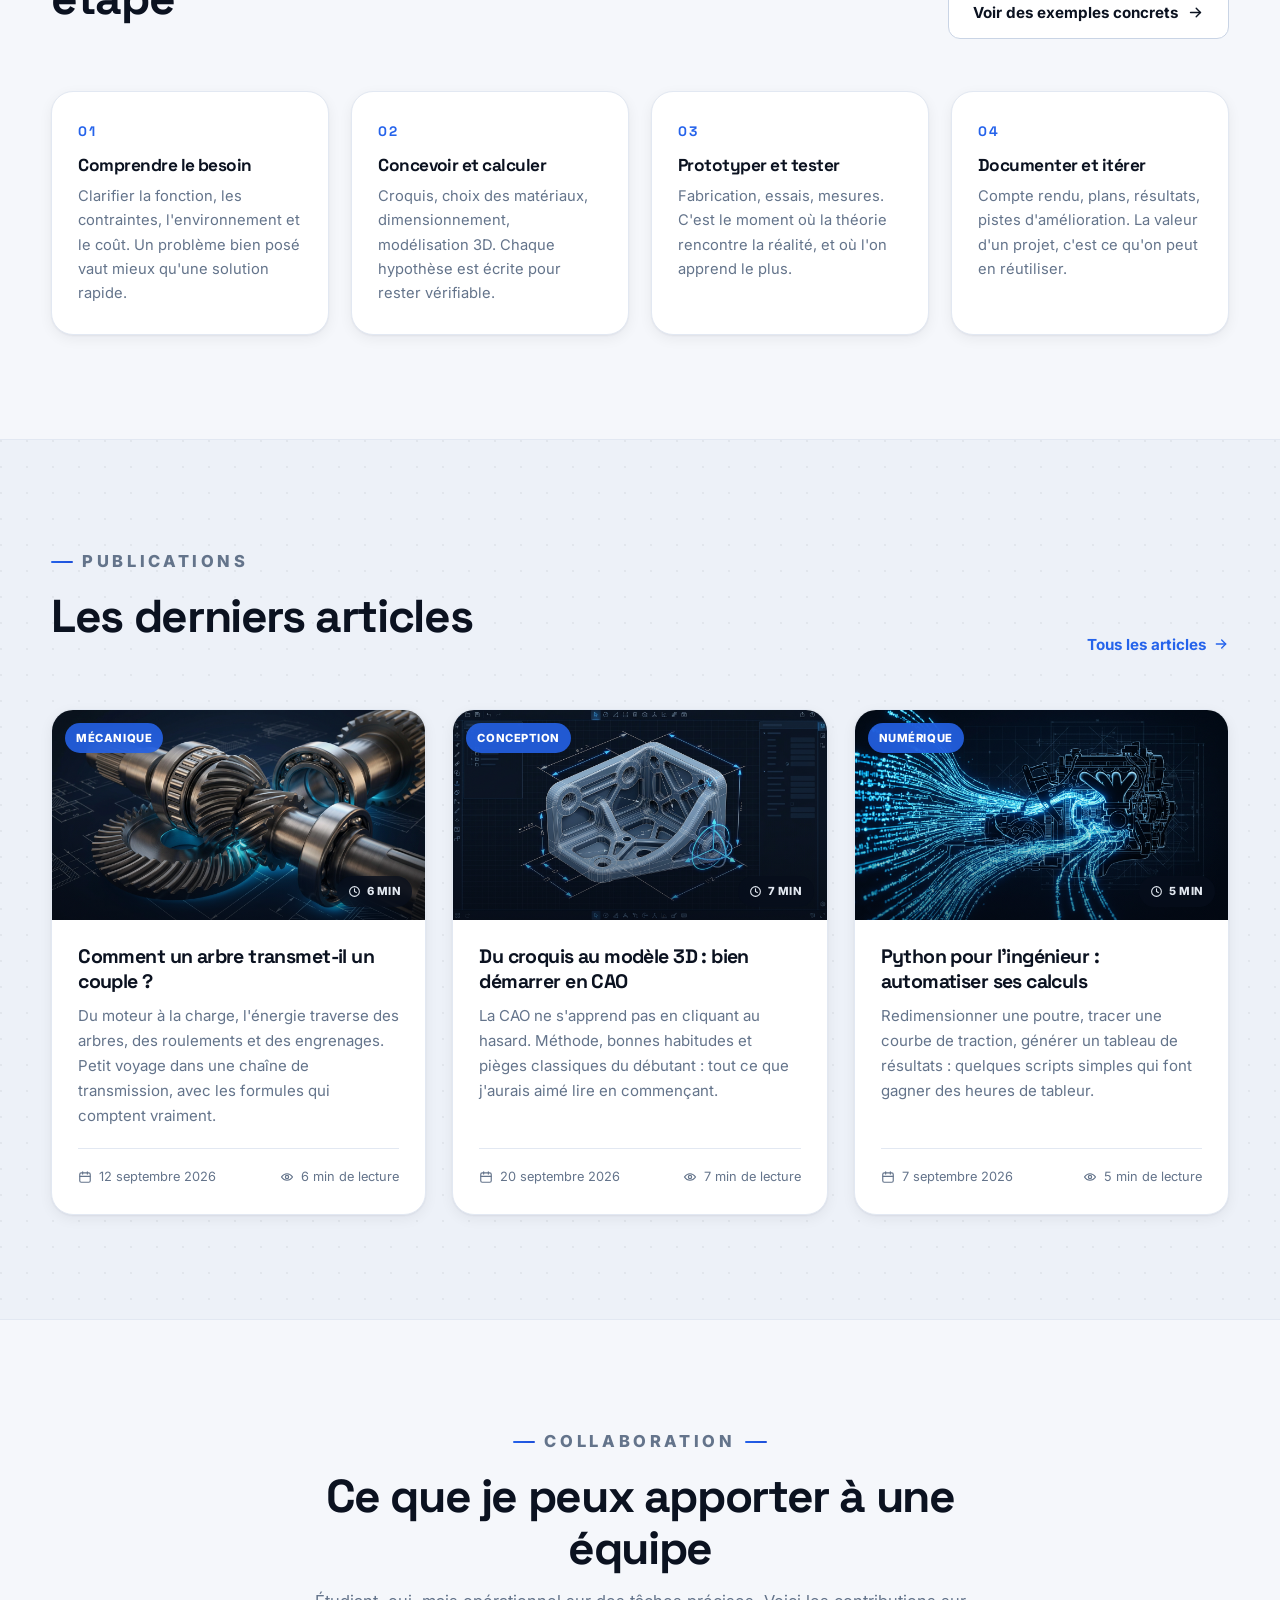
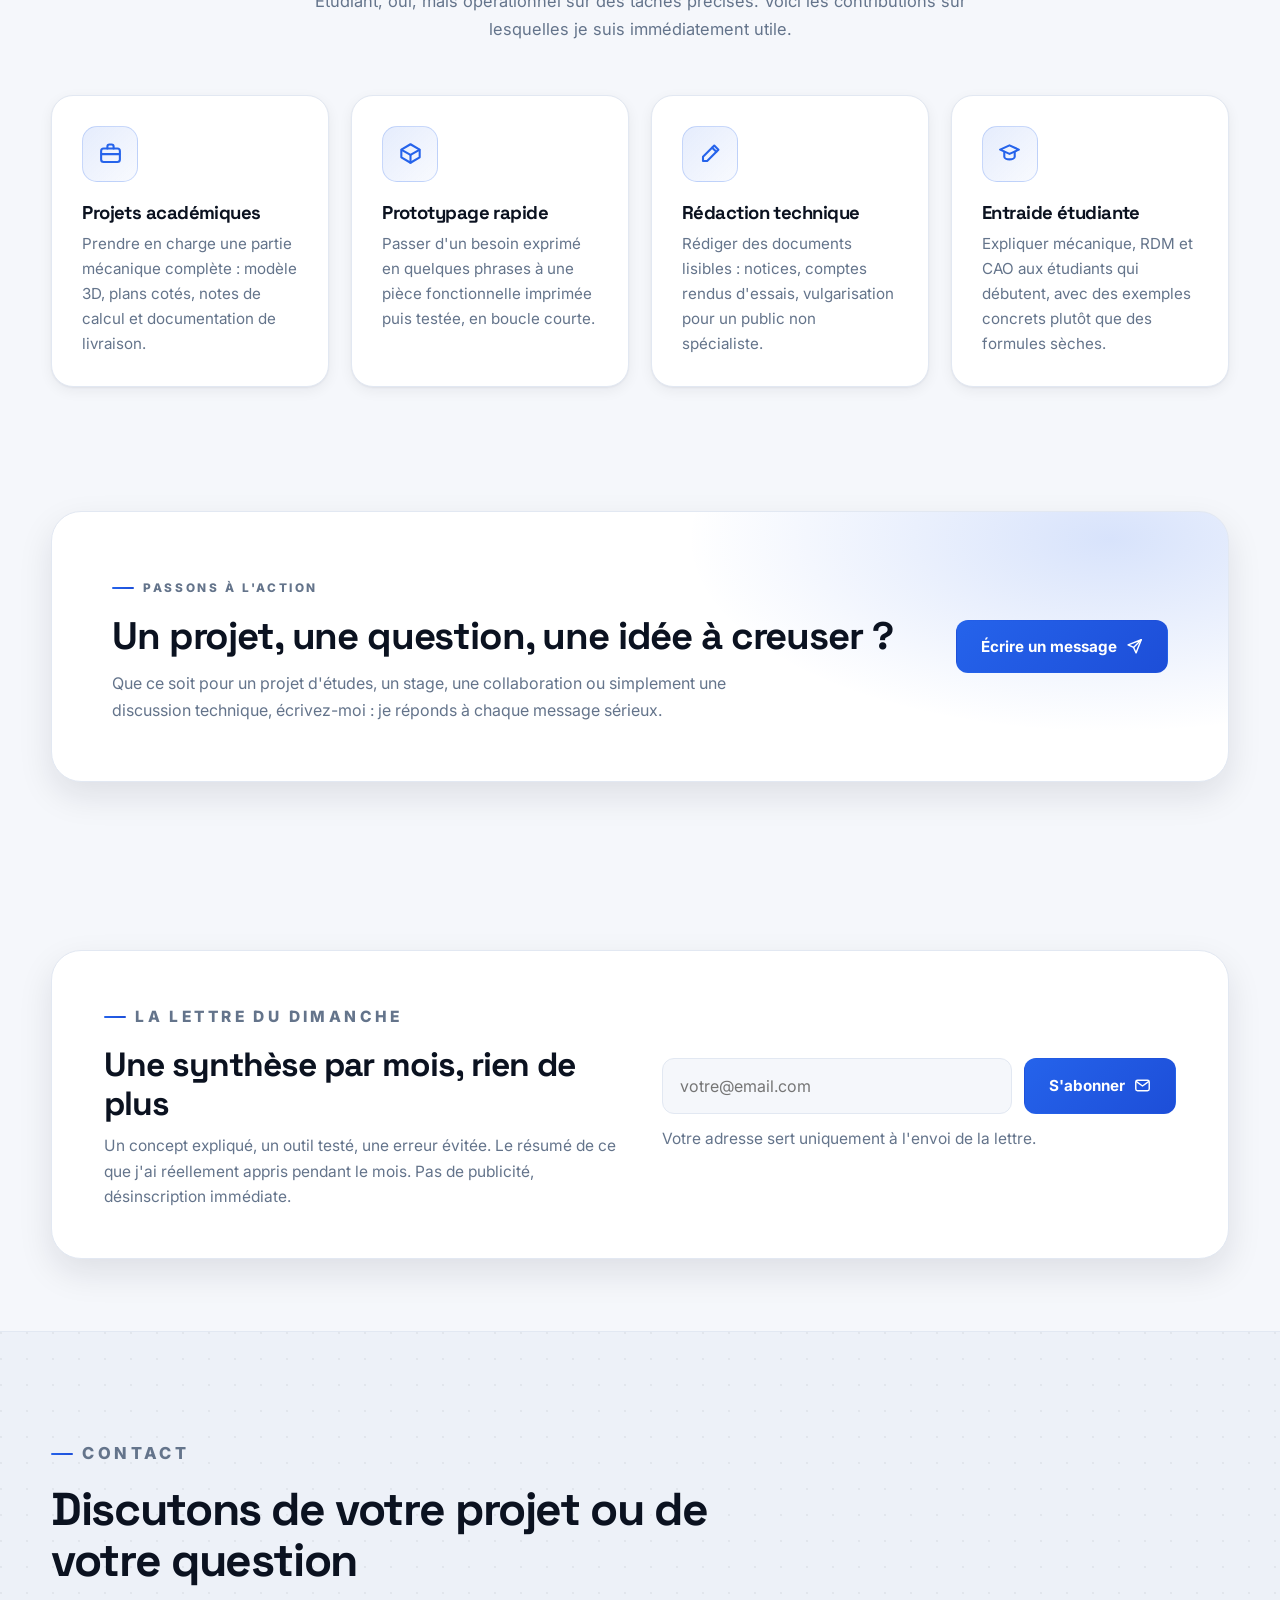
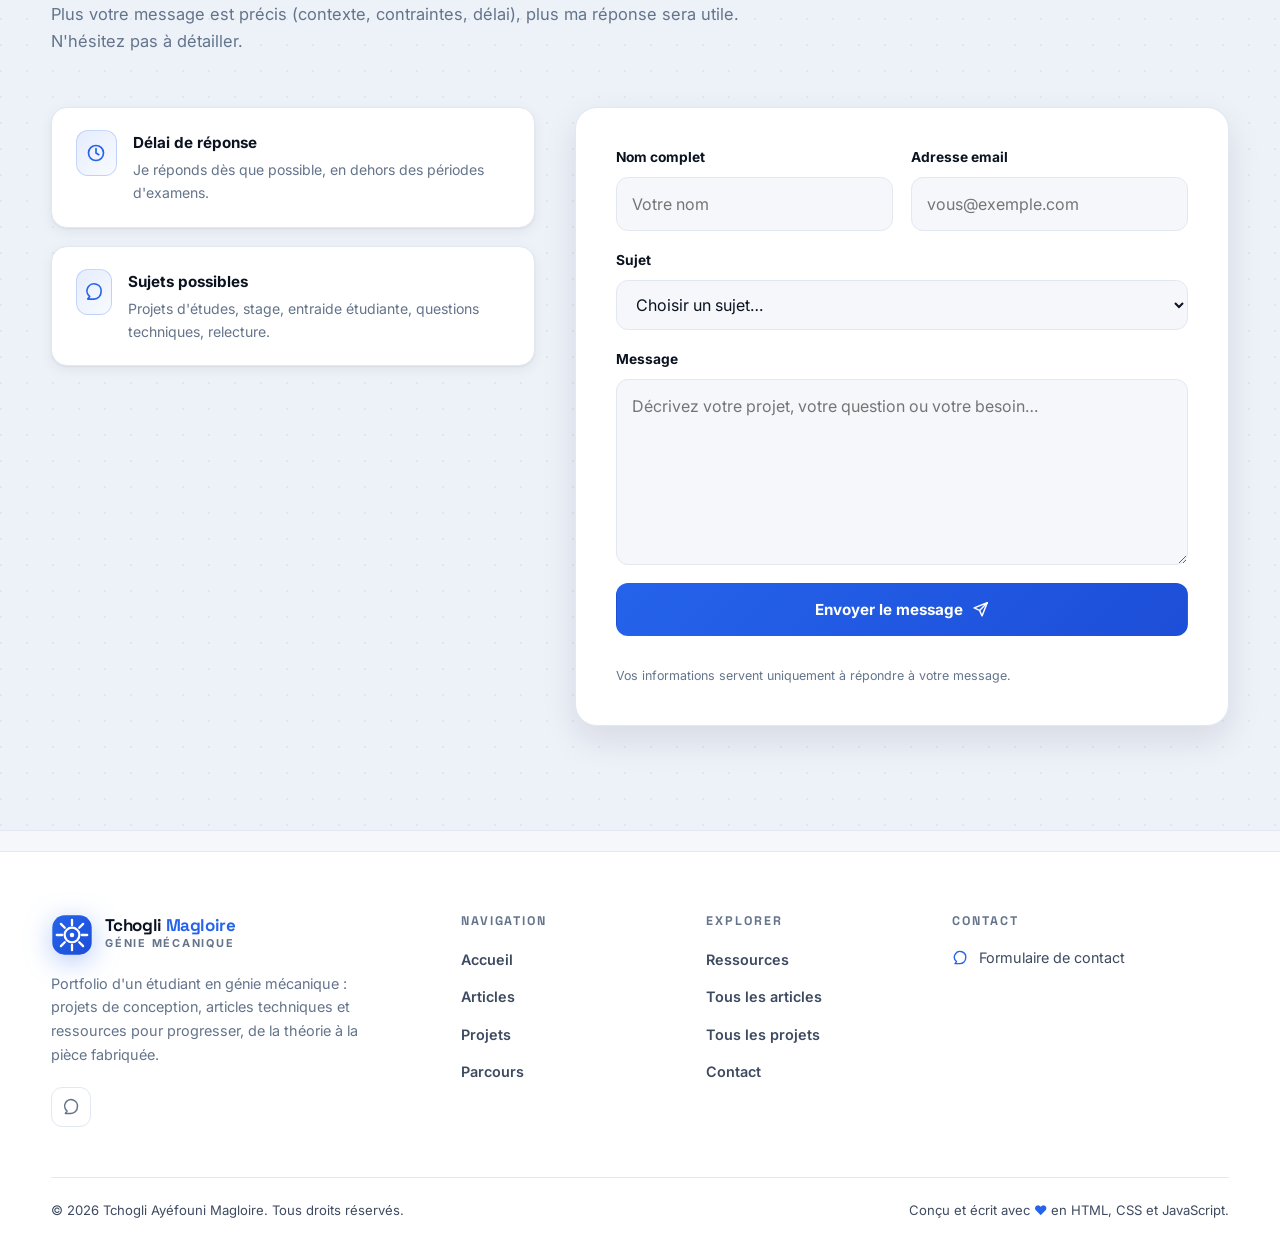
==== commit 5781cffd: "Ajout du sélecteur de langue et mise à jour du sitemap - Sélecteur de langue (114 langues) avec trad" ====
--- a/index.html
+++ b/index.html
@@ -165,6 +165,25 @@
 
         <div class="nav-actions">
 
+            <div class="lang-wrap" id="langWrap">
+                <button class="icon-btn lang-btn" id="langBtn" type="button"
+                        aria-expanded="false" aria-haspopup="dialog"
+                        aria-label="Changer la langue du site" title="Langue du site">
+                    <svg class="i" aria-hidden="true"><use href="#i-globe"></use></svg>
+                    <span class="lang-code" id="langCode" translate="no">FR</span>
+                </button>
+
+                <div class="lang-pop" id="langPop" role="dialog" aria-label="Langue du site">
+                    <span class="accent-pop-title">Langue du site</span>
+                    <input class="lang-search" id="langSearch" type="search"
+                           placeholder="Rechercher une langue" autocomplete="off"
+                           aria-label="Rechercher une langue">
+                    <div class="lang-list" id="langList" translate="no"></div>
+                    <p class="accent-pop-note">
+                        Traduction automatique par Google. Le choix reste mémorisé sur cet appareil.
+                    </p>
+                </div>
+            </div>
             <div class="accent-wrap" id="accentWrap">
                 <button class="icon-btn" id="accentBtn" type="button"
                         aria-expanded="false" aria-haspopup="true"
@@ -280,6 +299,10 @@
             </div>
         </div>
 
+        <p class="mobile-label">Langue</p>
+
+        <select class="lang-select m-lang-select notranslate" data-lang-select
+                aria-label="Langue du site" translate="no"></select>
         <a class="btn block m-cta" href="contact.html">
             Écrire un message
             <svg class="i" aria-hidden="true"><use href="#i-send"></use></svg>
--- a/style.css
+++ b/style.css
@@ -721,6 +721,158 @@
     font-size: 0.72rem;
     color: var(--muted);
     line-height: 1.5;
+}
+
+/* Langue */
+
+.lang-wrap {
+    position: relative;
+}
+
+.lang-btn {
+    width: auto;
+    display: inline-flex;
+    align-items: center;
+    gap: 7px;
+    padding: 0 11px;
+}
+
+.lang-code {
+    font-family: var(--font-display);
+    font-size: 0.72rem;
+    font-weight: 700;
+    letter-spacing: 0.06em;
+}
+
+.lang-pop {
+    position: absolute;
+    top: calc(100% + 12px);
+    right: 0;
+    z-index: 1200;
+    width: 300px;
+    max-height: min(72vh, 460px);
+    display: flex;
+    flex-direction: column;
+    gap: 10px;
+    padding: 16px;
+    border: 1px solid var(--border);
+    border-radius: var(--radius);
+    background: var(--surface);
+    box-shadow: var(--shadow-lg);
+    opacity: 0;
+    visibility: hidden;
+    transform: translateY(-8px);
+    transition: opacity 0.25s var(--ease), transform 0.25s var(--ease),
+        visibility 0.25s;
+}
+
+.lang-pop.open {
+    opacity: 1;
+    visibility: visible;
+    transform: translateY(0);
+}
+
+.lang-search {
+    width: 100%;
+    padding: 10px 12px;
+    border: 1px solid var(--border);
+    border-radius: 10px;
+    background: var(--surface-2);
+    color: var(--text);
+    font: inherit;
+    font-size: 0.86rem;
+}
+
+.lang-search:focus {
+    outline: none;
+    border-color: var(--primary);
+}
+
+.lang-list {
+    display: flex;
+    flex-direction: column;
+    gap: 2px;
+    overflow-y: auto;
+    margin: 0 -6px;
+    padding: 0 6px;
+    overscroll-behavior: contain;
+}
+
+.lang-item {
+    display: flex;
+    align-items: center;
+    justify-content: space-between;
+    gap: 10px;
+    width: 100%;
+    padding: 8px 10px;
+    border: 0;
+    border-radius: 9px;
+    background: transparent;
+    color: var(--text);
+    font: inherit;
+    font-size: 0.88rem;
+    text-align: left;
+    cursor: pointer;
+}
+
+.lang-item:hover {
+    background: color-mix(in srgb, var(--text) 6%, transparent);
+}
+
+.lang-item.active {
+    color: var(--primary);
+    background: color-mix(in srgb, var(--primary) 10%, transparent);
+    font-weight: 700;
+}
+
+.lang-iso {
+    font-size: 0.66rem;
+    font-weight: 700;
+    letter-spacing: 0.08em;
+    text-transform: uppercase;
+    color: var(--muted);
+}
+
+.lang-empty {
+    padding: 12px 6px;
+    font-size: 0.8rem;
+    color: var(--muted);
+}
+
+.lang-select {
+    padding: 11px 12px;
+    border: 1px solid var(--border);
+    border-radius: 12px;
+    background: var(--surface-2);
+    color: var(--text);
+    font: inherit;
+    font-size: 0.88rem;
+    font-weight: 600;
+}
+
+.m-lang-select {
+    width: 100%;
+}
+
+/* Google Traduction */
+
+.gt-host {
+    position: absolute !important;
+    left: -9999px !important;
+    top: 0 !important;
+    width: 1px;
+    height: 1px;
+    overflow: hidden;
+}
+
+iframe.skiptranslate,
+.goog-te-banner-frame,
+#goog-gt-tt {
+    display: none !important;
+}
+
+body {
+    top: 0 !important;
 }
 
 /* Burger */
@@ -2897,10 +3049,45 @@
 
 }
 
+@media (max-width: 1180px) {
+
+    .nav-cta {
+        display: none;
+    }
+
+}
+
+@media (max-width: 1120px) {
+
+    .nav-bar {
+        gap: 16px;
+    }
+
+    .main-nav {
+        gap: 2px;
+    }
+
+    .nav-link {
+        padding: 9px 10px;
+        font-size: 0.88rem;
+    }
+
+}
+
+@media (min-width: 981px) {
+
+    .brand-name,
+    .brand-role {
+        white-space: nowrap;
+    }
+
+}
+
 @media (max-width: 980px) {
 
     .main-nav,
-    .nav-cta {
+    .nav-cta,
+    .lang-wrap {
         display: none;
     }
 
